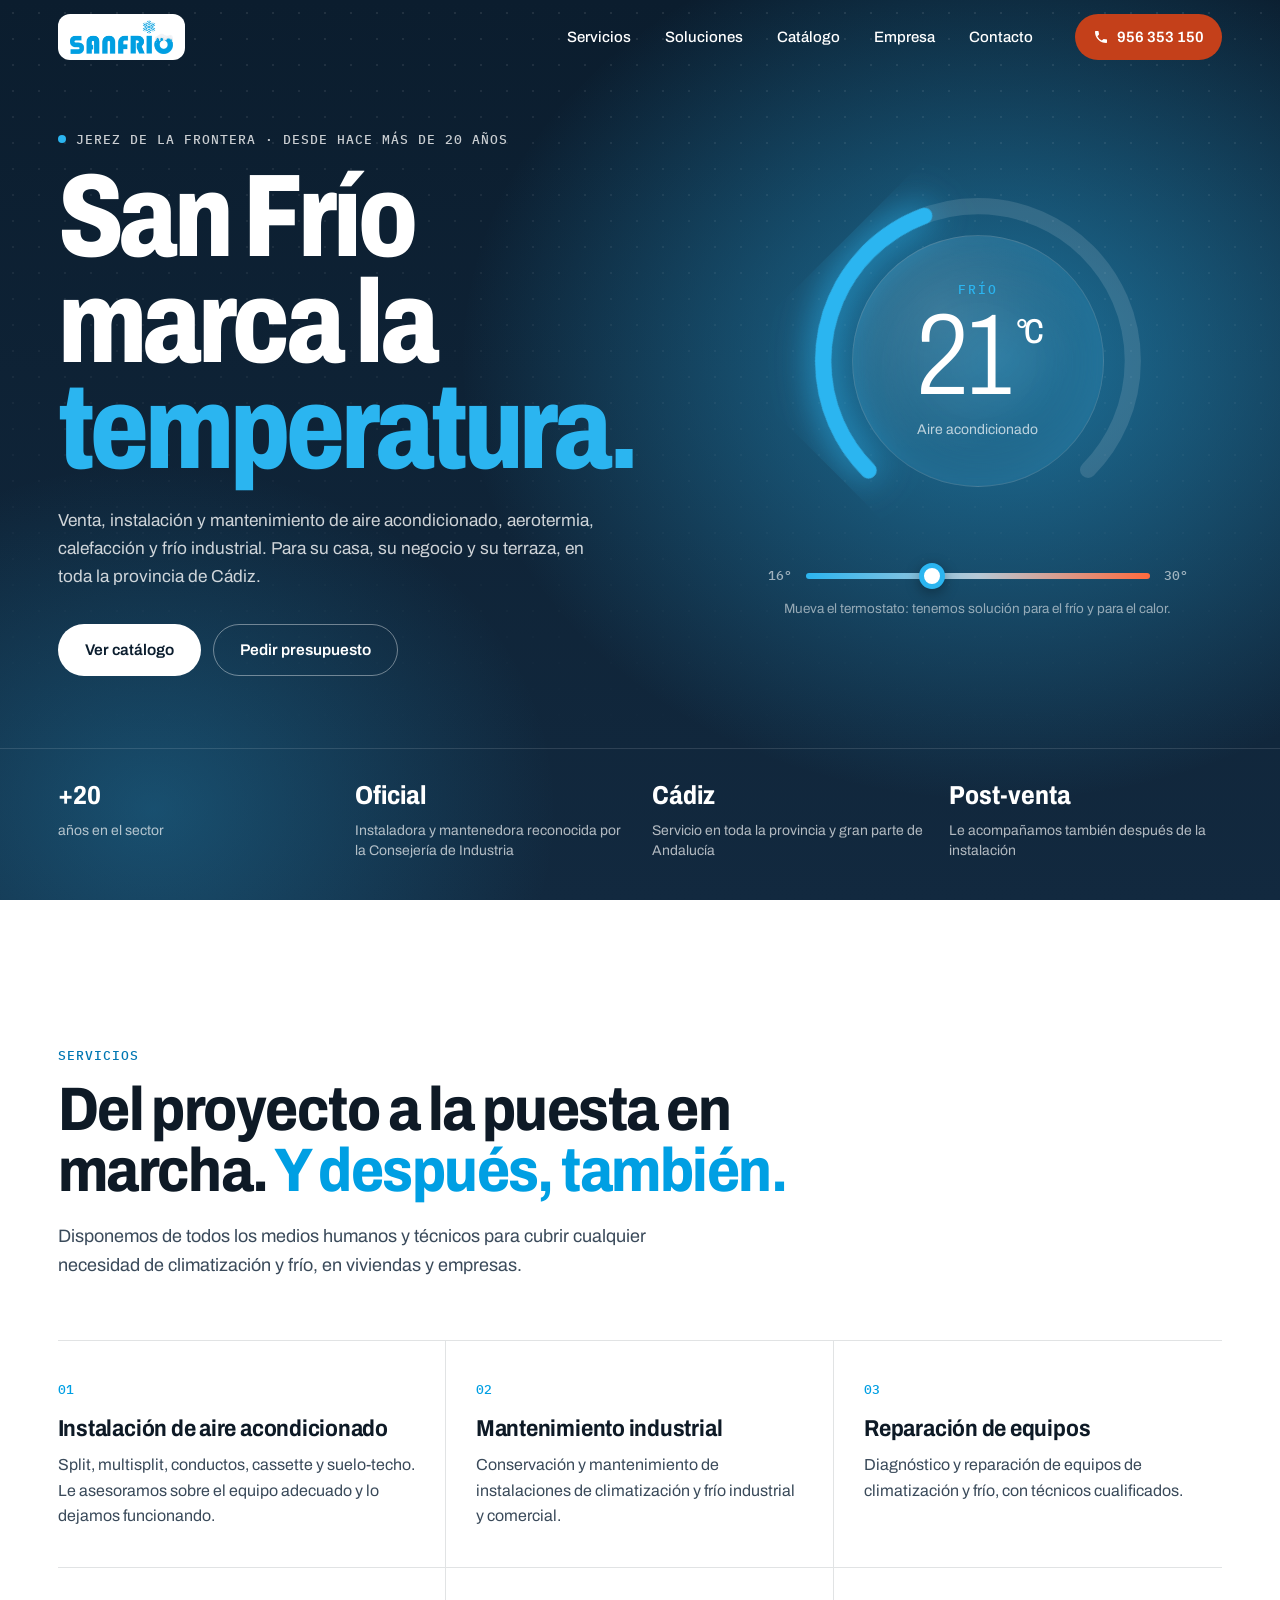
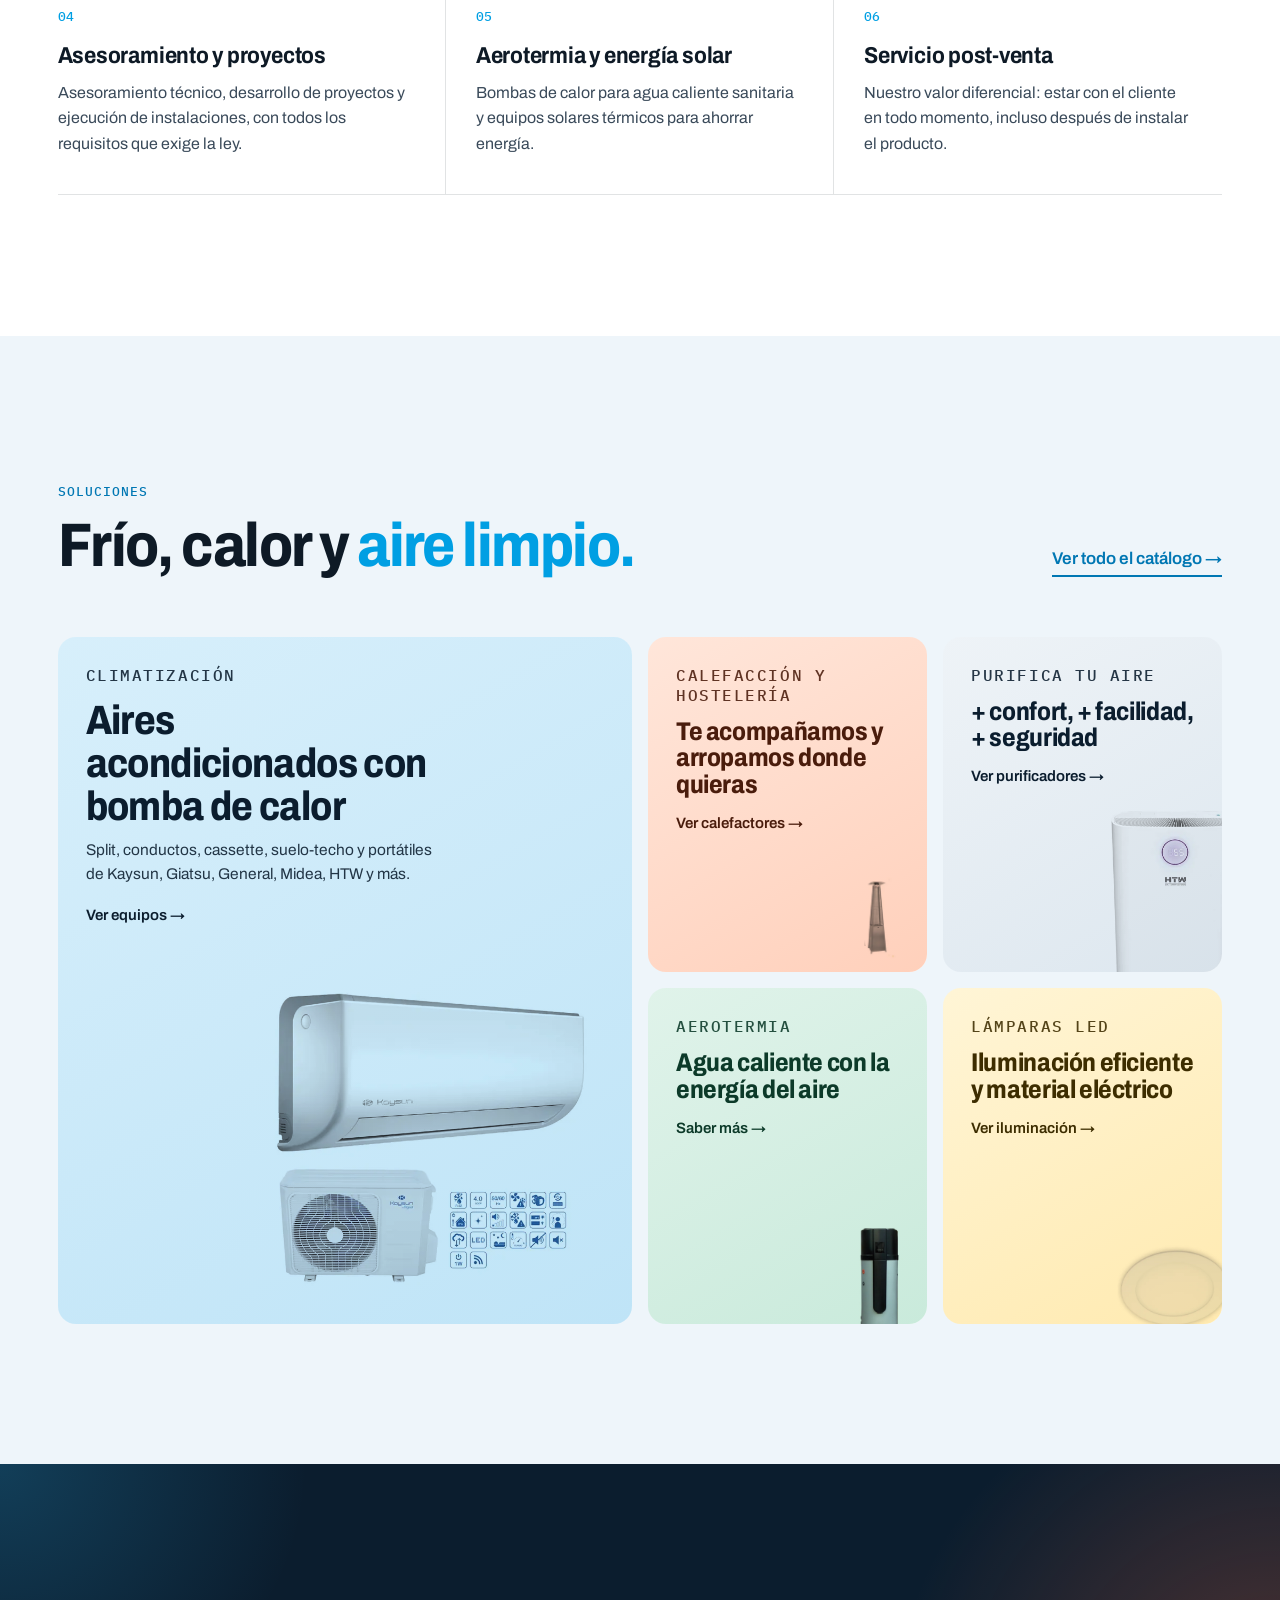
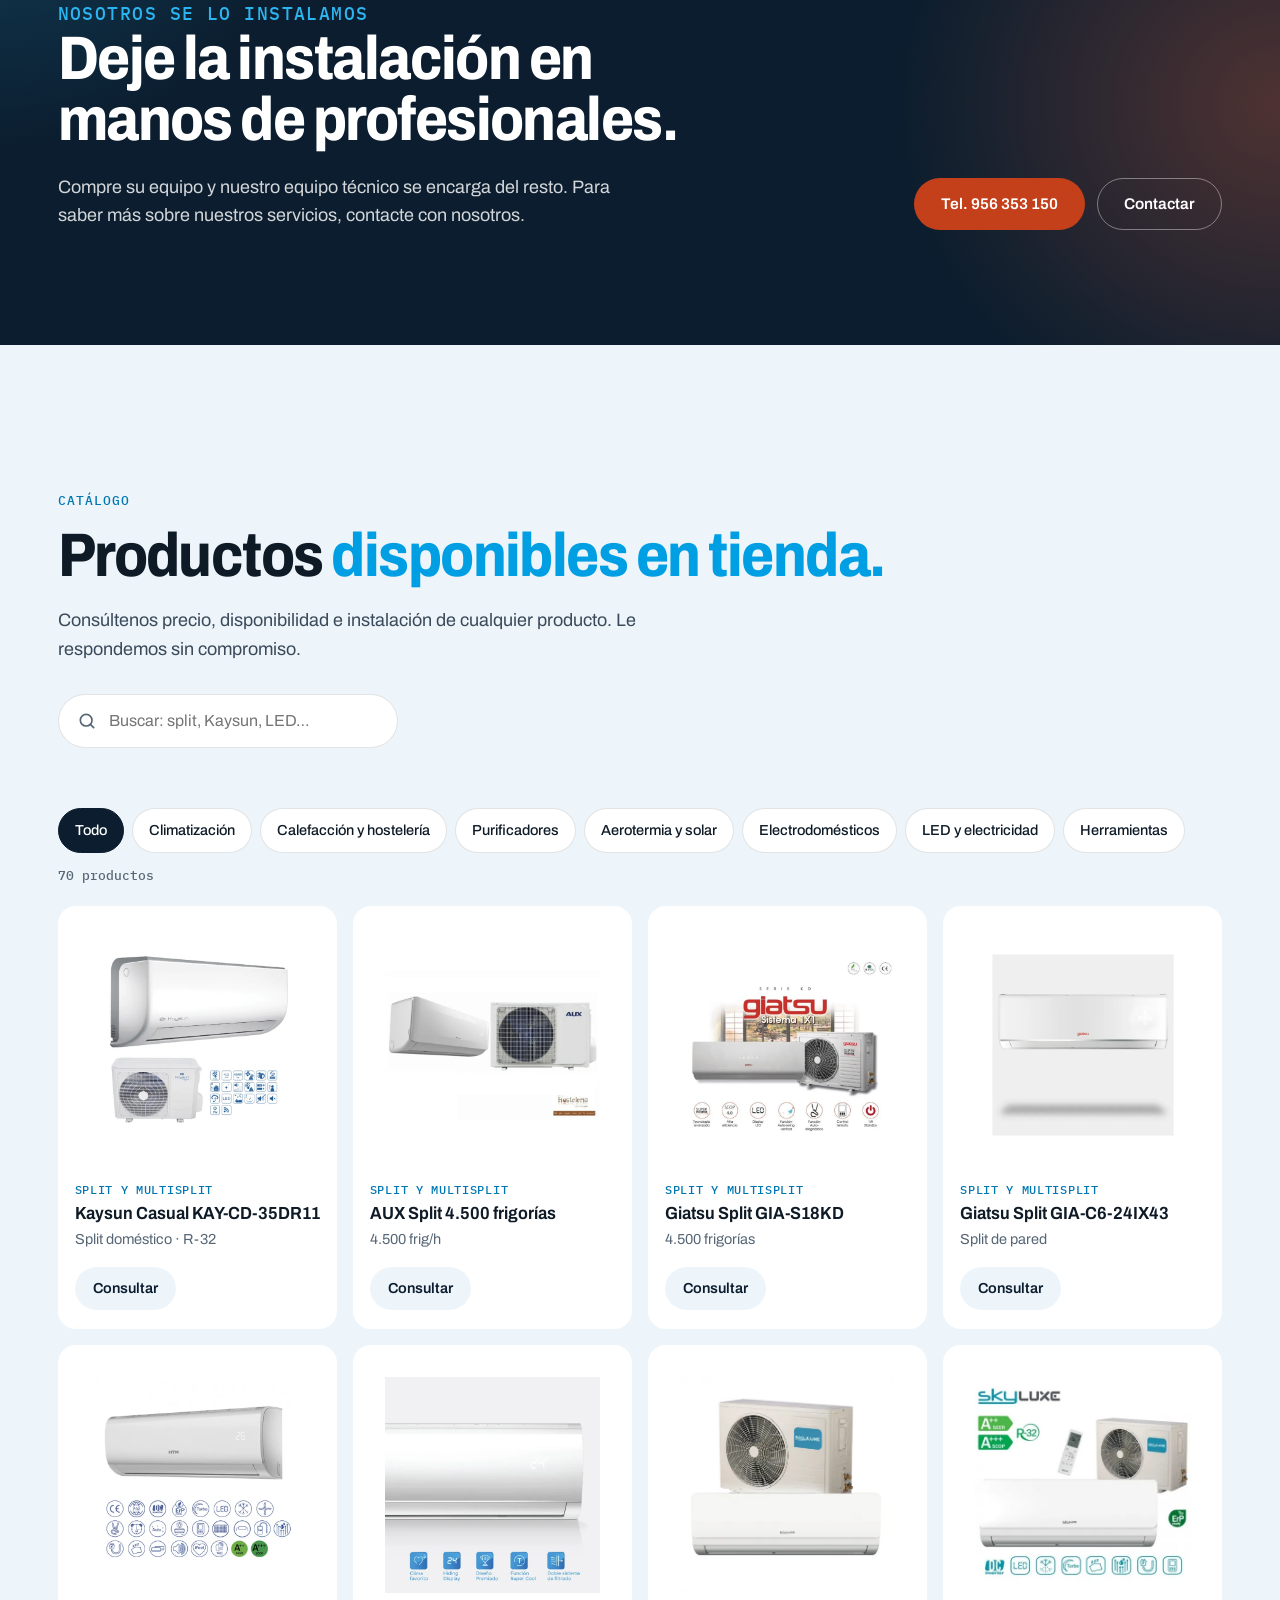
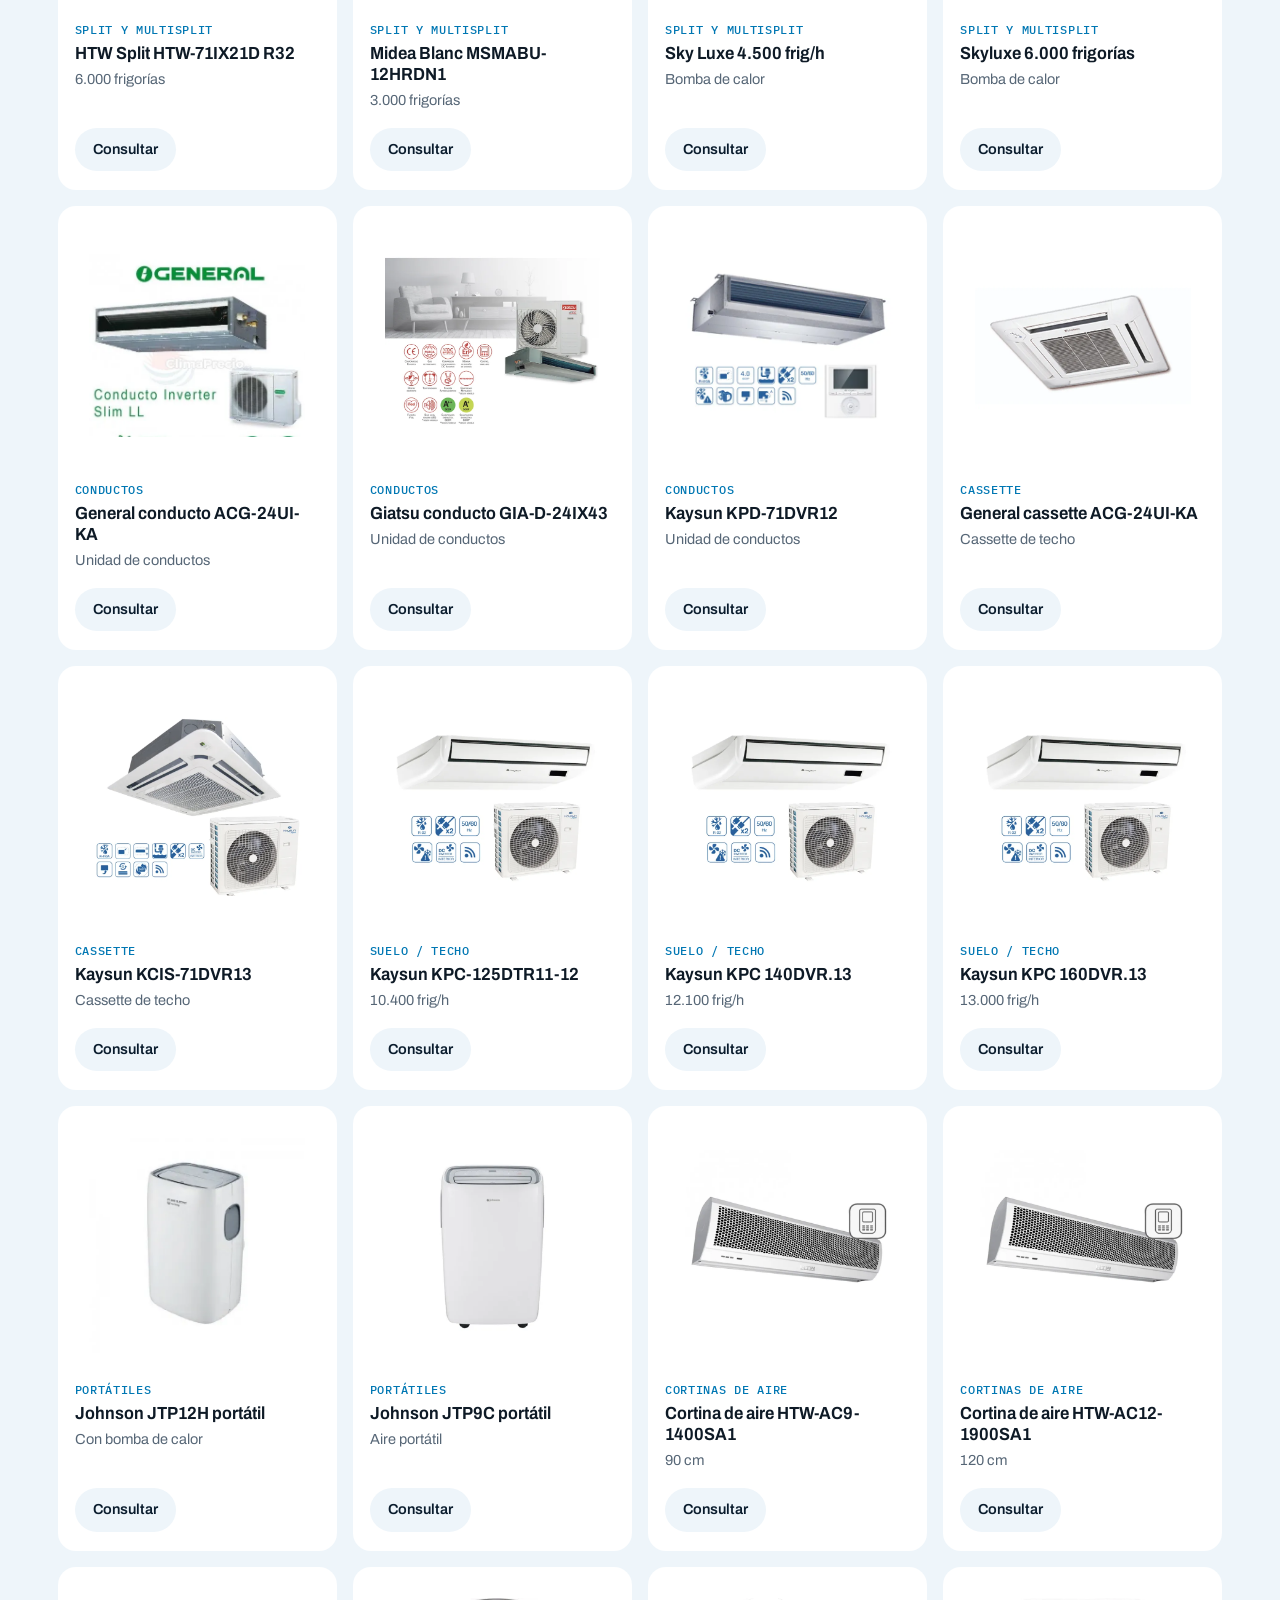
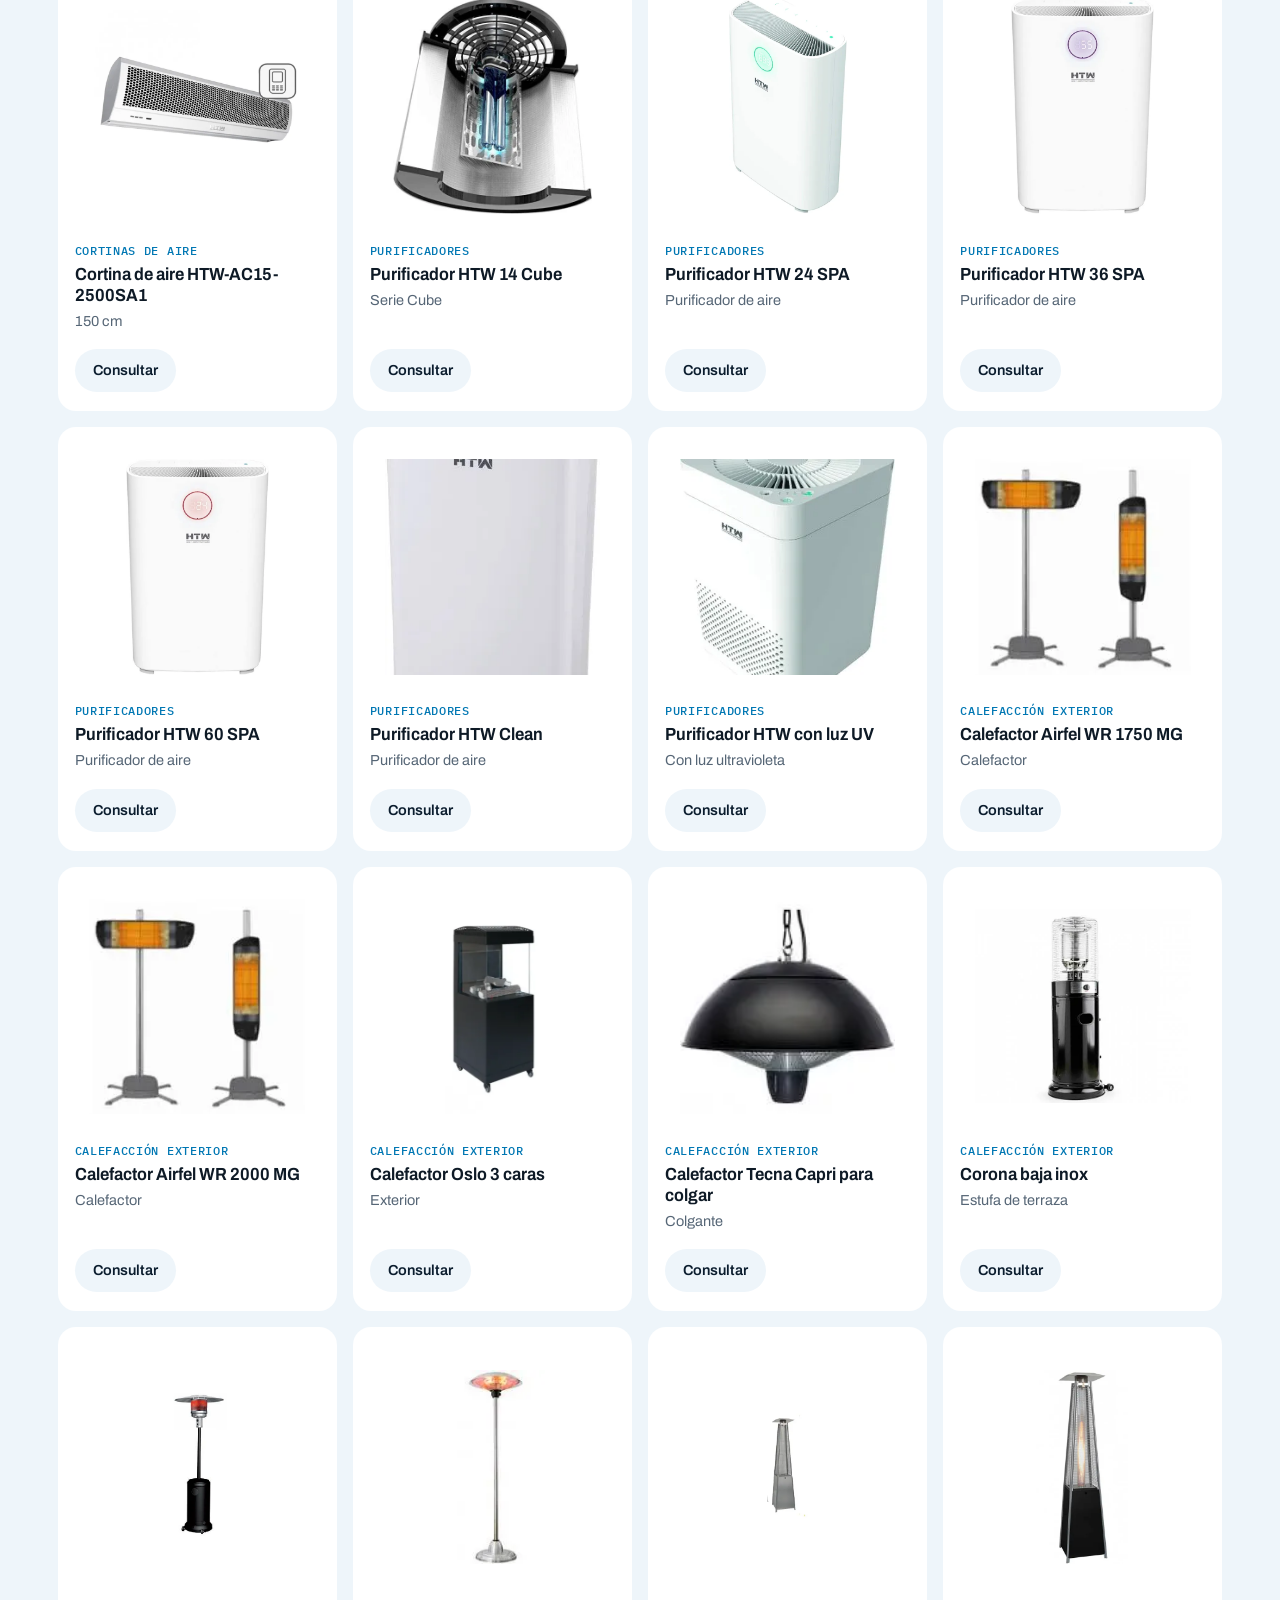
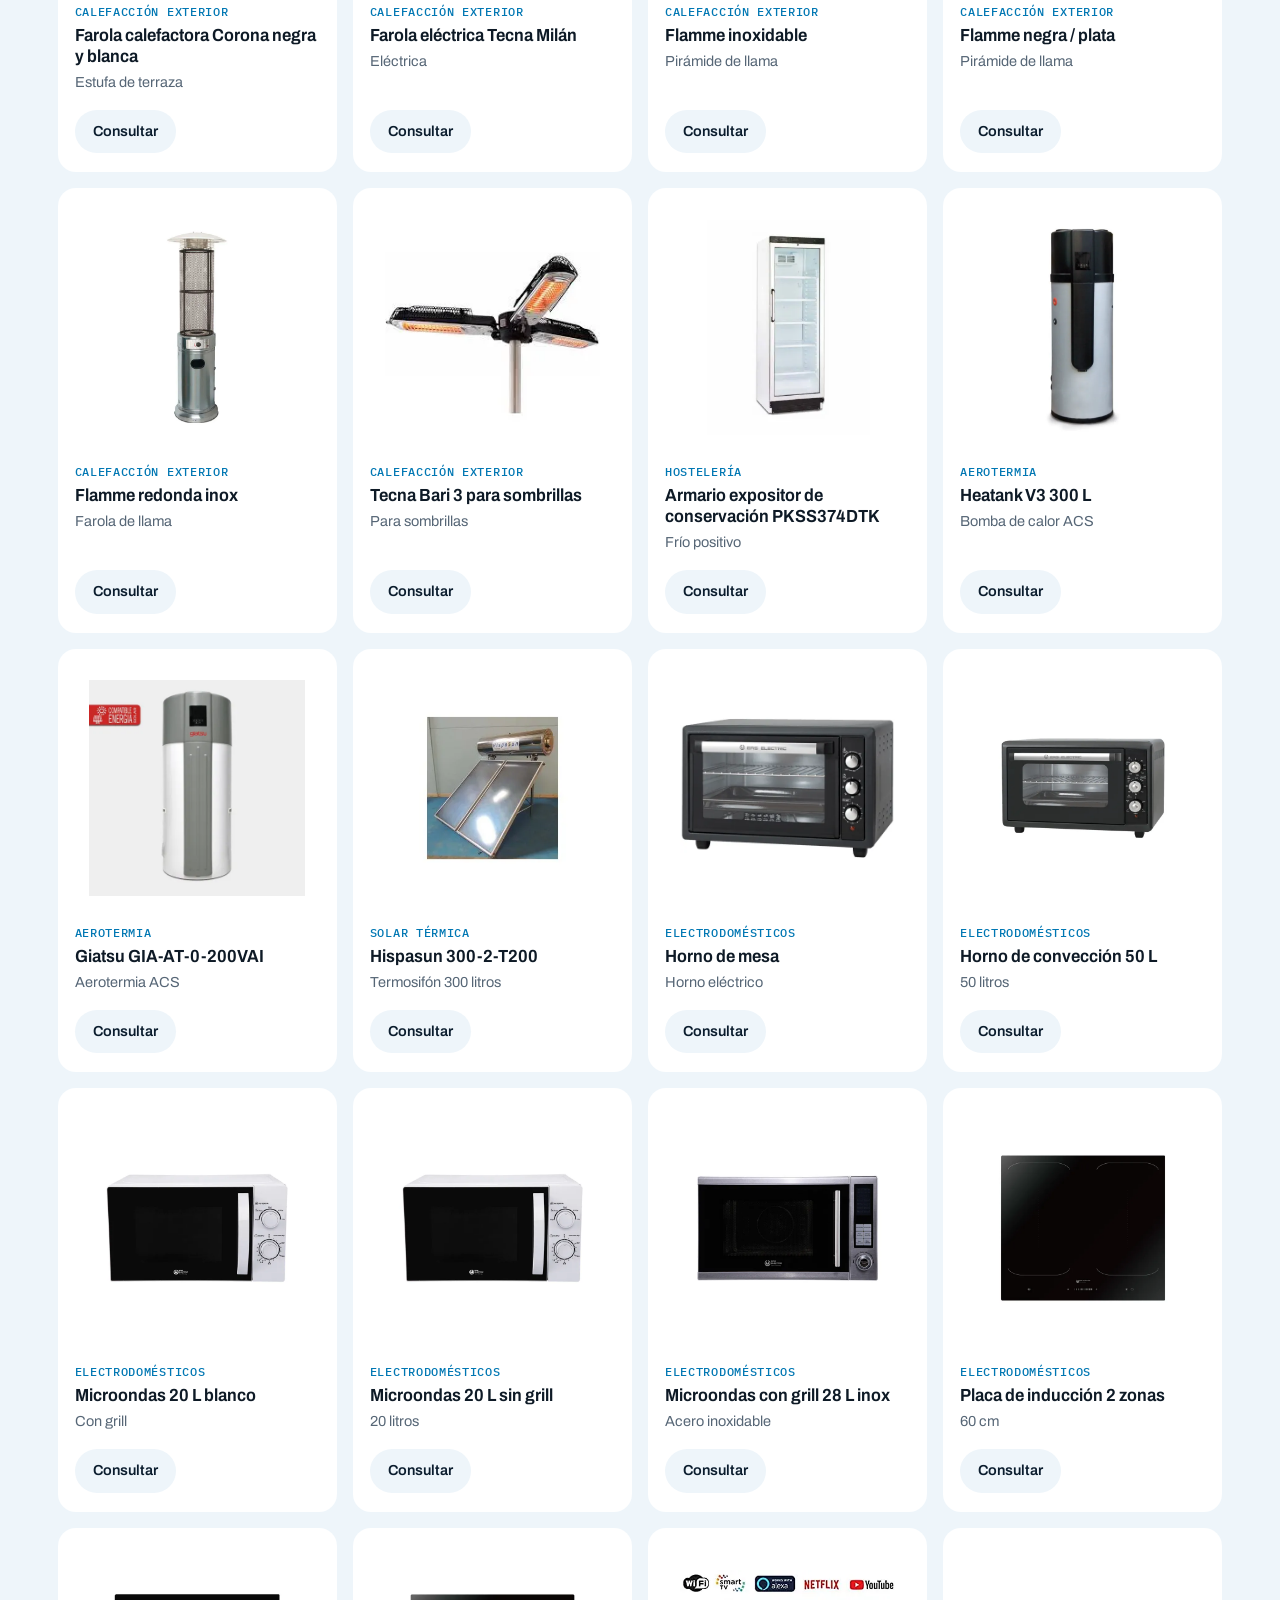
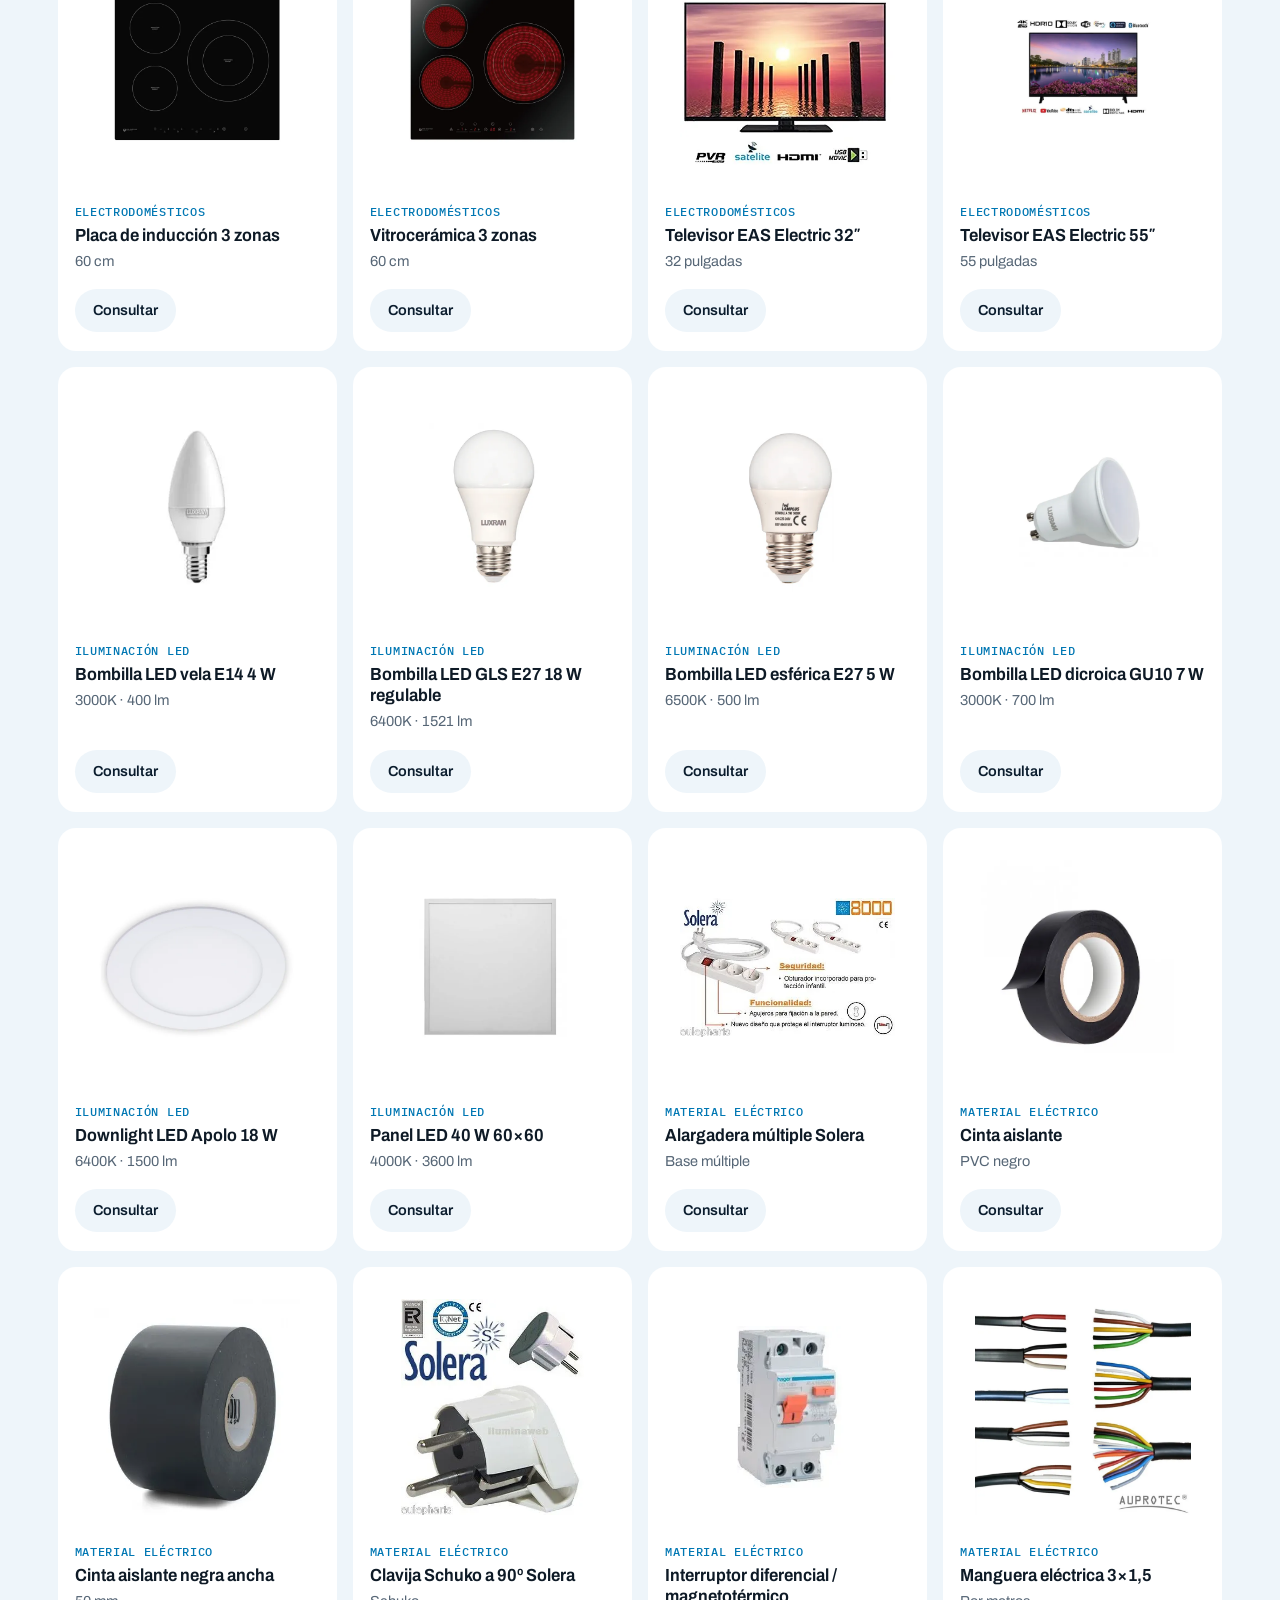
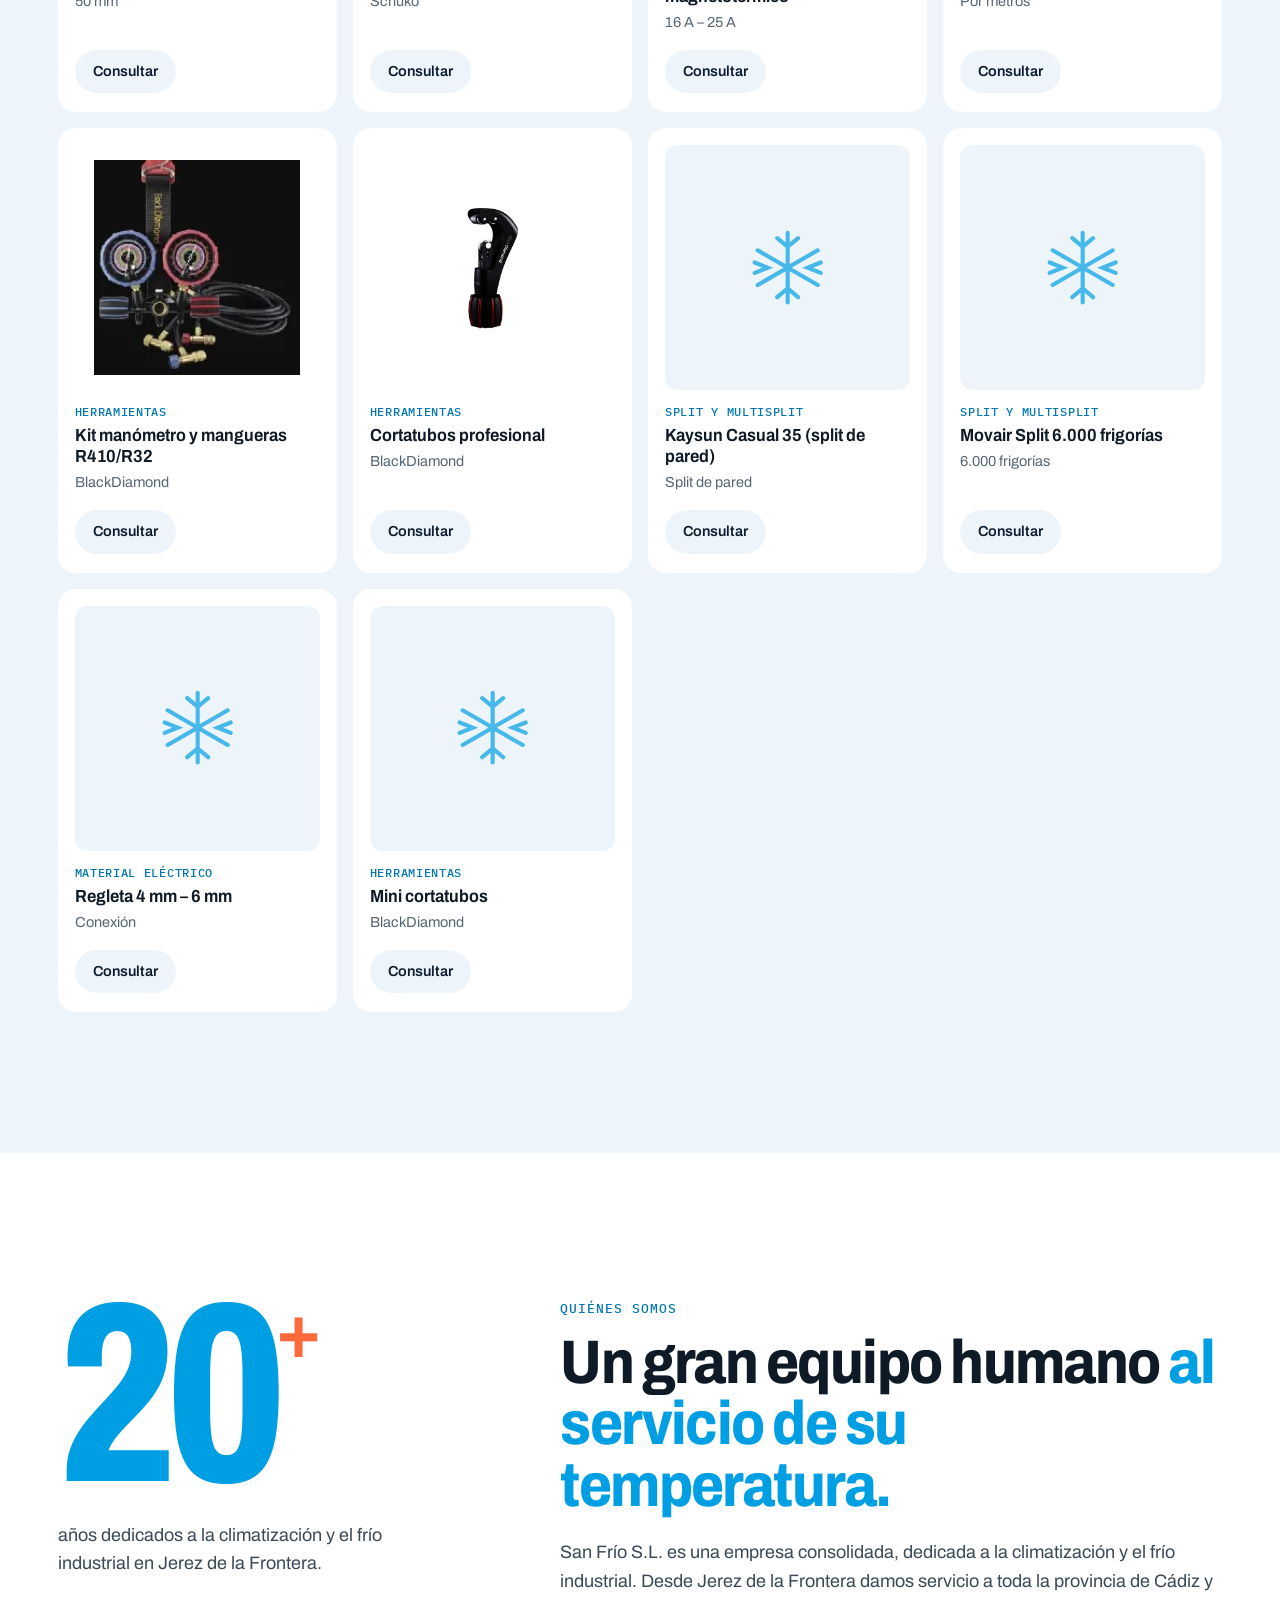
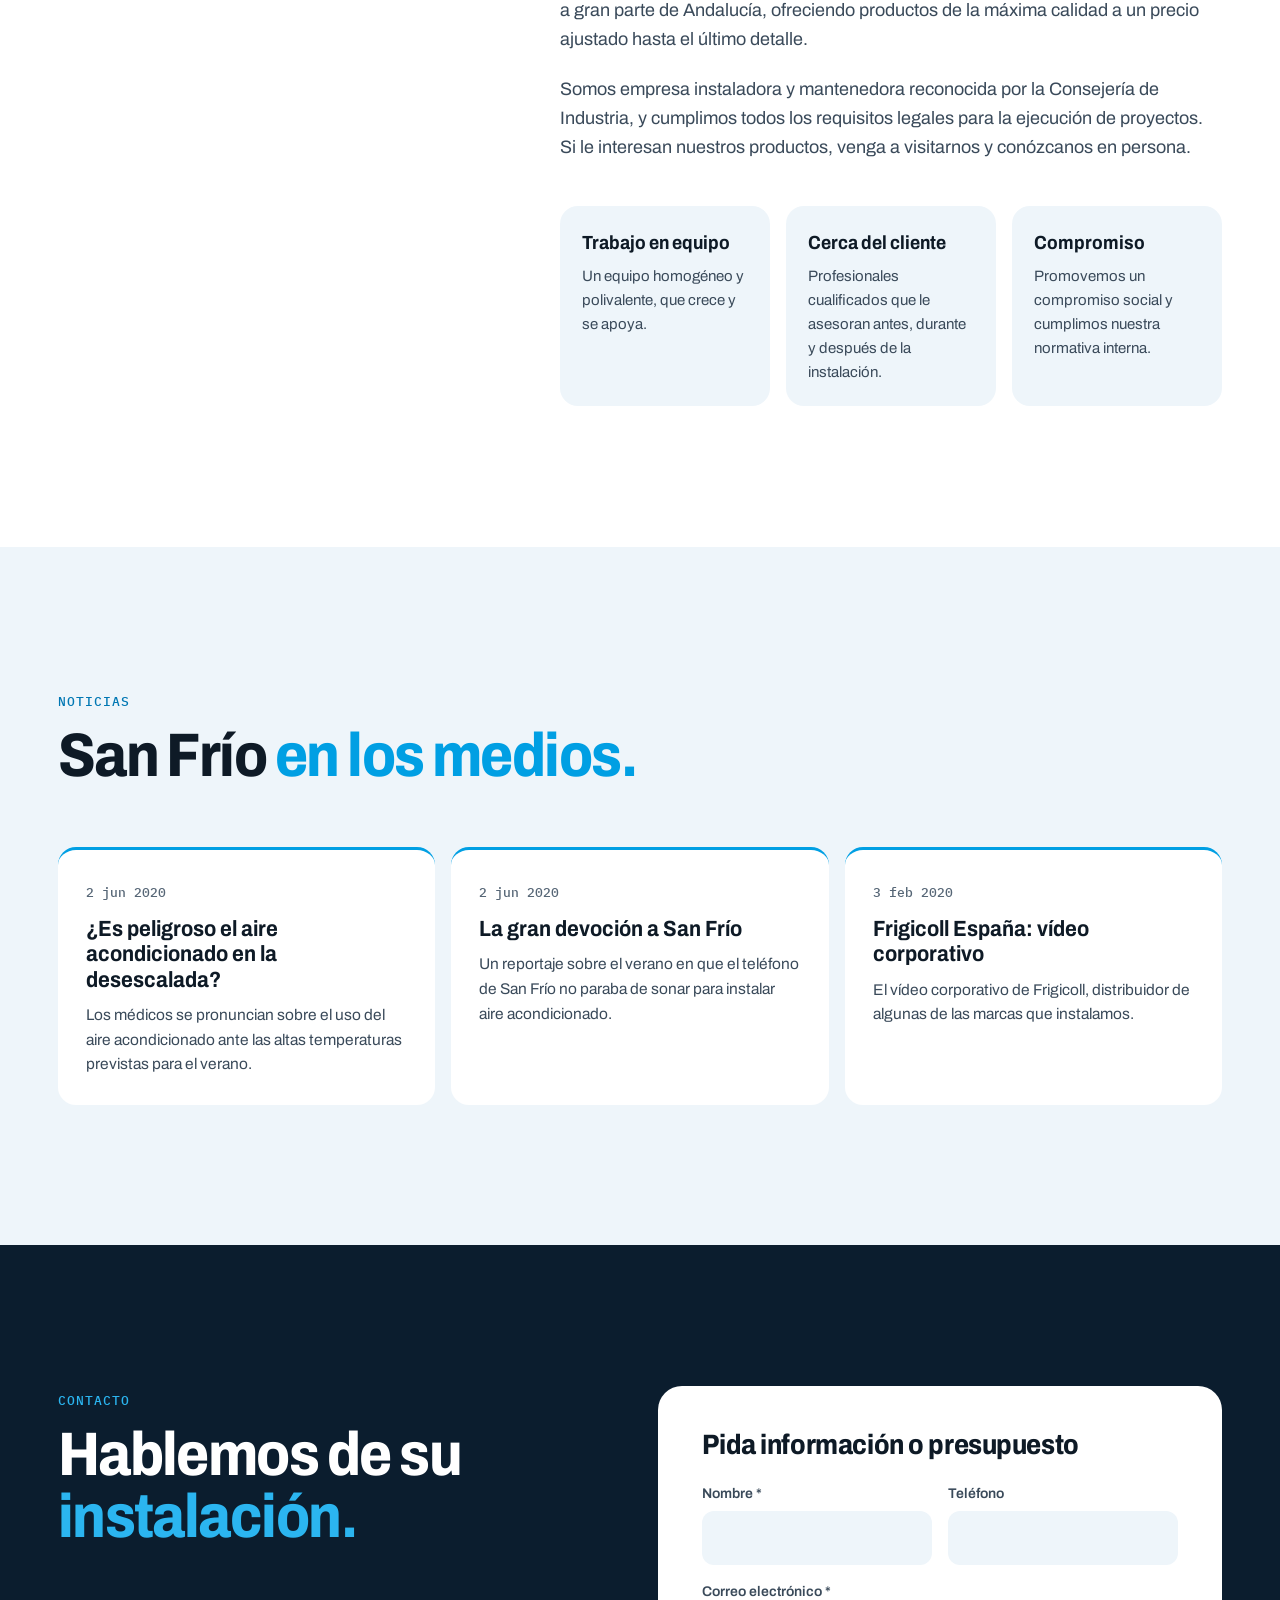
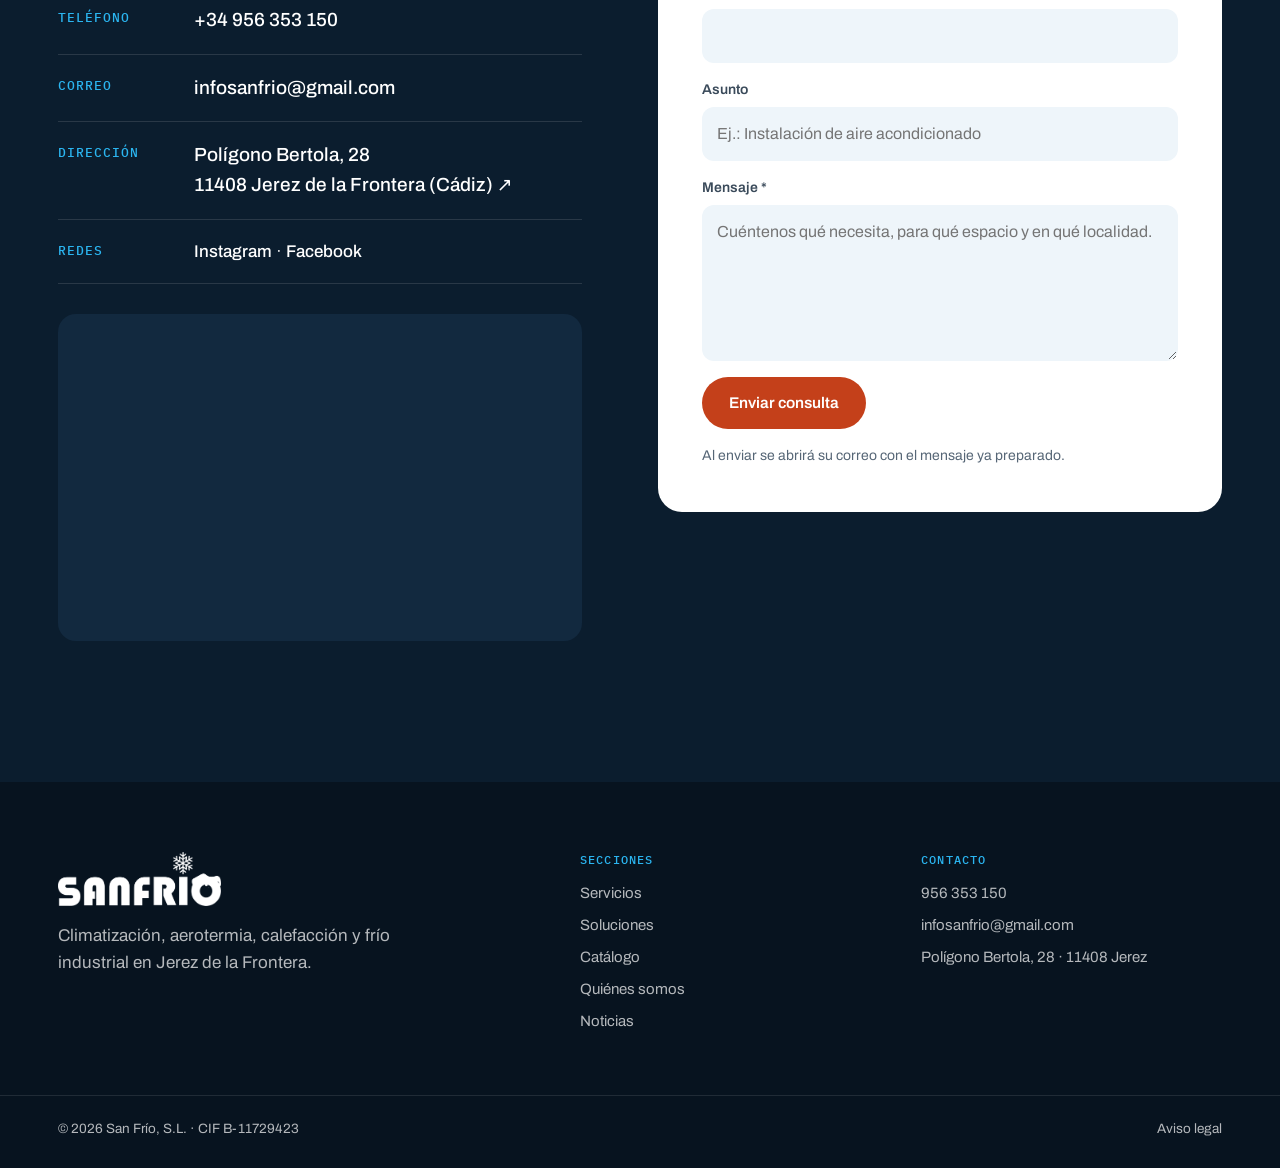
==== index.html @ 6c568861 "Nueva web de San Frío Co-Authored-By: Claude Opus 5.5 <noreply@anthropic.com>" ====
<!doctype html>
<html lang="es">
<head>
  <meta charset="utf-8">
  <meta name="viewport" content="width=device-width, initial-scale=1">
  <title>San Frío · Climatización, aerotermia y frío industrial en Jerez</title>
  <meta name="description" content="San Frío S.L.: más de 20 años instalando aire acondicionado, aerotermia, calefacción y frío industrial en Jerez de la Frontera y toda la provincia de Cádiz. Tel. 956 353 150.">
  <meta property="og:title" content="San Frío · Marcamos la temperatura">
  <meta property="og:description" content="Climatización, aerotermia, calefacción y frío industrial. Venta, instalación y mantenimiento en Jerez.">
  <meta property="og:image" content="assets/img/logo.webp">
  <meta name="theme-color" content="#0b1d2e">
  <link rel="icon" href="data:image/svg+xml,%3Csvg xmlns='http://www.w3.org/2000/svg' viewBox='0 0 48 48'%3E%3Crect width='48' height='48' rx='12' fill='%23009fe3'/%3E%3Cg fill='none' stroke='white' stroke-width='3' stroke-linecap='round'%3E%3Cpath d='M24 8v32M10 16l28 16M10 32l28-16'/%3E%3C/g%3E%3C/svg%3E">
  <link rel="preconnect" href="https://fonts.googleapis.com">
  <link rel="preconnect" href="https://fonts.gstatic.com" crossorigin>
  <link href="https://fonts.googleapis.com/css2?family=Archivo:wdth,wght@62..125,400..800&family=IBM+Plex+Mono:wght@400;500&display=swap" rel="stylesheet">
  <link rel="stylesheet" href="styles.css?v=20261125">
  <script type="application/ld+json">
  {"@context":"https://schema.org","@type":"HVACBusiness","name":"San Frío S.L.","telephone":"+34956353150","email":"infosanfrio@gmail.com","url":"https://www.sanfrio.com/","logo":"assets/img/logo.webp","address":{"@type":"PostalAddress","streetAddress":"Polígono Bertola, 28","addressLocality":"Jerez de la Frontera","postalCode":"11408","addressRegion":"Cádiz","addressCountry":"ES"},"areaServed":"Provincia de Cádiz","sameAs":["https://www.facebook.com/sanfrioclimatizacion","https://www.instagram.com/sanfrioclimatizacion/"]}
  </script>
</head>
<body>
<a class="skip" href="#catalogo">Saltar al catálogo</a>

<!-- ================= NAV ================= -->
<header class="nav" id="nav">
  <a class="nav-logo" href="#top" aria-label="San Frío, inicio"><img src="assets/img/logo.webp" alt="San Frío" width="819" height="270"></a>
  <nav class="nav-links" aria-label="Principal">
    <a href="#servicios">Servicios</a>
    <a href="#lineas">Soluciones</a>
    <a href="#catalogo">Catálogo</a>
    <a href="#empresa">Empresa</a>
    <a href="#contacto">Contacto</a>
  </nav>
  <a class="nav-cta" href="tel:+34956353150">
    <svg viewBox="0 0 24 24" aria-hidden="true"><path d="M6.6 10.8a15.1 15.1 0 0 0 6.6 6.6l2.2-2.2a1 1 0 0 1 1-.25 11.4 11.4 0 0 0 3.6.57 1 1 0 0 1 1 1V20a1 1 0 0 1-1 1A17 17 0 0 1 3 4a1 1 0 0 1 1-1h3.5a1 1 0 0 1 1 1c0 1.25.2 2.45.57 3.57a1 1 0 0 1-.25 1z" fill="currentColor"/></svg>
    956 353 150
  </a>
  <button class="burger" id="burger" aria-label="Abrir menú" aria-expanded="false" aria-controls="drawer"><span></span><span></span><span></span></button>
</header>

<div class="drawer" id="drawer" aria-hidden="true">
  <nav aria-label="Menú móvil">
    <a href="#servicios">Servicios</a>
    <a href="#lineas">Soluciones</a>
    <a href="#catalogo">Catálogo</a>
    <a href="#empresa">Empresa</a>
    <a href="#contacto">Contacto</a>
  </nav>
  <a class="btn btn-hot" href="tel:+34956353150">Llamar · 956 353 150</a>
  <a class="drawer-mail" href="mailto:infosanfrio@gmail.com">infosanfrio@gmail.com</a>
</div>

<main id="top">

<!-- ================= HERO / TERMOSTATO ================= -->
<section class="hero" id="hero" style="--t:.35">
  <div class="hero-field" aria-hidden="true"></div>
  <div class="hero-grid wrap">
    <div class="hero-copy">
      <p class="eyebrow hero-in" style="--d:.05s"><span class="pip"></span>Jerez de la Frontera · Desde hace más de 20 años</p>
      <h1 class="hero-title hero-in" style="--d:.15s">San Frío <span>marca la</span> <span class="hl">temperatura.</span></h1>
      <p class="hero-sub hero-in" style="--d:.3s">Venta, instalación y mantenimiento de aire acondicionado, aerotermia, calefacción y frío industrial. Para su casa, su negocio y su terraza, en toda la provincia de Cádiz.</p>
      <div class="hero-actions hero-in" style="--d:.45s">
        <a class="btn btn-ice" href="#catalogo">Ver catálogo</a>
        <a class="btn btn-line" href="#contacto">Pedir presupuesto</a>
      </div>
    </div>

    <div class="thermo hero-in" style="--d:.35s" aria-label="Termostato interactivo">
      <div class="thermo-ring">
        <svg class="thermo-arc" viewBox="0 0 200 200" aria-hidden="true">
          <circle class="arc-bg" cx="100" cy="100" r="86" pathLength="100"/>
          <circle class="arc-fg" cx="100" cy="100" r="86" pathLength="100"/>
        </svg>
        <div class="thermo-face">
          <span class="thermo-mode" id="thermo-mode">Frío</span>
          <span class="thermo-temp"><span id="thermo-val">21</span><sup>°C</sup></span>
          <span class="thermo-note" id="thermo-note">Aire acondicionado</span>
        </div>
      </div>
      <label class="thermo-range">
        <span class="sr">Temperatura deseada</span>
        <span class="tr-end">16°</span>
        <input type="range" id="thermo-input" min="16" max="30" step="1" value="21">
        <span class="tr-end">30°</span>
      </label>
      <p class="thermo-hint">Mueva el termostato: tenemos solución para el frío y para el calor.</p>
    </div>
  </div>

  <ul class="hero-facts wrap" aria-label="Datos de la empresa">
    <li><b>+20</b><span>años en el sector</span></li>
    <li><b>Oficial</b><span>Instaladora y mantenedora reconocida por la Consejería de Industria</span></li>
    <li><b>Cádiz</b><span>Servicio en toda la provincia y gran parte de Andalucía</span></li>
    <li><b>Post-venta</b><span>Le acompañamos también después de la instalación</span></li>
  </ul>
</section>

<!-- ================= SERVICIOS ================= -->
<section class="services" id="servicios">
  <div class="wrap">
    <header class="head">
      <p class="eyebrow reveal">Servicios</p>
      <h2 class="h2 reveal">Del proyecto a la puesta en marcha. <em>Y después, también.</em></h2>
      <p class="lead reveal">Disponemos de todos los medios humanos y técnicos para cubrir cualquier necesidad de climatización y frío, en viviendas y empresas.</p>
    </header>
    <ol class="svc-list">
      <li class="svc reveal"><span class="svc-n">01</span><h3>Instalación de aire acondicionado</h3><p>Split, multisplit, conductos, cassette y suelo-techo. Le asesoramos sobre el equipo adecuado y lo dejamos funcionando.</p></li>
      <li class="svc reveal"><span class="svc-n">02</span><h3>Mantenimiento industrial</h3><p>Conservación y mantenimiento de instalaciones de climatización y frío industrial y comercial.</p></li>
      <li class="svc reveal"><span class="svc-n">03</span><h3>Reparación de equipos</h3><p>Diagnóstico y reparación de equipos de climatización y frío, con técnicos cualificados.</p></li>
      <li class="svc reveal"><span class="svc-n">04</span><h3>Asesoramiento y proyectos</h3><p>Asesoramiento técnico, desarrollo de proyectos y ejecución de instalaciones, con todos los requisitos que exige la ley.</p></li>
      <li class="svc reveal"><span class="svc-n">05</span><h3>Aerotermia y energía solar</h3><p>Bombas de calor para agua caliente sanitaria y equipos solares térmicos para ahorrar energía.</p></li>
      <li class="svc reveal"><span class="svc-n">06</span><h3>Servicio post-venta</h3><p>Nuestro valor diferencial: estar con el cliente en todo momento, incluso después de instalar el producto.</p></li>
    </ol>
  </div>
</section>

<!-- ================= LÍNEAS ================= -->
<section class="lines" id="lineas">
  <div class="wrap">
    <header class="head head--row">
      <div>
        <p class="eyebrow reveal">Soluciones</p>
        <h2 class="h2 reveal">Frío, calor y <em>aire limpio.</em></h2>
      </div>
      <a class="link reveal" href="#catalogo">Ver todo el catálogo →</a>
    </header>
    <div class="bento">
      <a class="tile tile--cold tile--big reveal" href="#catalogo" data-filter="clima">
        <div class="tile-text"><p class="tile-k">Climatización</p><h3>Aires acondicionados con bomba de calor</h3><p>Split, conductos, cassette, suelo-techo y portátiles de Kaysun, Giatsu, General, Midea, HTW y más.</p><span class="tile-go">Ver equipos →</span></div>
        <img src="assets/img/kaysun-casual.webp" alt="Split Kaysun con unidad exterior" loading="lazy">
      </a>
      <a class="tile tile--hot reveal" href="#catalogo" data-filter="calor">
        <div class="tile-text"><p class="tile-k">Calefacción y hostelería</p><h3>Te acompañamos y arropamos donde quieras</h3><span class="tile-go">Ver calefactores →</span></div>
        <img src="assets/img/cal-flamme-inox.webp" alt="Estufa de exterior de pirámide Flamme" loading="lazy">
      </a>
      <a class="tile tile--air reveal" href="#catalogo" data-filter="aire">
        <div class="tile-text"><p class="tile-k">Purifica tu aire</p><h3>+ confort, + facilidad, + seguridad</h3><span class="tile-go">Ver purificadores →</span></div>
        <img src="assets/img/pur-36spa.webp" alt="Purificador de aire HTW" loading="lazy">
      </a>
      <a class="tile tile--green reveal" href="#catalogo" data-filter="energia">
        <div class="tile-text"><p class="tile-k">Aerotermia</p><h3>Agua caliente con la energía del aire</h3><span class="tile-go">Saber más →</span></div>
        <img src="assets/img/heatank-300.webp" alt="Acumulador de aerotermia Heatank" loading="lazy">
      </a>
      <a class="tile tile--light reveal" href="#catalogo" data-filter="electricidad">
        <div class="tile-text"><p class="tile-k">Lámparas LED</p><h3>Iluminación eficiente y material eléctrico</h3><span class="tile-go">Ver iluminación →</span></div>
        <img src="assets/img/led-downlight.webp" alt="Downlight LED" loading="lazy">
      </a>
    </div>
  </div>
</section>

<!-- ================= INSTALAMOS ================= -->
<section class="install">
  <div class="wrap install-inner reveal">
    <div>
      <p class="eyebrow eyebrow--light">Nosotros se lo instalamos</p>
      <h2 class="h2 h2--light">Deje la instalación en manos de profesionales.</h2>
      <p>Compre su equipo y nuestro equipo técnico se encarga del resto. Para saber más sobre nuestros servicios, contacte con nosotros.</p>
    </div>
    <div class="install-cta">
      <a class="btn btn-hot" href="tel:+34956353150">Tel. 956 353 150</a>
      <a class="btn btn-line btn-line--light" href="#contacto">Contactar</a>
    </div>
  </div>
</section>

<!-- ================= CATÁLOGO ================= -->
<section class="catalog" id="catalogo">
  <div class="wrap">
    <header class="head head--row">
      <div>
        <p class="eyebrow reveal">Catálogo</p>
        <h2 class="h2 reveal">Productos <em>disponibles en tienda.</em></h2>
        <p class="lead reveal">Consúltenos precio, disponibilidad e instalación de cualquier producto. Le respondemos sin compromiso.</p>
      </div>
      <label class="search reveal">
        <span class="sr">Buscar producto</span>
        <svg viewBox="0 0 24 24" aria-hidden="true"><circle cx="11" cy="11" r="7" fill="none" stroke="currentColor" stroke-width="2"/><path d="m20 20-4-4" stroke="currentColor" stroke-width="2" stroke-linecap="round"/></svg>
        <input type="search" id="search" placeholder="Buscar: split, Kaysun, LED…" autocomplete="off">
      </label>
    </header>

    <div class="chips" role="group" aria-label="Filtrar por categoría">
      <button class="chip is-on" data-g="all" aria-pressed="true">Todo</button>
      <button class="chip" data-g="clima" aria-pressed="false">Climatización</button>
      <button class="chip" data-g="calor" aria-pressed="false">Calefacción y hostelería</button>
      <button class="chip" data-g="aire" aria-pressed="false">Purificadores</button>
      <button class="chip" data-g="energia" aria-pressed="false">Aerotermia y solar</button>
      <button class="chip" data-g="hogar" aria-pressed="false">Electrodomésticos</button>
      <button class="chip" data-g="electricidad" aria-pressed="false">LED y electricidad</button>
      <button class="chip" data-g="herramientas" aria-pressed="false">Herramientas</button>
    </div>
    <p class="count" id="count" aria-live="polite"></p>

    <div class="grid" id="grid">
<!--CATALOG-->
<article class="p" data-g="clima" data-name="kaysun casual kay-cd-35dr11"><div class="p-media"><img src="assets/img/kaysun-casual.webp" alt="Kaysun Casual KAY-CD-35DR11" loading="lazy"></div><p class="p-cat">Split y multisplit</p><h3 class="p-name">Kaysun Casual KAY-CD-35DR11</h3><p class="p-fact">Split doméstico · R-32</p><button class="p-ask" type="button" data-product="Kaysun Casual KAY-CD-35DR11">Consultar</button></article>
<article class="p" data-g="clima" data-name="aux split 4.500 frigorías"><div class="p-media"><img src="assets/img/aux-4500.webp" alt="AUX Split 4.500 frigorías" loading="lazy"></div><p class="p-cat">Split y multisplit</p><h3 class="p-name">AUX Split 4.500 frigorías</h3><p class="p-fact">4.500 frig/h</p><button class="p-ask" type="button" data-product="AUX Split 4.500 frigorías">Consultar</button></article>
<article class="p" data-g="clima" data-name="giatsu split gia-s18kd"><div class="p-media"><img src="assets/img/giatsu-s18kd.webp" alt="Giatsu Split GIA-S18KD" loading="lazy"></div><p class="p-cat">Split y multisplit</p><h3 class="p-name">Giatsu Split GIA-S18KD</h3><p class="p-fact">4.500 frigorías</p><button class="p-ask" type="button" data-product="Giatsu Split GIA-S18KD">Consultar</button></article>
<article class="p" data-g="clima" data-name="giatsu split gia-c6-24ix43"><div class="p-media"><img src="assets/img/giatsu-c6.webp" alt="Giatsu Split GIA-C6-24IX43" loading="lazy"></div><p class="p-cat">Split y multisplit</p><h3 class="p-name">Giatsu Split GIA-C6-24IX43</h3><p class="p-fact">Split de pared</p><button class="p-ask" type="button" data-product="Giatsu Split GIA-C6-24IX43">Consultar</button></article>
<article class="p" data-g="clima" data-name="htw split htw-71ix21d r32"><div class="p-media"><img src="assets/img/htw-71.webp" alt="HTW Split HTW-71IX21D R32" loading="lazy"></div><p class="p-cat">Split y multisplit</p><h3 class="p-name">HTW Split HTW-71IX21D R32</h3><p class="p-fact">6.000 frigorías</p><button class="p-ask" type="button" data-product="HTW Split HTW-71IX21D R32">Consultar</button></article>
<article class="p" data-g="clima" data-name="midea blanc msmabu-12hrdn1"><div class="p-media"><img src="assets/img/midea-blanc.webp" alt="Midea Blanc MSMABU-12HRDN1" loading="lazy"></div><p class="p-cat">Split y multisplit</p><h3 class="p-name">Midea Blanc MSMABU-12HRDN1</h3><p class="p-fact">3.000 frigorías</p><button class="p-ask" type="button" data-product="Midea Blanc MSMABU-12HRDN1">Consultar</button></article>
<article class="p" data-g="clima" data-name="sky luxe 4.500 frig/h"><div class="p-media"><img src="assets/img/skyluxe-4500.webp" alt="Sky Luxe 4.500 frig/h" loading="lazy"></div><p class="p-cat">Split y multisplit</p><h3 class="p-name">Sky Luxe 4.500 frig/h</h3><p class="p-fact">Bomba de calor</p><button class="p-ask" type="button" data-product="Sky Luxe 4.500 frig/h">Consultar</button></article>
<article class="p" data-g="clima" data-name="skyluxe 6.000 frigorías"><div class="p-media"><img src="assets/img/skyluxe-6000.webp" alt="Skyluxe 6.000 frigorías" loading="lazy"></div><p class="p-cat">Split y multisplit</p><h3 class="p-name">Skyluxe 6.000 frigorías</h3><p class="p-fact">Bomba de calor</p><button class="p-ask" type="button" data-product="Skyluxe 6.000 frigorías">Consultar</button></article>
<article class="p" data-g="clima" data-name="general conducto acg-24ui-ka"><div class="p-media"><img src="assets/img/general-conducto.webp" alt="General conducto ACG-24UI-KA" loading="lazy"></div><p class="p-cat">Conductos</p><h3 class="p-name">General conducto ACG-24UI-KA</h3><p class="p-fact">Unidad de conductos</p><button class="p-ask" type="button" data-product="General conducto ACG-24UI-KA">Consultar</button></article>
<article class="p" data-g="clima" data-name="giatsu conducto gia-d-24ix43"><div class="p-media"><img src="assets/img/giatsu-conducto.webp" alt="Giatsu conducto GIA-D-24IX43" loading="lazy"></div><p class="p-cat">Conductos</p><h3 class="p-name">Giatsu conducto GIA-D-24IX43</h3><p class="p-fact">Unidad de conductos</p><button class="p-ask" type="button" data-product="Giatsu conducto GIA-D-24IX43">Consultar</button></article>
<article class="p" data-g="clima" data-name="kaysun kpd-71dvr12"><div class="p-media"><img src="assets/img/kaysun-kpd.webp" alt="Kaysun KPD-71DVR12" loading="lazy"></div><p class="p-cat">Conductos</p><h3 class="p-name">Kaysun KPD-71DVR12</h3><p class="p-fact">Unidad de conductos</p><button class="p-ask" type="button" data-product="Kaysun KPD-71DVR12">Consultar</button></article>
<article class="p" data-g="clima" data-name="general cassette acg-24ui-ka"><div class="p-media"><img src="assets/img/general-cassette.webp" alt="General cassette ACG-24UI-KA" loading="lazy"></div><p class="p-cat">Cassette</p><h3 class="p-name">General cassette ACG-24UI-KA</h3><p class="p-fact">Cassette de techo</p><button class="p-ask" type="button" data-product="General cassette ACG-24UI-KA">Consultar</button></article>
<article class="p" data-g="clima" data-name="kaysun kcis-71dvr13"><div class="p-media"><img src="assets/img/kaysun-kcis.webp" alt="Kaysun KCIS-71DVR13" loading="lazy"></div><p class="p-cat">Cassette</p><h3 class="p-name">Kaysun KCIS-71DVR13</h3><p class="p-fact">Cassette de techo</p><button class="p-ask" type="button" data-product="Kaysun KCIS-71DVR13">Consultar</button></article>
<article class="p" data-g="clima" data-name="kaysun kpc-125dtr11-12"><div class="p-media"><img src="assets/img/kaysun-suelotecho.webp" alt="Kaysun KPC-125DTR11-12" loading="lazy"></div><p class="p-cat">Suelo / techo</p><h3 class="p-name">Kaysun KPC-125DTR11-12</h3><p class="p-fact">10.400 frig/h</p><button class="p-ask" type="button" data-product="Kaysun KPC-125DTR11-12">Consultar</button></article>
<article class="p" data-g="clima" data-name="kaysun kpc 140dvr.13"><div class="p-media"><img src="assets/img/kaysun-suelotecho.webp" alt="Kaysun KPC 140DVR.13" loading="lazy"></div><p class="p-cat">Suelo / techo</p><h3 class="p-name">Kaysun KPC 140DVR.13</h3><p class="p-fact">12.100 frig/h</p><button class="p-ask" type="button" data-product="Kaysun KPC 140DVR.13">Consultar</button></article>
<article class="p" data-g="clima" data-name="kaysun kpc 160dvr.13"><div class="p-media"><img src="assets/img/kaysun-suelotecho.webp" alt="Kaysun KPC 160DVR.13" loading="lazy"></div><p class="p-cat">Suelo / techo</p><h3 class="p-name">Kaysun KPC 160DVR.13</h3><p class="p-fact">13.000 frig/h</p><button class="p-ask" type="button" data-product="Kaysun KPC 160DVR.13">Consultar</button></article>
<article class="p" data-g="clima" data-name="johnson jtp12h portátil"><div class="p-media"><img src="assets/img/johnson-jtp12h.webp" alt="Johnson JTP12H portátil" loading="lazy"></div><p class="p-cat">Portátiles</p><h3 class="p-name">Johnson JTP12H portátil</h3><p class="p-fact">Con bomba de calor</p><button class="p-ask" type="button" data-product="Johnson JTP12H portátil">Consultar</button></article>
<article class="p" data-g="clima" data-name="johnson jtp9c portátil"><div class="p-media"><img src="assets/img/johnson-jtp9c.webp" alt="Johnson JTP9C portátil" loading="lazy"></div><p class="p-cat">Portátiles</p><h3 class="p-name">Johnson JTP9C portátil</h3><p class="p-fact">Aire portátil</p><button class="p-ask" type="button" data-product="Johnson JTP9C portátil">Consultar</button></article>
<article class="p" data-g="clima" data-name="cortina de aire htw-ac9-1400sa1"><div class="p-media"><img src="assets/img/htw-cortina.webp" alt="Cortina de aire HTW-AC9-1400SA1" loading="lazy"></div><p class="p-cat">Cortinas de aire</p><h3 class="p-name">Cortina de aire HTW-AC9-1400SA1</h3><p class="p-fact">90 cm</p><button class="p-ask" type="button" data-product="Cortina de aire HTW-AC9-1400SA1">Consultar</button></article>
<article class="p" data-g="clima" data-name="cortina de aire htw-ac12-1900sa1"><div class="p-media"><img src="assets/img/htw-cortina.webp" alt="Cortina de aire HTW-AC12-1900SA1" loading="lazy"></div><p class="p-cat">Cortinas de aire</p><h3 class="p-name">Cortina de aire HTW-AC12-1900SA1</h3><p class="p-fact">120 cm</p><button class="p-ask" type="button" data-product="Cortina de aire HTW-AC12-1900SA1">Consultar</button></article>
<article class="p" data-g="clima" data-name="cortina de aire htw-ac15-2500sa1"><div class="p-media"><img src="assets/img/htw-cortina.webp" alt="Cortina de aire HTW-AC15-2500SA1" loading="lazy"></div><p class="p-cat">Cortinas de aire</p><h3 class="p-name">Cortina de aire HTW-AC15-2500SA1</h3><p class="p-fact">150 cm</p><button class="p-ask" type="button" data-product="Cortina de aire HTW-AC15-2500SA1">Consultar</button></article>
<article class="p" data-g="aire" data-name="purificador htw 14 cube"><div class="p-media"><img src="assets/img/pur-14cube.webp" alt="Purificador HTW 14 Cube" loading="lazy"></div><p class="p-cat">Purificadores</p><h3 class="p-name">Purificador HTW 14 Cube</h3><p class="p-fact">Serie Cube</p><button class="p-ask" type="button" data-product="Purificador HTW 14 Cube">Consultar</button></article>
<article class="p" data-g="aire" data-name="purificador htw 24 spa"><div class="p-media"><img src="assets/img/pur-24spa.webp" alt="Purificador HTW 24 SPA" loading="lazy"></div><p class="p-cat">Purificadores</p><h3 class="p-name">Purificador HTW 24 SPA</h3><p class="p-fact">Purificador de aire</p><button class="p-ask" type="button" data-product="Purificador HTW 24 SPA">Consultar</button></article>
<article class="p" data-g="aire" data-name="purificador htw 36 spa"><div class="p-media"><img src="assets/img/pur-36spa.webp" alt="Purificador HTW 36 SPA" loading="lazy"></div><p class="p-cat">Purificadores</p><h3 class="p-name">Purificador HTW 36 SPA</h3><p class="p-fact">Purificador de aire</p><button class="p-ask" type="button" data-product="Purificador HTW 36 SPA">Consultar</button></article>
<article class="p" data-g="aire" data-name="purificador htw 60 spa"><div class="p-media"><img src="assets/img/pur-60spa.webp" alt="Purificador HTW 60 SPA" loading="lazy"></div><p class="p-cat">Purificadores</p><h3 class="p-name">Purificador HTW 60 SPA</h3><p class="p-fact">Purificador de aire</p><button class="p-ask" type="button" data-product="Purificador HTW 60 SPA">Consultar</button></article>
<article class="p" data-g="aire" data-name="purificador htw clean"><div class="p-media"><img src="assets/img/pur-clean.webp" alt="Purificador HTW Clean" loading="lazy"></div><p class="p-cat">Purificadores</p><h3 class="p-name">Purificador HTW Clean</h3><p class="p-fact">Purificador de aire</p><button class="p-ask" type="button" data-product="Purificador HTW Clean">Consultar</button></article>
<article class="p" data-g="aire" data-name="purificador htw con luz uv"><div class="p-media"><img src="assets/img/pur-uv.webp" alt="Purificador HTW con luz UV" loading="lazy"></div><p class="p-cat">Purificadores</p><h3 class="p-name">Purificador HTW con luz UV</h3><p class="p-fact">Con luz ultravioleta</p><button class="p-ask" type="button" data-product="Purificador HTW con luz UV">Consultar</button></article>
<article class="p" data-g="calor" data-name="calefactor airfel wr 1750 mg"><div class="p-media"><img src="assets/img/cal-airfel.webp" alt="Calefactor Airfel WR 1750 MG" loading="lazy"></div><p class="p-cat">Calefacción exterior</p><h3 class="p-name">Calefactor Airfel WR 1750 MG</h3><p class="p-fact">Calefactor</p><button class="p-ask" type="button" data-product="Calefactor Airfel WR 1750 MG">Consultar</button></article>
<article class="p" data-g="calor" data-name="calefactor airfel wr 2000 mg"><div class="p-media"><img src="assets/img/cal-airfel.webp" alt="Calefactor Airfel WR 2000 MG" loading="lazy"></div><p class="p-cat">Calefacción exterior</p><h3 class="p-name">Calefactor Airfel WR 2000 MG</h3><p class="p-fact">Calefactor</p><button class="p-ask" type="button" data-product="Calefactor Airfel WR 2000 MG">Consultar</button></article>
<article class="p" data-g="calor" data-name="calefactor oslo 3 caras"><div class="p-media"><img src="assets/img/cal-oslo.webp" alt="Calefactor Oslo 3 caras" loading="lazy"></div><p class="p-cat">Calefacción exterior</p><h3 class="p-name">Calefactor Oslo 3 caras</h3><p class="p-fact">Exterior</p><button class="p-ask" type="button" data-product="Calefactor Oslo 3 caras">Consultar</button></article>
<article class="p" data-g="calor" data-name="calefactor tecna capri para colgar"><div class="p-media"><img src="assets/img/cal-capri.webp" alt="Calefactor Tecna Capri para colgar" loading="lazy"></div><p class="p-cat">Calefacción exterior</p><h3 class="p-name">Calefactor Tecna Capri para colgar</h3><p class="p-fact">Colgante</p><button class="p-ask" type="button" data-product="Calefactor Tecna Capri para colgar">Consultar</button></article>
<article class="p" data-g="calor" data-name="corona baja inox"><div class="p-media"><img src="assets/img/cal-corona-baja.webp" alt="Corona baja inox" loading="lazy"></div><p class="p-cat">Calefacción exterior</p><h3 class="p-name">Corona baja inox</h3><p class="p-fact">Estufa de terraza</p><button class="p-ask" type="button" data-product="Corona baja inox">Consultar</button></article>
<article class="p" data-g="calor" data-name="farola calefactora corona negra y blanca"><div class="p-media"><img src="assets/img/cal-corona-negra.webp" alt="Farola calefactora Corona negra y blanca" loading="lazy"></div><p class="p-cat">Calefacción exterior</p><h3 class="p-name">Farola calefactora Corona negra y blanca</h3><p class="p-fact">Estufa de terraza</p><button class="p-ask" type="button" data-product="Farola calefactora Corona negra y blanca">Consultar</button></article>
<article class="p" data-g="calor" data-name="farola eléctrica tecna milán"><div class="p-media"><img src="assets/img/cal-milan.webp" alt="Farola eléctrica Tecna Milán" loading="lazy"></div><p class="p-cat">Calefacción exterior</p><h3 class="p-name">Farola eléctrica Tecna Milán</h3><p class="p-fact">Eléctrica</p><button class="p-ask" type="button" data-product="Farola eléctrica Tecna Milán">Consultar</button></article>
<article class="p" data-g="calor" data-name="flamme inoxidable"><div class="p-media"><img src="assets/img/cal-flamme-inox.webp" alt="Flamme inoxidable" loading="lazy"></div><p class="p-cat">Calefacción exterior</p><h3 class="p-name">Flamme inoxidable</h3><p class="p-fact">Pirámide de llama</p><button class="p-ask" type="button" data-product="Flamme inoxidable">Consultar</button></article>
<article class="p" data-g="calor" data-name="flamme negra / plata"><div class="p-media"><img src="assets/img/cal-flamme-negra.webp" alt="Flamme negra / plata" loading="lazy"></div><p class="p-cat">Calefacción exterior</p><h3 class="p-name">Flamme negra / plata</h3><p class="p-fact">Pirámide de llama</p><button class="p-ask" type="button" data-product="Flamme negra / plata">Consultar</button></article>
<article class="p" data-g="calor" data-name="flamme redonda inox"><div class="p-media"><img src="assets/img/cal-flamme-redonda.webp" alt="Flamme redonda inox" loading="lazy"></div><p class="p-cat">Calefacción exterior</p><h3 class="p-name">Flamme redonda inox</h3><p class="p-fact">Farola de llama</p><button class="p-ask" type="button" data-product="Flamme redonda inox">Consultar</button></article>
<article class="p" data-g="calor" data-name="tecna bari 3 para sombrillas"><div class="p-media"><img src="assets/img/cal-bari.webp" alt="Tecna Bari 3 para sombrillas" loading="lazy"></div><p class="p-cat">Calefacción exterior</p><h3 class="p-name">Tecna Bari 3 para sombrillas</h3><p class="p-fact">Para sombrillas</p><button class="p-ask" type="button" data-product="Tecna Bari 3 para sombrillas">Consultar</button></article>
<article class="p" data-g="calor" data-name="armario expositor de conservación pkss374dtk"><div class="p-media"><img src="assets/img/armario-expositor.webp" alt="Armario expositor de conservación PKSS374DTK" loading="lazy"></div><p class="p-cat">Hostelería</p><h3 class="p-name">Armario expositor de conservación PKSS374DTK</h3><p class="p-fact">Frío positivo</p><button class="p-ask" type="button" data-product="Armario expositor de conservación PKSS374DTK">Consultar</button></article>
<article class="p" data-g="energia" data-name="heatank v3 300 l"><div class="p-media"><img src="assets/img/heatank-300.webp" alt="Heatank V3 300 L" loading="lazy"></div><p class="p-cat">Aerotermia</p><h3 class="p-name">Heatank V3 300 L</h3><p class="p-fact">Bomba de calor ACS</p><button class="p-ask" type="button" data-product="Heatank V3 300 L">Consultar</button></article>
<article class="p" data-g="energia" data-name="giatsu gia-at-0-200vai"><div class="p-media"><img src="assets/img/giatsu-aero.webp" alt="Giatsu GIA-AT-0-200VAI" loading="lazy"></div><p class="p-cat">Aerotermia</p><h3 class="p-name">Giatsu GIA-AT-0-200VAI</h3><p class="p-fact">Aerotermia ACS</p><button class="p-ask" type="button" data-product="Giatsu GIA-AT-0-200VAI">Consultar</button></article>
<article class="p" data-g="energia" data-name="hispasun 300-2-t200"><div class="p-media"><img src="assets/img/hispasun-300.webp" alt="Hispasun 300-2-T200" loading="lazy"></div><p class="p-cat">Solar térmica</p><h3 class="p-name">Hispasun 300-2-T200</h3><p class="p-fact">Termosifón 300 litros</p><button class="p-ask" type="button" data-product="Hispasun 300-2-T200">Consultar</button></article>
<article class="p" data-g="hogar" data-name="horno de mesa"><div class="p-media"><img src="assets/img/horno-mesa.webp" alt="Horno de mesa" loading="lazy"></div><p class="p-cat">Electrodomésticos</p><h3 class="p-name">Horno de mesa</h3><p class="p-fact">Horno eléctrico</p><button class="p-ask" type="button" data-product="Horno de mesa">Consultar</button></article>
<article class="p" data-g="hogar" data-name="horno de convección 50 l"><div class="p-media"><img src="assets/img/horno-50l.webp" alt="Horno de convección 50 L" loading="lazy"></div><p class="p-cat">Electrodomésticos</p><h3 class="p-name">Horno de convección 50 L</h3><p class="p-fact">50 litros</p><button class="p-ask" type="button" data-product="Horno de convección 50 L">Consultar</button></article>
<article class="p" data-g="hogar" data-name="microondas 20 l blanco"><div class="p-media"><img src="assets/img/micro-20-blanco.webp" alt="Microondas 20 L blanco" loading="lazy"></div><p class="p-cat">Electrodomésticos</p><h3 class="p-name">Microondas 20 L blanco</h3><p class="p-fact">Con grill</p><button class="p-ask" type="button" data-product="Microondas 20 L blanco">Consultar</button></article>
<article class="p" data-g="hogar" data-name="microondas 20 l sin grill"><div class="p-media"><img src="assets/img/micro-20-sin-grill.webp" alt="Microondas 20 L sin grill" loading="lazy"></div><p class="p-cat">Electrodomésticos</p><h3 class="p-name">Microondas 20 L sin grill</h3><p class="p-fact">20 litros</p><button class="p-ask" type="button" data-product="Microondas 20 L sin grill">Consultar</button></article>
<article class="p" data-g="hogar" data-name="microondas con grill 28 l inox"><div class="p-media"><img src="assets/img/micro-28-inox.webp" alt="Microondas con grill 28 L inox" loading="lazy"></div><p class="p-cat">Electrodomésticos</p><h3 class="p-name">Microondas con grill 28 L inox</h3><p class="p-fact">Acero inoxidable</p><button class="p-ask" type="button" data-product="Microondas con grill 28 L inox">Consultar</button></article>
<article class="p" data-g="hogar" data-name="placa de inducción 2 zonas"><div class="p-media"><img src="assets/img/induccion-2.webp" alt="Placa de inducción 2 zonas" loading="lazy"></div><p class="p-cat">Electrodomésticos</p><h3 class="p-name">Placa de inducción 2 zonas</h3><p class="p-fact">60 cm</p><button class="p-ask" type="button" data-product="Placa de inducción 2 zonas">Consultar</button></article>
<article class="p" data-g="hogar" data-name="placa de inducción 3 zonas"><div class="p-media"><img src="assets/img/induccion-3.webp" alt="Placa de inducción 3 zonas" loading="lazy"></div><p class="p-cat">Electrodomésticos</p><h3 class="p-name">Placa de inducción 3 zonas</h3><p class="p-fact">60 cm</p><button class="p-ask" type="button" data-product="Placa de inducción 3 zonas">Consultar</button></article>
<article class="p" data-g="hogar" data-name="vitrocerámica 3 zonas"><div class="p-media"><img src="assets/img/vitro-3.webp" alt="Vitrocerámica 3 zonas" loading="lazy"></div><p class="p-cat">Electrodomésticos</p><h3 class="p-name">Vitrocerámica 3 zonas</h3><p class="p-fact">60 cm</p><button class="p-ask" type="button" data-product="Vitrocerámica 3 zonas">Consultar</button></article>
<article class="p" data-g="hogar" data-name="televisor eas electric 32″"><div class="p-media"><img src="assets/img/tv-32.webp" alt="Televisor EAS Electric 32″" loading="lazy"></div><p class="p-cat">Electrodomésticos</p><h3 class="p-name">Televisor EAS Electric 32″</h3><p class="p-fact">32 pulgadas</p><button class="p-ask" type="button" data-product="Televisor EAS Electric 32″">Consultar</button></article>
<article class="p" data-g="hogar" data-name="televisor eas electric 55″"><div class="p-media"><img src="assets/img/tv-55.webp" alt="Televisor EAS Electric 55″" loading="lazy"></div><p class="p-cat">Electrodomésticos</p><h3 class="p-name">Televisor EAS Electric 55″</h3><p class="p-fact">55 pulgadas</p><button class="p-ask" type="button" data-product="Televisor EAS Electric 55″">Consultar</button></article>
<article class="p" data-g="electricidad" data-name="bombilla led vela e14 4 w"><div class="p-media"><img src="assets/img/led-vela.webp" alt="Bombilla LED vela E14 4 W" loading="lazy"></div><p class="p-cat">Iluminación LED</p><h3 class="p-name">Bombilla LED vela E14 4 W</h3><p class="p-fact">3000K · 400 lm</p><button class="p-ask" type="button" data-product="Bombilla LED vela E14 4 W">Consultar</button></article>
<article class="p" data-g="electricidad" data-name="bombilla led gls e27 18 w regulable"><div class="p-media"><img src="assets/img/led-gls.webp" alt="Bombilla LED GLS E27 18 W regulable" loading="lazy"></div><p class="p-cat">Iluminación LED</p><h3 class="p-name">Bombilla LED GLS E27 18 W regulable</h3><p class="p-fact">6400K · 1521 lm</p><button class="p-ask" type="button" data-product="Bombilla LED GLS E27 18 W regulable">Consultar</button></article>
<article class="p" data-g="electricidad" data-name="bombilla led esférica e27 5 w"><div class="p-media"><img src="assets/img/led-esferica.webp" alt="Bombilla LED esférica E27 5 W" loading="lazy"></div><p class="p-cat">Iluminación LED</p><h3 class="p-name">Bombilla LED esférica E27 5 W</h3><p class="p-fact">6500K · 500 lm</p><button class="p-ask" type="button" data-product="Bombilla LED esférica E27 5 W">Consultar</button></article>
<article class="p" data-g="electricidad" data-name="bombilla led dicroica gu10 7 w"><div class="p-media"><img src="assets/img/led-gu10.webp" alt="Bombilla LED dicroica GU10 7 W" loading="lazy"></div><p class="p-cat">Iluminación LED</p><h3 class="p-name">Bombilla LED dicroica GU10 7 W</h3><p class="p-fact">3000K · 700 lm</p><button class="p-ask" type="button" data-product="Bombilla LED dicroica GU10 7 W">Consultar</button></article>
<article class="p" data-g="electricidad" data-name="downlight led apolo 18 w"><div class="p-media"><img src="assets/img/led-downlight.webp" alt="Downlight LED Apolo 18 W" loading="lazy"></div><p class="p-cat">Iluminación LED</p><h3 class="p-name">Downlight LED Apolo 18 W</h3><p class="p-fact">6400K · 1500 lm</p><button class="p-ask" type="button" data-product="Downlight LED Apolo 18 W">Consultar</button></article>
<article class="p" data-g="electricidad" data-name="panel led 40 w 60×60"><div class="p-media"><img src="assets/img/led-panel.webp" alt="Panel LED 40 W 60×60" loading="lazy"></div><p class="p-cat">Iluminación LED</p><h3 class="p-name">Panel LED 40 W 60×60</h3><p class="p-fact">4000K · 3600 lm</p><button class="p-ask" type="button" data-product="Panel LED 40 W 60×60">Consultar</button></article>
<article class="p" data-g="electricidad" data-name="alargadera múltiple solera"><div class="p-media"><img src="assets/img/el-alargadera.webp" alt="Alargadera múltiple Solera" loading="lazy"></div><p class="p-cat">Material eléctrico</p><h3 class="p-name">Alargadera múltiple Solera</h3><p class="p-fact">Base múltiple</p><button class="p-ask" type="button" data-product="Alargadera múltiple Solera">Consultar</button></article>
<article class="p" data-g="electricidad" data-name="cinta aislante"><div class="p-media"><img src="assets/img/el-cinta.webp" alt="Cinta aislante" loading="lazy"></div><p class="p-cat">Material eléctrico</p><h3 class="p-name">Cinta aislante</h3><p class="p-fact">PVC negro</p><button class="p-ask" type="button" data-product="Cinta aislante">Consultar</button></article>
<article class="p" data-g="electricidad" data-name="cinta aislante negra ancha"><div class="p-media"><img src="assets/img/el-cinta-ancha.webp" alt="Cinta aislante negra ancha" loading="lazy"></div><p class="p-cat">Material eléctrico</p><h3 class="p-name">Cinta aislante negra ancha</h3><p class="p-fact">50 mm</p><button class="p-ask" type="button" data-product="Cinta aislante negra ancha">Consultar</button></article>
<article class="p" data-g="electricidad" data-name="clavija schuko a 90º solera"><div class="p-media"><img src="assets/img/el-clavija.webp" alt="Clavija Schuko a 90º Solera" loading="lazy"></div><p class="p-cat">Material eléctrico</p><h3 class="p-name">Clavija Schuko a 90º Solera</h3><p class="p-fact">Schuko</p><button class="p-ask" type="button" data-product="Clavija Schuko a 90º Solera">Consultar</button></article>
<article class="p" data-g="electricidad" data-name="interruptor diferencial / magnetotérmico"><div class="p-media"><img src="assets/img/el-diferencial.webp" alt="Interruptor diferencial / magnetotérmico" loading="lazy"></div><p class="p-cat">Material eléctrico</p><h3 class="p-name">Interruptor diferencial / magnetotérmico</h3><p class="p-fact">16 A – 25 A</p><button class="p-ask" type="button" data-product="Interruptor diferencial / magnetotérmico">Consultar</button></article>
<article class="p" data-g="electricidad" data-name="manguera eléctrica 3×1,5"><div class="p-media"><img src="assets/img/el-manguera.webp" alt="Manguera eléctrica 3×1,5" loading="lazy"></div><p class="p-cat">Material eléctrico</p><h3 class="p-name">Manguera eléctrica 3×1,5</h3><p class="p-fact">Por metros</p><button class="p-ask" type="button" data-product="Manguera eléctrica 3×1,5">Consultar</button></article>
<article class="p" data-g="herramientas" data-name="kit manómetro y mangueras r410/r32"><div class="p-media"><img src="assets/img/bd-manometro.webp" alt="Kit manómetro y mangueras R410/R32" loading="lazy"></div><p class="p-cat">Herramientas</p><h3 class="p-name">Kit manómetro y mangueras R410/R32</h3><p class="p-fact">BlackDiamond</p><button class="p-ask" type="button" data-product="Kit manómetro y mangueras R410/R32">Consultar</button></article>
<article class="p" data-g="herramientas" data-name="cortatubos profesional"><div class="p-media"><img src="assets/img/bd-cortatubos.webp" alt="Cortatubos profesional" loading="lazy"></div><p class="p-cat">Herramientas</p><h3 class="p-name">Cortatubos profesional</h3><p class="p-fact">BlackDiamond</p><button class="p-ask" type="button" data-product="Cortatubos profesional">Consultar</button></article>
<article class="p" data-g="clima" data-name="kaysun casual 35 (split de pared)"><div class="p-media"><span class="p-ph"><svg viewBox="0 0 48 48" aria-hidden="true"><g fill="none" stroke="currentColor" stroke-width="2.4" stroke-linecap="round"><path d="M24 4v40M6.7 14l34.6 20M6.7 34l34.6-20M18 7l6 5 6-5M18 41l6-5 6 5M5 21l7.5 3L5 27M43 21l-7.5 3 7.5 3"/></g></svg></span></div><p class="p-cat">Split y multisplit</p><h3 class="p-name">Kaysun Casual 35 (split de pared)</h3><p class="p-fact">Split de pared</p><button class="p-ask" type="button" data-product="Kaysun Casual 35 (split de pared)">Consultar</button></article>
<article class="p" data-g="clima" data-name="movair split 6.000 frigorías"><div class="p-media"><span class="p-ph"><svg viewBox="0 0 48 48" aria-hidden="true"><g fill="none" stroke="currentColor" stroke-width="2.4" stroke-linecap="round"><path d="M24 4v40M6.7 14l34.6 20M6.7 34l34.6-20M18 7l6 5 6-5M18 41l6-5 6 5M5 21l7.5 3L5 27M43 21l-7.5 3 7.5 3"/></g></svg></span></div><p class="p-cat">Split y multisplit</p><h3 class="p-name">Movair Split 6.000 frigorías</h3><p class="p-fact">6.000 frigorías</p><button class="p-ask" type="button" data-product="Movair Split 6.000 frigorías">Consultar</button></article>
<article class="p" data-g="electricidad" data-name="regleta 4 mm – 6 mm"><div class="p-media"><span class="p-ph"><svg viewBox="0 0 48 48" aria-hidden="true"><g fill="none" stroke="currentColor" stroke-width="2.4" stroke-linecap="round"><path d="M24 4v40M6.7 14l34.6 20M6.7 34l34.6-20M18 7l6 5 6-5M18 41l6-5 6 5M5 21l7.5 3L5 27M43 21l-7.5 3 7.5 3"/></g></svg></span></div><p class="p-cat">Material eléctrico</p><h3 class="p-name">Regleta 4 mm – 6 mm</h3><p class="p-fact">Conexión</p><button class="p-ask" type="button" data-product="Regleta 4 mm – 6 mm">Consultar</button></article>
<article class="p" data-g="herramientas" data-name="mini cortatubos"><div class="p-media"><span class="p-ph"><svg viewBox="0 0 48 48" aria-hidden="true"><g fill="none" stroke="currentColor" stroke-width="2.4" stroke-linecap="round"><path d="M24 4v40M6.7 14l34.6 20M6.7 34l34.6-20M18 7l6 5 6-5M18 41l6-5 6 5M5 21l7.5 3L5 27M43 21l-7.5 3 7.5 3"/></g></svg></span></div><p class="p-cat">Herramientas</p><h3 class="p-name">Mini cortatubos</h3><p class="p-fact">BlackDiamond</p><button class="p-ask" type="button" data-product="Mini cortatubos">Consultar</button></article>
<!--/CATALOG-->
    </div>
    <p class="empty" id="empty" hidden>No hemos encontrado ese producto en el catálogo online. <a href="#contacto">Pregúntenos</a>: es probable que podamos conseguirlo.</p>
  </div>
</section>

<!-- ================= EMPRESA ================= -->
<section class="about" id="empresa">
  <div class="wrap about-grid">
    <div class="about-big reveal">
      <span class="about-num" data-count="20">20</span>
      <span class="about-plus">+</span>
      <p>años dedicados a la climatización y el frío industrial en Jerez de la Frontera.</p>
    </div>
    <div class="about-text">
      <p class="eyebrow reveal">Quiénes somos</p>
      <h2 class="h2 reveal">Un gran equipo humano <em>al servicio de su temperatura.</em></h2>
      <p class="reveal">San Frío S.L. es una empresa consolidada, dedicada a la climatización y el frío industrial. Desde Jerez de la Frontera damos servicio a toda la provincia de Cádiz y a gran parte de Andalucía, ofreciendo productos de la máxima calidad a un precio ajustado hasta el último detalle.</p>
      <p class="reveal">Somos empresa instaladora y mantenedora reconocida por la Consejería de Industria, y cumplimos todos los requisitos legales para la ejecución de proyectos. Si le interesan nuestros productos, venga a visitarnos y conózcanos en persona.</p>
      <ul class="values">
        <li class="reveal"><h3>Trabajo en equipo</h3><p>Un equipo homogéneo y polivalente, que crece y se apoya.</p></li>
        <li class="reveal"><h3>Cerca del cliente</h3><p>Profesionales cualificados que le asesoran antes, durante y después de la instalación.</p></li>
        <li class="reveal"><h3>Compromiso</h3><p>Promovemos un compromiso social y cumplimos nuestra normativa interna.</p></li>
      </ul>
    </div>
  </div>
</section>

<!-- ================= NOTICIAS ================= -->
<section class="news" id="noticias">
  <div class="wrap">
    <header class="head">
      <p class="eyebrow reveal">Noticias</p>
      <h2 class="h2 reveal">San Frío <em>en los medios.</em></h2>
    </header>
    <div class="news-grid">
      <article class="post reveal">
        <time datetime="2020-06-02">2 jun 2020</time>
        <h3>¿Es peligroso el aire acondicionado en la desescalada?</h3>
        <p>Los médicos se pronuncian sobre el uso del aire acondicionado ante las altas temperaturas previstas para el verano.</p>
      </article>
      <article class="post reveal">
        <time datetime="2020-06-02">2 jun 2020</time>
        <h3>La gran devoción a San Frío</h3>
        <p>Un reportaje sobre el verano en que el teléfono de San Frío no paraba de sonar para instalar aire acondicionado.</p>
      </article>
      <article class="post reveal">
        <time datetime="2020-02-03">3 feb 2020</time>
        <h3>Frigicoll España: vídeo corporativo</h3>
        <p>El vídeo corporativo de Frigicoll, distribuidor de algunas de las marcas que instalamos.</p>
      </article>
    </div>
  </div>
</section>

<!-- ================= CONTACTO ================= -->
<section class="contact" id="contacto">
  <div class="wrap contact-grid">
    <div class="contact-info">
      <p class="eyebrow eyebrow--light reveal">Contacto</p>
      <h2 class="h2 h2--light reveal">Hablemos de su <em>instalación.</em></h2>
      <ul class="c-list">
        <li class="reveal"><span>Teléfono</span><a href="tel:+34956353150">+34 956 353 150</a></li>
        <li class="reveal"><span>Correo</span><a href="mailto:infosanfrio@gmail.com">infosanfrio@gmail.com</a></li>
        <li class="reveal"><span>Dirección</span><a href="https://www.google.com/maps/search/?api=1&query=San+Fr%C3%ADo+Pol%C3%ADgono+Bertola+28+Jerez+de+la+Frontera" target="_blank" rel="noopener">Polígono Bertola, 28<br>11408 Jerez de la Frontera (Cádiz) ↗</a></li>
        <li class="reveal"><span>Redes</span><span class="c-social"><a href="https://www.instagram.com/sanfrioclimatizacion/" target="_blank" rel="noopener">Instagram</a> · <a href="https://www.facebook.com/sanfrioclimatizacion" target="_blank" rel="noopener">Facebook</a></span></li>
      </ul>
      <div class="map reveal">
        <iframe title="Mapa: San Frío, Polígono Bertola 28, Jerez" src="https://www.google.com/maps?q=Pol%C3%ADgono+Bertola+28,+11408+Jerez+de+la+Frontera&output=embed" loading="lazy" referrerpolicy="no-referrer-when-downgrade"></iframe>
      </div>
    </div>

    <form class="form reveal" id="form" novalidate>
      <h3>Pida información o presupuesto</h3>
      <div class="f-row">
        <label>Nombre *<input name="nombre" autocomplete="name" required></label>
        <label>Teléfono<input name="telefono" type="tel" autocomplete="tel"></label>
      </div>
      <label>Correo electrónico *<input name="email" type="email" autocomplete="email" required></label>
      <label>Asunto<input name="asunto" id="asunto" placeholder="Ej.: Instalación de aire acondicionado"></label>
      <label>Mensaje *<textarea name="mensaje" id="mensaje" rows="5" required placeholder="Cuéntenos qué necesita, para qué espacio y en qué localidad."></textarea></label>
      <button class="btn btn-hot" type="submit">Enviar consulta</button>
      <p class="form-note" id="form-note" role="status">Al enviar se abrirá su correo con el mensaje ya preparado.</p>
    </form>
  </div>
</section>

</main>

<footer class="footer">
  <div class="wrap footer-grid">
    <div>
      <img class="footer-logo" src="assets/img/logo-white.webp" alt="San Frío" width="819" height="270" loading="lazy">
      <p>Climatización, aerotermia, calefacción y frío industrial en Jerez de la Frontera.</p>
    </div>
    <div>
      <h4>Secciones</h4>
      <a href="#servicios">Servicios</a><a href="#lineas">Soluciones</a><a href="#catalogo">Catálogo</a><a href="#empresa">Quiénes somos</a><a href="#noticias">Noticias</a>
    </div>
    <div>
      <h4>Contacto</h4>
      <a href="tel:+34956353150">956 353 150</a>
      <a href="mailto:infosanfrio@gmail.com">infosanfrio@gmail.com</a>
      <span>Polígono Bertola, 28 · 11408 Jerez</span>
    </div>
  </div>
  <div class="wrap footer-legal">
    <p>© <span id="year">2026</span> San Frío, S.L. · CIF B-11729423</p>
    <a href="aviso-legal.html">Aviso legal</a>
  </div>
</footer>

<a class="float-call" href="tel:+34956353150" aria-label="Llamar a San Frío">
  <svg viewBox="0 0 24 24" aria-hidden="true"><path d="M6.6 10.8a15.1 15.1 0 0 0 6.6 6.6l2.2-2.2a1 1 0 0 1 1-.25 11.4 11.4 0 0 0 3.6.57 1 1 0 0 1 1 1V20a1 1 0 0 1-1 1A17 17 0 0 1 3 4a1 1 0 0 1 1-1h3.5a1 1 0 0 1 1 1c0 1.25.2 2.45.57 3.57a1 1 0 0 1-.25 1z" fill="currentColor"/></svg>
</a>

<script defer src="lib/gsap.min.js?v=20261125"></script>
<script defer src="lib/ScrollTrigger.min.js?v=20261125"></script>
<script defer src="main.js?v=20261125"></script>
</body>
</html>
---- styles.css ----
/* =========================================================
   San Frío — styles.css
   Azul hielo del logotipo + acento cálido (frío ↔ calor)
   ========================================================= */
:root {
  --navy:   #0b1d2e;
  --navy-2: #12293f;
  --ink:    #0e1a26;
  --ink-2:  #3a4a5a;
  --mute:   #566676;
  --ice:    #eef5fa;
  --ice-2:  #dfecf5;
  --white:  #ffffff;
  --blue:   #009fe3;   /* logotipo */
  --blue-d: #0077b3;
  --cold:   #2bb5f0;
  --hot:    #ff6a3d;
  --hot-d:  #a83614;
  --hot-btn: #c4401a;
  --green:  #2fa77a;
  --line:   rgba(14,26,38,.12);
  --font:   "Archivo", system-ui, sans-serif;
  --mono:   "IBM Plex Mono", ui-monospace, monospace;
  --pad:    clamp(16px, 4.5vw, 64px);
  --ease:   cubic-bezier(.2,.75,.15,1);
  --r:      18px;
}

*, *::before, *::after { box-sizing: border-box; }
html { scroll-behavior: smooth; scroll-padding-top: 84px; -webkit-text-size-adjust: 100%; }
body { margin: 0; background: var(--ice); color: var(--ink); font: 400 17px/1.6 var(--font); overflow-x: hidden; -webkit-font-smoothing: antialiased; }
img { display: block; max-width: 100%; height: auto; }
a { color: inherit; text-decoration: none; }
button { font: inherit; }
.wrap { width: 100%; max-width: 1320px; margin: 0 auto; padding: 0 var(--pad); }
.sr { position: absolute; width: 1px; height: 1px; overflow: hidden; clip: rect(0 0 0 0); white-space: nowrap; }
.skip { position: absolute; left: -999px; top: 8px; z-index: 200; background: var(--ink); color: #fff; padding: 8px 14px; border-radius: 8px; }
.skip:focus { left: 8px; }
:focus-visible { outline: 2px solid var(--hot); outline-offset: 3px; }

/* ---------- Type ---------- */
.eyebrow { display: inline-flex; align-items: center; gap: 10px; font: 500 12.5px/1.3 var(--mono); letter-spacing: .08em; text-transform: uppercase; color: var(--blue-d); margin: 0 0 16px; }
.eyebrow--light { color: var(--cold); }
.h2 { font-weight: 750; font-stretch: 88%; font-size: clamp(34px, 4.8vw, 64px); line-height: 1; letter-spacing: -.025em; margin: 0; }
.h2 em { font-style: normal; color: var(--blue); }
.h2--light { color: #fff; }
.h2--light em { color: var(--cold); }
.lead { color: var(--ink-2); font-size: 18px; max-width: 600px; margin: 20px 0 0; }
.head { margin-bottom: clamp(36px, 5vw, 60px); max-width: 820px; }
.head--row { max-width: none; display: flex; justify-content: space-between; align-items: flex-end; gap: 30px; flex-wrap: wrap; }
.link { font-weight: 600; color: var(--blue-d); border-bottom: 2px solid currentColor; padding-bottom: 2px; transition: color .3s; }
.link:hover { color: var(--hot-d); }

/* ---------- Buttons ---------- */
.btn { display: inline-flex; align-items: center; justify-content: center; gap: 8px; min-height: 52px; padding: 0 26px; border-radius: 999px; font-weight: 600; font-size: 15.5px; border: 1.5px solid transparent; cursor: pointer; transition: transform .35s var(--ease), background .3s, color .3s, border-color .3s, box-shadow .35s; }
.btn:hover { transform: translateY(-2px); }
.btn-ice { background: #fff; color: var(--navy); }
.btn-ice:hover { background: var(--ice-2); }
.btn-hot { background: var(--hot-btn); color: #fff; }
.btn-hot:hover { background: var(--hot-d); }
.btn-line { border-color: rgba(255,255,255,.4); color: #fff; }
.btn-line:hover { border-color: #fff; background: rgba(255,255,255,.08); }

/* ---------- Nav ---------- */
.nav { position: fixed; inset: 0 0 auto; z-index: 60; display: flex; align-items: center; gap: 28px; padding: 14px var(--pad); transition: background .35s, box-shadow .35s, padding .35s; }
.nav.solid { background: rgba(255,255,255,.94); backdrop-filter: blur(14px); -webkit-backdrop-filter: blur(14px); box-shadow: 0 1px 0 var(--line); padding-top: 10px; padding-bottom: 10px; }
.nav-logo { background: #fff; border-radius: 12px; padding: 6px 12px; transition: padding .35s; }
.nav-logo img { height: 34px; width: auto; }
.nav.solid .nav-logo { padding: 2px 0; }
.nav-links { display: flex; gap: 6px; margin-left: auto; }
.nav-links a { color: #fff; font-weight: 500; font-size: 15px; padding: 8px 14px; border-radius: 999px; transition: background .3s, color .3s; }
.nav-links a:hover { background: rgba(255,255,255,.12); }
.nav.solid .nav-links a { color: var(--ink); }
.nav.solid .nav-links a:hover, .nav.solid .nav-links a.active { background: var(--ice-2); }
.nav-cta { display: inline-flex; align-items: center; gap: 8px; background: var(--hot-btn); color: #fff; font-weight: 600; padding: 11px 18px; border-radius: 999px; font-size: 15px; transition: background .3s; white-space: nowrap; }
.nav-cta svg { width: 16px; height: 16px; }
.nav-cta:hover { background: var(--hot-d); }
.burger { display: none; margin-left: auto; width: 46px; height: 46px; border: 0; border-radius: 12px; background: #fff; cursor: pointer; position: relative; z-index: 70; }
.burger span { position: absolute; left: 12px; right: 12px; height: 2px; background: var(--navy); border-radius: 2px; transition: transform .35s var(--ease), opacity .2s; }
.burger span:nth-child(1) { top: 15px; } .burger span:nth-child(2) { top: 22px; } .burger span:nth-child(3) { top: 29px; }
body.menu-open .burger span:nth-child(1) { transform: translateY(7px) rotate(45deg); }
body.menu-open .burger span:nth-child(2) { opacity: 0; }
body.menu-open .burger span:nth-child(3) { transform: translateY(-7px) rotate(-45deg); }
.drawer { position: fixed; inset: 0; z-index: 55; background: var(--navy); color: #fff; display: flex; flex-direction: column; justify-content: center; gap: 28px; padding: 100px var(--pad) 40px; opacity: 0; visibility: hidden; transform: translateY(-12px); transition: opacity .4s, transform .4s var(--ease), visibility .4s; }
body.menu-open .drawer { opacity: 1; visibility: visible; transform: none; }
.drawer nav { display: flex; flex-direction: column; }
.drawer nav a { font-weight: 700; font-stretch: 85%; font-size: clamp(32px, 9vw, 46px); line-height: 1.2; padding: 6px 0; border-bottom: 1px solid rgba(255,255,255,.1); }
.drawer-mail { color: var(--cold); text-align: center; }

/* ---------- Hero / termostato ---------- */
.hero {
  --temp: color-mix(in oklab, var(--hot) calc(var(--heat, 0) * 100%), var(--cold));
  position: relative; min-height: 100svh; background: var(--navy); color: #fff; overflow: hidden;
  display: flex; flex-direction: column; justify-content: center; padding: 120px 0 0;
}
.hero-field { position: absolute; inset: 0; pointer-events: none;
  background:
    radial-gradient(60% 70% at 78% 40%, color-mix(in oklab, var(--temp) 55%, transparent), transparent 70%),
    radial-gradient(45% 55% at 12% 90%, color-mix(in oklab, var(--temp) 28%, transparent), transparent 70%),
    linear-gradient(180deg, var(--navy) 0%, var(--navy-2) 100%);
  transition: background .6s;
}
.hero-field::after { content: ""; position: absolute; inset: 0; background-image: radial-gradient(rgba(255,255,255,.09) 1px, transparent 1px); background-size: 26px 26px; mask-image: linear-gradient(180deg, #000, transparent 85%); -webkit-mask-image: linear-gradient(180deg, #000, transparent 85%); }
.hero-grid { position: relative; display: grid; grid-template-columns: 1.25fr 1fr; gap: clamp(30px, 5vw, 80px); align-items: center; }
.pip { width: 8px; height: 8px; border-radius: 50%; background: var(--temp); }
.hero .eyebrow { color: rgba(255,255,255,.78); }
.hero-title { font-weight: 800; font-stretch: 78%; font-size: clamp(54px, 9.2vw, 138px); line-height: .9; letter-spacing: -.035em; margin: 0 0 26px; }
.hero-title span { display: block; }
.hero-title .hl { color: var(--temp); transition: color .5s; }
.hero-sub { font-size: clamp(17px, 1.35vw, 20px); color: rgba(255,255,255,.8); max-width: 560px; margin: 0 0 34px; }
.hero-actions { display: flex; flex-wrap: wrap; gap: 12px; }
.hero-in { animation: up 1s var(--ease) both; animation-delay: var(--d, 0s); }
.hero-done .hero-in { animation: none; opacity: 1; transform: none; }
@keyframes up { from { opacity: 0; transform: translateY(34px); } to { opacity: 1; transform: none; } }

.thermo { justify-self: center; width: min(100%, 420px); text-align: center; }
.thermo-ring { position: relative; aspect-ratio: 1; width: 100%; max-width: 360px; margin: 0 auto 26px; }
.thermo-arc { position: absolute; inset: 0; transform: rotate(135deg); }
.thermo-arc circle { fill: none; stroke-width: 9; stroke-linecap: round; stroke-dasharray: 75 100; }
.arc-bg { stroke: rgba(255,255,255,.12); }
.arc-fg { stroke: var(--temp); stroke-dasharray: calc(8 + var(--t) * 67) 100; transition: stroke-dasharray .35s var(--ease), stroke .5s; filter: drop-shadow(0 0 10px var(--temp)); }
.thermo-face { position: absolute; inset: 15%; border-radius: 50%; display: flex; flex-direction: column; align-items: center; justify-content: center; background: radial-gradient(circle at 35% 30%, rgba(255,255,255,.14), rgba(255,255,255,.03) 60%); border: 1px solid rgba(255,255,255,.14); backdrop-filter: blur(6px); box-shadow: inset 0 0 60px color-mix(in oklab, var(--temp) 25%, transparent); }
.thermo-mode { font: 500 13px var(--mono); letter-spacing: .14em; text-transform: uppercase; color: var(--temp); }
.thermo-temp { font-weight: 300; font-stretch: 75%; font-size: clamp(76px, 9vw, 116px); line-height: 1; letter-spacing: -.04em; font-variant-numeric: tabular-nums; }
.thermo-temp sup { font-size: .3em; font-weight: 500; vertical-align: top; position: relative; top: .5em; margin-left: 2px; }
.thermo-note { font-size: 14px; color: rgba(255,255,255,.7); margin-top: 6px; }
.thermo-range { display: flex; align-items: center; gap: 12px; font: 500 13px var(--mono); color: rgba(255,255,255,.6); }
.thermo-range input { flex: 1; -webkit-appearance: none; appearance: none; height: 6px; border-radius: 6px; background: linear-gradient(90deg, var(--cold), #b6c9d6 50%, var(--hot)); cursor: pointer; }
.thermo-range input::-webkit-slider-thumb { -webkit-appearance: none; width: 26px; height: 26px; border-radius: 50%; background: #fff; border: 5px solid var(--temp); box-shadow: 0 4px 14px rgba(0,0,0,.35); }
.thermo-range input::-moz-range-thumb { width: 18px; height: 18px; border-radius: 50%; background: #fff; border: 5px solid var(--temp); }
.thermo-hint { font-size: 13.5px; color: rgba(255,255,255,.55); margin: 14px 0 0; }

.hero-facts { position: relative; list-style: none; margin-top: clamp(50px, 8vh, 90px); padding-top: 26px; padding-bottom: 34px; display: grid; grid-template-columns: repeat(4, 1fr); gap: 24px; border-top: 1px solid rgba(255,255,255,.12); }
.hero-facts li { display: flex; flex-direction: column; gap: 4px; }
.hero-facts b { font-weight: 750; font-stretch: 85%; font-size: 26px; color: #fff; }
.hero-facts span { font-size: 14px; color: rgba(255,255,255,.68); line-height: 1.45; }

/* ---------- Reveal ---------- */
.reveal { opacity: 0; transform: translateY(24px); transition: opacity .9s var(--ease), transform .9s var(--ease); }
.reveal.in { opacity: 1; transform: none; }
.reveal[data-split] { opacity: 1; transform: none; }

/* ---------- Servicios ---------- */
.services { padding: clamp(90px, 11vw, 150px) 0; background: #fff; }
.svc-list { list-style: none; margin: 0; padding: 0; display: grid; grid-template-columns: repeat(3, 1fr); border-top: 1px solid var(--line); }
.svc { position: relative; padding: 34px 30px 38px 0; border-bottom: 1px solid var(--line); }
.svc:not(:nth-child(3n)) { border-right: 1px solid var(--line); }
.svc:not(:nth-child(3n+1)) { padding-left: 30px; }
.svc-n { font: 500 13px var(--mono); color: var(--blue); }
.svc h3 { font-weight: 700; font-stretch: 90%; font-size: 23px; line-height: 1.15; margin: 14px 0 10px; letter-spacing: -.01em; }
.svc p { color: var(--ink-2); margin: 0; font-size: 16px; }
.svc::before { content: ""; position: absolute; left: 0; right: 0; top: -1px; height: 2px; background: var(--blue); transform: scaleX(0); transform-origin: left; transition: transform .6s var(--ease); }
.svc:hover::before { transform: scaleX(1); }

/* ---------- Bento líneas ---------- */
.lines { padding: clamp(90px, 11vw, 150px) 0; }
.bento { display: grid; grid-template-columns: repeat(4, 1fr); grid-auto-rows: minmax(250px, auto); gap: 16px; }
.tile { position: relative; overflow: hidden; border-radius: var(--r); padding: 28px; display: flex; flex-direction: column; justify-content: space-between; min-height: 280px; isolation: isolate; transition: transform .5s var(--ease), box-shadow .5s; }
.tile:hover { transform: translateY(-6px); box-shadow: 0 30px 60px -30px rgba(11,29,46,.45); }
.tile--big { grid-column: span 2; grid-row: span 2; }
.tile-text { position: relative; z-index: 2; max-width: 360px; }
.tile-k { font: 500 12px var(--mono); letter-spacing: .1em; text-transform: uppercase; margin: 0 0 10px; opacity: .85; }
.tile h3 { font-weight: 750; font-stretch: 86%; font-size: clamp(22px, 2vw, 28px); line-height: 1.05; letter-spacing: -.015em; margin: 0 0 10px; }
.tile--big h3 { font-size: clamp(30px, 3.2vw, 44px); }
.tile p { margin: 0 0 14px; font-size: 15.5px; opacity: .88; }
.tile-go { font-weight: 600; font-size: 15px; }
.tile img { position: absolute; z-index: 1; right: -6%; bottom: -6%; width: 58%; mix-blend-mode: multiply; transition: transform .8s var(--ease); }
.tile--big img { position: relative; right: auto; bottom: auto; width: 72%; max-width: 480px; align-self: flex-end; margin: 10px -10px -16px 0; }
.tile:hover img { transform: scale(1.06) rotate(-1.5deg); }
.tile--cold { background: linear-gradient(150deg, #d7effb, #bfe4f7); color: var(--navy); }
.tile--hot { background: linear-gradient(150deg, #ffe6da, #ffd0bb); color: #4a1c0c; }
.tile--air { background: linear-gradient(150deg, #eef3f7, #dde7ef); color: var(--navy); }
.tile--green { background: linear-gradient(150deg, #e0f3ea, #c9eadb); color: #0c3a29; }
.tile--light { background: linear-gradient(150deg, #fff5d6, #ffeab0); color: #3d2d00; }
.tile--hot img, .tile--air img, .tile--green img, .tile--light img { width: 46%; }

/* ---------- Instalamos ---------- */
.install { background: var(--navy); color: rgba(255,255,255,.82); padding: clamp(70px, 9vw, 120px) 0; position: relative; overflow: hidden; }
.install::before { content: ""; position: absolute; inset: 0; background: radial-gradient(50% 120% at 100% 50%, rgba(255,106,61,.28), transparent 60%), radial-gradient(40% 100% at 0% 0%, rgba(43,181,240,.22), transparent 60%); }
.install-inner { position: relative; display: grid; grid-template-columns: 1.6fr 1fr; gap: 40px; align-items: end; }
.install p { font-size: 18px; max-width: 560px; margin: 22px 0 0; }
.install-cta { display: flex; flex-wrap: wrap; gap: 12px; justify-content: flex-end; }

/* ---------- Catálogo ---------- */
.catalog { padding: clamp(90px, 11vw, 150px) 0; }
.search { display: flex; align-items: center; gap: 10px; background: #fff; border: 1.5px solid var(--line); border-radius: 999px; padding: 0 18px; min-width: min(100%, 340px); min-height: 54px; transition: border-color .3s, box-shadow .3s; }
.search:focus-within { border-color: var(--blue); box-shadow: 0 0 0 4px rgba(0,159,227,.15); }
.search svg { width: 20px; height: 20px; color: var(--mute); flex: none; }
.search input { border: 0; outline: 0; background: transparent; font: inherit; font-size: 16px; width: 100%; color: var(--ink); }
.chips { display: flex; gap: 8px; flex-wrap: wrap; margin-bottom: 14px; }
.chip { border: 1.5px solid var(--line); background: #fff; color: var(--ink); padding: 10px 16px; border-radius: 999px; font-size: 14.5px; font-weight: 500; cursor: pointer; transition: background .25s, color .25s, border-color .25s; }
.chip:hover { border-color: var(--blue); }
.chip.is-on { background: var(--navy); color: #fff; border-color: var(--navy); }
.count { font: 500 13px var(--mono); color: var(--mute); margin: 0 0 22px; }
.grid { display: grid; grid-template-columns: repeat(auto-fill, minmax(230px, 1fr)); gap: 16px; }
.p { background: #fff; border-radius: var(--r); padding: 16px 16px 18px; display: flex; flex-direction: column; border: 1px solid transparent; transition: border-color .3s, box-shadow .4s, transform .4s var(--ease); }
.p:hover { border-color: var(--ice-2); box-shadow: 0 22px 40px -26px rgba(11,29,46,.35); transform: translateY(-3px); }
.p[hidden] { display: none; }
.p-media { aspect-ratio: 1; border-radius: 12px; background: #fff; display: flex; align-items: center; justify-content: center; overflow: hidden; margin-bottom: 14px; }
.p-media img { width: 88%; height: 88%; object-fit: contain; transition: transform .6s var(--ease); }
.p:hover .p-media img { transform: scale(1.05); }
.p-ph { width: 100%; height: 100%; display: flex; align-items: center; justify-content: center; background: var(--ice); color: var(--blue); border-radius: 12px; }
.p-ph svg { width: 34%; opacity: .7; }
.p-cat { font: 500 11.5px var(--mono); letter-spacing: .06em; text-transform: uppercase; color: var(--blue-d); margin: 0 0 6px; }
.p-name { font-weight: 650; font-stretch: 92%; font-size: 17.5px; line-height: 1.2; margin: 0 0 4px; }
.p-fact { color: var(--mute); font-size: 14.5px; margin: 0 0 16px; }
.p-ask { margin-top: auto; align-self: flex-start; background: var(--ice); color: var(--navy); border: 0; border-radius: 999px; padding: 10px 18px; font-weight: 600; font-size: 14.5px; cursor: pointer; transition: background .25s, color .25s; }
.p-ask:hover { background: var(--hot-btn); color: #fff; }
.empty { padding: 40px 0; color: var(--ink-2); font-size: 18px; }
.empty a { color: var(--blue-d); font-weight: 600; text-decoration: underline; }

/* ---------- Empresa ---------- */
.about { background: #fff; padding: clamp(90px, 11vw, 150px) 0; }
.about-grid { display: grid; grid-template-columns: .9fr 1.4fr; gap: clamp(40px, 6vw, 100px); align-items: start; }
.about-big { position: sticky; top: 110px; display: grid; grid-template-columns: auto 1fr; align-items: start; }
.about-num { font-weight: 800; font-stretch: 70%; font-size: clamp(150px, 20vw, 290px); line-height: .8; letter-spacing: -.05em; color: var(--blue); font-variant-numeric: tabular-nums; }
.about-plus { font-weight: 700; font-size: clamp(50px, 6vw, 90px); line-height: 1; color: var(--hot); }
.about-big p { grid-column: 1 / -1; font-size: 18px; color: var(--ink-2); max-width: 340px; margin: 22px 0 0; }
.about-text > p:not(.eyebrow) { color: var(--ink-2); font-size: 18px; margin: 22px 0 0; }
.values { list-style: none; margin: 44px 0 0; padding: 0; display: grid; grid-template-columns: repeat(3, 1fr); gap: 16px; }
.values li { background: var(--ice); border-radius: var(--r); padding: 22px; }
.values h3 { font-weight: 700; font-stretch: 90%; font-size: 19px; margin: 0 0 6px; }
.values p { margin: 0; color: var(--ink-2); font-size: 15px; }

/* ---------- Noticias ---------- */
.news { padding: clamp(90px, 11vw, 140px) 0; }
.news-grid { display: grid; grid-template-columns: repeat(3, 1fr); gap: 16px; }
.post { background: #fff; border-radius: var(--r); padding: 28px; border-top: 3px solid var(--blue); }
.post time { font: 500 13px var(--mono); color: var(--mute); }
.post h3 { font-weight: 700; font-stretch: 90%; font-size: 22px; line-height: 1.15; margin: 12px 0 10px; }
.post p { margin: 0; color: var(--ink-2); font-size: 15.5px; }

/* ---------- Contacto ---------- */
.contact { background: var(--navy); color: rgba(255,255,255,.85); padding: clamp(90px, 11vw, 150px) 0; }
.contact-grid { display: grid; grid-template-columns: 1fr 1fr; gap: clamp(36px, 6vw, 90px); align-items: start; }
.c-list { list-style: none; margin: 40px 0 30px; padding: 0; }
.c-list li { display: grid; grid-template-columns: 120px 1fr; gap: 16px; padding: 18px 0; border-bottom: 1px solid rgba(255,255,255,.12); }
.c-list li > span:first-child { font: 500 12.5px var(--mono); letter-spacing: .08em; text-transform: uppercase; color: var(--cold); padding-top: 4px; }
.c-list a { color: #fff; font-size: 19px; font-weight: 500; overflow-wrap: anywhere; }
.c-list a:hover { color: var(--cold); }
.c-social a { font-size: 17px; }
.map { aspect-ratio: 16/10; border-radius: var(--r); overflow: hidden; background: var(--navy-2); }
.map iframe { width: 100%; height: 100%; border: 0; filter: saturate(.8); }
.form { background: #fff; color: var(--ink); border-radius: 24px; padding: clamp(24px, 3.5vw, 44px); display: flex; flex-direction: column; gap: 16px; }
.form h3 { font-weight: 750; font-stretch: 88%; font-size: 28px; line-height: 1.1; margin: 0 0 6px; letter-spacing: -.015em; }
.f-row { display: grid; grid-template-columns: 1fr 1fr; gap: 16px; }
.form label { display: flex; flex-direction: column; gap: 6px; font-size: 14px; font-weight: 600; color: var(--ink-2); }
.form input, .form textarea { font: inherit; font-size: 16px; font-weight: 400; color: var(--ink); background: var(--ice); border: 1.5px solid transparent; border-radius: 12px; padding: 13px 14px; transition: border-color .25s, background .25s; }
.form textarea { resize: vertical; min-height: 120px; }
.form input:focus, .form textarea:focus { outline: none; border-color: var(--blue); background: #fff; }
.form .invalid { border-color: var(--hot); background: #fff4ef; }
.form .btn { align-self: flex-start; }
.form-note { margin: 0; font-size: 14px; color: var(--mute); }
.form-note.ok { color: var(--green); font-weight: 600; }

/* ---------- Footer ---------- */
.footer { background: #07131f; color: rgba(255,255,255,.7); padding: 70px 0 28px; }
.footer-grid { display: grid; grid-template-columns: 1.6fr 1fr 1fr; gap: 40px; }
.footer-logo { height: 54px; width: auto; margin-bottom: 16px; }
.footer p { margin: 0; max-width: 340px; }
.footer h4 { font: 500 12px var(--mono); letter-spacing: .1em; text-transform: uppercase; color: var(--cold); margin: 0 0 14px; }
.footer-grid a, .footer-grid span { display: block; margin-bottom: 8px; font-size: 15px; }
.footer-grid a:hover { color: #fff; }
.footer-legal { display: flex; justify-content: space-between; flex-wrap: wrap; gap: 14px; margin-top: 54px; padding-top: 22px; border-top: 1px solid rgba(255,255,255,.1); font-size: 13.5px; }
.footer-legal a:hover { color: #fff; }

.float-call { position: fixed; right: 18px; bottom: 18px; z-index: 50; width: 58px; height: 58px; border-radius: 50%; background: var(--hot-btn); color: #fff; display: none; align-items: center; justify-content: center; box-shadow: 0 10px 24px -10px rgba(0,0,0,.45); }
.float-call svg { width: 24px; height: 24px; }

/* ---------- Legal ---------- */
.legal { padding: 140px 0 100px; background: #fff; min-height: 80vh; }
.legal h1 { font-weight: 800; font-stretch: 80%; font-size: clamp(42px, 6vw, 76px); line-height: 1; letter-spacing: -.03em; margin: 0 0 30px; }
.legal h2 { font-weight: 700; font-size: 22px; margin: 36px 0 10px; }
.legal p { color: var(--ink-2); max-width: 760px; }
.legal dl div { display: grid; grid-template-columns: 200px 1fr; gap: 20px; padding: 12px 0; border-bottom: 1px solid var(--line); }
.legal dt { color: var(--mute); } .legal dd { margin: 0; overflow-wrap: anywhere; }

/* ---------- Responsive ---------- */
@media (max-width: 1080px) {
  .nav-links { display: none; }
  .nav-cta { margin-left: auto; }
  .hero-grid { grid-template-columns: 1fr; }
  .thermo { justify-self: start; display: grid; grid-template-columns: 200px 1fr; gap: 24px; align-items: center; text-align: left; width: 100%; max-width: 640px; }
  .thermo-ring { margin: 0; }
  .thermo-temp { font-size: 64px; }
  .hero-facts { grid-template-columns: repeat(2, 1fr); }
  .svc-list { grid-template-columns: repeat(2, 1fr); }
  .svc:nth-child(n) { border-right: 0; padding-left: 0; padding-right: 24px; }
  .svc:nth-child(odd) { border-right: 1px solid var(--line); }
  .svc:nth-child(even) { padding-left: 24px; }
  .bento { grid-template-columns: repeat(2, 1fr); }
  .tile--big img { width: 56%; }
  .tile--big .tile-text { max-width: 520px; }
  .install-inner { grid-template-columns: 1fr; }
  .install-cta { justify-content: flex-start; }
  .about-grid { grid-template-columns: 1fr; }
  .about-big { position: static; }
  .news-grid { grid-template-columns: 1fr 1fr; }
  .contact-grid { grid-template-columns: 1fr; }
}
@media (max-width: 680px) {
  body { font-size: 16px; }
  .nav { gap: 10px; }
  .nav-logo img { height: 28px; }
  .nav-cta { display: none; }
  .burger { display: block; }
  .hero { padding-top: 100px; }
  .hero-title { font-size: clamp(50px, 15vw, 70px); }
  .hero-actions .btn { flex: 1 1 100%; }
  .thermo { grid-template-columns: 1fr; text-align: center; }
  .thermo-ring { max-width: 230px; margin: 0 auto; }
  .hero-facts { grid-template-columns: 1fr 1fr; gap: 18px 14px; }
  .hero-facts b { font-size: 21px; }
  .hero-facts span { font-size: 13px; }
  .svc-list { grid-template-columns: 1fr; }
  .svc:nth-child(n) { border-right: 0; padding: 26px 0 28px; }
  .bento { grid-template-columns: 1fr; }
  .tile, .tile--big { grid-column: auto; grid-row: auto; min-height: 0; justify-content: flex-start; }
  .tile img, .tile--big img, .tile--hot img, .tile--air img, .tile--green img, .tile--light img { position: relative; right: auto; bottom: auto; width: 52%; max-height: 200px; object-fit: contain; margin: 18px -8px -14px auto; }
  .tile--big img { width: 78%; max-height: none; }
  .tile--big .tile-text { max-width: none; }
  .grid { grid-template-columns: 1fr 1fr; gap: 10px; }
  .p { padding: 10px 10px 14px; }
  .p-name { font-size: 15px; }
  .p-fact { font-size: 13px; }
  .p-ask { padding: 9px 14px; font-size: 13.5px; }
  .chips { flex-wrap: nowrap; overflow-x: auto; margin-left: calc(var(--pad) * -1); margin-right: calc(var(--pad) * -1); padding: 0 var(--pad) 6px; scrollbar-width: none; }
  .chip { flex: none; }
  .search { width: 100%; }
  .values { grid-template-columns: 1fr; }
  .news-grid { grid-template-columns: 1fr; }
  .c-list li { grid-template-columns: 1fr; gap: 4px; }
  .f-row { grid-template-columns: 1fr; }
  .footer-grid { grid-template-columns: 1fr; gap: 30px; }
  .float-call { display: flex; }
  .legal dl div { grid-template-columns: 1fr; gap: 2px; }
}
@media (min-width: 681px) { .drawer { display: none; } }
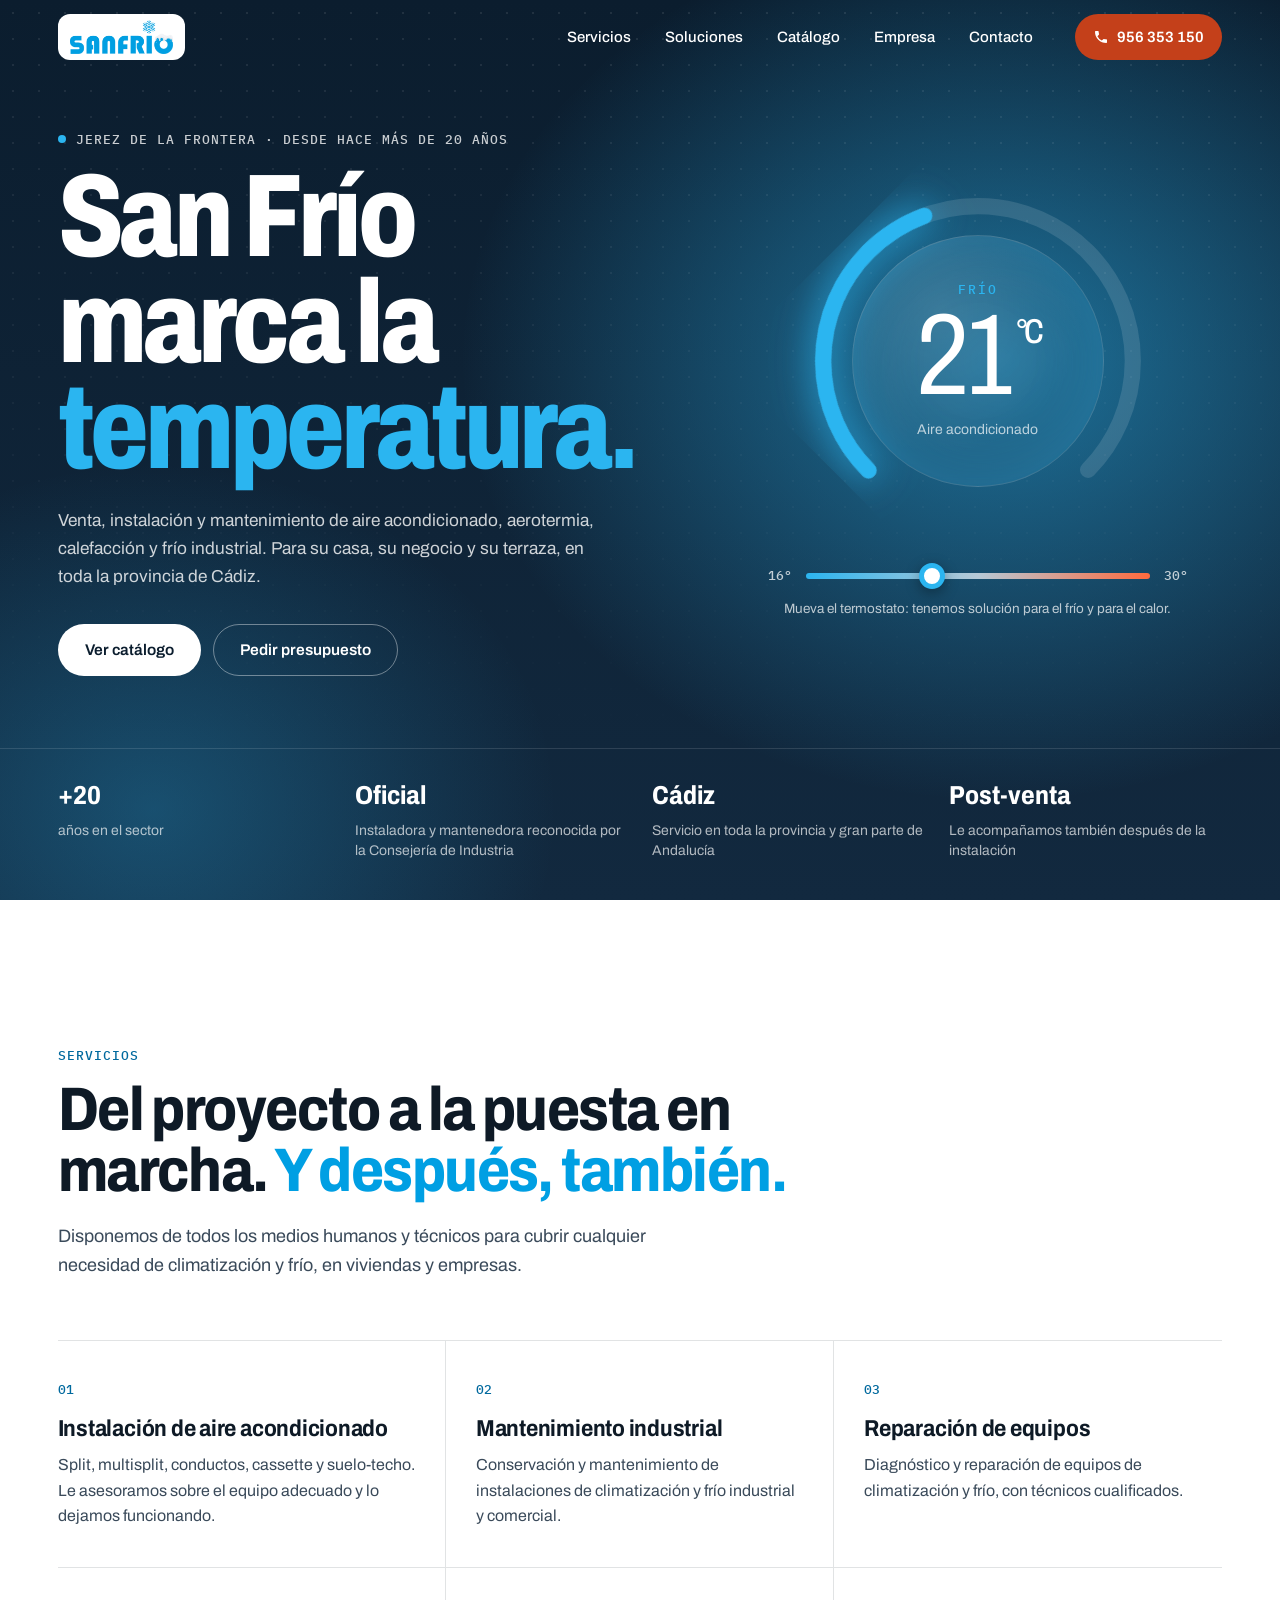
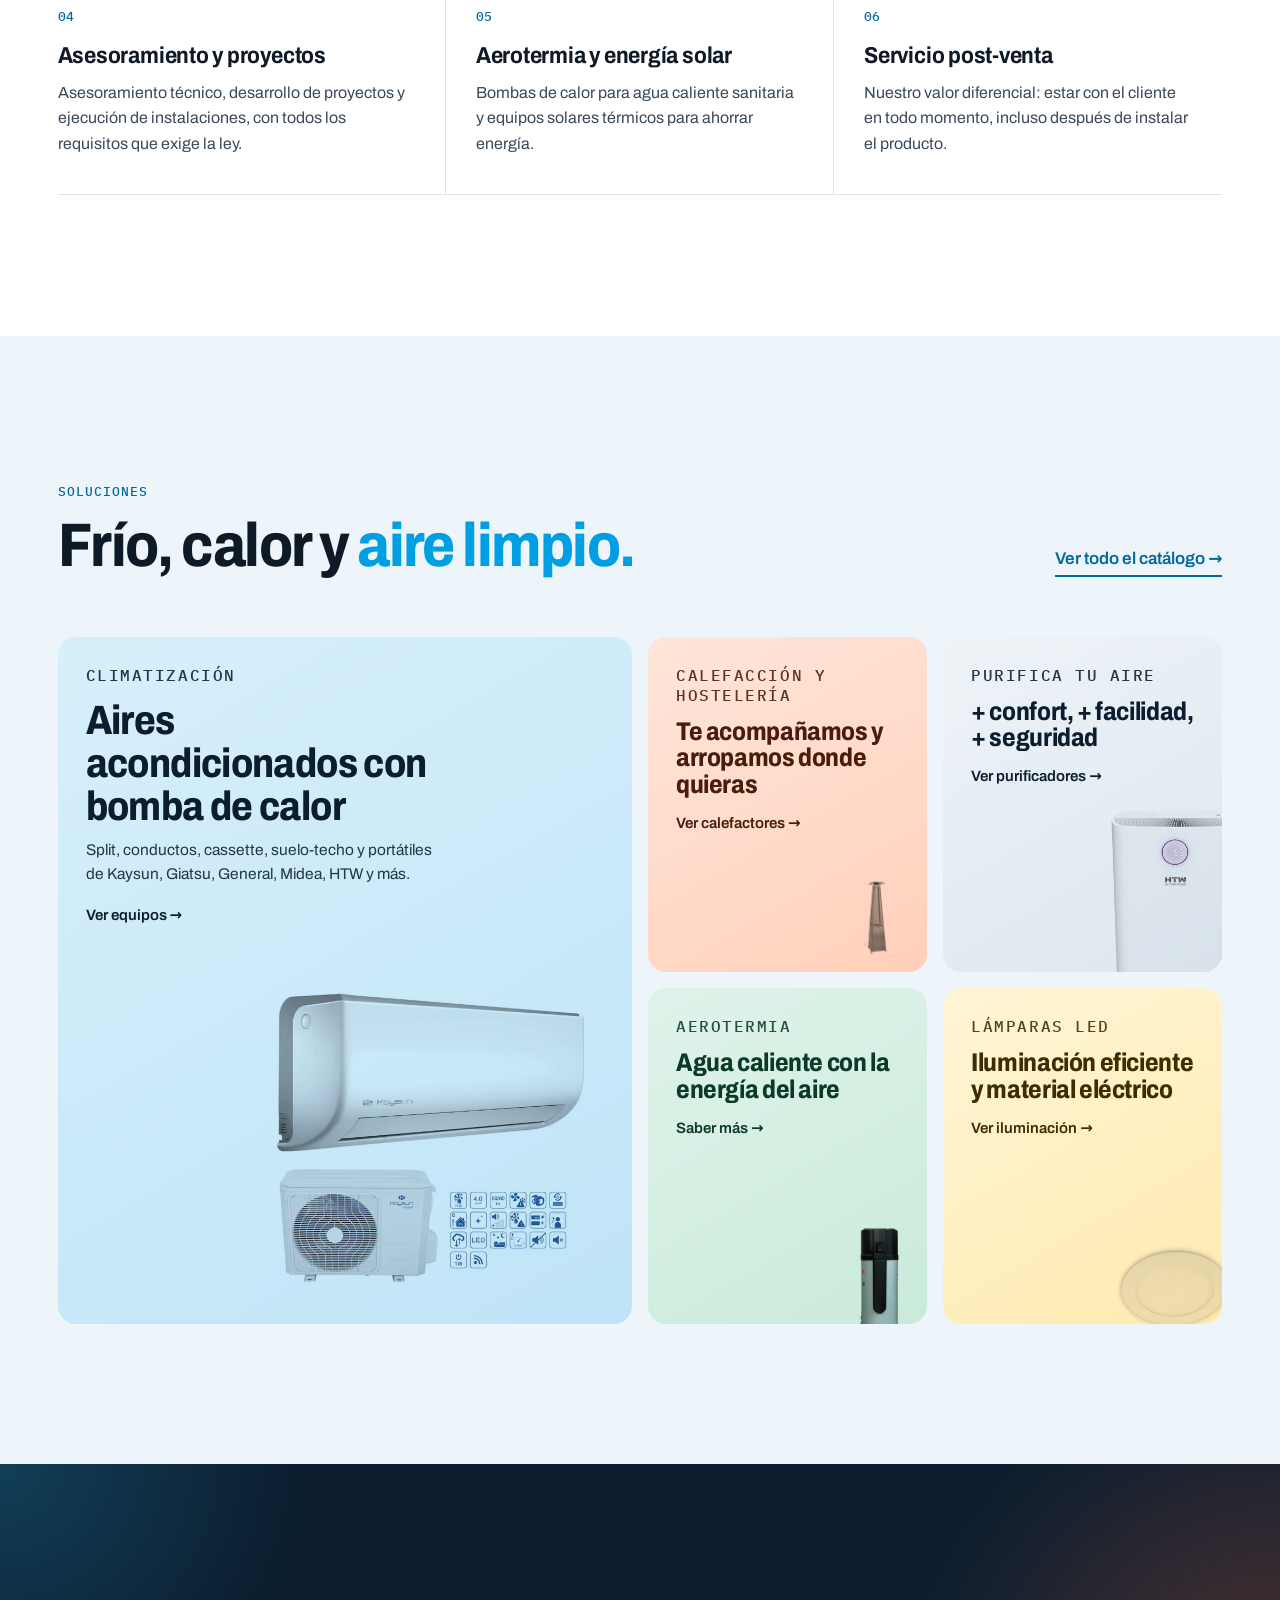
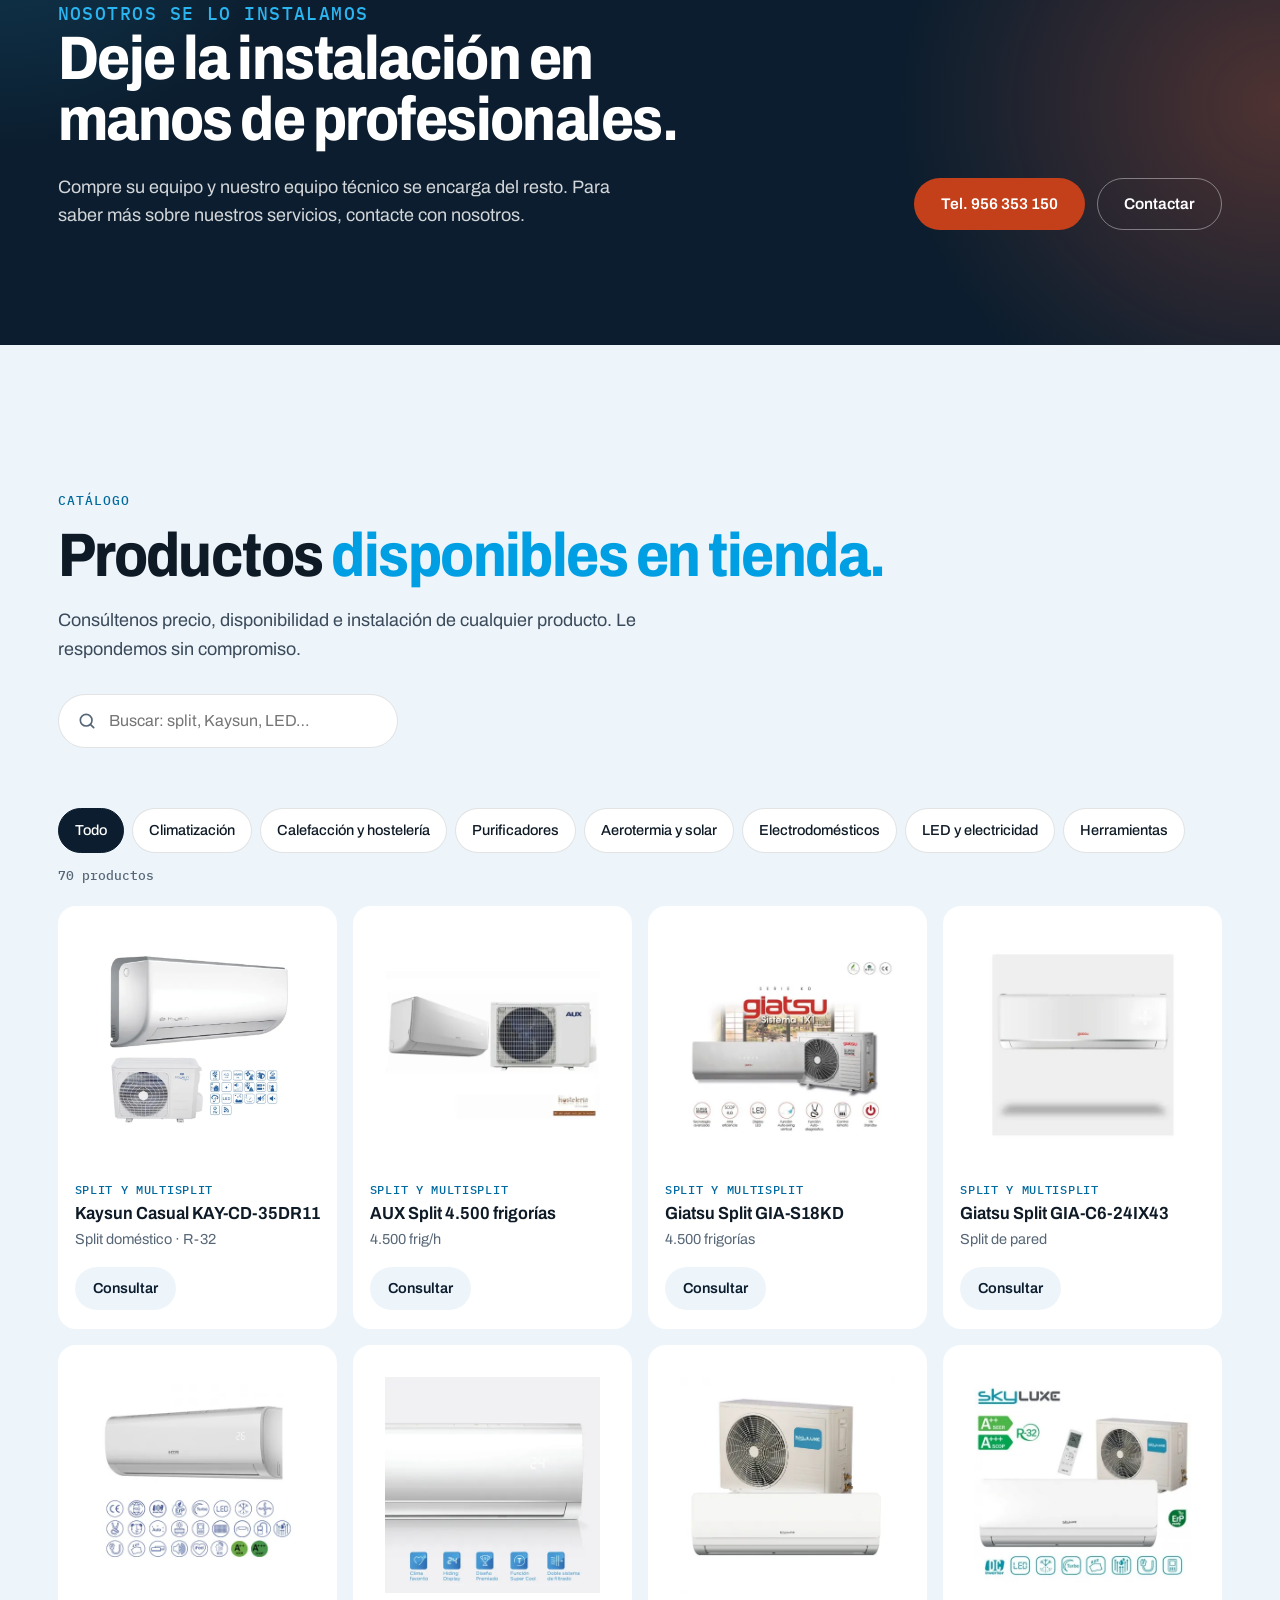
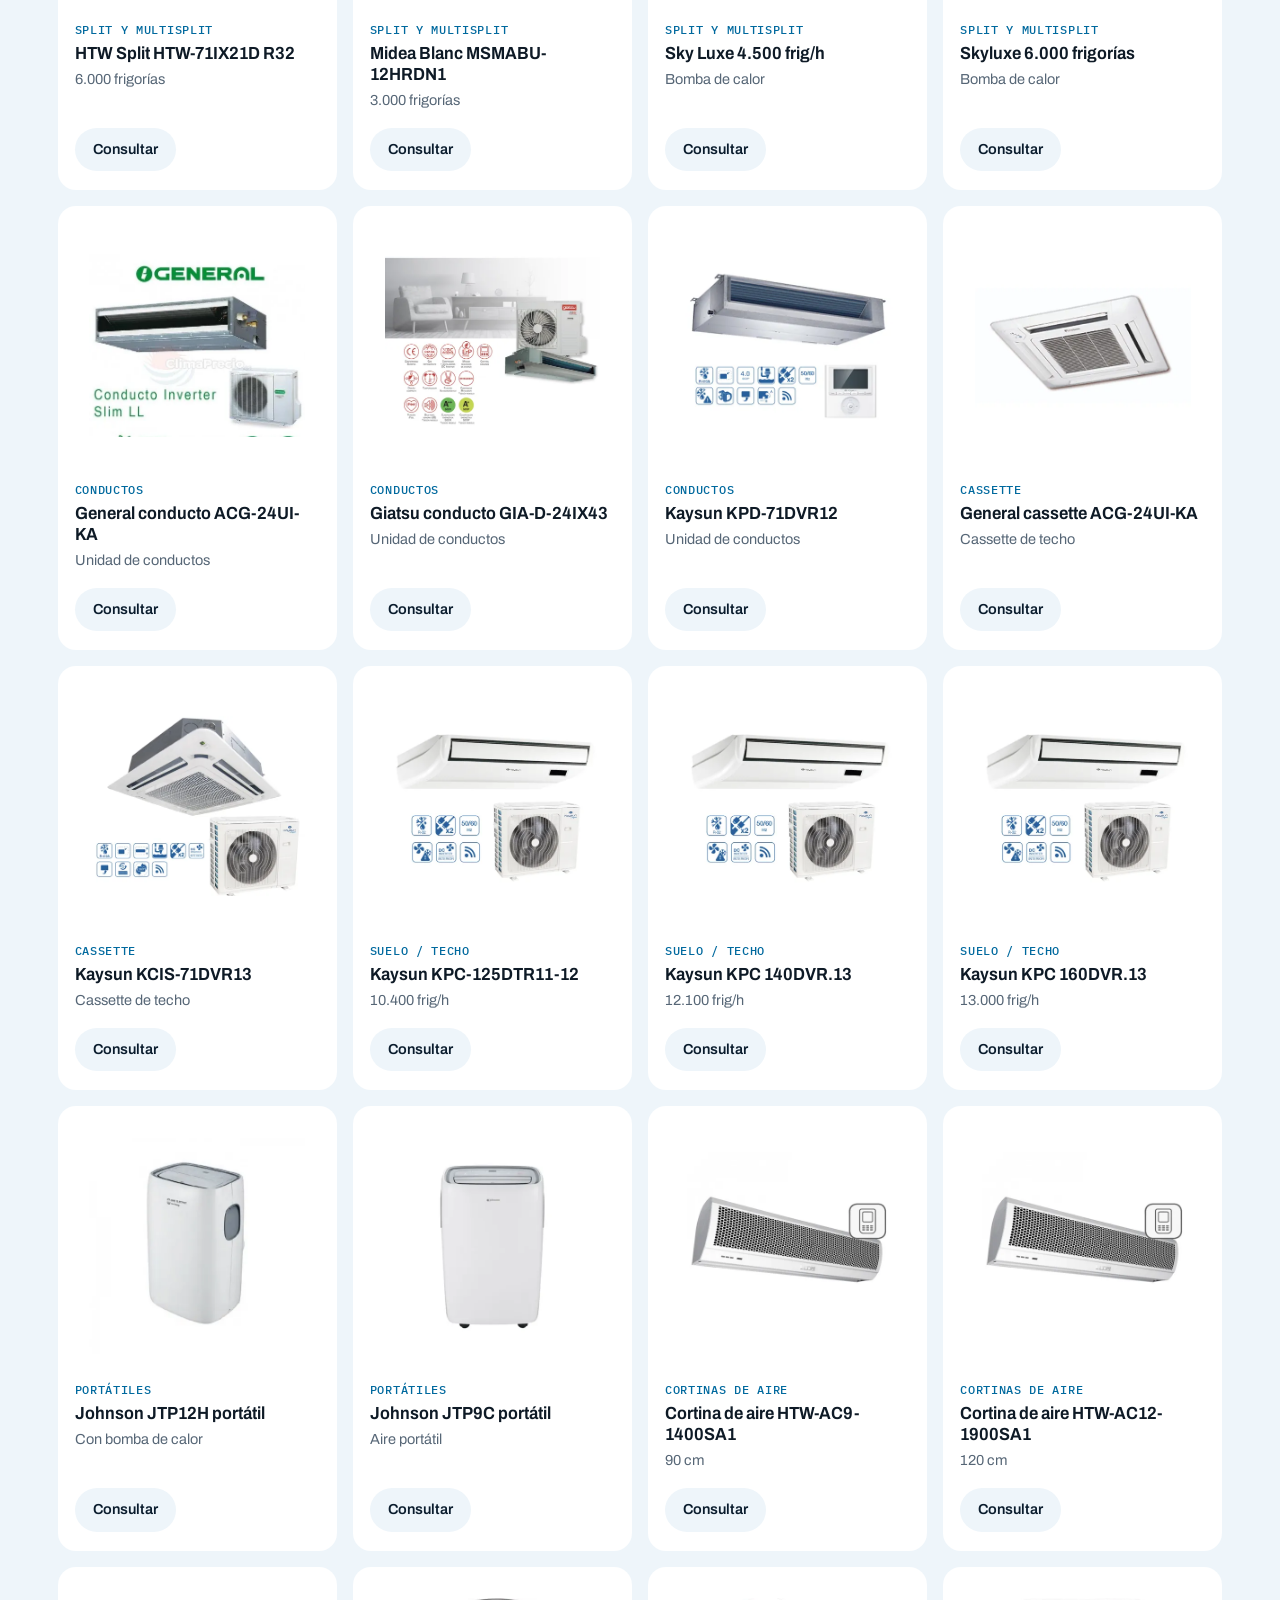
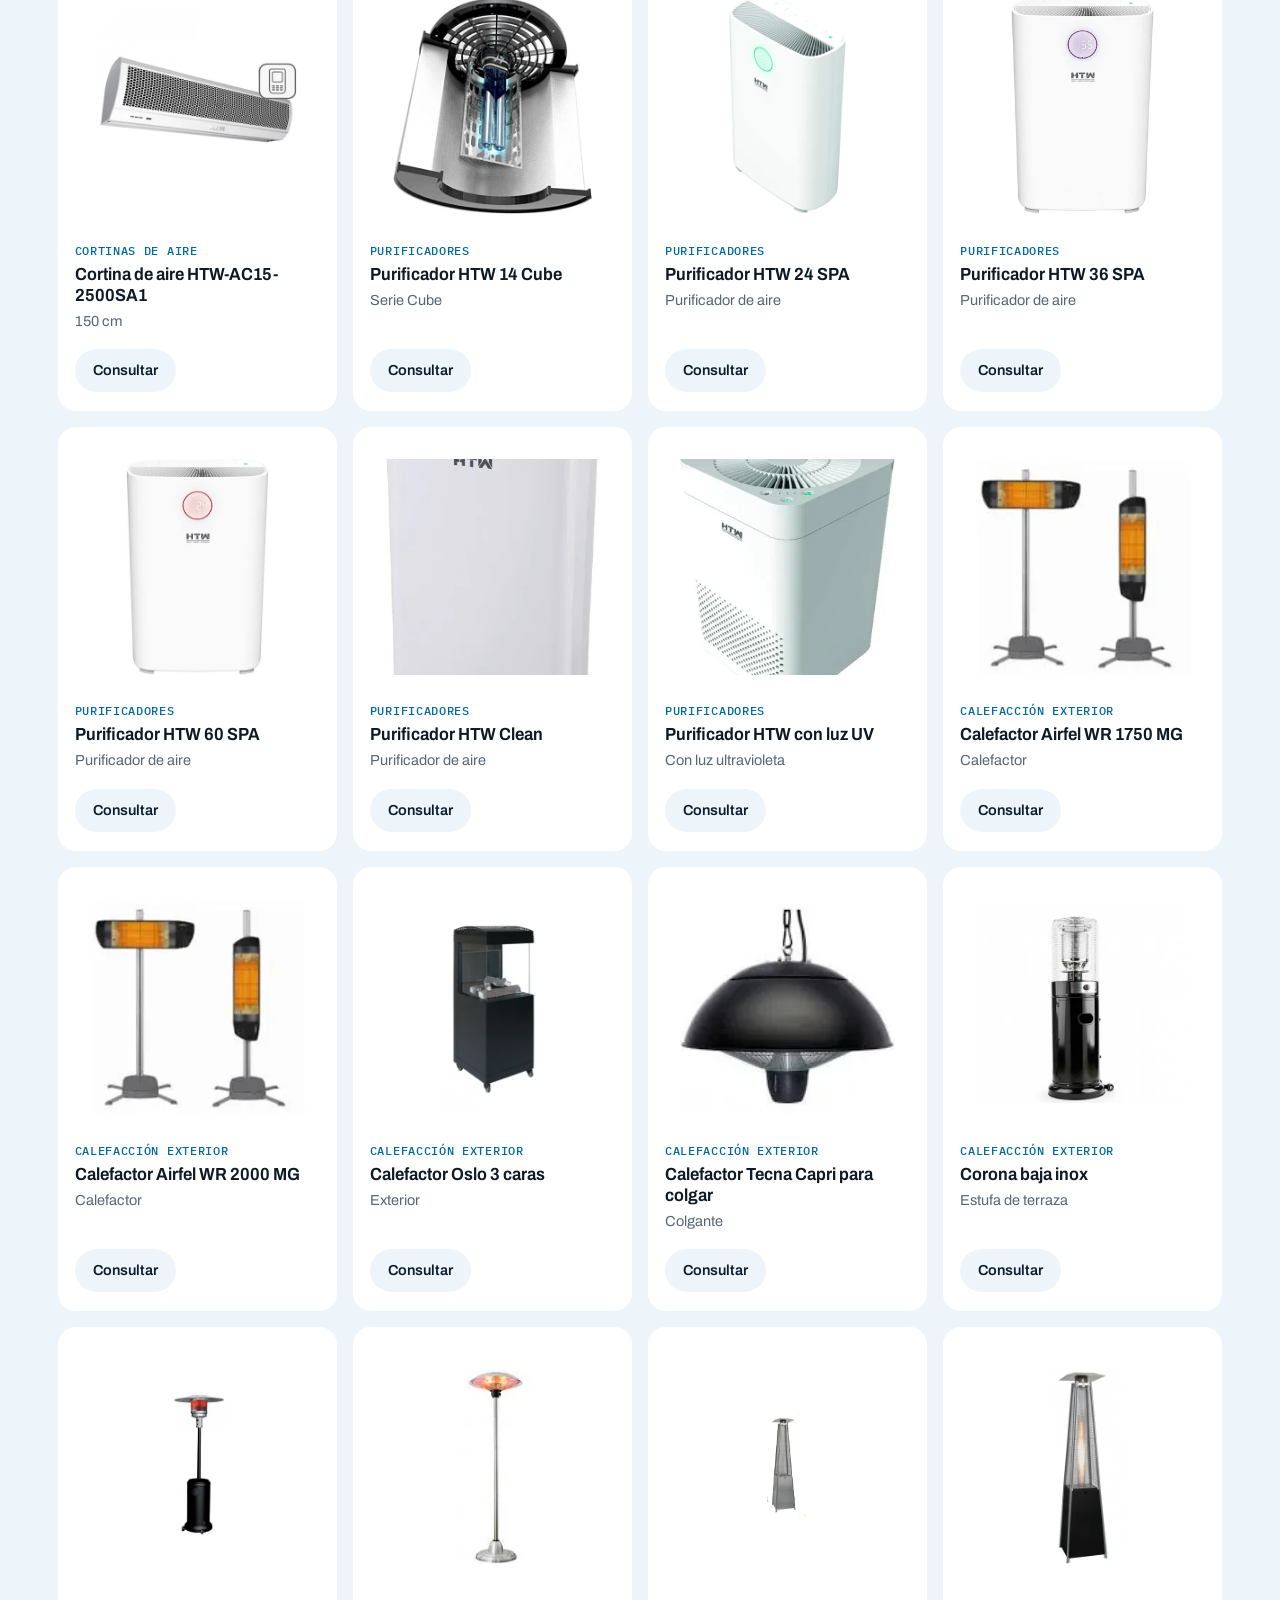
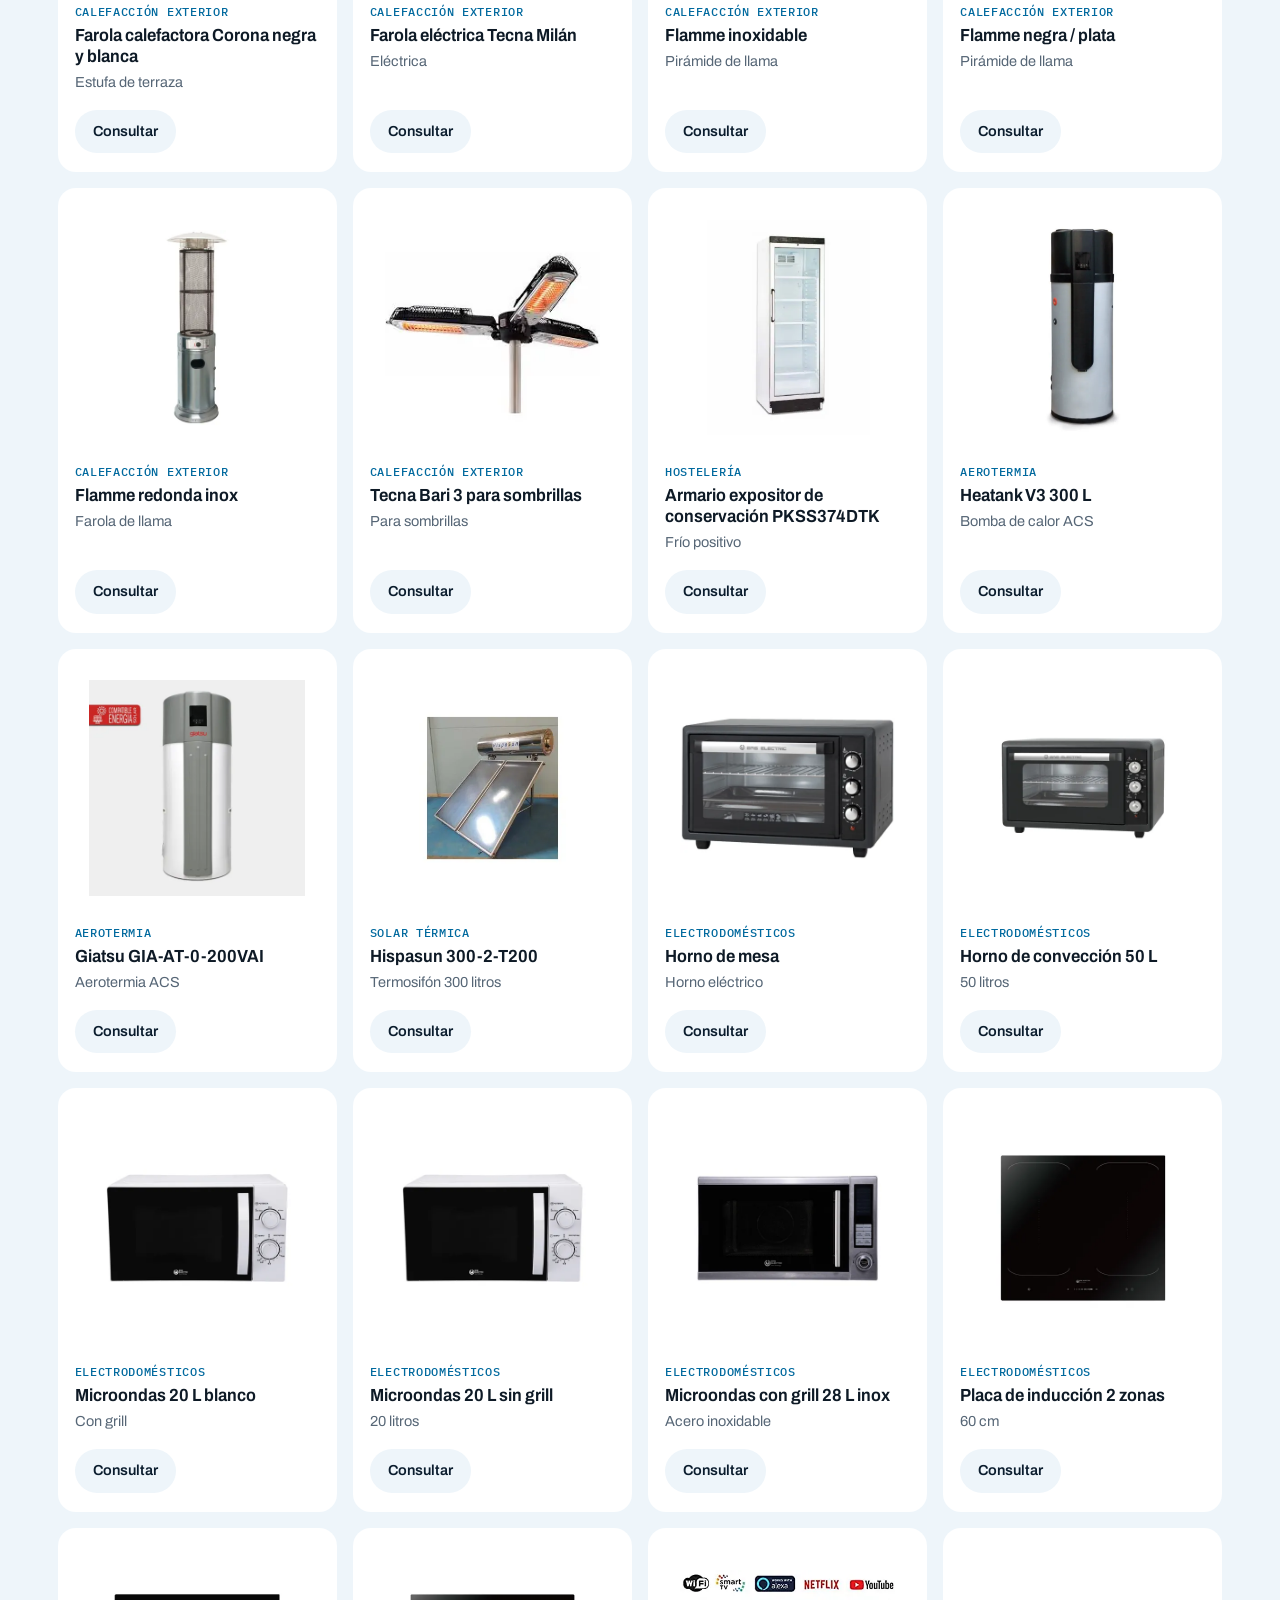
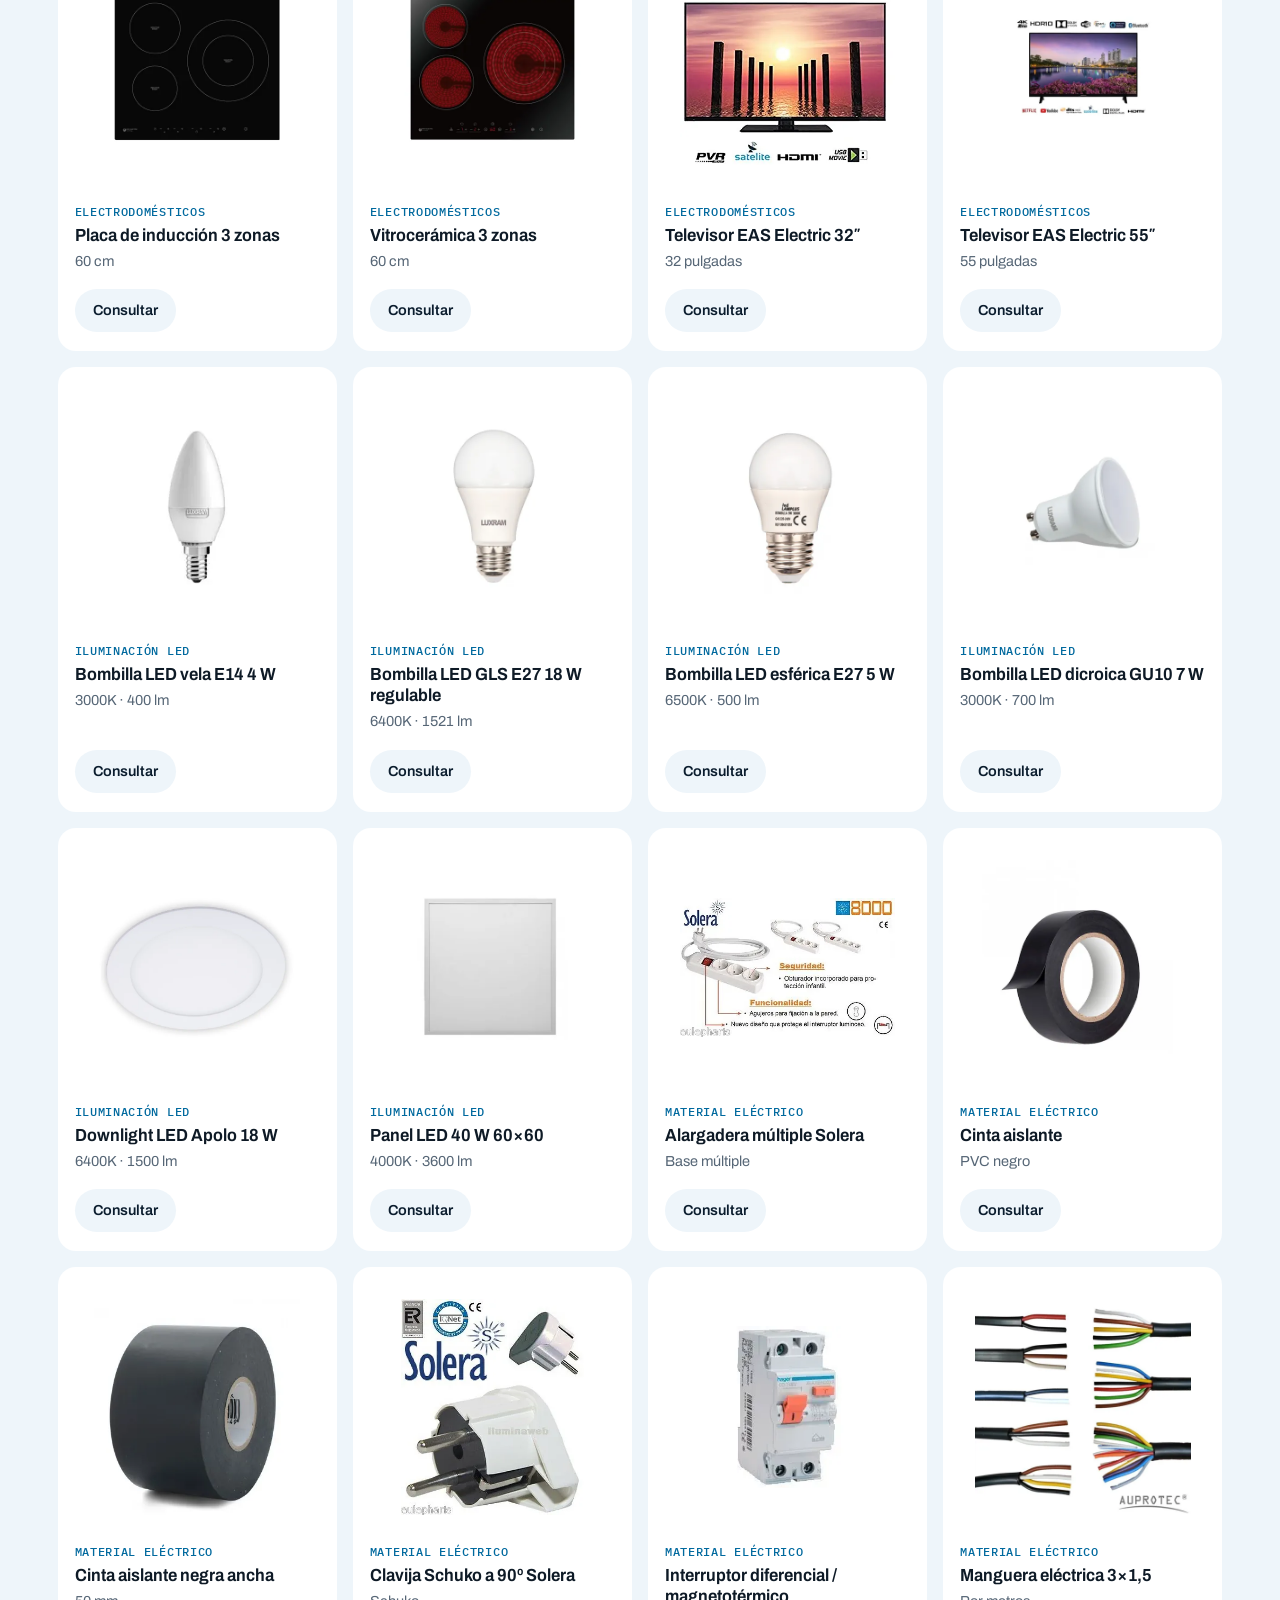
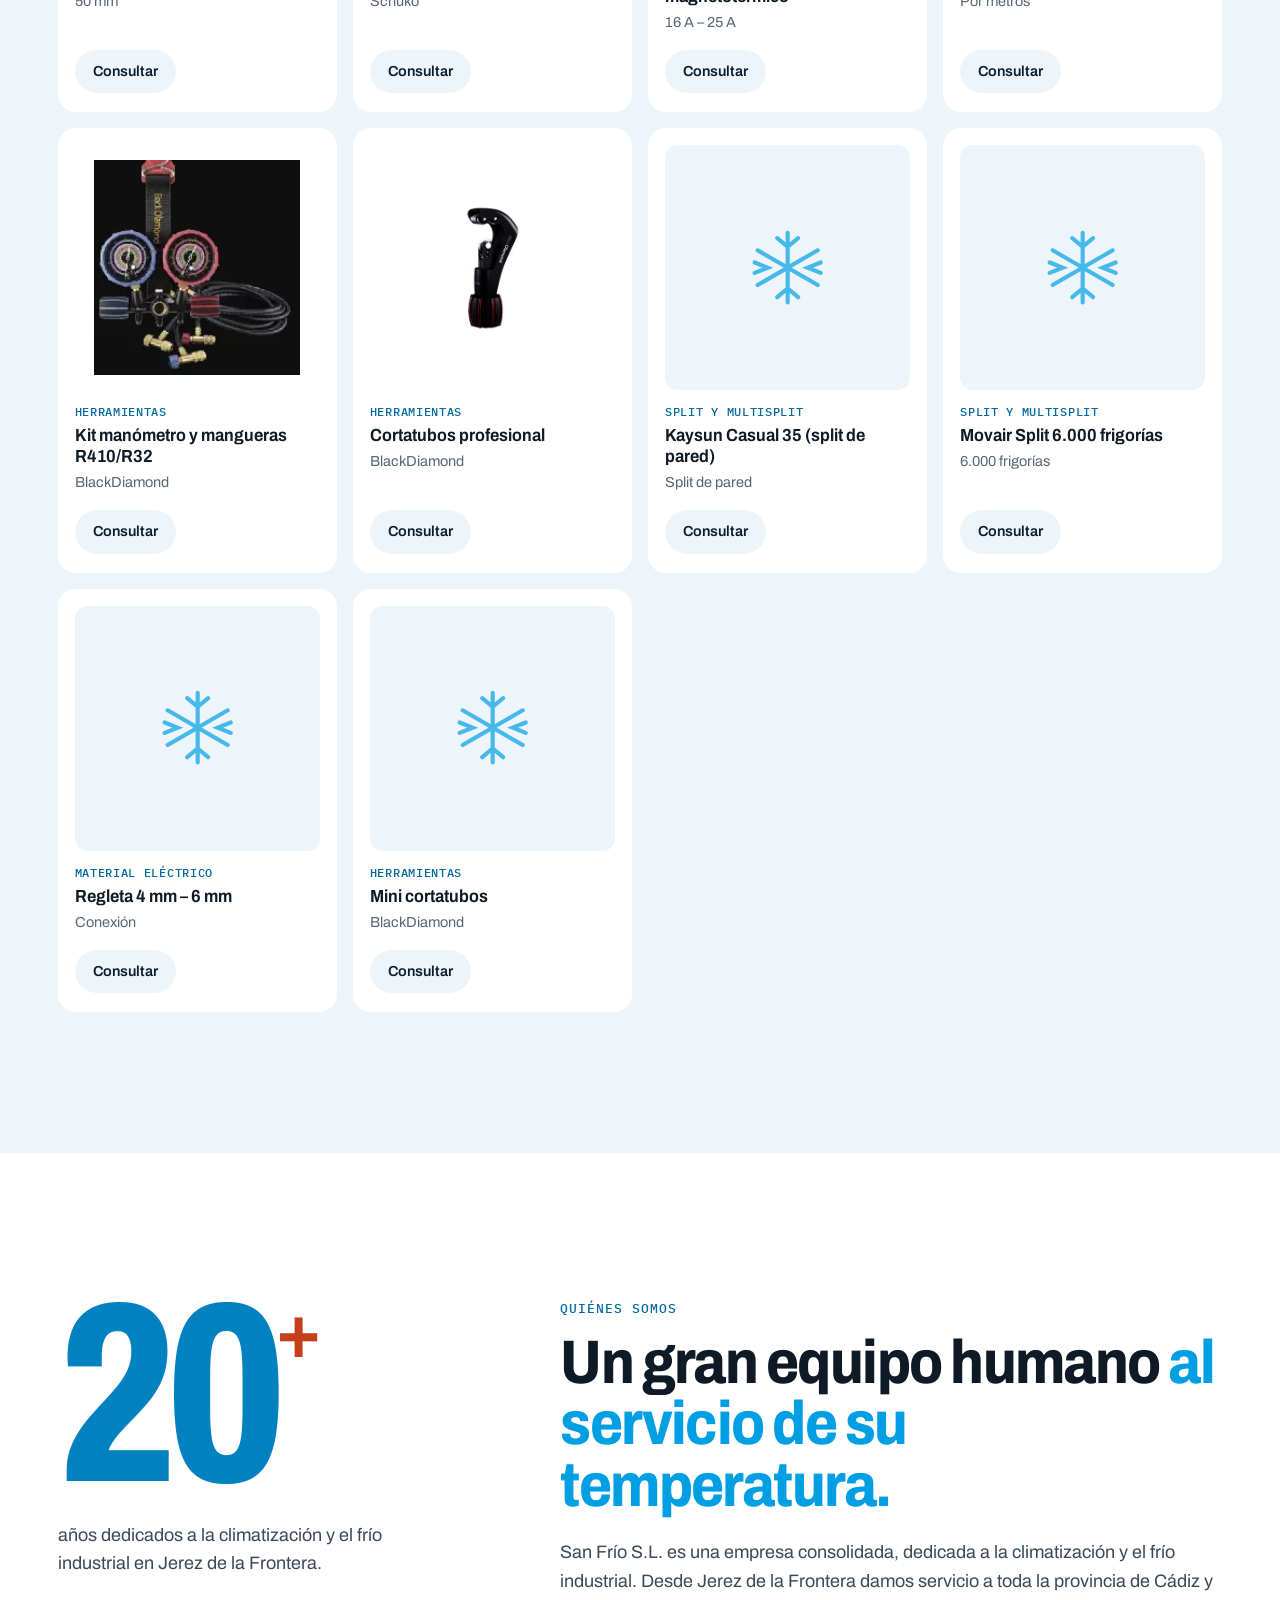
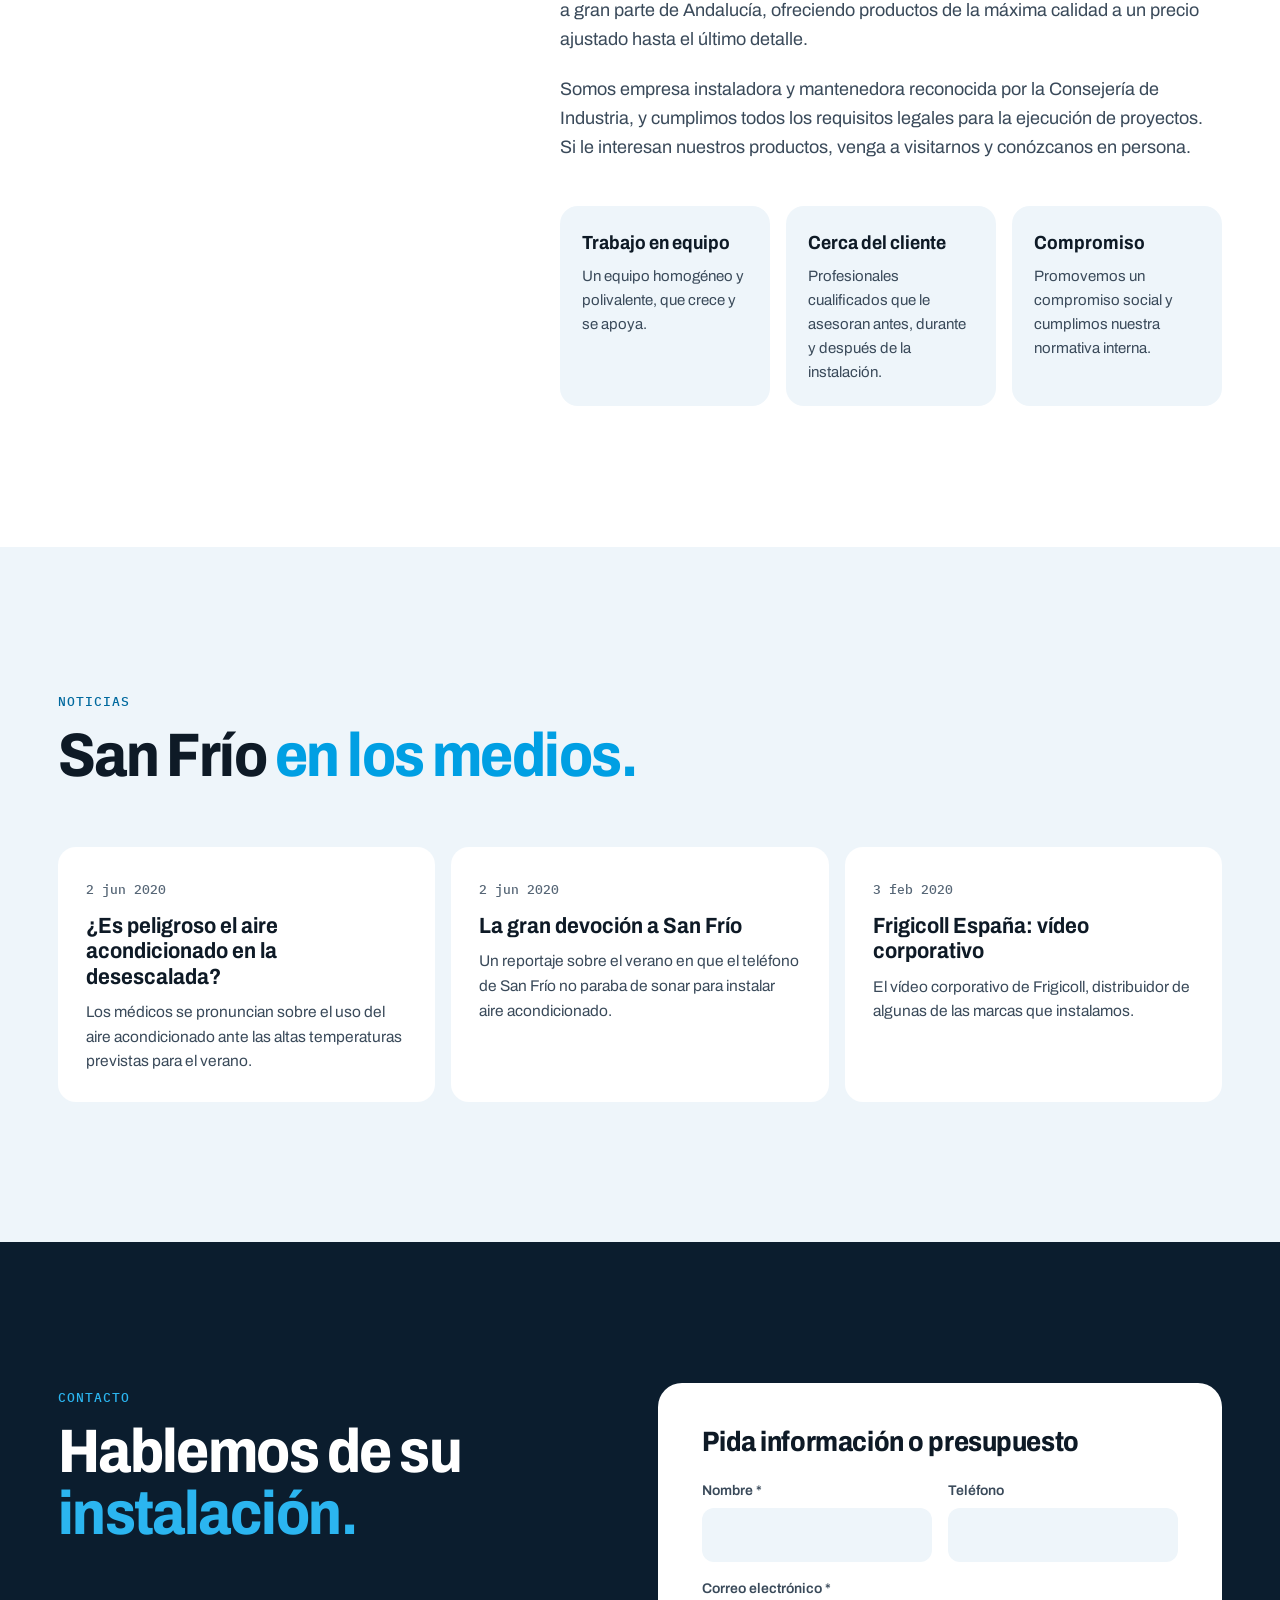
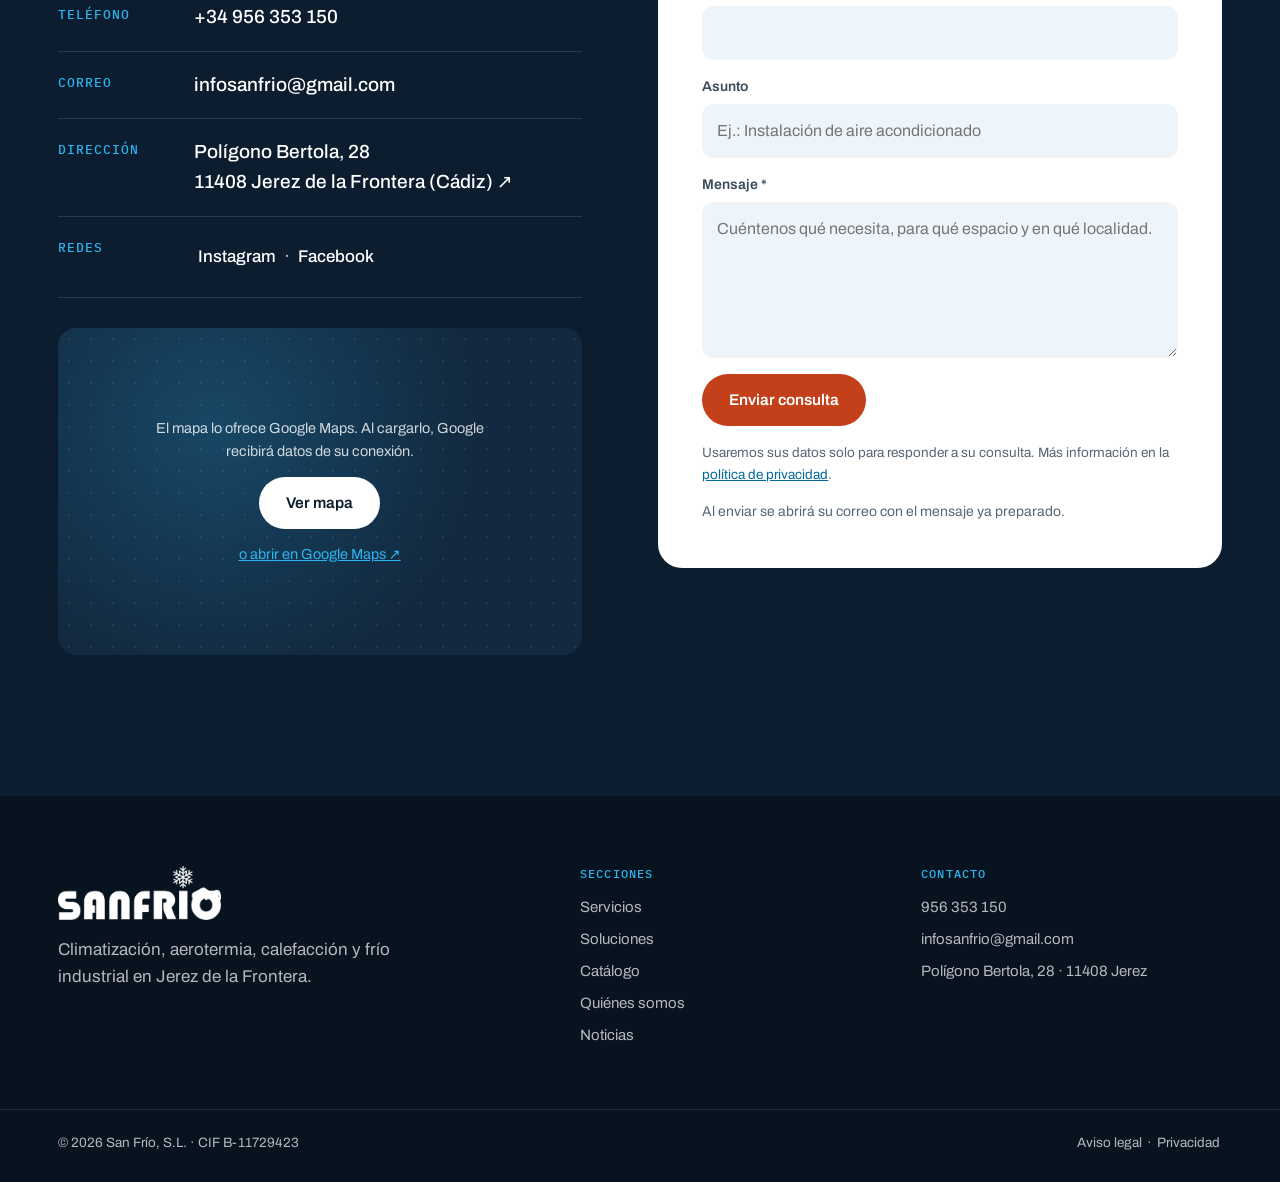
==== commit 698f3fba: "Listo para producción: privacidad, tipografías locales, mapa bajo demanda, redirecciones de la web a" ====
--- a/index.html
+++ b/index.html
@@ -7,15 +7,17 @@
   <meta name="description" content="San Frío S.L.: más de 20 años instalando aire acondicionado, aerotermia, calefacción y frío industrial en Jerez de la Frontera y toda la provincia de Cádiz. Tel. 956 353 150.">
   <meta property="og:title" content="San Frío · Marcamos la temperatura">
   <meta property="og:description" content="Climatización, aerotermia, calefacción y frío industrial. Venta, instalación y mantenimiento en Jerez.">
-  <meta property="og:image" content="assets/img/logo.webp">
+  <meta property="og:image" content="https://www.sanfrio.com/assets/img/kaysun-casual.webp">
+  <meta property="og:url" content="https://www.sanfrio.com/">
+  <meta property="og:type" content="website">
+  <meta property="og:locale" content="es_ES">
+  <link rel="canonical" href="https://www.sanfrio.com/">
   <meta name="theme-color" content="#0b1d2e">
   <link rel="icon" href="data:image/svg+xml,%3Csvg xmlns='http://www.w3.org/2000/svg' viewBox='0 0 48 48'%3E%3Crect width='48' height='48' rx='12' fill='%23009fe3'/%3E%3Cg fill='none' stroke='white' stroke-width='3' stroke-linecap='round'%3E%3Cpath d='M24 8v32M10 16l28 16M10 32l28-16'/%3E%3C/g%3E%3C/svg%3E">
-  <link rel="preconnect" href="https://fonts.googleapis.com">
-  <link rel="preconnect" href="https://fonts.gstatic.com" crossorigin>
-  <link href="https://fonts.googleapis.com/css2?family=Archivo:wdth,wght@62..125,400..800&family=IBM+Plex+Mono:wght@400;500&display=swap" rel="stylesheet">
-  <link rel="stylesheet" href="styles.css?v=20261125">
+  <link rel="preload" href="assets/fonts/archivo.woff2" as="font" type="font/woff2" crossorigin>
+  <link rel="stylesheet" href="styles.css?v=20261126">
   <script type="application/ld+json">
-  {"@context":"https://schema.org","@type":"HVACBusiness","name":"San Frío S.L.","telephone":"+34956353150","email":"infosanfrio@gmail.com","url":"https://www.sanfrio.com/","logo":"assets/img/logo.webp","address":{"@type":"PostalAddress","streetAddress":"Polígono Bertola, 28","addressLocality":"Jerez de la Frontera","postalCode":"11408","addressRegion":"Cádiz","addressCountry":"ES"},"areaServed":"Provincia de Cádiz","sameAs":["https://www.facebook.com/sanfrioclimatizacion","https://www.instagram.com/sanfrioclimatizacion/"]}
+  {"@context":"https://schema.org","@type":"HVACBusiness","name":"San Frío S.L.","telephone":"+34956353150","email":"infosanfrio@gmail.com","url":"https://www.sanfrio.com/","logo":"https://www.sanfrio.com/assets/img/logo.webp","address":{"@type":"PostalAddress","streetAddress":"Polígono Bertola, 28","addressLocality":"Jerez de la Frontera","postalCode":"11408","addressRegion":"Cádiz","addressCountry":"ES"},"areaServed":"Provincia de Cádiz","sameAs":["https://www.facebook.com/sanfrioclimatizacion","https://www.instagram.com/sanfrioclimatizacion/"]}
   </script>
 </head>
 <body>
@@ -195,76 +197,76 @@
 
     <div class="grid" id="grid">
 <!--CATALOG-->
-<article class="p" data-g="clima" data-name="kaysun casual kay-cd-35dr11"><div class="p-media"><img src="assets/img/kaysun-casual.webp" alt="Kaysun Casual KAY-CD-35DR11" loading="lazy"></div><p class="p-cat">Split y multisplit</p><h3 class="p-name">Kaysun Casual KAY-CD-35DR11</h3><p class="p-fact">Split doméstico · R-32</p><button class="p-ask" type="button" data-product="Kaysun Casual KAY-CD-35DR11">Consultar</button></article>
-<article class="p" data-g="clima" data-name="aux split 4.500 frigorías"><div class="p-media"><img src="assets/img/aux-4500.webp" alt="AUX Split 4.500 frigorías" loading="lazy"></div><p class="p-cat">Split y multisplit</p><h3 class="p-name">AUX Split 4.500 frigorías</h3><p class="p-fact">4.500 frig/h</p><button class="p-ask" type="button" data-product="AUX Split 4.500 frigorías">Consultar</button></article>
-<article class="p" data-g="clima" data-name="giatsu split gia-s18kd"><div class="p-media"><img src="assets/img/giatsu-s18kd.webp" alt="Giatsu Split GIA-S18KD" loading="lazy"></div><p class="p-cat">Split y multisplit</p><h3 class="p-name">Giatsu Split GIA-S18KD</h3><p class="p-fact">4.500 frigorías</p><button class="p-ask" type="button" data-product="Giatsu Split GIA-S18KD">Consultar</button></article>
-<article class="p" data-g="clima" data-name="giatsu split gia-c6-24ix43"><div class="p-media"><img src="assets/img/giatsu-c6.webp" alt="Giatsu Split GIA-C6-24IX43" loading="lazy"></div><p class="p-cat">Split y multisplit</p><h3 class="p-name">Giatsu Split GIA-C6-24IX43</h3><p class="p-fact">Split de pared</p><button class="p-ask" type="button" data-product="Giatsu Split GIA-C6-24IX43">Consultar</button></article>
-<article class="p" data-g="clima" data-name="htw split htw-71ix21d r32"><div class="p-media"><img src="assets/img/htw-71.webp" alt="HTW Split HTW-71IX21D R32" loading="lazy"></div><p class="p-cat">Split y multisplit</p><h3 class="p-name">HTW Split HTW-71IX21D R32</h3><p class="p-fact">6.000 frigorías</p><button class="p-ask" type="button" data-product="HTW Split HTW-71IX21D R32">Consultar</button></article>
-<article class="p" data-g="clima" data-name="midea blanc msmabu-12hrdn1"><div class="p-media"><img src="assets/img/midea-blanc.webp" alt="Midea Blanc MSMABU-12HRDN1" loading="lazy"></div><p class="p-cat">Split y multisplit</p><h3 class="p-name">Midea Blanc MSMABU-12HRDN1</h3><p class="p-fact">3.000 frigorías</p><button class="p-ask" type="button" data-product="Midea Blanc MSMABU-12HRDN1">Consultar</button></article>
-<article class="p" data-g="clima" data-name="sky luxe 4.500 frig/h"><div class="p-media"><img src="assets/img/skyluxe-4500.webp" alt="Sky Luxe 4.500 frig/h" loading="lazy"></div><p class="p-cat">Split y multisplit</p><h3 class="p-name">Sky Luxe 4.500 frig/h</h3><p class="p-fact">Bomba de calor</p><button class="p-ask" type="button" data-product="Sky Luxe 4.500 frig/h">Consultar</button></article>
-<article class="p" data-g="clima" data-name="skyluxe 6.000 frigorías"><div class="p-media"><img src="assets/img/skyluxe-6000.webp" alt="Skyluxe 6.000 frigorías" loading="lazy"></div><p class="p-cat">Split y multisplit</p><h3 class="p-name">Skyluxe 6.000 frigorías</h3><p class="p-fact">Bomba de calor</p><button class="p-ask" type="button" data-product="Skyluxe 6.000 frigorías">Consultar</button></article>
-<article class="p" data-g="clima" data-name="general conducto acg-24ui-ka"><div class="p-media"><img src="assets/img/general-conducto.webp" alt="General conducto ACG-24UI-KA" loading="lazy"></div><p class="p-cat">Conductos</p><h3 class="p-name">General conducto ACG-24UI-KA</h3><p class="p-fact">Unidad de conductos</p><button class="p-ask" type="button" data-product="General conducto ACG-24UI-KA">Consultar</button></article>
-<article class="p" data-g="clima" data-name="giatsu conducto gia-d-24ix43"><div class="p-media"><img src="assets/img/giatsu-conducto.webp" alt="Giatsu conducto GIA-D-24IX43" loading="lazy"></div><p class="p-cat">Conductos</p><h3 class="p-name">Giatsu conducto GIA-D-24IX43</h3><p class="p-fact">Unidad de conductos</p><button class="p-ask" type="button" data-product="Giatsu conducto GIA-D-24IX43">Consultar</button></article>
-<article class="p" data-g="clima" data-name="kaysun kpd-71dvr12"><div class="p-media"><img src="assets/img/kaysun-kpd.webp" alt="Kaysun KPD-71DVR12" loading="lazy"></div><p class="p-cat">Conductos</p><h3 class="p-name">Kaysun KPD-71DVR12</h3><p class="p-fact">Unidad de conductos</p><button class="p-ask" type="button" data-product="Kaysun KPD-71DVR12">Consultar</button></article>
-<article class="p" data-g="clima" data-name="general cassette acg-24ui-ka"><div class="p-media"><img src="assets/img/general-cassette.webp" alt="General cassette ACG-24UI-KA" loading="lazy"></div><p class="p-cat">Cassette</p><h3 class="p-name">General cassette ACG-24UI-KA</h3><p class="p-fact">Cassette de techo</p><button class="p-ask" type="button" data-product="General cassette ACG-24UI-KA">Consultar</button></article>
-<article class="p" data-g="clima" data-name="kaysun kcis-71dvr13"><div class="p-media"><img src="assets/img/kaysun-kcis.webp" alt="Kaysun KCIS-71DVR13" loading="lazy"></div><p class="p-cat">Cassette</p><h3 class="p-name">Kaysun KCIS-71DVR13</h3><p class="p-fact">Cassette de techo</p><button class="p-ask" type="button" data-product="Kaysun KCIS-71DVR13">Consultar</button></article>
-<article class="p" data-g="clima" data-name="kaysun kpc-125dtr11-12"><div class="p-media"><img src="assets/img/kaysun-suelotecho.webp" alt="Kaysun KPC-125DTR11-12" loading="lazy"></div><p class="p-cat">Suelo / techo</p><h3 class="p-name">Kaysun KPC-125DTR11-12</h3><p class="p-fact">10.400 frig/h</p><button class="p-ask" type="button" data-product="Kaysun KPC-125DTR11-12">Consultar</button></article>
-<article class="p" data-g="clima" data-name="kaysun kpc 140dvr.13"><div class="p-media"><img src="assets/img/kaysun-suelotecho.webp" alt="Kaysun KPC 140DVR.13" loading="lazy"></div><p class="p-cat">Suelo / techo</p><h3 class="p-name">Kaysun KPC 140DVR.13</h3><p class="p-fact">12.100 frig/h</p><button class="p-ask" type="button" data-product="Kaysun KPC 140DVR.13">Consultar</button></article>
-<article class="p" data-g="clima" data-name="kaysun kpc 160dvr.13"><div class="p-media"><img src="assets/img/kaysun-suelotecho.webp" alt="Kaysun KPC 160DVR.13" loading="lazy"></div><p class="p-cat">Suelo / techo</p><h3 class="p-name">Kaysun KPC 160DVR.13</h3><p class="p-fact">13.000 frig/h</p><button class="p-ask" type="button" data-product="Kaysun KPC 160DVR.13">Consultar</button></article>
-<article class="p" data-g="clima" data-name="johnson jtp12h portátil"><div class="p-media"><img src="assets/img/johnson-jtp12h.webp" alt="Johnson JTP12H portátil" loading="lazy"></div><p class="p-cat">Portátiles</p><h3 class="p-name">Johnson JTP12H portátil</h3><p class="p-fact">Con bomba de calor</p><button class="p-ask" type="button" data-product="Johnson JTP12H portátil">Consultar</button></article>
-<article class="p" data-g="clima" data-name="johnson jtp9c portátil"><div class="p-media"><img src="assets/img/johnson-jtp9c.webp" alt="Johnson JTP9C portátil" loading="lazy"></div><p class="p-cat">Portátiles</p><h3 class="p-name">Johnson JTP9C portátil</h3><p class="p-fact">Aire portátil</p><button class="p-ask" type="button" data-product="Johnson JTP9C portátil">Consultar</button></article>
-<article class="p" data-g="clima" data-name="cortina de aire htw-ac9-1400sa1"><div class="p-media"><img src="assets/img/htw-cortina.webp" alt="Cortina de aire HTW-AC9-1400SA1" loading="lazy"></div><p class="p-cat">Cortinas de aire</p><h3 class="p-name">Cortina de aire HTW-AC9-1400SA1</h3><p class="p-fact">90 cm</p><button class="p-ask" type="button" data-product="Cortina de aire HTW-AC9-1400SA1">Consultar</button></article>
-<article class="p" data-g="clima" data-name="cortina de aire htw-ac12-1900sa1"><div class="p-media"><img src="assets/img/htw-cortina.webp" alt="Cortina de aire HTW-AC12-1900SA1" loading="lazy"></div><p class="p-cat">Cortinas de aire</p><h3 class="p-name">Cortina de aire HTW-AC12-1900SA1</h3><p class="p-fact">120 cm</p><button class="p-ask" type="button" data-product="Cortina de aire HTW-AC12-1900SA1">Consultar</button></article>
-<article class="p" data-g="clima" data-name="cortina de aire htw-ac15-2500sa1"><div class="p-media"><img src="assets/img/htw-cortina.webp" alt="Cortina de aire HTW-AC15-2500SA1" loading="lazy"></div><p class="p-cat">Cortinas de aire</p><h3 class="p-name">Cortina de aire HTW-AC15-2500SA1</h3><p class="p-fact">150 cm</p><button class="p-ask" type="button" data-product="Cortina de aire HTW-AC15-2500SA1">Consultar</button></article>
-<article class="p" data-g="aire" data-name="purificador htw 14 cube"><div class="p-media"><img src="assets/img/pur-14cube.webp" alt="Purificador HTW 14 Cube" loading="lazy"></div><p class="p-cat">Purificadores</p><h3 class="p-name">Purificador HTW 14 Cube</h3><p class="p-fact">Serie Cube</p><button class="p-ask" type="button" data-product="Purificador HTW 14 Cube">Consultar</button></article>
-<article class="p" data-g="aire" data-name="purificador htw 24 spa"><div class="p-media"><img src="assets/img/pur-24spa.webp" alt="Purificador HTW 24 SPA" loading="lazy"></div><p class="p-cat">Purificadores</p><h3 class="p-name">Purificador HTW 24 SPA</h3><p class="p-fact">Purificador de aire</p><button class="p-ask" type="button" data-product="Purificador HTW 24 SPA">Consultar</button></article>
-<article class="p" data-g="aire" data-name="purificador htw 36 spa"><div class="p-media"><img src="assets/img/pur-36spa.webp" alt="Purificador HTW 36 SPA" loading="lazy"></div><p class="p-cat">Purificadores</p><h3 class="p-name">Purificador HTW 36 SPA</h3><p class="p-fact">Purificador de aire</p><button class="p-ask" type="button" data-product="Purificador HTW 36 SPA">Consultar</button></article>
-<article class="p" data-g="aire" data-name="purificador htw 60 spa"><div class="p-media"><img src="assets/img/pur-60spa.webp" alt="Purificador HTW 60 SPA" loading="lazy"></div><p class="p-cat">Purificadores</p><h3 class="p-name">Purificador HTW 60 SPA</h3><p class="p-fact">Purificador de aire</p><button class="p-ask" type="button" data-product="Purificador HTW 60 SPA">Consultar</button></article>
-<article class="p" data-g="aire" data-name="purificador htw clean"><div class="p-media"><img src="assets/img/pur-clean.webp" alt="Purificador HTW Clean" loading="lazy"></div><p class="p-cat">Purificadores</p><h3 class="p-name">Purificador HTW Clean</h3><p class="p-fact">Purificador de aire</p><button class="p-ask" type="button" data-product="Purificador HTW Clean">Consultar</button></article>
-<article class="p" data-g="aire" data-name="purificador htw con luz uv"><div class="p-media"><img src="assets/img/pur-uv.webp" alt="Purificador HTW con luz UV" loading="lazy"></div><p class="p-cat">Purificadores</p><h3 class="p-name">Purificador HTW con luz UV</h3><p class="p-fact">Con luz ultravioleta</p><button class="p-ask" type="button" data-product="Purificador HTW con luz UV">Consultar</button></article>
-<article class="p" data-g="calor" data-name="calefactor airfel wr 1750 mg"><div class="p-media"><img src="assets/img/cal-airfel.webp" alt="Calefactor Airfel WR 1750 MG" loading="lazy"></div><p class="p-cat">Calefacción exterior</p><h3 class="p-name">Calefactor Airfel WR 1750 MG</h3><p class="p-fact">Calefactor</p><button class="p-ask" type="button" data-product="Calefactor Airfel WR 1750 MG">Consultar</button></article>
-<article class="p" data-g="calor" data-name="calefactor airfel wr 2000 mg"><div class="p-media"><img src="assets/img/cal-airfel.webp" alt="Calefactor Airfel WR 2000 MG" loading="lazy"></div><p class="p-cat">Calefacción exterior</p><h3 class="p-name">Calefactor Airfel WR 2000 MG</h3><p class="p-fact">Calefactor</p><button class="p-ask" type="button" data-product="Calefactor Airfel WR 2000 MG">Consultar</button></article>
-<article class="p" data-g="calor" data-name="calefactor oslo 3 caras"><div class="p-media"><img src="assets/img/cal-oslo.webp" alt="Calefactor Oslo 3 caras" loading="lazy"></div><p class="p-cat">Calefacción exterior</p><h3 class="p-name">Calefactor Oslo 3 caras</h3><p class="p-fact">Exterior</p><button class="p-ask" type="button" data-product="Calefactor Oslo 3 caras">Consultar</button></article>
-<article class="p" data-g="calor" data-name="calefactor tecna capri para colgar"><div class="p-media"><img src="assets/img/cal-capri.webp" alt="Calefactor Tecna Capri para colgar" loading="lazy"></div><p class="p-cat">Calefacción exterior</p><h3 class="p-name">Calefactor Tecna Capri para colgar</h3><p class="p-fact">Colgante</p><button class="p-ask" type="button" data-product="Calefactor Tecna Capri para colgar">Consultar</button></article>
-<article class="p" data-g="calor" data-name="corona baja inox"><div class="p-media"><img src="assets/img/cal-corona-baja.webp" alt="Corona baja inox" loading="lazy"></div><p class="p-cat">Calefacción exterior</p><h3 class="p-name">Corona baja inox</h3><p class="p-fact">Estufa de terraza</p><button class="p-ask" type="button" data-product="Corona baja inox">Consultar</button></article>
-<article class="p" data-g="calor" data-name="farola calefactora corona negra y blanca"><div class="p-media"><img src="assets/img/cal-corona-negra.webp" alt="Farola calefactora Corona negra y blanca" loading="lazy"></div><p class="p-cat">Calefacción exterior</p><h3 class="p-name">Farola calefactora Corona negra y blanca</h3><p class="p-fact">Estufa de terraza</p><button class="p-ask" type="button" data-product="Farola calefactora Corona negra y blanca">Consultar</button></article>
-<article class="p" data-g="calor" data-name="farola eléctrica tecna milán"><div class="p-media"><img src="assets/img/cal-milan.webp" alt="Farola eléctrica Tecna Milán" loading="lazy"></div><p class="p-cat">Calefacción exterior</p><h3 class="p-name">Farola eléctrica Tecna Milán</h3><p class="p-fact">Eléctrica</p><button class="p-ask" type="button" data-product="Farola eléctrica Tecna Milán">Consultar</button></article>
-<article class="p" data-g="calor" data-name="flamme inoxidable"><div class="p-media"><img src="assets/img/cal-flamme-inox.webp" alt="Flamme inoxidable" loading="lazy"></div><p class="p-cat">Calefacción exterior</p><h3 class="p-name">Flamme inoxidable</h3><p class="p-fact">Pirámide de llama</p><button class="p-ask" type="button" data-product="Flamme inoxidable">Consultar</button></article>
-<article class="p" data-g="calor" data-name="flamme negra / plata"><div class="p-media"><img src="assets/img/cal-flamme-negra.webp" alt="Flamme negra / plata" loading="lazy"></div><p class="p-cat">Calefacción exterior</p><h3 class="p-name">Flamme negra / plata</h3><p class="p-fact">Pirámide de llama</p><button class="p-ask" type="button" data-product="Flamme negra / plata">Consultar</button></article>
-<article class="p" data-g="calor" data-name="flamme redonda inox"><div class="p-media"><img src="assets/img/cal-flamme-redonda.webp" alt="Flamme redonda inox" loading="lazy"></div><p class="p-cat">Calefacción exterior</p><h3 class="p-name">Flamme redonda inox</h3><p class="p-fact">Farola de llama</p><button class="p-ask" type="button" data-product="Flamme redonda inox">Consultar</button></article>
-<article class="p" data-g="calor" data-name="tecna bari 3 para sombrillas"><div class="p-media"><img src="assets/img/cal-bari.webp" alt="Tecna Bari 3 para sombrillas" loading="lazy"></div><p class="p-cat">Calefacción exterior</p><h3 class="p-name">Tecna Bari 3 para sombrillas</h3><p class="p-fact">Para sombrillas</p><button class="p-ask" type="button" data-product="Tecna Bari 3 para sombrillas">Consultar</button></article>
-<article class="p" data-g="calor" data-name="armario expositor de conservación pkss374dtk"><div class="p-media"><img src="assets/img/armario-expositor.webp" alt="Armario expositor de conservación PKSS374DTK" loading="lazy"></div><p class="p-cat">Hostelería</p><h3 class="p-name">Armario expositor de conservación PKSS374DTK</h3><p class="p-fact">Frío positivo</p><button class="p-ask" type="button" data-product="Armario expositor de conservación PKSS374DTK">Consultar</button></article>
-<article class="p" data-g="energia" data-name="heatank v3 300 l"><div class="p-media"><img src="assets/img/heatank-300.webp" alt="Heatank V3 300 L" loading="lazy"></div><p class="p-cat">Aerotermia</p><h3 class="p-name">Heatank V3 300 L</h3><p class="p-fact">Bomba de calor ACS</p><button class="p-ask" type="button" data-product="Heatank V3 300 L">Consultar</button></article>
-<article class="p" data-g="energia" data-name="giatsu gia-at-0-200vai"><div class="p-media"><img src="assets/img/giatsu-aero.webp" alt="Giatsu GIA-AT-0-200VAI" loading="lazy"></div><p class="p-cat">Aerotermia</p><h3 class="p-name">Giatsu GIA-AT-0-200VAI</h3><p class="p-fact">Aerotermia ACS</p><button class="p-ask" type="button" data-product="Giatsu GIA-AT-0-200VAI">Consultar</button></article>
-<article class="p" data-g="energia" data-name="hispasun 300-2-t200"><div class="p-media"><img src="assets/img/hispasun-300.webp" alt="Hispasun 300-2-T200" loading="lazy"></div><p class="p-cat">Solar térmica</p><h3 class="p-name">Hispasun 300-2-T200</h3><p class="p-fact">Termosifón 300 litros</p><button class="p-ask" type="button" data-product="Hispasun 300-2-T200">Consultar</button></article>
-<article class="p" data-g="hogar" data-name="horno de mesa"><div class="p-media"><img src="assets/img/horno-mesa.webp" alt="Horno de mesa" loading="lazy"></div><p class="p-cat">Electrodomésticos</p><h3 class="p-name">Horno de mesa</h3><p class="p-fact">Horno eléctrico</p><button class="p-ask" type="button" data-product="Horno de mesa">Consultar</button></article>
-<article class="p" data-g="hogar" data-name="horno de convección 50 l"><div class="p-media"><img src="assets/img/horno-50l.webp" alt="Horno de convección 50 L" loading="lazy"></div><p class="p-cat">Electrodomésticos</p><h3 class="p-name">Horno de convección 50 L</h3><p class="p-fact">50 litros</p><button class="p-ask" type="button" data-product="Horno de convección 50 L">Consultar</button></article>
-<article class="p" data-g="hogar" data-name="microondas 20 l blanco"><div class="p-media"><img src="assets/img/micro-20-blanco.webp" alt="Microondas 20 L blanco" loading="lazy"></div><p class="p-cat">Electrodomésticos</p><h3 class="p-name">Microondas 20 L blanco</h3><p class="p-fact">Con grill</p><button class="p-ask" type="button" data-product="Microondas 20 L blanco">Consultar</button></article>
-<article class="p" data-g="hogar" data-name="microondas 20 l sin grill"><div class="p-media"><img src="assets/img/micro-20-sin-grill.webp" alt="Microondas 20 L sin grill" loading="lazy"></div><p class="p-cat">Electrodomésticos</p><h3 class="p-name">Microondas 20 L sin grill</h3><p class="p-fact">20 litros</p><button class="p-ask" type="button" data-product="Microondas 20 L sin grill">Consultar</button></article>
-<article class="p" data-g="hogar" data-name="microondas con grill 28 l inox"><div class="p-media"><img src="assets/img/micro-28-inox.webp" alt="Microondas con grill 28 L inox" loading="lazy"></div><p class="p-cat">Electrodomésticos</p><h3 class="p-name">Microondas con grill 28 L inox</h3><p class="p-fact">Acero inoxidable</p><button class="p-ask" type="button" data-product="Microondas con grill 28 L inox">Consultar</button></article>
-<article class="p" data-g="hogar" data-name="placa de inducción 2 zonas"><div class="p-media"><img src="assets/img/induccion-2.webp" alt="Placa de inducción 2 zonas" loading="lazy"></div><p class="p-cat">Electrodomésticos</p><h3 class="p-name">Placa de inducción 2 zonas</h3><p class="p-fact">60 cm</p><button class="p-ask" type="button" data-product="Placa de inducción 2 zonas">Consultar</button></article>
-<article class="p" data-g="hogar" data-name="placa de inducción 3 zonas"><div class="p-media"><img src="assets/img/induccion-3.webp" alt="Placa de inducción 3 zonas" loading="lazy"></div><p class="p-cat">Electrodomésticos</p><h3 class="p-name">Placa de inducción 3 zonas</h3><p class="p-fact">60 cm</p><button class="p-ask" type="button" data-product="Placa de inducción 3 zonas">Consultar</button></article>
-<article class="p" data-g="hogar" data-name="vitrocerámica 3 zonas"><div class="p-media"><img src="assets/img/vitro-3.webp" alt="Vitrocerámica 3 zonas" loading="lazy"></div><p class="p-cat">Electrodomésticos</p><h3 class="p-name">Vitrocerámica 3 zonas</h3><p class="p-fact">60 cm</p><button class="p-ask" type="button" data-product="Vitrocerámica 3 zonas">Consultar</button></article>
-<article class="p" data-g="hogar" data-name="televisor eas electric 32″"><div class="p-media"><img src="assets/img/tv-32.webp" alt="Televisor EAS Electric 32″" loading="lazy"></div><p class="p-cat">Electrodomésticos</p><h3 class="p-name">Televisor EAS Electric 32″</h3><p class="p-fact">32 pulgadas</p><button class="p-ask" type="button" data-product="Televisor EAS Electric 32″">Consultar</button></article>
-<article class="p" data-g="hogar" data-name="televisor eas electric 55″"><div class="p-media"><img src="assets/img/tv-55.webp" alt="Televisor EAS Electric 55″" loading="lazy"></div><p class="p-cat">Electrodomésticos</p><h3 class="p-name">Televisor EAS Electric 55″</h3><p class="p-fact">55 pulgadas</p><button class="p-ask" type="button" data-product="Televisor EAS Electric 55″">Consultar</button></article>
-<article class="p" data-g="electricidad" data-name="bombilla led vela e14 4 w"><div class="p-media"><img src="assets/img/led-vela.webp" alt="Bombilla LED vela E14 4 W" loading="lazy"></div><p class="p-cat">Iluminación LED</p><h3 class="p-name">Bombilla LED vela E14 4 W</h3><p class="p-fact">3000K · 400 lm</p><button class="p-ask" type="button" data-product="Bombilla LED vela E14 4 W">Consultar</button></article>
-<article class="p" data-g="electricidad" data-name="bombilla led gls e27 18 w regulable"><div class="p-media"><img src="assets/img/led-gls.webp" alt="Bombilla LED GLS E27 18 W regulable" loading="lazy"></div><p class="p-cat">Iluminación LED</p><h3 class="p-name">Bombilla LED GLS E27 18 W regulable</h3><p class="p-fact">6400K · 1521 lm</p><button class="p-ask" type="button" data-product="Bombilla LED GLS E27 18 W regulable">Consultar</button></article>
-<article class="p" data-g="electricidad" data-name="bombilla led esférica e27 5 w"><div class="p-media"><img src="assets/img/led-esferica.webp" alt="Bombilla LED esférica E27 5 W" loading="lazy"></div><p class="p-cat">Iluminación LED</p><h3 class="p-name">Bombilla LED esférica E27 5 W</h3><p class="p-fact">6500K · 500 lm</p><button class="p-ask" type="button" data-product="Bombilla LED esférica E27 5 W">Consultar</button></article>
-<article class="p" data-g="electricidad" data-name="bombilla led dicroica gu10 7 w"><div class="p-media"><img src="assets/img/led-gu10.webp" alt="Bombilla LED dicroica GU10 7 W" loading="lazy"></div><p class="p-cat">Iluminación LED</p><h3 class="p-name">Bombilla LED dicroica GU10 7 W</h3><p class="p-fact">3000K · 700 lm</p><button class="p-ask" type="button" data-product="Bombilla LED dicroica GU10 7 W">Consultar</button></article>
-<article class="p" data-g="electricidad" data-name="downlight led apolo 18 w"><div class="p-media"><img src="assets/img/led-downlight.webp" alt="Downlight LED Apolo 18 W" loading="lazy"></div><p class="p-cat">Iluminación LED</p><h3 class="p-name">Downlight LED Apolo 18 W</h3><p class="p-fact">6400K · 1500 lm</p><button class="p-ask" type="button" data-product="Downlight LED Apolo 18 W">Consultar</button></article>
-<article class="p" data-g="electricidad" data-name="panel led 40 w 60×60"><div class="p-media"><img src="assets/img/led-panel.webp" alt="Panel LED 40 W 60×60" loading="lazy"></div><p class="p-cat">Iluminación LED</p><h3 class="p-name">Panel LED 40 W 60×60</h3><p class="p-fact">4000K · 3600 lm</p><button class="p-ask" type="button" data-product="Panel LED 40 W 60×60">Consultar</button></article>
-<article class="p" data-g="electricidad" data-name="alargadera múltiple solera"><div class="p-media"><img src="assets/img/el-alargadera.webp" alt="Alargadera múltiple Solera" loading="lazy"></div><p class="p-cat">Material eléctrico</p><h3 class="p-name">Alargadera múltiple Solera</h3><p class="p-fact">Base múltiple</p><button class="p-ask" type="button" data-product="Alargadera múltiple Solera">Consultar</button></article>
-<article class="p" data-g="electricidad" data-name="cinta aislante"><div class="p-media"><img src="assets/img/el-cinta.webp" alt="Cinta aislante" loading="lazy"></div><p class="p-cat">Material eléctrico</p><h3 class="p-name">Cinta aislante</h3><p class="p-fact">PVC negro</p><button class="p-ask" type="button" data-product="Cinta aislante">Consultar</button></article>
-<article class="p" data-g="electricidad" data-name="cinta aislante negra ancha"><div class="p-media"><img src="assets/img/el-cinta-ancha.webp" alt="Cinta aislante negra ancha" loading="lazy"></div><p class="p-cat">Material eléctrico</p><h3 class="p-name">Cinta aislante negra ancha</h3><p class="p-fact">50 mm</p><button class="p-ask" type="button" data-product="Cinta aislante negra ancha">Consultar</button></article>
-<article class="p" data-g="electricidad" data-name="clavija schuko a 90º solera"><div class="p-media"><img src="assets/img/el-clavija.webp" alt="Clavija Schuko a 90º Solera" loading="lazy"></div><p class="p-cat">Material eléctrico</p><h3 class="p-name">Clavija Schuko a 90º Solera</h3><p class="p-fact">Schuko</p><button class="p-ask" type="button" data-product="Clavija Schuko a 90º Solera">Consultar</button></article>
-<article class="p" data-g="electricidad" data-name="interruptor diferencial / magnetotérmico"><div class="p-media"><img src="assets/img/el-diferencial.webp" alt="Interruptor diferencial / magnetotérmico" loading="lazy"></div><p class="p-cat">Material eléctrico</p><h3 class="p-name">Interruptor diferencial / magnetotérmico</h3><p class="p-fact">16 A – 25 A</p><button class="p-ask" type="button" data-product="Interruptor diferencial / magnetotérmico">Consultar</button></article>
-<article class="p" data-g="electricidad" data-name="manguera eléctrica 3×1,5"><div class="p-media"><img src="assets/img/el-manguera.webp" alt="Manguera eléctrica 3×1,5" loading="lazy"></div><p class="p-cat">Material eléctrico</p><h3 class="p-name">Manguera eléctrica 3×1,5</h3><p class="p-fact">Por metros</p><button class="p-ask" type="button" data-product="Manguera eléctrica 3×1,5">Consultar</button></article>
-<article class="p" data-g="herramientas" data-name="kit manómetro y mangueras r410/r32"><div class="p-media"><img src="assets/img/bd-manometro.webp" alt="Kit manómetro y mangueras R410/R32" loading="lazy"></div><p class="p-cat">Herramientas</p><h3 class="p-name">Kit manómetro y mangueras R410/R32</h3><p class="p-fact">BlackDiamond</p><button class="p-ask" type="button" data-product="Kit manómetro y mangueras R410/R32">Consultar</button></article>
-<article class="p" data-g="herramientas" data-name="cortatubos profesional"><div class="p-media"><img src="assets/img/bd-cortatubos.webp" alt="Cortatubos profesional" loading="lazy"></div><p class="p-cat">Herramientas</p><h3 class="p-name">Cortatubos profesional</h3><p class="p-fact">BlackDiamond</p><button class="p-ask" type="button" data-product="Cortatubos profesional">Consultar</button></article>
-<article class="p" data-g="clima" data-name="kaysun casual 35 (split de pared)"><div class="p-media"><span class="p-ph"><svg viewBox="0 0 48 48" aria-hidden="true"><g fill="none" stroke="currentColor" stroke-width="2.4" stroke-linecap="round"><path d="M24 4v40M6.7 14l34.6 20M6.7 34l34.6-20M18 7l6 5 6-5M18 41l6-5 6 5M5 21l7.5 3L5 27M43 21l-7.5 3 7.5 3"/></g></svg></span></div><p class="p-cat">Split y multisplit</p><h3 class="p-name">Kaysun Casual 35 (split de pared)</h3><p class="p-fact">Split de pared</p><button class="p-ask" type="button" data-product="Kaysun Casual 35 (split de pared)">Consultar</button></article>
-<article class="p" data-g="clima" data-name="movair split 6.000 frigorías"><div class="p-media"><span class="p-ph"><svg viewBox="0 0 48 48" aria-hidden="true"><g fill="none" stroke="currentColor" stroke-width="2.4" stroke-linecap="round"><path d="M24 4v40M6.7 14l34.6 20M6.7 34l34.6-20M18 7l6 5 6-5M18 41l6-5 6 5M5 21l7.5 3L5 27M43 21l-7.5 3 7.5 3"/></g></svg></span></div><p class="p-cat">Split y multisplit</p><h3 class="p-name">Movair Split 6.000 frigorías</h3><p class="p-fact">6.000 frigorías</p><button class="p-ask" type="button" data-product="Movair Split 6.000 frigorías">Consultar</button></article>
-<article class="p" data-g="electricidad" data-name="regleta 4 mm – 6 mm"><div class="p-media"><span class="p-ph"><svg viewBox="0 0 48 48" aria-hidden="true"><g fill="none" stroke="currentColor" stroke-width="2.4" stroke-linecap="round"><path d="M24 4v40M6.7 14l34.6 20M6.7 34l34.6-20M18 7l6 5 6-5M18 41l6-5 6 5M5 21l7.5 3L5 27M43 21l-7.5 3 7.5 3"/></g></svg></span></div><p class="p-cat">Material eléctrico</p><h3 class="p-name">Regleta 4 mm – 6 mm</h3><p class="p-fact">Conexión</p><button class="p-ask" type="button" data-product="Regleta 4 mm – 6 mm">Consultar</button></article>
-<article class="p" data-g="herramientas" data-name="mini cortatubos"><div class="p-media"><span class="p-ph"><svg viewBox="0 0 48 48" aria-hidden="true"><g fill="none" stroke="currentColor" stroke-width="2.4" stroke-linecap="round"><path d="M24 4v40M6.7 14l34.6 20M6.7 34l34.6-20M18 7l6 5 6-5M18 41l6-5 6 5M5 21l7.5 3L5 27M43 21l-7.5 3 7.5 3"/></g></svg></span></div><p class="p-cat">Herramientas</p><h3 class="p-name">Mini cortatubos</h3><p class="p-fact">BlackDiamond</p><button class="p-ask" type="button" data-product="Mini cortatubos">Consultar</button></article>
+<article class="p" id="p-aysun-kay-cd-35dr-8" data-g="clima" data-name="kaysun casual kay-cd-35dr11"><div class="p-media"><img src="assets/img/kaysun-casual.webp" alt="Kaysun Casual KAY-CD-35DR11" loading="lazy"></div><p class="p-cat">Split y multisplit</p><h3 class="p-name">Kaysun Casual KAY-CD-35DR11</h3><p class="p-fact">Split doméstico · R-32</p><button class="p-ask" type="button" data-product="Kaysun Casual KAY-CD-35DR11">Consultar</button></article>
+<article class="p" id="p-aux-split-de-4500-frigorias" data-g="clima" data-name="aux split 4.500 frigorías"><div class="p-media"><img src="assets/img/aux-4500.webp" alt="AUX Split 4.500 frigorías" loading="lazy"></div><p class="p-cat">Split y multisplit</p><h3 class="p-name">AUX Split 4.500 frigorías</h3><p class="p-fact">4.500 frig/h</p><button class="p-ask" type="button" data-product="AUX Split 4.500 frigorías">Consultar</button></article>
+<article class="p" id="p-giatsu-gia-s18kd" data-g="clima" data-name="giatsu split gia-s18kd"><div class="p-media"><img src="assets/img/giatsu-s18kd.webp" alt="Giatsu Split GIA-S18KD" loading="lazy"></div><p class="p-cat">Split y multisplit</p><h3 class="p-name">Giatsu Split GIA-S18KD</h3><p class="p-fact">4.500 frigorías</p><button class="p-ask" type="button" data-product="Giatsu Split GIA-S18KD">Consultar</button></article>
+<article class="p" id="p-giatsu-gia-c6-24ix43" data-g="clima" data-name="giatsu split gia-c6-24ix43"><div class="p-media"><img src="assets/img/giatsu-c6.webp" alt="Giatsu Split GIA-C6-24IX43" loading="lazy"></div><p class="p-cat">Split y multisplit</p><h3 class="p-name">Giatsu Split GIA-C6-24IX43</h3><p class="p-fact">Split de pared</p><button class="p-ask" type="button" data-product="Giatsu Split GIA-C6-24IX43">Consultar</button></article>
+<article class="p" id="p-htw-split-htw-71ix21d-r32" data-g="clima" data-name="htw split htw-71ix21d r32"><div class="p-media"><img src="assets/img/htw-71.webp" alt="HTW Split HTW-71IX21D R32" loading="lazy"></div><p class="p-cat">Split y multisplit</p><h3 class="p-name">HTW Split HTW-71IX21D R32</h3><p class="p-fact">6.000 frigorías</p><button class="p-ask" type="button" data-product="HTW Split HTW-71IX21D R32">Consultar</button></article>
+<article class="p" id="p-midea-blanc-msmabu-12hrdn1" data-g="clima" data-name="midea blanc msmabu-12hrdn1"><div class="p-media"><img src="assets/img/midea-blanc.webp" alt="Midea Blanc MSMABU-12HRDN1" loading="lazy"></div><p class="p-cat">Split y multisplit</p><h3 class="p-name">Midea Blanc MSMABU-12HRDN1</h3><p class="p-fact">3.000 frigorías</p><button class="p-ask" type="button" data-product="Midea Blanc MSMABU-12HRDN1">Consultar</button></article>
+<article class="p" id="p-aire-acondicionado-sky-luxe-4500-frig-h" data-g="clima" data-name="sky luxe 4.500 frig/h"><div class="p-media"><img src="assets/img/skyluxe-4500.webp" alt="Sky Luxe 4.500 frig/h" loading="lazy"></div><p class="p-cat">Split y multisplit</p><h3 class="p-name">Sky Luxe 4.500 frig/h</h3><p class="p-fact">Bomba de calor</p><button class="p-ask" type="button" data-product="Sky Luxe 4.500 frig/h">Consultar</button></article>
+<article class="p" id="p-skyluxe-aire-acondicionado-6-000-frigorias" data-g="clima" data-name="skyluxe 6.000 frigorías"><div class="p-media"><img src="assets/img/skyluxe-6000.webp" alt="Skyluxe 6.000 frigorías" loading="lazy"></div><p class="p-cat">Split y multisplit</p><h3 class="p-name">Skyluxe 6.000 frigorías</h3><p class="p-fact">Bomba de calor</p><button class="p-ask" type="button" data-product="Skyluxe 6.000 frigorías">Consultar</button></article>
+<article class="p" id="p-general-acg-24ui-kk" data-g="clima" data-name="general conducto acg-24ui-ka"><div class="p-media"><img src="assets/img/general-conducto.webp" alt="General conducto ACG-24UI-KA" loading="lazy"></div><p class="p-cat">Conductos</p><h3 class="p-name">General conducto ACG-24UI-KA</h3><p class="p-fact">Unidad de conductos</p><button class="p-ask" type="button" data-product="General conducto ACG-24UI-KA">Consultar</button></article>
+<article class="p" id="p-giatsu-gia-d-24ix43" data-g="clima" data-name="giatsu conducto gia-d-24ix43"><div class="p-media"><img src="assets/img/giatsu-conducto.webp" alt="Giatsu conducto GIA-D-24IX43" loading="lazy"></div><p class="p-cat">Conductos</p><h3 class="p-name">Giatsu conducto GIA-D-24IX43</h3><p class="p-fact">Unidad de conductos</p><button class="p-ask" type="button" data-product="Giatsu conducto GIA-D-24IX43">Consultar</button></article>
+<article class="p" id="p-kaysun-kpd-71dvr12" data-g="clima" data-name="kaysun kpd-71dvr12"><div class="p-media"><img src="assets/img/kaysun-kpd.webp" alt="Kaysun KPD-71DVR12" loading="lazy"></div><p class="p-cat">Conductos</p><h3 class="p-name">Kaysun KPD-71DVR12</h3><p class="p-fact">Unidad de conductos</p><button class="p-ask" type="button" data-product="Kaysun KPD-71DVR12">Consultar</button></article>
+<article class="p" id="p-general-aug-24ui-kk" data-g="clima" data-name="general cassette acg-24ui-ka"><div class="p-media"><img src="assets/img/general-cassette.webp" alt="General cassette ACG-24UI-KA" loading="lazy"></div><p class="p-cat">Cassette</p><h3 class="p-name">General cassette ACG-24UI-KA</h3><p class="p-fact">Cassette de techo</p><button class="p-ask" type="button" data-product="General cassette ACG-24UI-KA">Consultar</button></article>
+<article class="p" id="p-kaisun-kcis-71dvr12" data-g="clima" data-name="kaysun kcis-71dvr13"><div class="p-media"><img src="assets/img/kaysun-kcis.webp" alt="Kaysun KCIS-71DVR13" loading="lazy"></div><p class="p-cat">Cassette</p><h3 class="p-name">Kaysun KCIS-71DVR13</h3><p class="p-fact">Cassette de techo</p><button class="p-ask" type="button" data-product="Kaysun KCIS-71DVR13">Consultar</button></article>
+<article class="p" id="p-kaysun-kpc-125dtr11-12-10-400fg-h" data-g="clima" data-name="kaysun kpc-125dtr11-12"><div class="p-media"><img src="assets/img/kaysun-suelotecho.webp" alt="Kaysun KPC-125DTR11-12" loading="lazy"></div><p class="p-cat">Suelo / techo</p><h3 class="p-name">Kaysun KPC-125DTR11-12</h3><p class="p-fact">10.400 frig/h</p><button class="p-ask" type="button" data-product="Kaysun KPC-125DTR11-12">Consultar</button></article>
+<article class="p" id="p-kaysun-kpc-140dtr-11-12-100fg-h" data-g="clima" data-name="kaysun kpc 140dvr.13"><div class="p-media"><img src="assets/img/kaysun-suelotecho.webp" alt="Kaysun KPC 140DVR.13" loading="lazy"></div><p class="p-cat">Suelo / techo</p><h3 class="p-name">Kaysun KPC 140DVR.13</h3><p class="p-fact">12.100 frig/h</p><button class="p-ask" type="button" data-product="Kaysun KPC 140DVR.13">Consultar</button></article>
+<article class="p" id="p-kaysun-kpc-160dtr-11-13-000fg-h" data-g="clima" data-name="kaysun kpc 160dvr.13"><div class="p-media"><img src="assets/img/kaysun-suelotecho.webp" alt="Kaysun KPC 160DVR.13" loading="lazy"></div><p class="p-cat">Suelo / techo</p><h3 class="p-name">Kaysun KPC 160DVR.13</h3><p class="p-fact">13.000 frig/h</p><button class="p-ask" type="button" data-product="Kaysun KPC 160DVR.13">Consultar</button></article>
+<article class="p" id="p-aire-acondicionado-portatil-johnson-jtp12h" data-g="clima" data-name="johnson jtp12h portátil"><div class="p-media"><img src="assets/img/johnson-jtp12h.webp" alt="Johnson JTP12H portátil" loading="lazy"></div><p class="p-cat">Portátiles</p><h3 class="p-name">Johnson JTP12H portátil</h3><p class="p-fact">Con bomba de calor</p><button class="p-ask" type="button" data-product="Johnson JTP12H portátil">Consultar</button></article>
+<article class="p" id="p-portatil-johnson-jtp9c" data-g="clima" data-name="johnson jtp9c portátil"><div class="p-media"><img src="assets/img/johnson-jtp9c.webp" alt="Johnson JTP9C portátil" loading="lazy"></div><p class="p-cat">Portátiles</p><h3 class="p-name">Johnson JTP9C portátil</h3><p class="p-fact">Aire portátil</p><button class="p-ask" type="button" data-product="Johnson JTP9C portátil">Consultar</button></article>
+<article class="p" id="p-htw-ac9-1400sa1" data-g="clima" data-name="cortina de aire htw-ac9-1400sa1"><div class="p-media"><img src="assets/img/htw-cortina.webp" alt="Cortina de aire HTW-AC9-1400SA1" loading="lazy"></div><p class="p-cat">Cortinas de aire</p><h3 class="p-name">Cortina de aire HTW-AC9-1400SA1</h3><p class="p-fact">90 cm</p><button class="p-ask" type="button" data-product="Cortina de aire HTW-AC9-1400SA1">Consultar</button></article>
+<article class="p" id="p-htw-ac12-1900sa1" data-g="clima" data-name="cortina de aire htw-ac12-1900sa1"><div class="p-media"><img src="assets/img/htw-cortina.webp" alt="Cortina de aire HTW-AC12-1900SA1" loading="lazy"></div><p class="p-cat">Cortinas de aire</p><h3 class="p-name">Cortina de aire HTW-AC12-1900SA1</h3><p class="p-fact">120 cm</p><button class="p-ask" type="button" data-product="Cortina de aire HTW-AC12-1900SA1">Consultar</button></article>
+<article class="p" id="p-htw-ac15-2500sa1" data-g="clima" data-name="cortina de aire htw-ac15-2500sa1"><div class="p-media"><img src="assets/img/htw-cortina.webp" alt="Cortina de aire HTW-AC15-2500SA1" loading="lazy"></div><p class="p-cat">Cortinas de aire</p><h3 class="p-name">Cortina de aire HTW-AC15-2500SA1</h3><p class="p-fact">150 cm</p><button class="p-ask" type="button" data-product="Cortina de aire HTW-AC15-2500SA1">Consultar</button></article>
+<article class="p" id="p-purificador-htw-14cube" data-g="aire" data-name="purificador htw 14 cube"><div class="p-media"><img src="assets/img/pur-14cube.webp" alt="Purificador HTW 14 Cube" loading="lazy"></div><p class="p-cat">Purificadores</p><h3 class="p-name">Purificador HTW 14 Cube</h3><p class="p-fact">Serie Cube</p><button class="p-ask" type="button" data-product="Purificador HTW 14 Cube">Consultar</button></article>
+<article class="p" id="p-purificador-htw-24-spa" data-g="aire" data-name="purificador htw 24 spa"><div class="p-media"><img src="assets/img/pur-24spa.webp" alt="Purificador HTW 24 SPA" loading="lazy"></div><p class="p-cat">Purificadores</p><h3 class="p-name">Purificador HTW 24 SPA</h3><p class="p-fact">Purificador de aire</p><button class="p-ask" type="button" data-product="Purificador HTW 24 SPA">Consultar</button></article>
+<article class="p" id="p-purificador-htw-36-spa" data-g="aire" data-name="purificador htw 36 spa"><div class="p-media"><img src="assets/img/pur-36spa.webp" alt="Purificador HTW 36 SPA" loading="lazy"></div><p class="p-cat">Purificadores</p><h3 class="p-name">Purificador HTW 36 SPA</h3><p class="p-fact">Purificador de aire</p><button class="p-ask" type="button" data-product="Purificador HTW 36 SPA">Consultar</button></article>
+<article class="p" id="p-purificador-htw-60-spa" data-g="aire" data-name="purificador htw 60 spa"><div class="p-media"><img src="assets/img/pur-60spa.webp" alt="Purificador HTW 60 SPA" loading="lazy"></div><p class="p-cat">Purificadores</p><h3 class="p-name">Purificador HTW 60 SPA</h3><p class="p-fact">Purificador de aire</p><button class="p-ask" type="button" data-product="Purificador HTW 60 SPA">Consultar</button></article>
+<article class="p" id="p-purificador-htw-clean" data-g="aire" data-name="purificador htw clean"><div class="p-media"><img src="assets/img/pur-clean.webp" alt="Purificador HTW Clean" loading="lazy"></div><p class="p-cat">Purificadores</p><h3 class="p-name">Purificador HTW Clean</h3><p class="p-fact">Purificador de aire</p><button class="p-ask" type="button" data-product="Purificador HTW Clean">Consultar</button></article>
+<article class="p" id="p-purificador-htw-con-luz-uv" data-g="aire" data-name="purificador htw con luz uv"><div class="p-media"><img src="assets/img/pur-uv.webp" alt="Purificador HTW con luz UV" loading="lazy"></div><p class="p-cat">Purificadores</p><h3 class="p-name">Purificador HTW con luz UV</h3><p class="p-fact">Con luz ultravioleta</p><button class="p-ask" type="button" data-product="Purificador HTW con luz UV">Consultar</button></article>
+<article class="p" id="p-calefactor-airfel-wr-1750-mg" data-g="calor" data-name="calefactor airfel wr 1750 mg"><div class="p-media"><img src="assets/img/cal-airfel.webp" alt="Calefactor Airfel WR 1750 MG" loading="lazy"></div><p class="p-cat">Calefacción exterior</p><h3 class="p-name">Calefactor Airfel WR 1750 MG</h3><p class="p-fact">Calefactor</p><button class="p-ask" type="button" data-product="Calefactor Airfel WR 1750 MG">Consultar</button></article>
+<article class="p" id="p-calefactor-airfel-wr-2000-mg" data-g="calor" data-name="calefactor airfel wr 2000 mg"><div class="p-media"><img src="assets/img/cal-airfel.webp" alt="Calefactor Airfel WR 2000 MG" loading="lazy"></div><p class="p-cat">Calefacción exterior</p><h3 class="p-name">Calefactor Airfel WR 2000 MG</h3><p class="p-fact">Calefactor</p><button class="p-ask" type="button" data-product="Calefactor Airfel WR 2000 MG">Consultar</button></article>
+<article class="p" id="p-calefactor-oslo-3-caras" data-g="calor" data-name="calefactor oslo 3 caras"><div class="p-media"><img src="assets/img/cal-oslo.webp" alt="Calefactor Oslo 3 caras" loading="lazy"></div><p class="p-cat">Calefacción exterior</p><h3 class="p-name">Calefactor Oslo 3 caras</h3><p class="p-fact">Exterior</p><button class="p-ask" type="button" data-product="Calefactor Oslo 3 caras">Consultar</button></article>
+<article class="p" id="p-calefactor-tecna-capri-para-colgar" data-g="calor" data-name="calefactor tecna capri para colgar"><div class="p-media"><img src="assets/img/cal-capri.webp" alt="Calefactor Tecna Capri para colgar" loading="lazy"></div><p class="p-cat">Calefacción exterior</p><h3 class="p-name">Calefactor Tecna Capri para colgar</h3><p class="p-fact">Colgante</p><button class="p-ask" type="button" data-product="Calefactor Tecna Capri para colgar">Consultar</button></article>
+<article class="p" id="p-corona-baja-inox" data-g="calor" data-name="corona baja inox"><div class="p-media"><img src="assets/img/cal-corona-baja.webp" alt="Corona baja inox" loading="lazy"></div><p class="p-cat">Calefacción exterior</p><h3 class="p-name">Corona baja inox</h3><p class="p-fact">Estufa de terraza</p><button class="p-ask" type="button" data-product="Corona baja inox">Consultar</button></article>
+<article class="p" id="p-farola-calefactora-corona-negra-y-blanca" data-g="calor" data-name="farola calefactora corona negra y blanca"><div class="p-media"><img src="assets/img/cal-corona-negra.webp" alt="Farola calefactora Corona negra y blanca" loading="lazy"></div><p class="p-cat">Calefacción exterior</p><h3 class="p-name">Farola calefactora Corona negra y blanca</h3><p class="p-fact">Estufa de terraza</p><button class="p-ask" type="button" data-product="Farola calefactora Corona negra y blanca">Consultar</button></article>
+<article class="p" id="p-farola-electrica-tecna-milan" data-g="calor" data-name="farola eléctrica tecna milán"><div class="p-media"><img src="assets/img/cal-milan.webp" alt="Farola eléctrica Tecna Milán" loading="lazy"></div><p class="p-cat">Calefacción exterior</p><h3 class="p-name">Farola eléctrica Tecna Milán</h3><p class="p-fact">Eléctrica</p><button class="p-ask" type="button" data-product="Farola eléctrica Tecna Milán">Consultar</button></article>
+<article class="p" id="p-flamme-inoxidable" data-g="calor" data-name="flamme inoxidable"><div class="p-media"><img src="assets/img/cal-flamme-inox.webp" alt="Flamme inoxidable" loading="lazy"></div><p class="p-cat">Calefacción exterior</p><h3 class="p-name">Flamme inoxidable</h3><p class="p-fact">Pirámide de llama</p><button class="p-ask" type="button" data-product="Flamme inoxidable">Consultar</button></article>
+<article class="p" id="p-flamme-negra-plata" data-g="calor" data-name="flamme negra / plata"><div class="p-media"><img src="assets/img/cal-flamme-negra.webp" alt="Flamme negra / plata" loading="lazy"></div><p class="p-cat">Calefacción exterior</p><h3 class="p-name">Flamme negra / plata</h3><p class="p-fact">Pirámide de llama</p><button class="p-ask" type="button" data-product="Flamme negra / plata">Consultar</button></article>
+<article class="p" id="p-flamme-redonda-inox" data-g="calor" data-name="flamme redonda inox"><div class="p-media"><img src="assets/img/cal-flamme-redonda.webp" alt="Flamme redonda inox" loading="lazy"></div><p class="p-cat">Calefacción exterior</p><h3 class="p-name">Flamme redonda inox</h3><p class="p-fact">Farola de llama</p><button class="p-ask" type="button" data-product="Flamme redonda inox">Consultar</button></article>
+<article class="p" id="p-tecna-bari-3-para-sombrillas" data-g="calor" data-name="tecna bari 3 para sombrillas"><div class="p-media"><img src="assets/img/cal-bari.webp" alt="Tecna Bari 3 para sombrillas" loading="lazy"></div><p class="p-cat">Calefacción exterior</p><h3 class="p-name">Tecna Bari 3 para sombrillas</h3><p class="p-fact">Para sombrillas</p><button class="p-ask" type="button" data-product="Tecna Bari 3 para sombrillas">Consultar</button></article>
+<article class="p" id="p-armario-expositor-positivo-conservacion-pkss374dtk" data-g="calor" data-name="armario expositor de conservación pkss374dtk"><div class="p-media"><img src="assets/img/armario-expositor.webp" alt="Armario expositor de conservación PKSS374DTK" loading="lazy"></div><p class="p-cat">Hostelería</p><h3 class="p-name">Armario expositor de conservación PKSS374DTK</h3><p class="p-fact">Frío positivo</p><button class="p-ask" type="button" data-product="Armario expositor de conservación PKSS374DTK">Consultar</button></article>
+<article class="p" id="p-heatank-v3-300l" data-g="energia" data-name="heatank v3 300 l"><div class="p-media"><img src="assets/img/heatank-300.webp" alt="Heatank V3 300 L" loading="lazy"></div><p class="p-cat">Aerotermia</p><h3 class="p-name">Heatank V3 300 L</h3><p class="p-fact">Bomba de calor ACS</p><button class="p-ask" type="button" data-product="Heatank V3 300 L">Consultar</button></article>
+<article class="p" id="p-giatsu-gia-at-0-200vai" data-g="energia" data-name="giatsu gia-at-0-200vai"><div class="p-media"><img src="assets/img/giatsu-aero.webp" alt="Giatsu GIA-AT-0-200VAI" loading="lazy"></div><p class="p-cat">Aerotermia</p><h3 class="p-name">Giatsu GIA-AT-0-200VAI</h3><p class="p-fact">Aerotermia ACS</p><button class="p-ask" type="button" data-product="Giatsu GIA-AT-0-200VAI">Consultar</button></article>
+<article class="p" id="p-hispasun-300-2-t200-300-litros" data-g="energia" data-name="hispasun 300-2-t200"><div class="p-media"><img src="assets/img/hispasun-300.webp" alt="Hispasun 300-2-T200" loading="lazy"></div><p class="p-cat">Solar térmica</p><h3 class="p-name">Hispasun 300-2-T200</h3><p class="p-fact">Termosifón 300 litros</p><button class="p-ask" type="button" data-product="Hispasun 300-2-T200">Consultar</button></article>
+<article class="p" id="p-horno-de-mesa" data-g="hogar" data-name="horno de mesa"><div class="p-media"><img src="assets/img/horno-mesa.webp" alt="Horno de mesa" loading="lazy"></div><p class="p-cat">Electrodomésticos</p><h3 class="p-name">Horno de mesa</h3><p class="p-fact">Horno eléctrico</p><button class="p-ask" type="button" data-product="Horno de mesa">Consultar</button></article>
+<article class="p" id="p-horno-electrico-de-conveccion-50-litros" data-g="hogar" data-name="horno de convección 50 l"><div class="p-media"><img src="assets/img/horno-50l.webp" alt="Horno de convección 50 L" loading="lazy"></div><p class="p-cat">Electrodomésticos</p><h3 class="p-name">Horno de convección 50 L</h3><p class="p-fact">50 litros</p><button class="p-ask" type="button" data-product="Horno de convección 50 L">Consultar</button></article>
+<article class="p" id="p-microondas-20-litros-blanco" data-g="hogar" data-name="microondas 20 l blanco"><div class="p-media"><img src="assets/img/micro-20-blanco.webp" alt="Microondas 20 L blanco" loading="lazy"></div><p class="p-cat">Electrodomésticos</p><h3 class="p-name">Microondas 20 L blanco</h3><p class="p-fact">Con grill</p><button class="p-ask" type="button" data-product="Microondas 20 L blanco">Consultar</button></article>
+<article class="p" id="p-microondas-20-litros-sin-grill" data-g="hogar" data-name="microondas 20 l sin grill"><div class="p-media"><img src="assets/img/micro-20-sin-grill.webp" alt="Microondas 20 L sin grill" loading="lazy"></div><p class="p-cat">Electrodomésticos</p><h3 class="p-name">Microondas 20 L sin grill</h3><p class="p-fact">20 litros</p><button class="p-ask" type="button" data-product="Microondas 20 L sin grill">Consultar</button></article>
+<article class="p" id="p-microondas-con-grill-28-l-inox" data-g="hogar" data-name="microondas con grill 28 l inox"><div class="p-media"><img src="assets/img/micro-28-inox.webp" alt="Microondas con grill 28 L inox" loading="lazy"></div><p class="p-cat">Electrodomésticos</p><h3 class="p-name">Microondas con grill 28 L inox</h3><p class="p-fact">Acero inoxidable</p><button class="p-ask" type="button" data-product="Microondas con grill 28 L inox">Consultar</button></article>
+<article class="p" id="p-placa-de-induccion-2-zonas-de-cocinado" data-g="hogar" data-name="placa de inducción 2 zonas"><div class="p-media"><img src="assets/img/induccion-2.webp" alt="Placa de inducción 2 zonas" loading="lazy"></div><p class="p-cat">Electrodomésticos</p><h3 class="p-name">Placa de inducción 2 zonas</h3><p class="p-fact">60 cm</p><button class="p-ask" type="button" data-product="Placa de inducción 2 zonas">Consultar</button></article>
+<article class="p" id="p-placa-de-induccion-3-zonas-de-cocinado" data-g="hogar" data-name="placa de inducción 3 zonas"><div class="p-media"><img src="assets/img/induccion-3.webp" alt="Placa de inducción 3 zonas" loading="lazy"></div><p class="p-cat">Electrodomésticos</p><h3 class="p-name">Placa de inducción 3 zonas</h3><p class="p-fact">60 cm</p><button class="p-ask" type="button" data-product="Placa de inducción 3 zonas">Consultar</button></article>
+<article class="p" id="p-vitroceramica-3-zonas-de-cocinado" data-g="hogar" data-name="vitrocerámica 3 zonas"><div class="p-media"><img src="assets/img/vitro-3.webp" alt="Vitrocerámica 3 zonas" loading="lazy"></div><p class="p-cat">Electrodomésticos</p><h3 class="p-name">Vitrocerámica 3 zonas</h3><p class="p-fact">60 cm</p><button class="p-ask" type="button" data-product="Vitrocerámica 3 zonas">Consultar</button></article>
+<article class="p" id="p-televisor-eas-electric-32" data-g="hogar" data-name="televisor eas electric 32″"><div class="p-media"><img src="assets/img/tv-32.webp" alt="Televisor EAS Electric 32″" loading="lazy"></div><p class="p-cat">Electrodomésticos</p><h3 class="p-name">Televisor EAS Electric 32″</h3><p class="p-fact">32 pulgadas</p><button class="p-ask" type="button" data-product="Televisor EAS Electric 32″">Consultar</button></article>
+<article class="p" id="p-televisor-eas-electric-55" data-g="hogar" data-name="televisor eas electric 55″"><div class="p-media"><img src="assets/img/tv-55.webp" alt="Televisor EAS Electric 55″" loading="lazy"></div><p class="p-cat">Electrodomésticos</p><h3 class="p-name">Televisor EAS Electric 55″</h3><p class="p-fact">55 pulgadas</p><button class="p-ask" type="button" data-product="Televisor EAS Electric 55″">Consultar</button></article>
+<article class="p" id="p-bombilla-65w-6400k-hivision-vela-e14-806lm-10x3d" data-g="electricidad" data-name="bombilla led vela e14 4 w"><div class="p-media"><img src="assets/img/led-vela.webp" alt="Bombilla LED vela E14 4 W" loading="lazy"></div><p class="p-cat">Iluminación LED</p><h3 class="p-name">Bombilla LED vela E14 4 W</h3><p class="p-fact">3000K · 400 lm</p><button class="p-ask" type="button" data-product="Bombilla LED vela E14 4 W">Consultar</button></article>
+<article class="p" id="p-bombilla-18w-6400k-gls-e27-1521lm-regulable-10-50-100-12x65d" data-g="electricidad" data-name="bombilla led gls e27 18 w regulable"><div class="p-media"><img src="assets/img/led-gls.webp" alt="Bombilla LED GLS E27 18 W regulable" loading="lazy"></div><p class="p-cat">Iluminación LED</p><h3 class="p-name">Bombilla LED GLS E27 18 W regulable</h3><p class="p-fact">6400K · 1521 lm</p><button class="p-ask" type="button" data-product="Bombilla LED GLS E27 18 W regulable">Consultar</button></article>
+<article class="p" id="p-bombilla-5w-6500k-blister-e27-esferica-500lm" data-g="electricidad" data-name="bombilla led esférica e27 5 w"><div class="p-media"><img src="assets/img/led-esferica.webp" alt="Bombilla LED esférica E27 5 W" loading="lazy"></div><p class="p-cat">Iluminación LED</p><h3 class="p-name">Bombilla LED esférica E27 5 W</h3><p class="p-fact">6500K · 500 lm</p><button class="p-ask" type="button" data-product="Bombilla LED esférica E27 5 W">Consultar</button></article>
+<article class="p" id="p-bombilla-8w-6400k-hivision-gu10-800lm-55x5d-100o" data-g="electricidad" data-name="bombilla led dicroica gu10 7 w"><div class="p-media"><img src="assets/img/led-gu10.webp" alt="Bombilla LED dicroica GU10 7 W" loading="lazy"></div><p class="p-cat">Iluminación LED</p><h3 class="p-name">Bombilla LED dicroica GU10 7 W</h3><p class="p-fact">3000K · 700 lm</p><button class="p-ask" type="button" data-product="Bombilla LED dicroica GU10 7 W">Consultar</button></article>
+<article class="p" id="p-downlight-18w-6400k-intego-ultslim-red-1500lm-blanco" data-g="electricidad" data-name="downlight led apolo 18 w"><div class="p-media"><img src="assets/img/led-downlight.webp" alt="Downlight LED Apolo 18 W" loading="lazy"></div><p class="p-cat">Iluminación LED</p><h3 class="p-name">Downlight LED Apolo 18 W</h3><p class="p-fact">6400K · 1500 lm</p><button class="p-ask" type="button" data-product="Downlight LED Apolo 18 W">Consultar</button></article>
+<article class="p" id="p-panel-40w-4000k-x2-blanco-3600lm-595x595x1-techtouch" data-g="electricidad" data-name="panel led 40 w 60×60"><div class="p-media"><img src="assets/img/led-panel.webp" alt="Panel LED 40 W 60×60" loading="lazy"></div><p class="p-cat">Iluminación LED</p><h3 class="p-name">Panel LED 40 W 60×60</h3><p class="p-fact">4000K · 3600 lm</p><button class="p-ask" type="button" data-product="Panel LED 40 W 60×60">Consultar</button></article>
+<article class="p" id="p-alargadera-multiple-solera" data-g="electricidad" data-name="alargadera múltiple solera"><div class="p-media"><img src="assets/img/el-alargadera.webp" alt="Alargadera múltiple Solera" loading="lazy"></div><p class="p-cat">Material eléctrico</p><h3 class="p-name">Alargadera múltiple Solera</h3><p class="p-fact">Base múltiple</p><button class="p-ask" type="button" data-product="Alargadera múltiple Solera">Consultar</button></article>
+<article class="p" id="p-cinta-aislante" data-g="electricidad" data-name="cinta aislante"><div class="p-media"><img src="assets/img/el-cinta.webp" alt="Cinta aislante" loading="lazy"></div><p class="p-cat">Material eléctrico</p><h3 class="p-name">Cinta aislante</h3><p class="p-fact">PVC negro</p><button class="p-ask" type="button" data-product="Cinta aislante">Consultar</button></article>
+<article class="p" id="p-cinta-aislante-negra" data-g="electricidad" data-name="cinta aislante negra ancha"><div class="p-media"><img src="assets/img/el-cinta-ancha.webp" alt="Cinta aislante negra ancha" loading="lazy"></div><p class="p-cat">Material eléctrico</p><h3 class="p-name">Cinta aislante negra ancha</h3><p class="p-fact">50 mm</p><button class="p-ask" type="button" data-product="Cinta aislante negra ancha">Consultar</button></article>
+<article class="p" id="p-clavija-shuko-a-90o-solera" data-g="electricidad" data-name="clavija schuko a 90º solera"><div class="p-media"><img src="assets/img/el-clavija.webp" alt="Clavija Schuko a 90º Solera" loading="lazy"></div><p class="p-cat">Material eléctrico</p><h3 class="p-name">Clavija Schuko a 90º Solera</h3><p class="p-fact">Schuko</p><button class="p-ask" type="button" data-product="Clavija Schuko a 90º Solera">Consultar</button></article>
+<article class="p" id="p-interruptor-automatico" data-g="electricidad" data-name="interruptor diferencial / magnetotérmico"><div class="p-media"><img src="assets/img/el-diferencial.webp" alt="Interruptor diferencial / magnetotérmico" loading="lazy"></div><p class="p-cat">Material eléctrico</p><h3 class="p-name">Interruptor diferencial / magnetotérmico</h3><p class="p-fact">16 A – 25 A</p><button class="p-ask" type="button" data-product="Interruptor diferencial / magnetotérmico">Consultar</button></article>
+<article class="p" id="p-manguera-3x15-blanco-neg" data-g="electricidad" data-name="manguera eléctrica 3×1,5"><div class="p-media"><img src="assets/img/el-manguera.webp" alt="Manguera eléctrica 3×1,5" loading="lazy"></div><p class="p-cat">Material eléctrico</p><h3 class="p-name">Manguera eléctrica 3×1,5</h3><p class="p-fact">Por metros</p><button class="p-ask" type="button" data-product="Manguera eléctrica 3×1,5">Consultar</button></article>
+<article class="p" id="p-r410-y-r32" data-g="herramientas" data-name="kit manómetro y mangueras r410/r32"><div class="p-media"><img src="assets/img/bd-manometro.webp" alt="Kit manómetro y mangueras R410/R32" loading="lazy"></div><p class="p-cat">Herramientas</p><h3 class="p-name">Kit manómetro y mangueras R410/R32</h3><p class="p-fact">BlackDiamond</p><button class="p-ask" type="button" data-product="Kit manómetro y mangueras R410/R32">Consultar</button></article>
+<article class="p" id="p-cortatubos-profesional-blackdiamond" data-g="herramientas" data-name="cortatubos profesional"><div class="p-media"><img src="assets/img/bd-cortatubos.webp" alt="Cortatubos profesional" loading="lazy"></div><p class="p-cat">Herramientas</p><h3 class="p-name">Cortatubos profesional</h3><p class="p-fact">BlackDiamond</p><button class="p-ask" type="button" data-product="Cortatubos profesional">Consultar</button></article>
+<article class="p" id="p-aire-acondicionado-split-pared-kaysun-casual-35" data-g="clima" data-name="kaysun casual 35 (split de pared)"><div class="p-media"><span class="p-ph"><svg viewBox="0 0 48 48" aria-hidden="true"><g fill="none" stroke="currentColor" stroke-width="2.4" stroke-linecap="round"><path d="M24 4v40M6.7 14l34.6 20M6.7 34l34.6-20M18 7l6 5 6-5M18 41l6-5 6 5M5 21l7.5 3L5 27M43 21l-7.5 3 7.5 3"/></g></svg></span></div><p class="p-cat">Split y multisplit</p><h3 class="p-name">Kaysun Casual 35 (split de pared)</h3><p class="p-fact">Split de pared</p><button class="p-ask" type="button" data-product="Kaysun Casual 35 (split de pared)">Consultar</button></article>
+<article class="p" id="p-aire-acondicionado-split-movair-6000-frigorias" data-g="clima" data-name="movair split 6.000 frigorías"><div class="p-media"><span class="p-ph"><svg viewBox="0 0 48 48" aria-hidden="true"><g fill="none" stroke="currentColor" stroke-width="2.4" stroke-linecap="round"><path d="M24 4v40M6.7 14l34.6 20M6.7 34l34.6-20M18 7l6 5 6-5M18 41l6-5 6 5M5 21l7.5 3L5 27M43 21l-7.5 3 7.5 3"/></g></svg></span></div><p class="p-cat">Split y multisplit</p><h3 class="p-name">Movair Split 6.000 frigorías</h3><p class="p-fact">6.000 frigorías</p><button class="p-ask" type="button" data-product="Movair Split 6.000 frigorías">Consultar</button></article>
+<article class="p" id="p-regleta" data-g="electricidad" data-name="regleta 4 mm – 6 mm"><div class="p-media"><span class="p-ph"><svg viewBox="0 0 48 48" aria-hidden="true"><g fill="none" stroke="currentColor" stroke-width="2.4" stroke-linecap="round"><path d="M24 4v40M6.7 14l34.6 20M6.7 34l34.6-20M18 7l6 5 6-5M18 41l6-5 6 5M5 21l7.5 3L5 27M43 21l-7.5 3 7.5 3"/></g></svg></span></div><p class="p-cat">Material eléctrico</p><h3 class="p-name">Regleta 4 mm – 6 mm</h3><p class="p-fact">Conexión</p><button class="p-ask" type="button" data-product="Regleta 4 mm – 6 mm">Consultar</button></article>
+<article class="p" id="p-mini-cortatubos-blackdiamond" data-g="herramientas" data-name="mini cortatubos"><div class="p-media"><span class="p-ph"><svg viewBox="0 0 48 48" aria-hidden="true"><g fill="none" stroke="currentColor" stroke-width="2.4" stroke-linecap="round"><path d="M24 4v40M6.7 14l34.6 20M6.7 34l34.6-20M18 7l6 5 6-5M18 41l6-5 6 5M5 21l7.5 3L5 27M43 21l-7.5 3 7.5 3"/></g></svg></span></div><p class="p-cat">Herramientas</p><h3 class="p-name">Mini cortatubos</h3><p class="p-fact">BlackDiamond</p><button class="p-ask" type="button" data-product="Mini cortatubos">Consultar</button></article>
 <!--/CATALOG-->
     </div>
     <p class="empty" id="empty" hidden>No hemos encontrado ese producto en el catálogo online. <a href="#contacto">Pregúntenos</a>: es probable que podamos conseguirlo.</p>
@@ -332,8 +334,12 @@
         <li class="reveal"><span>Dirección</span><a href="https://www.google.com/maps/search/?api=1&query=San+Fr%C3%ADo+Pol%C3%ADgono+Bertola+28+Jerez+de+la+Frontera" target="_blank" rel="noopener">Polígono Bertola, 28<br>11408 Jerez de la Frontera (Cádiz) ↗</a></li>
         <li class="reveal"><span>Redes</span><span class="c-social"><a href="https://www.instagram.com/sanfrioclimatizacion/" target="_blank" rel="noopener">Instagram</a> · <a href="https://www.facebook.com/sanfrioclimatizacion" target="_blank" rel="noopener">Facebook</a></span></li>
       </ul>
-      <div class="map reveal">
-        <iframe title="Mapa: San Frío, Polígono Bertola 28, Jerez" src="https://www.google.com/maps?q=Pol%C3%ADgono+Bertola+28,+11408+Jerez+de+la+Frontera&output=embed" loading="lazy" referrerpolicy="no-referrer-when-downgrade"></iframe>
+      <div class="map reveal" id="map">
+        <div class="map-ph">
+          <p>El mapa lo ofrece Google Maps. Al cargarlo, Google recibirá datos de su conexión.</p>
+          <button class="btn btn-ice" type="button" id="map-load">Ver mapa</button>
+          <a class="map-link" href="https://www.google.com/maps/search/?api=1&amp;query=San+Fr%C3%ADo+Pol%C3%ADgono+Bertola+28+Jerez+de+la+Frontera" target="_blank" rel="noopener">o abrir en Google Maps ↗</a>
+        </div>
       </div>
     </div>
 
@@ -347,6 +353,7 @@
       <label>Asunto<input name="asunto" id="asunto" placeholder="Ej.: Instalación de aire acondicionado"></label>
       <label>Mensaje *<textarea name="mensaje" id="mensaje" rows="5" required placeholder="Cuéntenos qué necesita, para qué espacio y en qué localidad."></textarea></label>
       <button class="btn btn-hot" type="submit">Enviar consulta</button>
+      <p class="form-legal">Usaremos sus datos solo para responder a su consulta. Más información en la <a href="privacidad.html">política de privacidad</a>.</p>
       <p class="form-note" id="form-note" role="status">Al enviar se abrirá su correo con el mensaje ya preparado.</p>
     </form>
   </div>
@@ -373,7 +380,7 @@
   </div>
   <div class="wrap footer-legal">
     <p>© <span id="year">2026</span> San Frío, S.L. · CIF B-11729423</p>
-    <a href="aviso-legal.html">Aviso legal</a>
+    <span class="legal-links"><a href="aviso-legal.html">Aviso legal</a> · <a href="privacidad.html">Privacidad</a></span>
   </div>
 </footer>
 
@@ -381,8 +388,8 @@
   <svg viewBox="0 0 24 24" aria-hidden="true"><path d="M6.6 10.8a15.1 15.1 0 0 0 6.6 6.6l2.2-2.2a1 1 0 0 1 1-.25 11.4 11.4 0 0 0 3.6.57 1 1 0 0 1 1 1V20a1 1 0 0 1-1 1A17 17 0 0 1 3 4a1 1 0 0 1 1-1h3.5a1 1 0 0 1 1 1c0 1.25.2 2.45.57 3.57a1 1 0 0 1-.25 1z" fill="currentColor"/></svg>
 </a>
 
-<script defer src="lib/gsap.min.js?v=20261125"></script>
-<script defer src="lib/ScrollTrigger.min.js?v=20261125"></script>
-<script defer src="main.js?v=20261125"></script>
+<script defer src="lib/gsap.min.js?v=20261126"></script>
+<script defer src="lib/ScrollTrigger.min.js?v=20261126"></script>
+<script defer src="main.js?v=20261126"></script>
 </body>
 </html>
--- a/styles.css
+++ b/styles.css
@@ -1,3 +1,30 @@
+/* Tipografías alojadas en la propia web (subset latin) */
+@font-face {
+  font-family: 'Archivo';
+  font-style: normal;
+  font-weight: 400 800;
+  font-stretch: 62% 125%;
+  font-display: swap;
+  src: url('assets/fonts/archivo.woff2') format('woff2');
+  unicode-range: U+0000-00FF, U+0131, U+0152-0153, U+02BB-02BC, U+02C6, U+02DA, U+02DC, U+0304, U+0308, U+0329, U+2000-206F, U+20AC, U+2122, U+2191, U+2193, U+2212, U+2215, U+FEFF, U+FFFD;
+}
+@font-face {
+  font-family: 'IBM Plex Mono';
+  font-style: normal;
+  font-weight: 400;
+  font-display: swap;
+  src: url('assets/fonts/ibm-plex-mono-400.woff2') format('woff2');
+  unicode-range: U+0000-00FF, U+0131, U+0152-0153, U+02BB-02BC, U+02C6, U+02DA, U+02DC, U+0304, U+0308, U+0329, U+2000-206F, U+20AC, U+2122, U+2191, U+2193, U+2212, U+2215, U+FEFF, U+FFFD;
+}
+@font-face {
+  font-family: 'IBM Plex Mono';
+  font-style: normal;
+  font-weight: 500;
+  font-display: swap;
+  src: url('assets/fonts/ibm-plex-mono-500.woff2') format('woff2');
+  unicode-range: U+0000-00FF, U+0131, U+0152-0153, U+02BB-02BC, U+02C6, U+02DA, U+02DC, U+0304, U+0308, U+0329, U+2000-206F, U+20AC, U+2122, U+2191, U+2193, U+2212, U+2215, U+FEFF, U+FFFD;
+}
+
 /* =========================================================
    San Frío — styles.css
    Azul hielo del logotipo + acento cálido (frío ↔ calor)
@@ -12,7 +39,7 @@
   --ice-2:  #dfecf5;
   --white:  #ffffff;
   --blue:   #009fe3;   /* logotipo */
-  --blue-d: #0077b3;
+  --blue-d: #00699e;
   --cold:   #2bb5f0;
   --hot:    #ff6a3d;
   --hot-d:  #a83614;
@@ -124,11 +151,11 @@
 .thermo-temp { font-weight: 300; font-stretch: 75%; font-size: clamp(76px, 9vw, 116px); line-height: 1; letter-spacing: -.04em; font-variant-numeric: tabular-nums; }
 .thermo-temp sup { font-size: .3em; font-weight: 500; vertical-align: top; position: relative; top: .5em; margin-left: 2px; }
 .thermo-note { font-size: 14px; color: rgba(255,255,255,.7); margin-top: 6px; }
-.thermo-range { display: flex; align-items: center; gap: 12px; font: 500 13px var(--mono); color: rgba(255,255,255,.6); }
+.thermo-range { display: flex; align-items: center; gap: 12px; font: 500 13px var(--mono); color: rgba(255,255,255,.75); }
 .thermo-range input { flex: 1; -webkit-appearance: none; appearance: none; height: 6px; border-radius: 6px; background: linear-gradient(90deg, var(--cold), #b6c9d6 50%, var(--hot)); cursor: pointer; }
 .thermo-range input::-webkit-slider-thumb { -webkit-appearance: none; width: 26px; height: 26px; border-radius: 50%; background: #fff; border: 5px solid var(--temp); box-shadow: 0 4px 14px rgba(0,0,0,.35); }
 .thermo-range input::-moz-range-thumb { width: 18px; height: 18px; border-radius: 50%; background: #fff; border: 5px solid var(--temp); }
-.thermo-hint { font-size: 13.5px; color: rgba(255,255,255,.55); margin: 14px 0 0; }
+.thermo-hint { font-size: 13.5px; color: rgba(255,255,255,.72); margin: 14px 0 0; }
 
 .hero-facts { position: relative; list-style: none; margin-top: clamp(50px, 8vh, 90px); padding-top: 26px; padding-bottom: 34px; display: grid; grid-template-columns: repeat(4, 1fr); gap: 24px; border-top: 1px solid rgba(255,255,255,.12); }
 .hero-facts li { display: flex; flex-direction: column; gap: 4px; }
@@ -146,7 +173,7 @@
 .svc { position: relative; padding: 34px 30px 38px 0; border-bottom: 1px solid var(--line); }
 .svc:not(:nth-child(3n)) { border-right: 1px solid var(--line); }
 .svc:not(:nth-child(3n+1)) { padding-left: 30px; }
-.svc-n { font: 500 13px var(--mono); color: var(--blue); }
+.svc-n { font: 500 13px var(--mono); color: var(--blue-d); }
 .svc h3 { font-weight: 700; font-stretch: 90%; font-size: 23px; line-height: 1.15; margin: 14px 0 10px; letter-spacing: -.01em; }
 .svc p { color: var(--ink-2); margin: 0; font-size: 16px; }
 .svc::before { content: ""; position: absolute; left: 0; right: 0; top: -1px; height: 2px; background: var(--blue); transform: scaleX(0); transform-origin: left; transition: transform .6s var(--ease); }
@@ -192,8 +219,8 @@
 .chip:hover { border-color: var(--blue); }
 .chip.is-on { background: var(--navy); color: #fff; border-color: var(--navy); }
 .count { font: 500 13px var(--mono); color: var(--mute); margin: 0 0 22px; }
-.grid { display: grid; grid-template-columns: repeat(auto-fill, minmax(230px, 1fr)); gap: 16px; }
-.p { background: #fff; border-radius: var(--r); padding: 16px 16px 18px; display: flex; flex-direction: column; border: 1px solid transparent; transition: border-color .3s, box-shadow .4s, transform .4s var(--ease); }
+.grid { display: grid; grid-template-columns: repeat(auto-fill, minmax(min(230px, 100%), 1fr)); gap: 16px; }
+.p { min-width: 0; background: #fff; border-radius: var(--r); padding: 16px 16px 18px; display: flex; flex-direction: column; border: 1px solid transparent; transition: border-color .3s, box-shadow .4s, transform .4s var(--ease); }
 .p:hover { border-color: var(--ice-2); box-shadow: 0 22px 40px -26px rgba(11,29,46,.35); transform: translateY(-3px); }
 .p[hidden] { display: none; }
 .p-media { aspect-ratio: 1; border-radius: 12px; background: #fff; display: flex; align-items: center; justify-content: center; overflow: hidden; margin-bottom: 14px; }
@@ -202,7 +229,7 @@
 .p-ph { width: 100%; height: 100%; display: flex; align-items: center; justify-content: center; background: var(--ice); color: var(--blue); border-radius: 12px; }
 .p-ph svg { width: 34%; opacity: .7; }
 .p-cat { font: 500 11.5px var(--mono); letter-spacing: .06em; text-transform: uppercase; color: var(--blue-d); margin: 0 0 6px; }
-.p-name { font-weight: 650; font-stretch: 92%; font-size: 17.5px; line-height: 1.2; margin: 0 0 4px; }
+.p-name { overflow-wrap: anywhere; hyphens: auto; font-weight: 650; font-stretch: 92%; font-size: 17.5px; line-height: 1.2; margin: 0 0 4px; }
 .p-fact { color: var(--mute); font-size: 14.5px; margin: 0 0 16px; }
 .p-ask { margin-top: auto; align-self: flex-start; background: var(--ice); color: var(--navy); border: 0; border-radius: 999px; padding: 10px 18px; font-weight: 600; font-size: 14.5px; cursor: pointer; transition: background .25s, color .25s; }
 .p-ask:hover { background: var(--hot-btn); color: #fff; }
@@ -213,8 +240,8 @@
 .about { background: #fff; padding: clamp(90px, 11vw, 150px) 0; }
 .about-grid { display: grid; grid-template-columns: .9fr 1.4fr; gap: clamp(40px, 6vw, 100px); align-items: start; }
 .about-big { position: sticky; top: 110px; display: grid; grid-template-columns: auto 1fr; align-items: start; }
-.about-num { font-weight: 800; font-stretch: 70%; font-size: clamp(150px, 20vw, 290px); line-height: .8; letter-spacing: -.05em; color: var(--blue); font-variant-numeric: tabular-nums; }
-.about-plus { font-weight: 700; font-size: clamp(50px, 6vw, 90px); line-height: 1; color: var(--hot); }
+.about-num { font-weight: 800; font-stretch: 70%; font-size: clamp(150px, 20vw, 290px); line-height: .8; letter-spacing: -.05em; color: #0082c0; font-variant-numeric: tabular-nums; }
+.about-plus { font-weight: 700; font-size: clamp(50px, 6vw, 90px); line-height: 1; color: var(--hot-btn); }
 .about-big p { grid-column: 1 / -1; font-size: 18px; color: var(--ink-2); max-width: 340px; margin: 22px 0 0; }
 .about-text > p:not(.eyebrow) { color: var(--ink-2); font-size: 18px; margin: 22px 0 0; }
 .values { list-style: none; margin: 44px 0 0; padding: 0; display: grid; grid-template-columns: repeat(3, 1fr); gap: 16px; }
@@ -225,7 +252,7 @@
 /* ---------- Noticias ---------- */
 .news { padding: clamp(90px, 11vw, 140px) 0; }
 .news-grid { display: grid; grid-template-columns: repeat(3, 1fr); gap: 16px; }
-.post { background: #fff; border-radius: var(--r); padding: 28px; border-top: 3px solid var(--blue); }
+.post { background: #fff; border-radius: var(--r); padding: 28px; }
 .post time { font: 500 13px var(--mono); color: var(--mute); }
 .post h3 { font-weight: 700; font-stretch: 90%; font-size: 22px; line-height: 1.15; margin: 12px 0 10px; }
 .post p { margin: 0; color: var(--ink-2); font-size: 15.5px; }
@@ -238,7 +265,7 @@
 .c-list li > span:first-child { font: 500 12.5px var(--mono); letter-spacing: .08em; text-transform: uppercase; color: var(--cold); padding-top: 4px; }
 .c-list a { color: #fff; font-size: 19px; font-weight: 500; overflow-wrap: anywhere; }
 .c-list a:hover { color: var(--cold); }
-.c-social a { font-size: 17px; }
+.c-social a { font-size: 17px; display: inline-flex; align-items: center; min-height: 44px; padding: 0 4px; }
 .map { aspect-ratio: 16/10; border-radius: var(--r); overflow: hidden; background: var(--navy-2); }
 .map iframe { width: 100%; height: 100%; border: 0; filter: saturate(.8); }
 .form { background: #fff; color: var(--ink); border-radius: 24px; padding: clamp(24px, 3.5vw, 44px); display: flex; flex-direction: column; gap: 16px; }
@@ -319,7 +346,7 @@
   .tile img, .tile--big img, .tile--hot img, .tile--air img, .tile--green img, .tile--light img { position: relative; right: auto; bottom: auto; width: 52%; max-height: 200px; object-fit: contain; margin: 18px -8px -14px auto; }
   .tile--big img { width: 78%; max-height: none; }
   .tile--big .tile-text { max-width: none; }
-  .grid { grid-template-columns: 1fr 1fr; gap: 10px; }
+  .grid { grid-template-columns: repeat(2, minmax(0, 1fr)); gap: 10px; }
   .p { padding: 10px 10px 14px; }
   .p-name { font-size: 15px; }
   .p-fact { font-size: 13px; }
@@ -336,3 +363,15 @@
   .legal dl div { grid-template-columns: 1fr; gap: 2px; }
 }
 @media (min-width: 681px) { .drawer { display: none; } }
+
+/* ---------- Mapa bajo demanda, textos legales, producto enlazado ---------- */
+.map-ph { height: 100%; display: flex; flex-direction: column; align-items: center; justify-content: center; gap: 14px; padding: 24px; text-align: center;
+  background: radial-gradient(circle at 30% 30%, rgba(43,181,240,.22), transparent 60%), radial-gradient(rgba(255,255,255,.08) 1px, transparent 1px) 0 0/22px 22px, var(--navy-2); }
+.map-ph p { margin: 0; max-width: 360px; font-size: 14.5px; color: rgba(255,255,255,.8); }
+.map-link { font-size: 14.5px; color: var(--cold); text-decoration: underline; }
+.form-legal { margin: 0; font-size: 13.5px; color: var(--mute); }
+.form-legal a { color: var(--blue-d); text-decoration: underline; }
+.legal-links a { margin: 0 2px; }
+.legal ul { color: var(--ink-2); max-width: 760px; padding-left: 20px; }
+.legal a { color: var(--blue-d); text-decoration: underline; }
+.p.is-target { border-color: var(--hot-btn); box-shadow: 0 0 0 3px rgba(196,64,26,.18); }
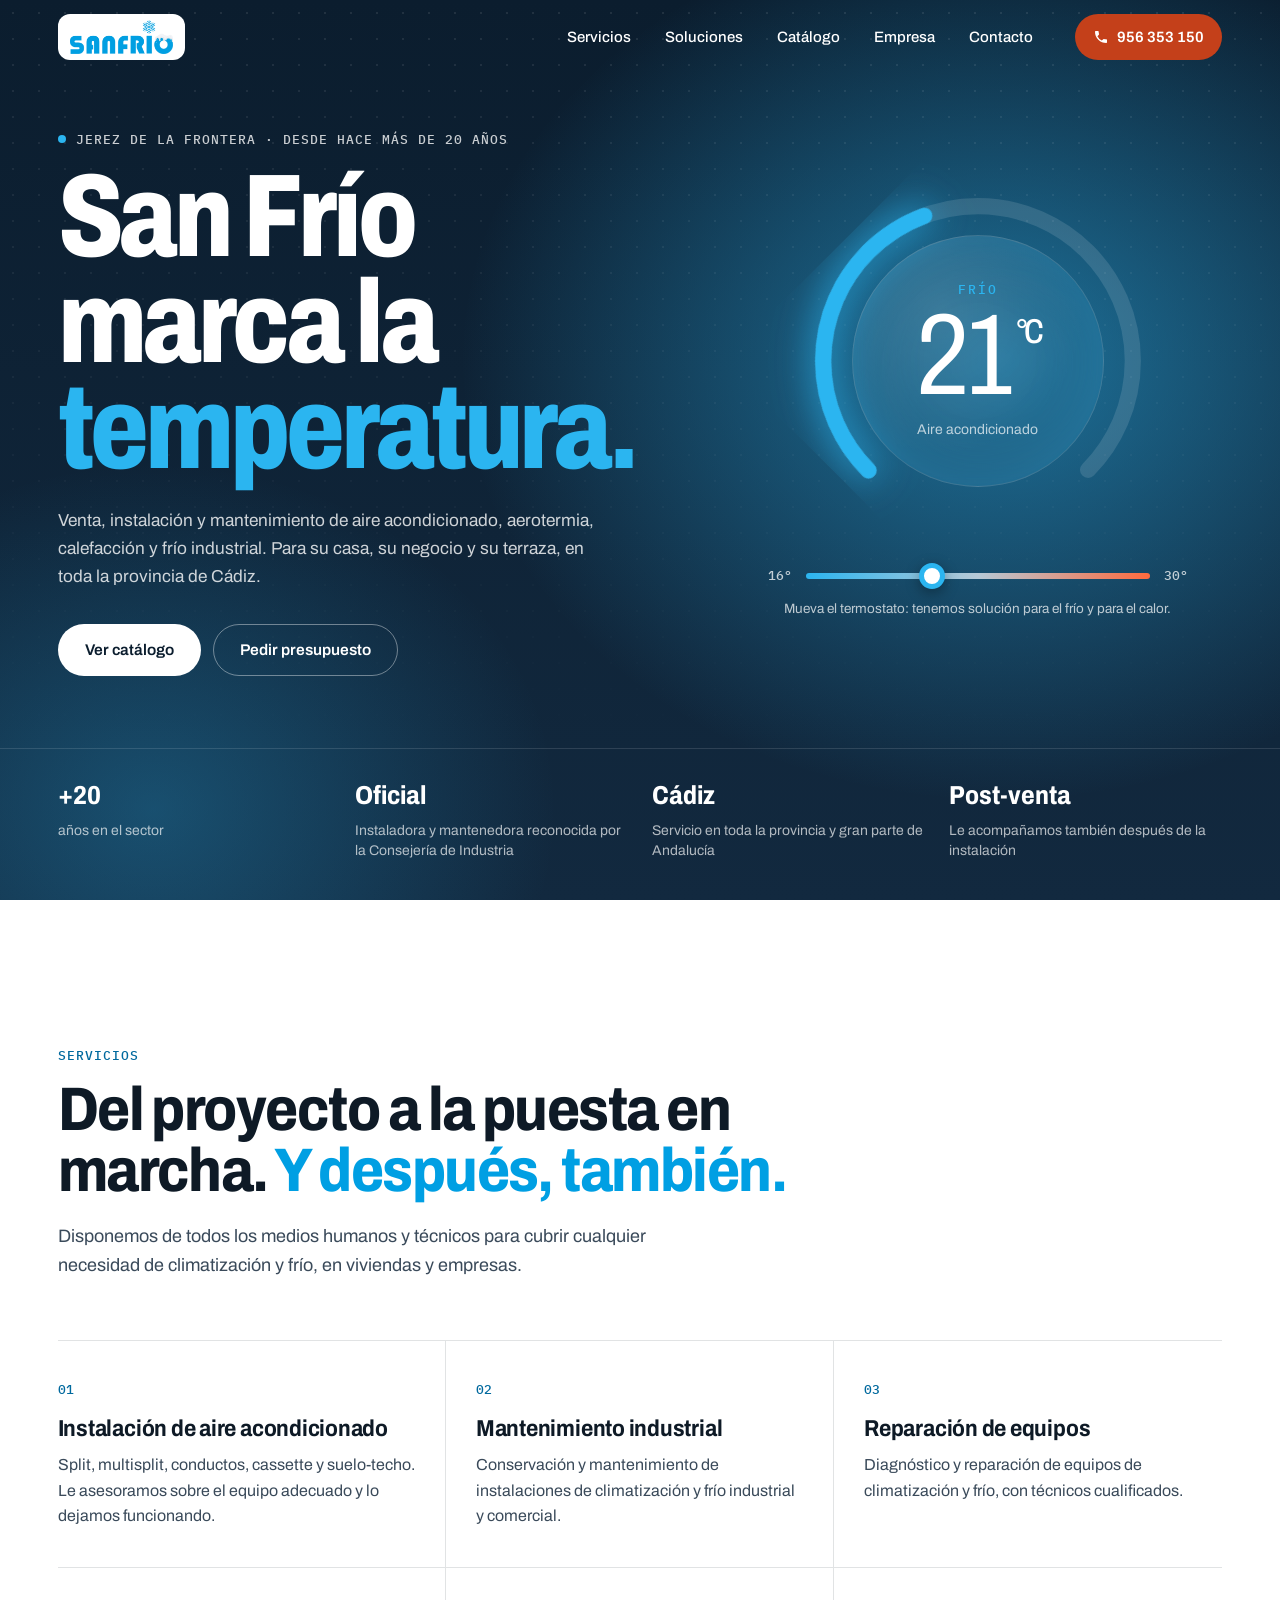
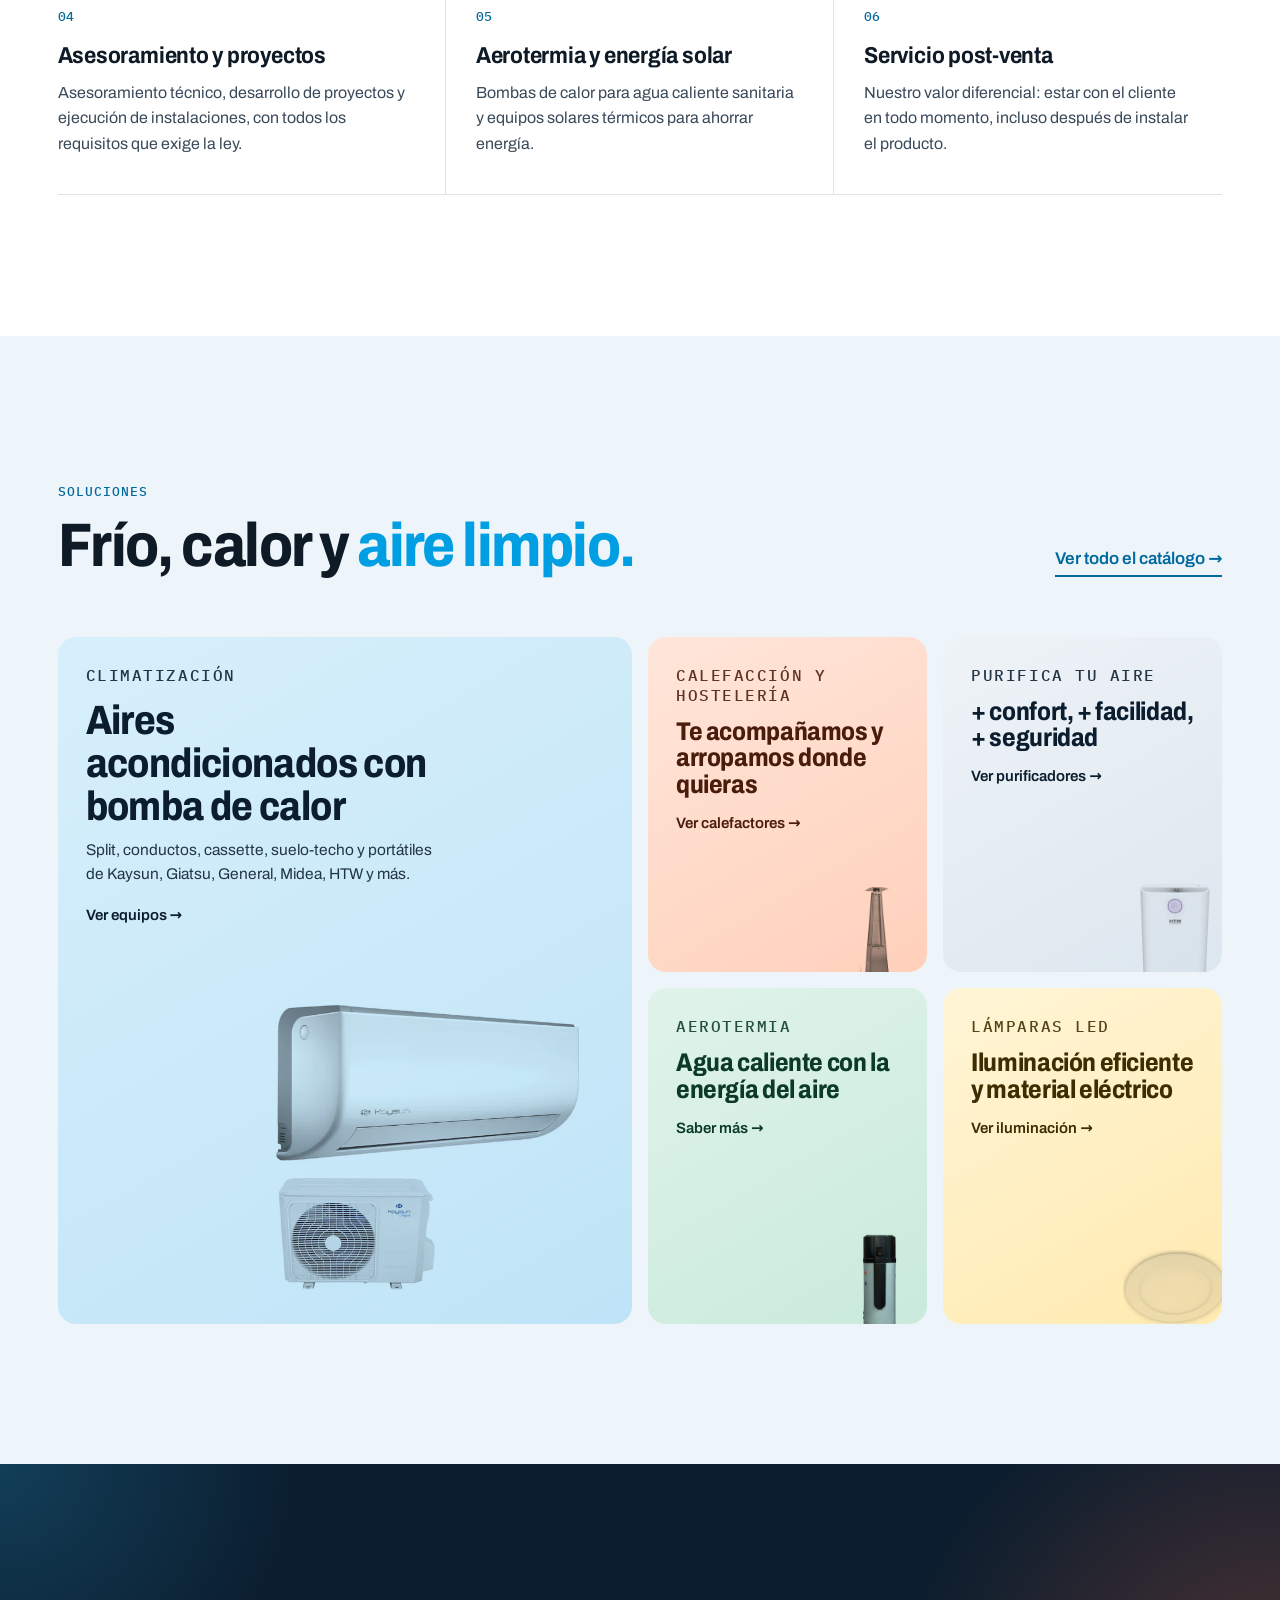
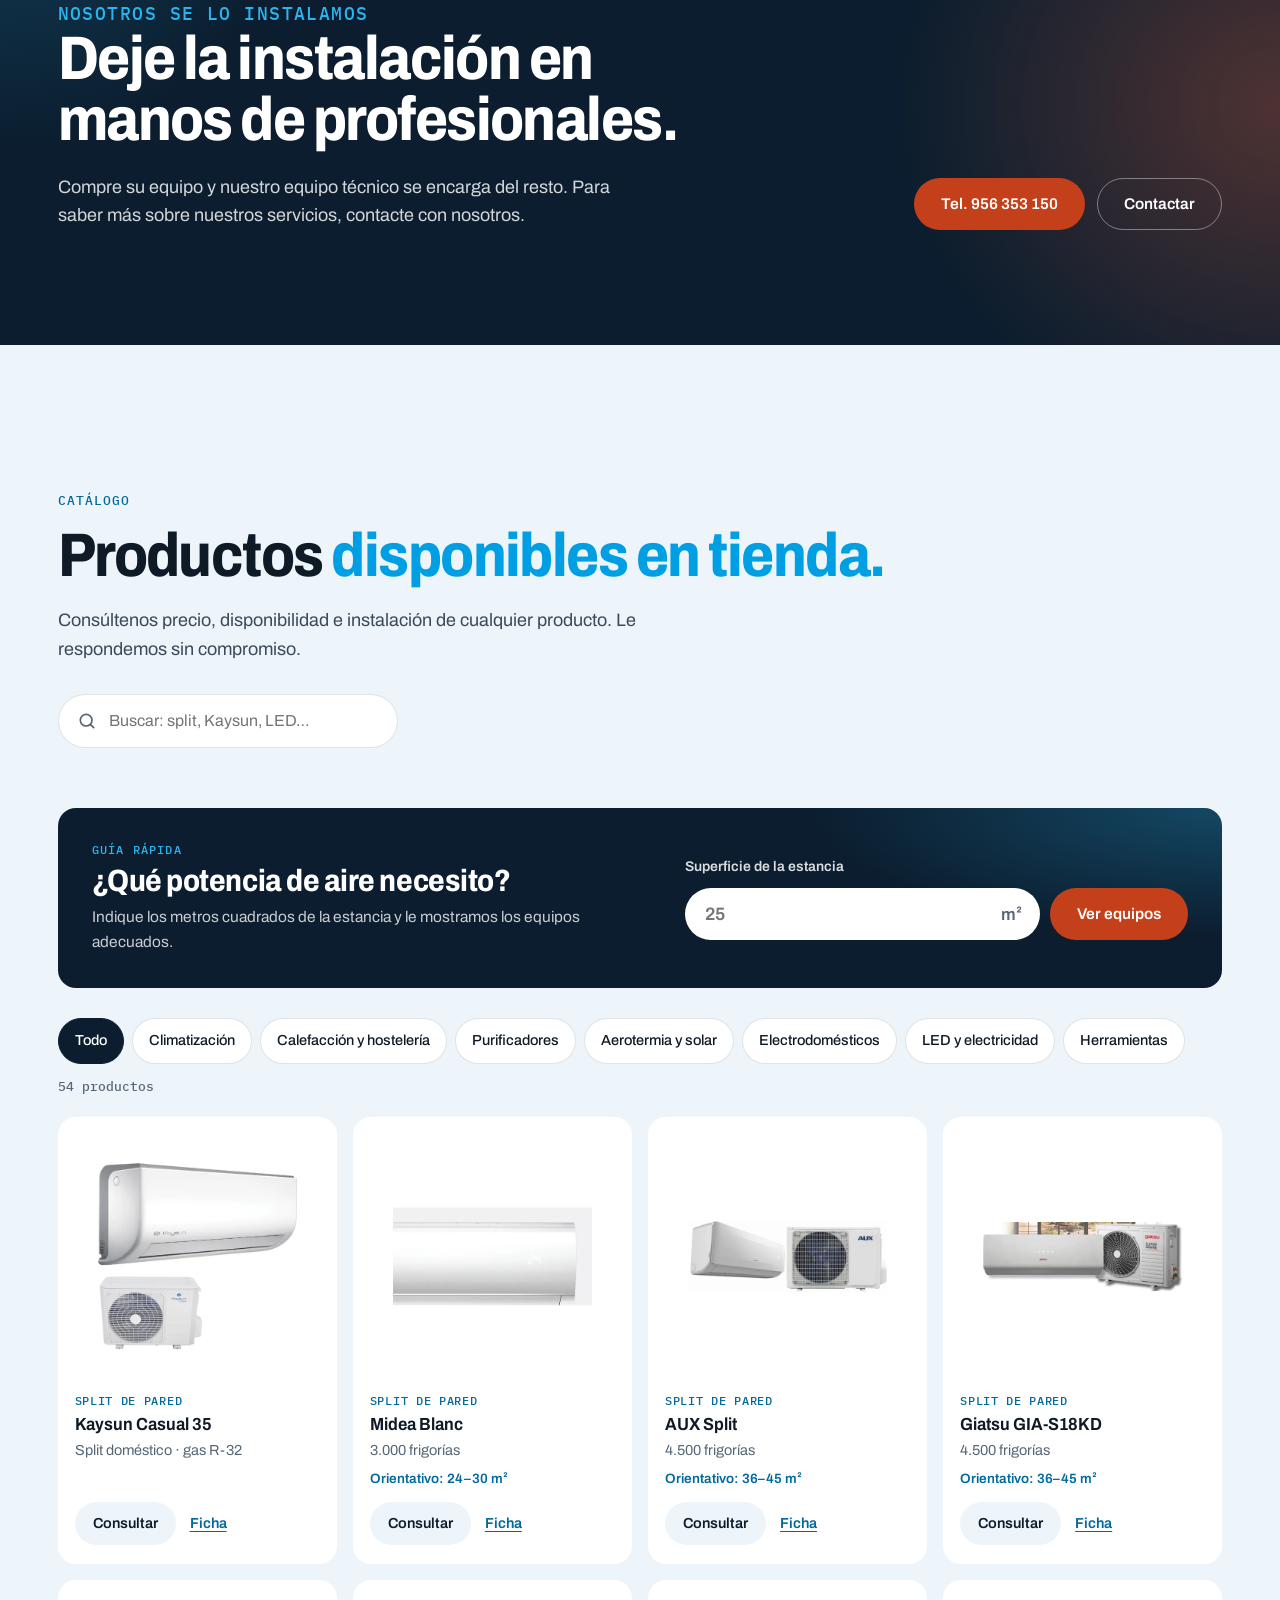
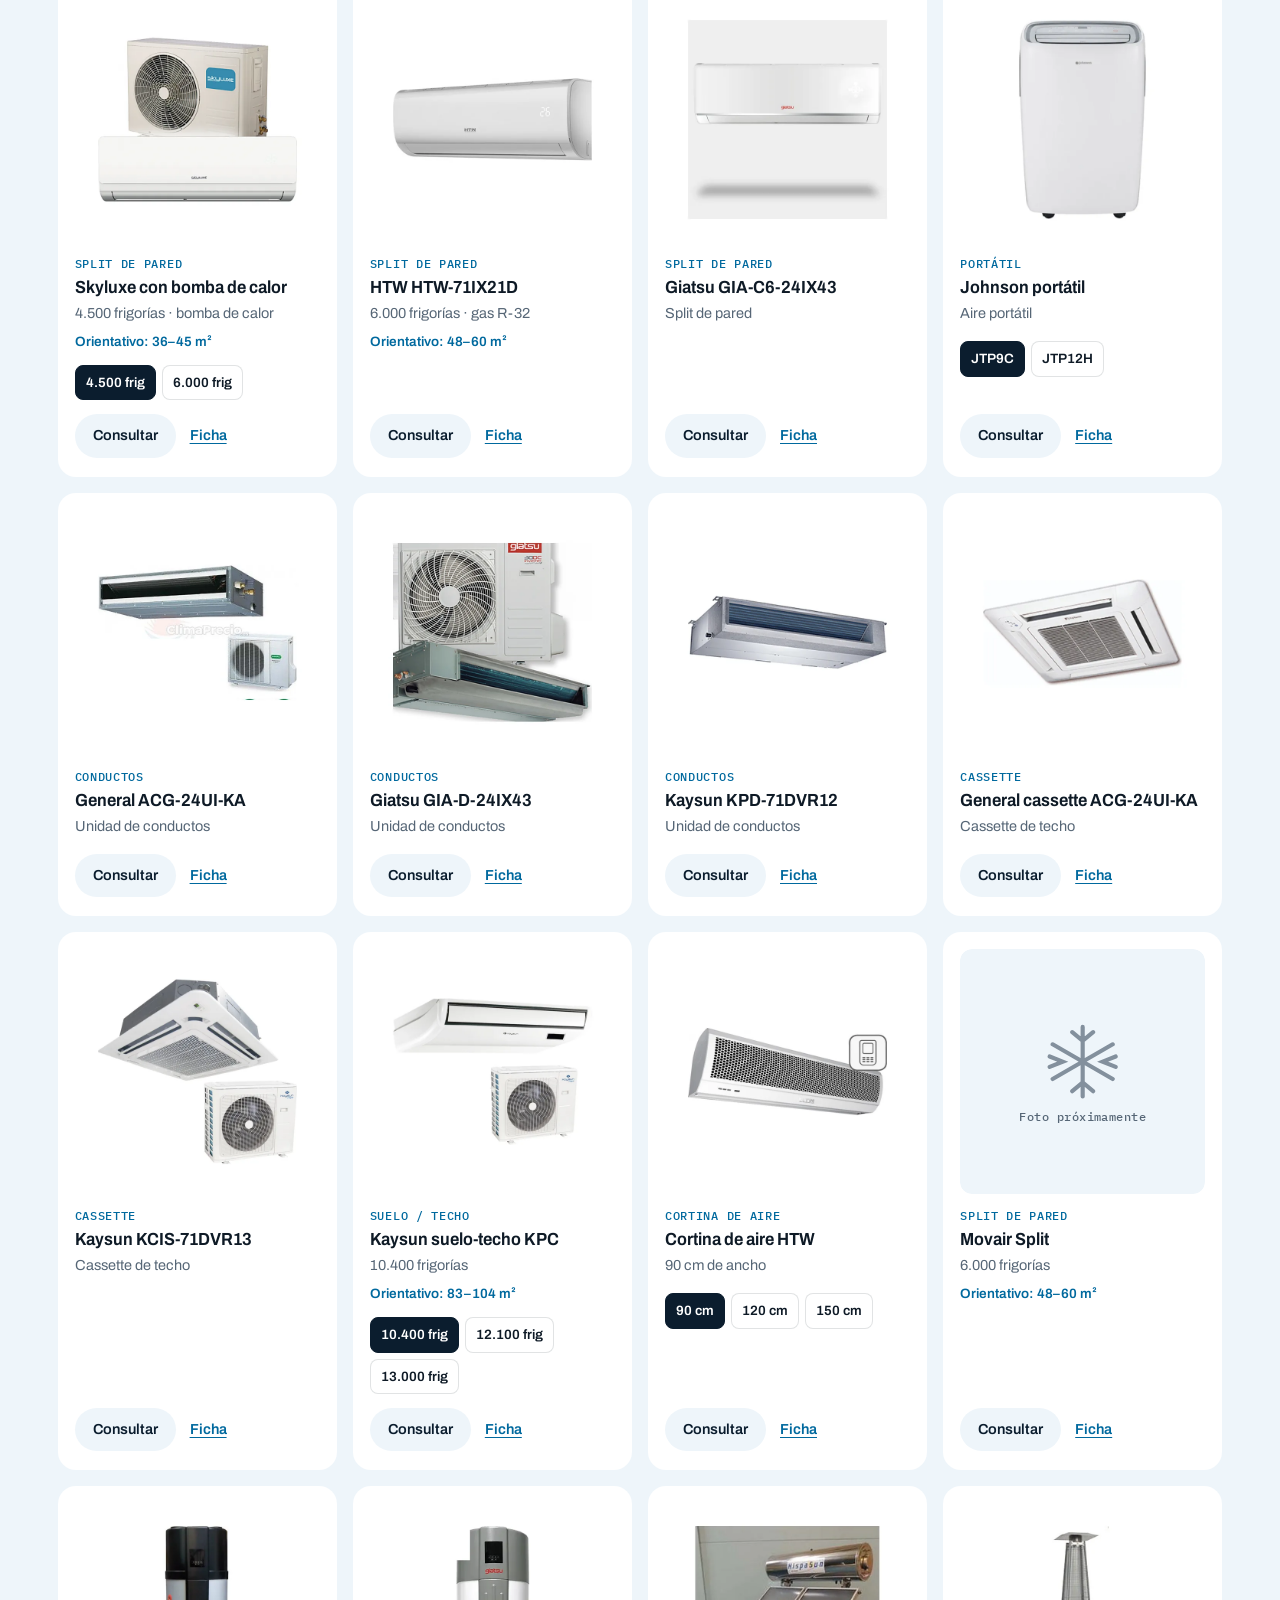
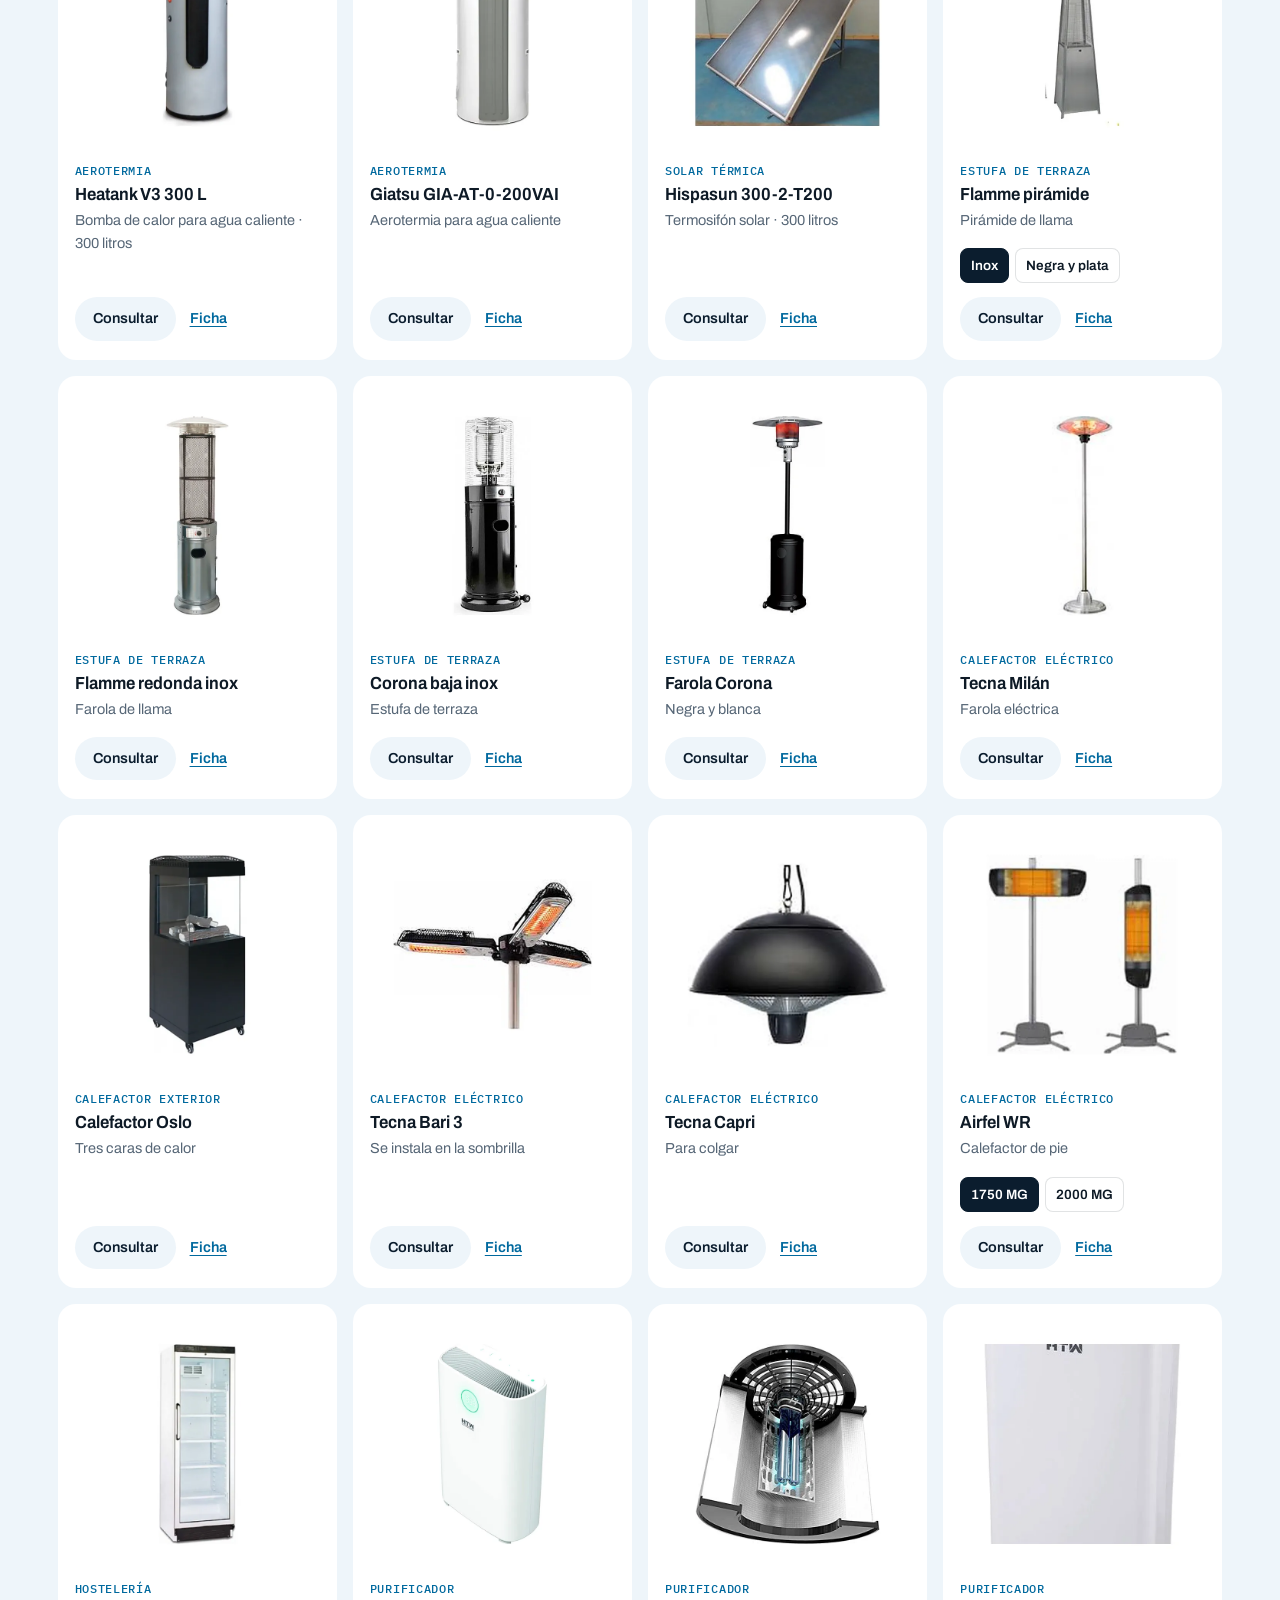
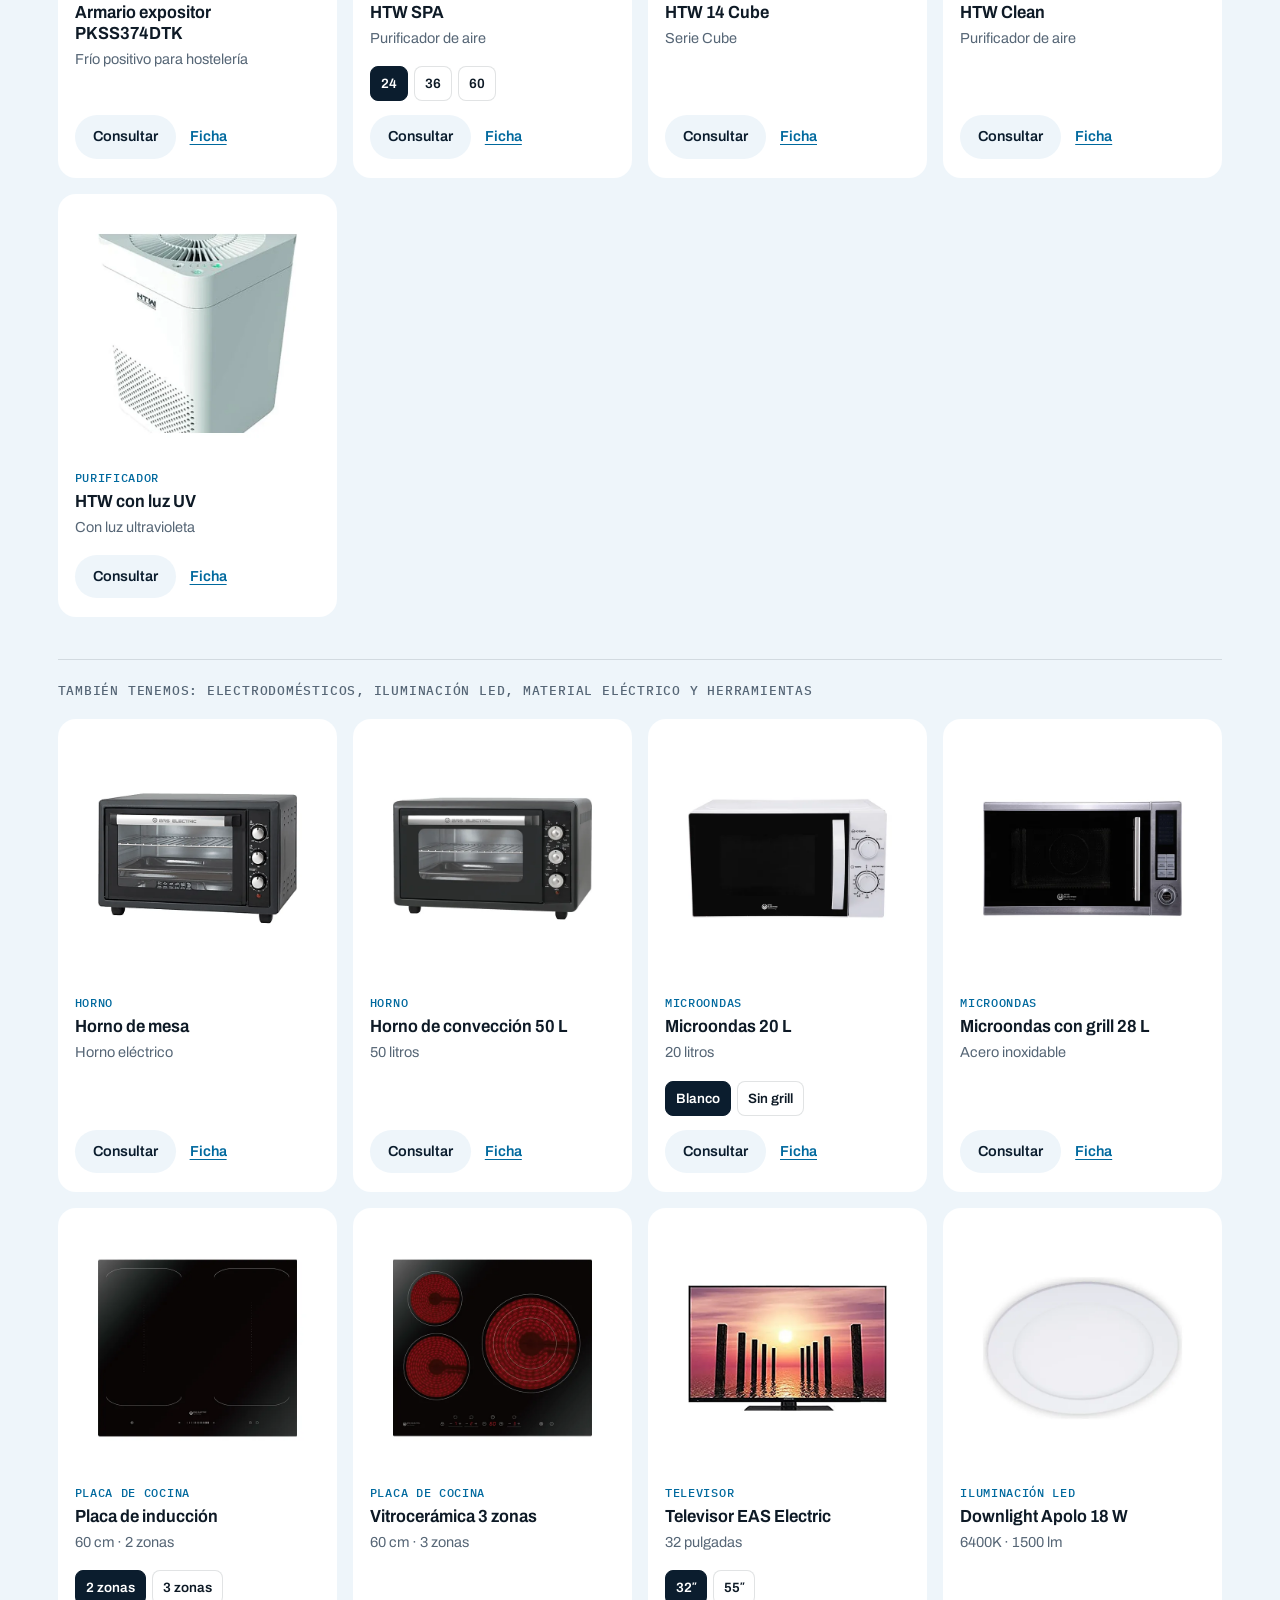
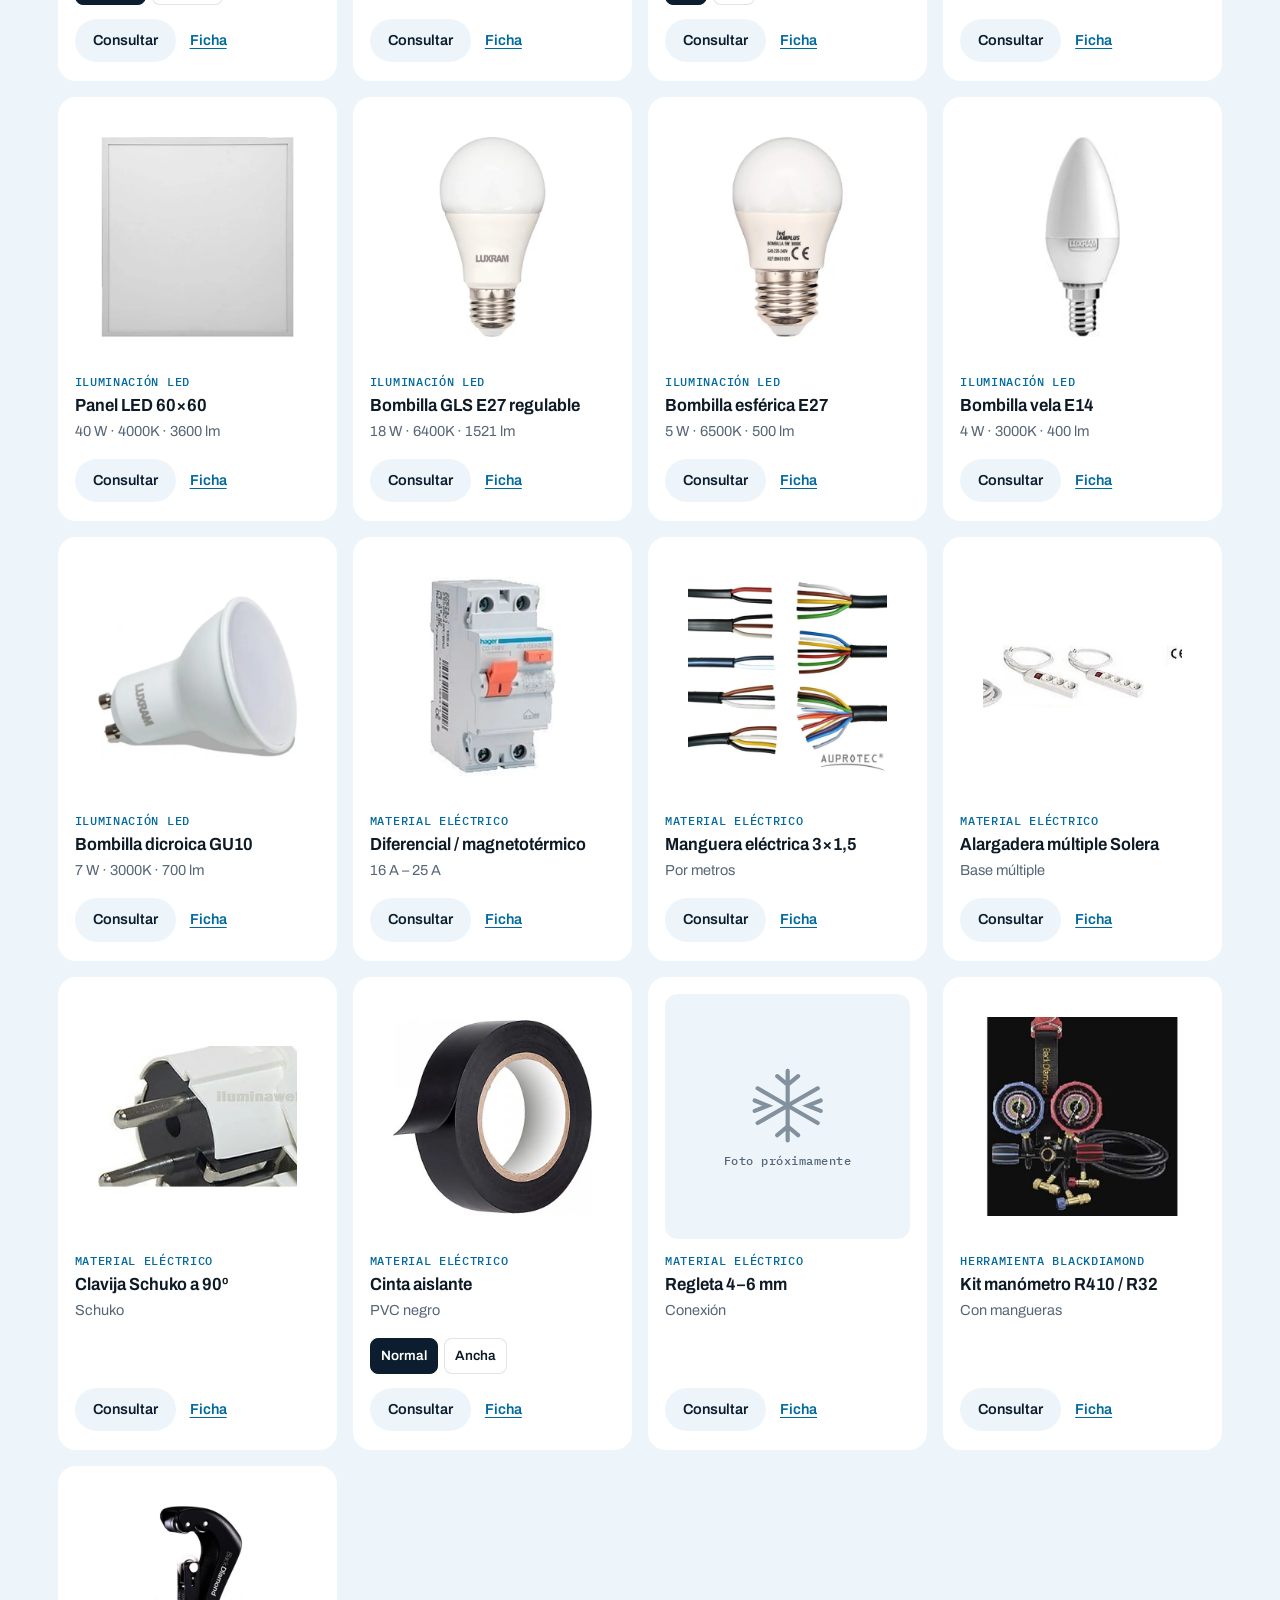
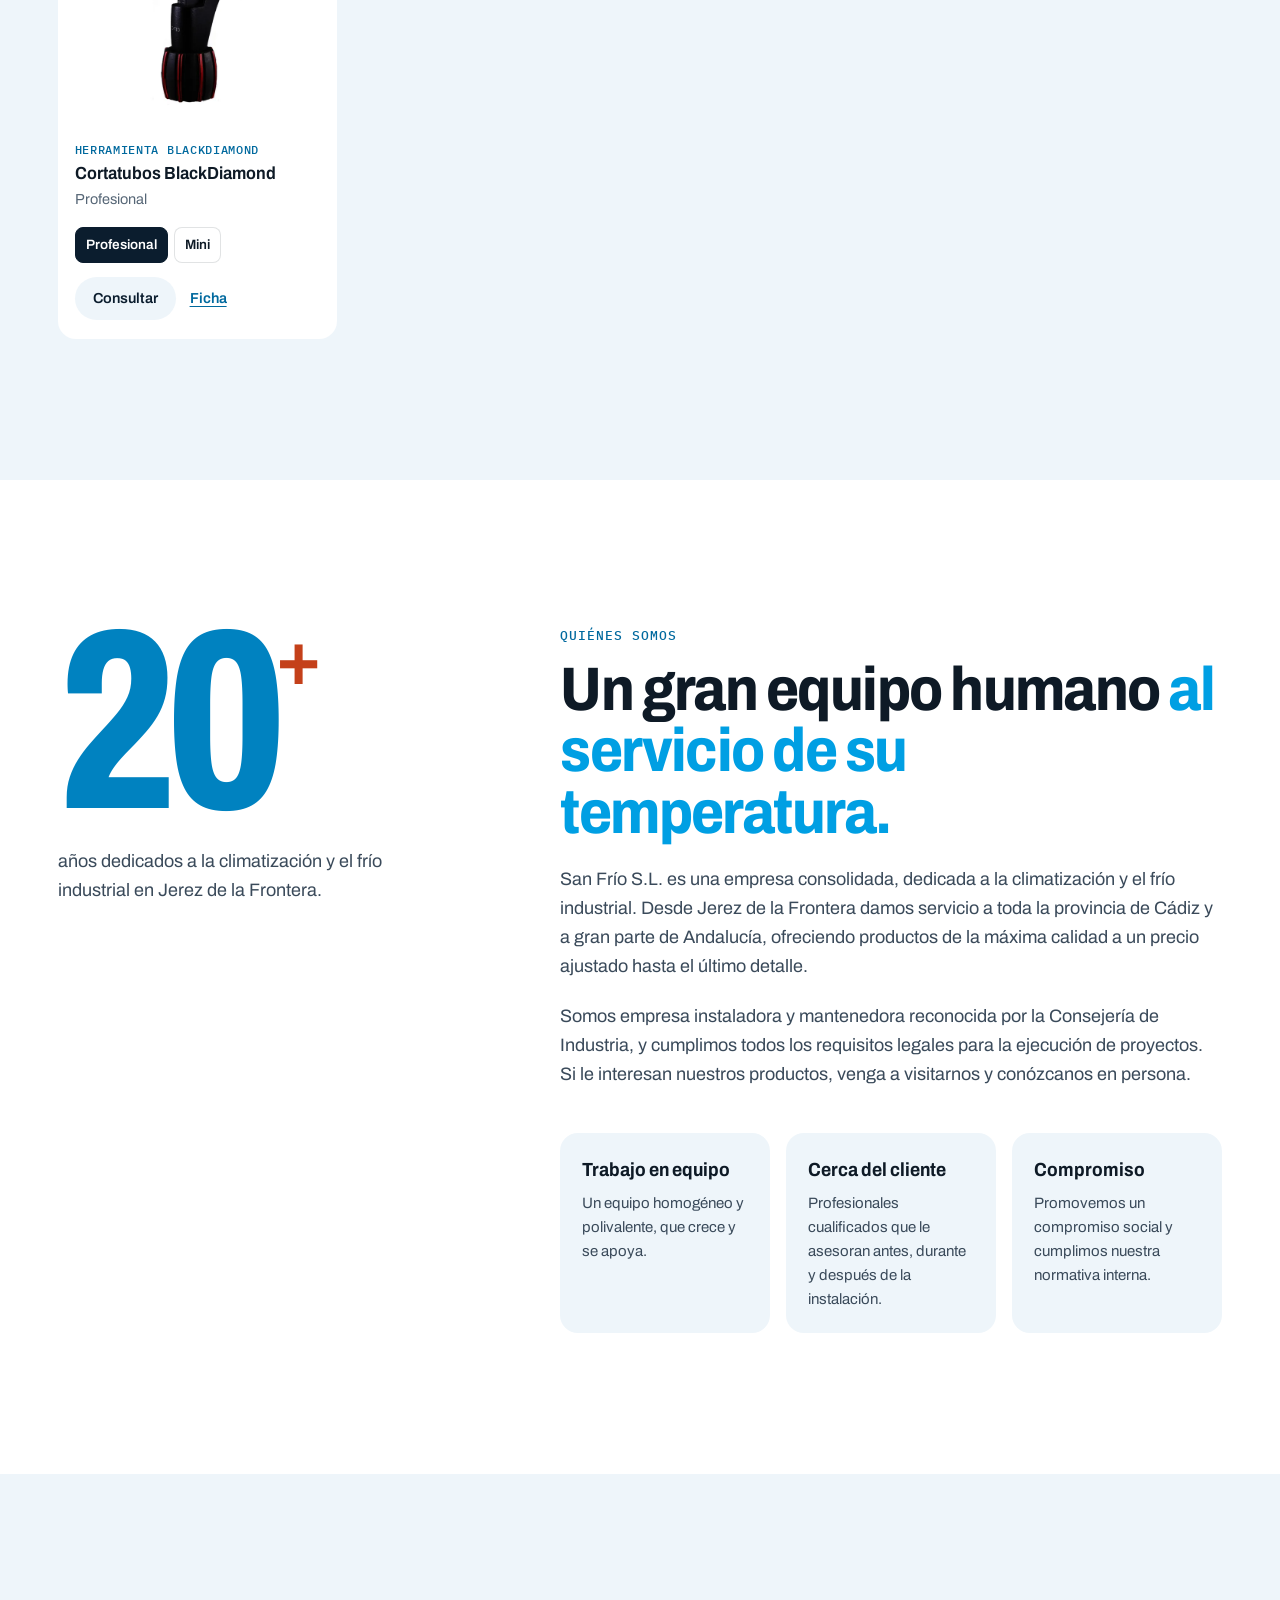
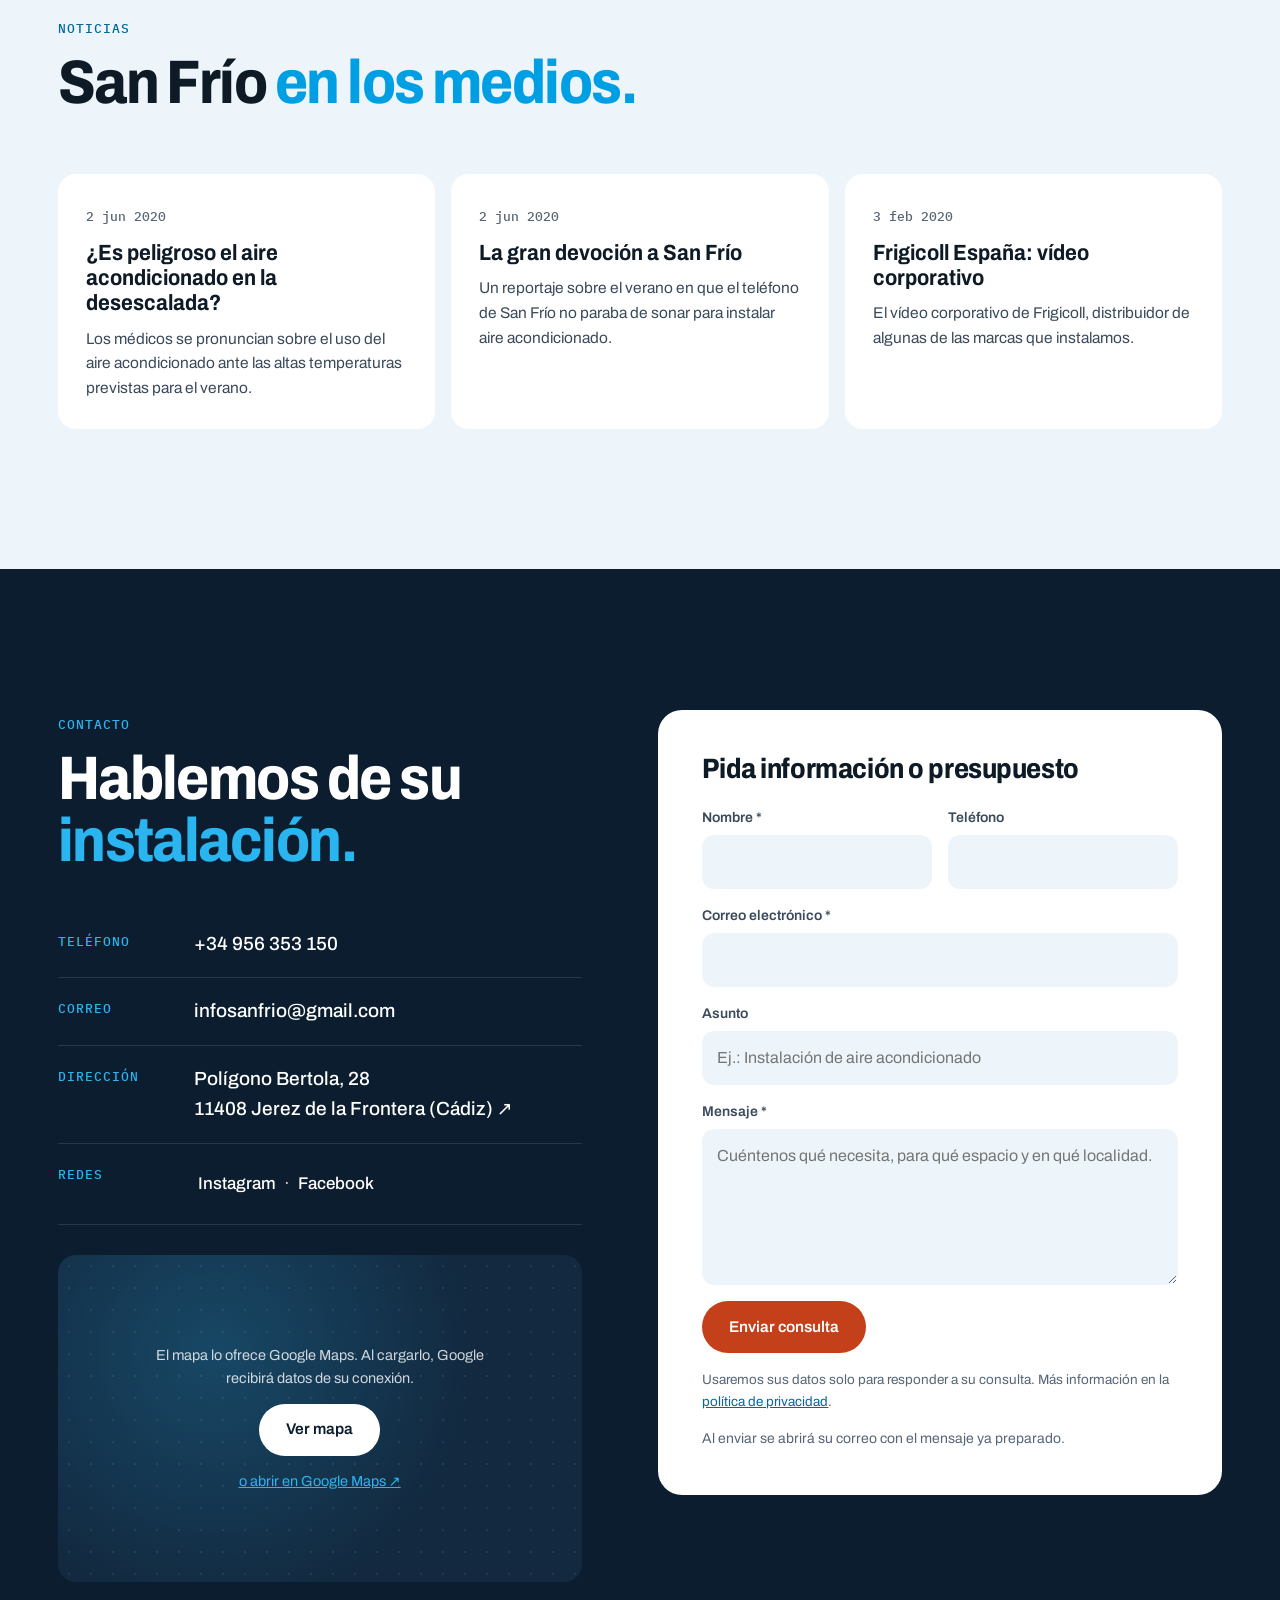
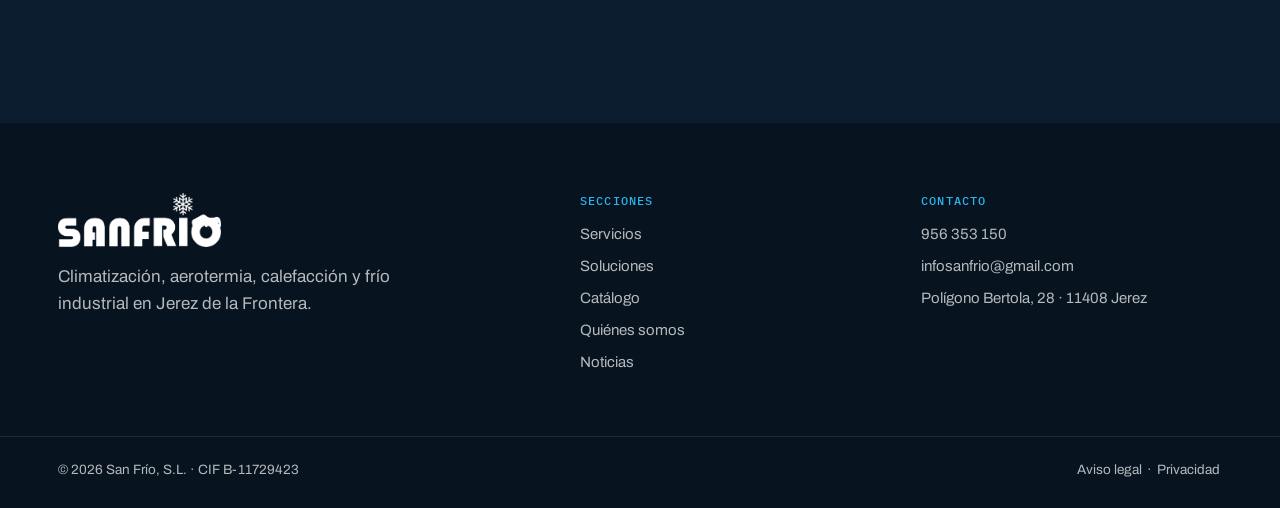
==== commit 592fabc8: "Catálogo renovado: fotos unificadas, variantes agrupadas, guía de potencia por m² y ficha ampliada C" ====
--- a/index.html
+++ b/index.html
@@ -15,7 +15,7 @@
   <meta name="theme-color" content="#0b1d2e">
   <link rel="icon" href="data:image/svg+xml,%3Csvg xmlns='http://www.w3.org/2000/svg' viewBox='0 0 48 48'%3E%3Crect width='48' height='48' rx='12' fill='%23009fe3'/%3E%3Cg fill='none' stroke='white' stroke-width='3' stroke-linecap='round'%3E%3Cpath d='M24 8v32M10 16l28 16M10 32l28-16'/%3E%3C/g%3E%3C/svg%3E">
   <link rel="preload" href="assets/fonts/archivo.woff2" as="font" type="font/woff2" crossorigin>
-  <link rel="stylesheet" href="styles.css?v=20261126">
+  <link rel="stylesheet" href="styles.css?v=20261128">
   <script type="application/ld+json">
   {"@context":"https://schema.org","@type":"HVACBusiness","name":"San Frío S.L.","telephone":"+34956353150","email":"infosanfrio@gmail.com","url":"https://www.sanfrio.com/","logo":"https://www.sanfrio.com/assets/img/logo.webp","address":{"@type":"PostalAddress","streetAddress":"Polígono Bertola, 28","addressLocality":"Jerez de la Frontera","postalCode":"11408","addressRegion":"Cádiz","addressCountry":"ES"},"areaServed":"Provincia de Cádiz","sameAs":["https://www.facebook.com/sanfrioclimatizacion","https://www.instagram.com/sanfrioclimatizacion/"]}
   </script>
@@ -130,23 +130,23 @@
     <div class="bento">
       <a class="tile tile--cold tile--big reveal" href="#catalogo" data-filter="clima">
         <div class="tile-text"><p class="tile-k">Climatización</p><h3>Aires acondicionados con bomba de calor</h3><p>Split, conductos, cassette, suelo-techo y portátiles de Kaysun, Giatsu, General, Midea, HTW y más.</p><span class="tile-go">Ver equipos →</span></div>
-        <img src="assets/img/kaysun-casual.webp" alt="Split Kaysun con unidad exterior" loading="lazy">
+        <img src="assets/img/kaysun-casual.webp?v=2" alt="Split Kaysun con unidad exterior" loading="lazy">
       </a>
       <a class="tile tile--hot reveal" href="#catalogo" data-filter="calor">
         <div class="tile-text"><p class="tile-k">Calefacción y hostelería</p><h3>Te acompañamos y arropamos donde quieras</h3><span class="tile-go">Ver calefactores →</span></div>
-        <img src="assets/img/cal-flamme-inox.webp" alt="Estufa de exterior de pirámide Flamme" loading="lazy">
+        <img src="assets/img/cal-flamme-inox.webp?v=2" alt="Estufa de exterior de pirámide Flamme" loading="lazy">
       </a>
       <a class="tile tile--air reveal" href="#catalogo" data-filter="aire">
         <div class="tile-text"><p class="tile-k">Purifica tu aire</p><h3>+ confort, + facilidad, + seguridad</h3><span class="tile-go">Ver purificadores →</span></div>
-        <img src="assets/img/pur-36spa.webp" alt="Purificador de aire HTW" loading="lazy">
+        <img src="assets/img/pur-36spa.webp?v=2" alt="Purificador de aire HTW" loading="lazy">
       </a>
       <a class="tile tile--green reveal" href="#catalogo" data-filter="energia">
         <div class="tile-text"><p class="tile-k">Aerotermia</p><h3>Agua caliente con la energía del aire</h3><span class="tile-go">Saber más →</span></div>
-        <img src="assets/img/heatank-300.webp" alt="Acumulador de aerotermia Heatank" loading="lazy">
+        <img src="assets/img/heatank-300.webp?v=2" alt="Acumulador de aerotermia Heatank" loading="lazy">
       </a>
       <a class="tile tile--light reveal" href="#catalogo" data-filter="electricidad">
         <div class="tile-text"><p class="tile-k">Lámparas LED</p><h3>Iluminación eficiente y material eléctrico</h3><span class="tile-go">Ver iluminación →</span></div>
-        <img src="assets/img/led-downlight.webp" alt="Downlight LED" loading="lazy">
+        <img src="assets/img/led-downlight.webp?v=2" alt="Downlight LED" loading="lazy">
       </a>
     </div>
   </div>
@@ -182,6 +182,20 @@
         <input type="search" id="search" placeholder="Buscar: split, Kaysun, LED…" autocomplete="off">
       </label>
     </header>
+
+    <div class="sizer reveal" id="sizer">
+      <div class="sizer-q">
+        <p class="sizer-k">Guía rápida</p>
+        <h3>¿Qué potencia de aire necesito?</h3>
+        <p>Indique los metros cuadrados de la estancia y le mostramos los equipos adecuados.</p>
+      </div>
+      <form class="sizer-form" id="sizer-form">
+        <label for="sizer-m2">Superficie de la estancia</label>
+        <div class="sizer-in"><input id="sizer-m2" type="number" inputmode="numeric" min="5" max="200" step="1" placeholder="25"><span>m²</span></div>
+        <button class="btn btn-hot" type="submit">Ver equipos</button>
+      </form>
+      <p class="sizer-out" id="sizer-out" aria-live="polite" hidden></p>
+    </div>
 
     <div class="chips" role="group" aria-label="Filtrar por categoría">
       <button class="chip is-on" data-g="all" aria-pressed="true">Todo</button>
@@ -197,81 +211,87 @@
 
     <div class="grid" id="grid">
 <!--CATALOG-->
-<article class="p" id="p-aysun-kay-cd-35dr-8" data-g="clima" data-name="kaysun casual kay-cd-35dr11"><div class="p-media"><img src="assets/img/kaysun-casual.webp" alt="Kaysun Casual KAY-CD-35DR11" loading="lazy"></div><p class="p-cat">Split y multisplit</p><h3 class="p-name">Kaysun Casual KAY-CD-35DR11</h3><p class="p-fact">Split doméstico · R-32</p><button class="p-ask" type="button" data-product="Kaysun Casual KAY-CD-35DR11">Consultar</button></article>
-<article class="p" id="p-aux-split-de-4500-frigorias" data-g="clima" data-name="aux split 4.500 frigorías"><div class="p-media"><img src="assets/img/aux-4500.webp" alt="AUX Split 4.500 frigorías" loading="lazy"></div><p class="p-cat">Split y multisplit</p><h3 class="p-name">AUX Split 4.500 frigorías</h3><p class="p-fact">4.500 frig/h</p><button class="p-ask" type="button" data-product="AUX Split 4.500 frigorías">Consultar</button></article>
-<article class="p" id="p-giatsu-gia-s18kd" data-g="clima" data-name="giatsu split gia-s18kd"><div class="p-media"><img src="assets/img/giatsu-s18kd.webp" alt="Giatsu Split GIA-S18KD" loading="lazy"></div><p class="p-cat">Split y multisplit</p><h3 class="p-name">Giatsu Split GIA-S18KD</h3><p class="p-fact">4.500 frigorías</p><button class="p-ask" type="button" data-product="Giatsu Split GIA-S18KD">Consultar</button></article>
-<article class="p" id="p-giatsu-gia-c6-24ix43" data-g="clima" data-name="giatsu split gia-c6-24ix43"><div class="p-media"><img src="assets/img/giatsu-c6.webp" alt="Giatsu Split GIA-C6-24IX43" loading="lazy"></div><p class="p-cat">Split y multisplit</p><h3 class="p-name">Giatsu Split GIA-C6-24IX43</h3><p class="p-fact">Split de pared</p><button class="p-ask" type="button" data-product="Giatsu Split GIA-C6-24IX43">Consultar</button></article>
-<article class="p" id="p-htw-split-htw-71ix21d-r32" data-g="clima" data-name="htw split htw-71ix21d r32"><div class="p-media"><img src="assets/img/htw-71.webp" alt="HTW Split HTW-71IX21D R32" loading="lazy"></div><p class="p-cat">Split y multisplit</p><h3 class="p-name">HTW Split HTW-71IX21D R32</h3><p class="p-fact">6.000 frigorías</p><button class="p-ask" type="button" data-product="HTW Split HTW-71IX21D R32">Consultar</button></article>
-<article class="p" id="p-midea-blanc-msmabu-12hrdn1" data-g="clima" data-name="midea blanc msmabu-12hrdn1"><div class="p-media"><img src="assets/img/midea-blanc.webp" alt="Midea Blanc MSMABU-12HRDN1" loading="lazy"></div><p class="p-cat">Split y multisplit</p><h3 class="p-name">Midea Blanc MSMABU-12HRDN1</h3><p class="p-fact">3.000 frigorías</p><button class="p-ask" type="button" data-product="Midea Blanc MSMABU-12HRDN1">Consultar</button></article>
-<article class="p" id="p-aire-acondicionado-sky-luxe-4500-frig-h" data-g="clima" data-name="sky luxe 4.500 frig/h"><div class="p-media"><img src="assets/img/skyluxe-4500.webp" alt="Sky Luxe 4.500 frig/h" loading="lazy"></div><p class="p-cat">Split y multisplit</p><h3 class="p-name">Sky Luxe 4.500 frig/h</h3><p class="p-fact">Bomba de calor</p><button class="p-ask" type="button" data-product="Sky Luxe 4.500 frig/h">Consultar</button></article>
-<article class="p" id="p-skyluxe-aire-acondicionado-6-000-frigorias" data-g="clima" data-name="skyluxe 6.000 frigorías"><div class="p-media"><img src="assets/img/skyluxe-6000.webp" alt="Skyluxe 6.000 frigorías" loading="lazy"></div><p class="p-cat">Split y multisplit</p><h3 class="p-name">Skyluxe 6.000 frigorías</h3><p class="p-fact">Bomba de calor</p><button class="p-ask" type="button" data-product="Skyluxe 6.000 frigorías">Consultar</button></article>
-<article class="p" id="p-general-acg-24ui-kk" data-g="clima" data-name="general conducto acg-24ui-ka"><div class="p-media"><img src="assets/img/general-conducto.webp" alt="General conducto ACG-24UI-KA" loading="lazy"></div><p class="p-cat">Conductos</p><h3 class="p-name">General conducto ACG-24UI-KA</h3><p class="p-fact">Unidad de conductos</p><button class="p-ask" type="button" data-product="General conducto ACG-24UI-KA">Consultar</button></article>
-<article class="p" id="p-giatsu-gia-d-24ix43" data-g="clima" data-name="giatsu conducto gia-d-24ix43"><div class="p-media"><img src="assets/img/giatsu-conducto.webp" alt="Giatsu conducto GIA-D-24IX43" loading="lazy"></div><p class="p-cat">Conductos</p><h3 class="p-name">Giatsu conducto GIA-D-24IX43</h3><p class="p-fact">Unidad de conductos</p><button class="p-ask" type="button" data-product="Giatsu conducto GIA-D-24IX43">Consultar</button></article>
-<article class="p" id="p-kaysun-kpd-71dvr12" data-g="clima" data-name="kaysun kpd-71dvr12"><div class="p-media"><img src="assets/img/kaysun-kpd.webp" alt="Kaysun KPD-71DVR12" loading="lazy"></div><p class="p-cat">Conductos</p><h3 class="p-name">Kaysun KPD-71DVR12</h3><p class="p-fact">Unidad de conductos</p><button class="p-ask" type="button" data-product="Kaysun KPD-71DVR12">Consultar</button></article>
-<article class="p" id="p-general-aug-24ui-kk" data-g="clima" data-name="general cassette acg-24ui-ka"><div class="p-media"><img src="assets/img/general-cassette.webp" alt="General cassette ACG-24UI-KA" loading="lazy"></div><p class="p-cat">Cassette</p><h3 class="p-name">General cassette ACG-24UI-KA</h3><p class="p-fact">Cassette de techo</p><button class="p-ask" type="button" data-product="General cassette ACG-24UI-KA">Consultar</button></article>
-<article class="p" id="p-kaisun-kcis-71dvr12" data-g="clima" data-name="kaysun kcis-71dvr13"><div class="p-media"><img src="assets/img/kaysun-kcis.webp" alt="Kaysun KCIS-71DVR13" loading="lazy"></div><p class="p-cat">Cassette</p><h3 class="p-name">Kaysun KCIS-71DVR13</h3><p class="p-fact">Cassette de techo</p><button class="p-ask" type="button" data-product="Kaysun KCIS-71DVR13">Consultar</button></article>
-<article class="p" id="p-kaysun-kpc-125dtr11-12-10-400fg-h" data-g="clima" data-name="kaysun kpc-125dtr11-12"><div class="p-media"><img src="assets/img/kaysun-suelotecho.webp" alt="Kaysun KPC-125DTR11-12" loading="lazy"></div><p class="p-cat">Suelo / techo</p><h3 class="p-name">Kaysun KPC-125DTR11-12</h3><p class="p-fact">10.400 frig/h</p><button class="p-ask" type="button" data-product="Kaysun KPC-125DTR11-12">Consultar</button></article>
-<article class="p" id="p-kaysun-kpc-140dtr-11-12-100fg-h" data-g="clima" data-name="kaysun kpc 140dvr.13"><div class="p-media"><img src="assets/img/kaysun-suelotecho.webp" alt="Kaysun KPC 140DVR.13" loading="lazy"></div><p class="p-cat">Suelo / techo</p><h3 class="p-name">Kaysun KPC 140DVR.13</h3><p class="p-fact">12.100 frig/h</p><button class="p-ask" type="button" data-product="Kaysun KPC 140DVR.13">Consultar</button></article>
-<article class="p" id="p-kaysun-kpc-160dtr-11-13-000fg-h" data-g="clima" data-name="kaysun kpc 160dvr.13"><div class="p-media"><img src="assets/img/kaysun-suelotecho.webp" alt="Kaysun KPC 160DVR.13" loading="lazy"></div><p class="p-cat">Suelo / techo</p><h3 class="p-name">Kaysun KPC 160DVR.13</h3><p class="p-fact">13.000 frig/h</p><button class="p-ask" type="button" data-product="Kaysun KPC 160DVR.13">Consultar</button></article>
-<article class="p" id="p-aire-acondicionado-portatil-johnson-jtp12h" data-g="clima" data-name="johnson jtp12h portátil"><div class="p-media"><img src="assets/img/johnson-jtp12h.webp" alt="Johnson JTP12H portátil" loading="lazy"></div><p class="p-cat">Portátiles</p><h3 class="p-name">Johnson JTP12H portátil</h3><p class="p-fact">Con bomba de calor</p><button class="p-ask" type="button" data-product="Johnson JTP12H portátil">Consultar</button></article>
-<article class="p" id="p-portatil-johnson-jtp9c" data-g="clima" data-name="johnson jtp9c portátil"><div class="p-media"><img src="assets/img/johnson-jtp9c.webp" alt="Johnson JTP9C portátil" loading="lazy"></div><p class="p-cat">Portátiles</p><h3 class="p-name">Johnson JTP9C portátil</h3><p class="p-fact">Aire portátil</p><button class="p-ask" type="button" data-product="Johnson JTP9C portátil">Consultar</button></article>
-<article class="p" id="p-htw-ac9-1400sa1" data-g="clima" data-name="cortina de aire htw-ac9-1400sa1"><div class="p-media"><img src="assets/img/htw-cortina.webp" alt="Cortina de aire HTW-AC9-1400SA1" loading="lazy"></div><p class="p-cat">Cortinas de aire</p><h3 class="p-name">Cortina de aire HTW-AC9-1400SA1</h3><p class="p-fact">90 cm</p><button class="p-ask" type="button" data-product="Cortina de aire HTW-AC9-1400SA1">Consultar</button></article>
-<article class="p" id="p-htw-ac12-1900sa1" data-g="clima" data-name="cortina de aire htw-ac12-1900sa1"><div class="p-media"><img src="assets/img/htw-cortina.webp" alt="Cortina de aire HTW-AC12-1900SA1" loading="lazy"></div><p class="p-cat">Cortinas de aire</p><h3 class="p-name">Cortina de aire HTW-AC12-1900SA1</h3><p class="p-fact">120 cm</p><button class="p-ask" type="button" data-product="Cortina de aire HTW-AC12-1900SA1">Consultar</button></article>
-<article class="p" id="p-htw-ac15-2500sa1" data-g="clima" data-name="cortina de aire htw-ac15-2500sa1"><div class="p-media"><img src="assets/img/htw-cortina.webp" alt="Cortina de aire HTW-AC15-2500SA1" loading="lazy"></div><p class="p-cat">Cortinas de aire</p><h3 class="p-name">Cortina de aire HTW-AC15-2500SA1</h3><p class="p-fact">150 cm</p><button class="p-ask" type="button" data-product="Cortina de aire HTW-AC15-2500SA1">Consultar</button></article>
-<article class="p" id="p-purificador-htw-14cube" data-g="aire" data-name="purificador htw 14 cube"><div class="p-media"><img src="assets/img/pur-14cube.webp" alt="Purificador HTW 14 Cube" loading="lazy"></div><p class="p-cat">Purificadores</p><h3 class="p-name">Purificador HTW 14 Cube</h3><p class="p-fact">Serie Cube</p><button class="p-ask" type="button" data-product="Purificador HTW 14 Cube">Consultar</button></article>
-<article class="p" id="p-purificador-htw-24-spa" data-g="aire" data-name="purificador htw 24 spa"><div class="p-media"><img src="assets/img/pur-24spa.webp" alt="Purificador HTW 24 SPA" loading="lazy"></div><p class="p-cat">Purificadores</p><h3 class="p-name">Purificador HTW 24 SPA</h3><p class="p-fact">Purificador de aire</p><button class="p-ask" type="button" data-product="Purificador HTW 24 SPA">Consultar</button></article>
-<article class="p" id="p-purificador-htw-36-spa" data-g="aire" data-name="purificador htw 36 spa"><div class="p-media"><img src="assets/img/pur-36spa.webp" alt="Purificador HTW 36 SPA" loading="lazy"></div><p class="p-cat">Purificadores</p><h3 class="p-name">Purificador HTW 36 SPA</h3><p class="p-fact">Purificador de aire</p><button class="p-ask" type="button" data-product="Purificador HTW 36 SPA">Consultar</button></article>
-<article class="p" id="p-purificador-htw-60-spa" data-g="aire" data-name="purificador htw 60 spa"><div class="p-media"><img src="assets/img/pur-60spa.webp" alt="Purificador HTW 60 SPA" loading="lazy"></div><p class="p-cat">Purificadores</p><h3 class="p-name">Purificador HTW 60 SPA</h3><p class="p-fact">Purificador de aire</p><button class="p-ask" type="button" data-product="Purificador HTW 60 SPA">Consultar</button></article>
-<article class="p" id="p-purificador-htw-clean" data-g="aire" data-name="purificador htw clean"><div class="p-media"><img src="assets/img/pur-clean.webp" alt="Purificador HTW Clean" loading="lazy"></div><p class="p-cat">Purificadores</p><h3 class="p-name">Purificador HTW Clean</h3><p class="p-fact">Purificador de aire</p><button class="p-ask" type="button" data-product="Purificador HTW Clean">Consultar</button></article>
-<article class="p" id="p-purificador-htw-con-luz-uv" data-g="aire" data-name="purificador htw con luz uv"><div class="p-media"><img src="assets/img/pur-uv.webp" alt="Purificador HTW con luz UV" loading="lazy"></div><p class="p-cat">Purificadores</p><h3 class="p-name">Purificador HTW con luz UV</h3><p class="p-fact">Con luz ultravioleta</p><button class="p-ask" type="button" data-product="Purificador HTW con luz UV">Consultar</button></article>
-<article class="p" id="p-calefactor-airfel-wr-1750-mg" data-g="calor" data-name="calefactor airfel wr 1750 mg"><div class="p-media"><img src="assets/img/cal-airfel.webp" alt="Calefactor Airfel WR 1750 MG" loading="lazy"></div><p class="p-cat">Calefacción exterior</p><h3 class="p-name">Calefactor Airfel WR 1750 MG</h3><p class="p-fact">Calefactor</p><button class="p-ask" type="button" data-product="Calefactor Airfel WR 1750 MG">Consultar</button></article>
-<article class="p" id="p-calefactor-airfel-wr-2000-mg" data-g="calor" data-name="calefactor airfel wr 2000 mg"><div class="p-media"><img src="assets/img/cal-airfel.webp" alt="Calefactor Airfel WR 2000 MG" loading="lazy"></div><p class="p-cat">Calefacción exterior</p><h3 class="p-name">Calefactor Airfel WR 2000 MG</h3><p class="p-fact">Calefactor</p><button class="p-ask" type="button" data-product="Calefactor Airfel WR 2000 MG">Consultar</button></article>
-<article class="p" id="p-calefactor-oslo-3-caras" data-g="calor" data-name="calefactor oslo 3 caras"><div class="p-media"><img src="assets/img/cal-oslo.webp" alt="Calefactor Oslo 3 caras" loading="lazy"></div><p class="p-cat">Calefacción exterior</p><h3 class="p-name">Calefactor Oslo 3 caras</h3><p class="p-fact">Exterior</p><button class="p-ask" type="button" data-product="Calefactor Oslo 3 caras">Consultar</button></article>
-<article class="p" id="p-calefactor-tecna-capri-para-colgar" data-g="calor" data-name="calefactor tecna capri para colgar"><div class="p-media"><img src="assets/img/cal-capri.webp" alt="Calefactor Tecna Capri para colgar" loading="lazy"></div><p class="p-cat">Calefacción exterior</p><h3 class="p-name">Calefactor Tecna Capri para colgar</h3><p class="p-fact">Colgante</p><button class="p-ask" type="button" data-product="Calefactor Tecna Capri para colgar">Consultar</button></article>
-<article class="p" id="p-corona-baja-inox" data-g="calor" data-name="corona baja inox"><div class="p-media"><img src="assets/img/cal-corona-baja.webp" alt="Corona baja inox" loading="lazy"></div><p class="p-cat">Calefacción exterior</p><h3 class="p-name">Corona baja inox</h3><p class="p-fact">Estufa de terraza</p><button class="p-ask" type="button" data-product="Corona baja inox">Consultar</button></article>
-<article class="p" id="p-farola-calefactora-corona-negra-y-blanca" data-g="calor" data-name="farola calefactora corona negra y blanca"><div class="p-media"><img src="assets/img/cal-corona-negra.webp" alt="Farola calefactora Corona negra y blanca" loading="lazy"></div><p class="p-cat">Calefacción exterior</p><h3 class="p-name">Farola calefactora Corona negra y blanca</h3><p class="p-fact">Estufa de terraza</p><button class="p-ask" type="button" data-product="Farola calefactora Corona negra y blanca">Consultar</button></article>
-<article class="p" id="p-farola-electrica-tecna-milan" data-g="calor" data-name="farola eléctrica tecna milán"><div class="p-media"><img src="assets/img/cal-milan.webp" alt="Farola eléctrica Tecna Milán" loading="lazy"></div><p class="p-cat">Calefacción exterior</p><h3 class="p-name">Farola eléctrica Tecna Milán</h3><p class="p-fact">Eléctrica</p><button class="p-ask" type="button" data-product="Farola eléctrica Tecna Milán">Consultar</button></article>
-<article class="p" id="p-flamme-inoxidable" data-g="calor" data-name="flamme inoxidable"><div class="p-media"><img src="assets/img/cal-flamme-inox.webp" alt="Flamme inoxidable" loading="lazy"></div><p class="p-cat">Calefacción exterior</p><h3 class="p-name">Flamme inoxidable</h3><p class="p-fact">Pirámide de llama</p><button class="p-ask" type="button" data-product="Flamme inoxidable">Consultar</button></article>
-<article class="p" id="p-flamme-negra-plata" data-g="calor" data-name="flamme negra / plata"><div class="p-media"><img src="assets/img/cal-flamme-negra.webp" alt="Flamme negra / plata" loading="lazy"></div><p class="p-cat">Calefacción exterior</p><h3 class="p-name">Flamme negra / plata</h3><p class="p-fact">Pirámide de llama</p><button class="p-ask" type="button" data-product="Flamme negra / plata">Consultar</button></article>
-<article class="p" id="p-flamme-redonda-inox" data-g="calor" data-name="flamme redonda inox"><div class="p-media"><img src="assets/img/cal-flamme-redonda.webp" alt="Flamme redonda inox" loading="lazy"></div><p class="p-cat">Calefacción exterior</p><h3 class="p-name">Flamme redonda inox</h3><p class="p-fact">Farola de llama</p><button class="p-ask" type="button" data-product="Flamme redonda inox">Consultar</button></article>
-<article class="p" id="p-tecna-bari-3-para-sombrillas" data-g="calor" data-name="tecna bari 3 para sombrillas"><div class="p-media"><img src="assets/img/cal-bari.webp" alt="Tecna Bari 3 para sombrillas" loading="lazy"></div><p class="p-cat">Calefacción exterior</p><h3 class="p-name">Tecna Bari 3 para sombrillas</h3><p class="p-fact">Para sombrillas</p><button class="p-ask" type="button" data-product="Tecna Bari 3 para sombrillas">Consultar</button></article>
-<article class="p" id="p-armario-expositor-positivo-conservacion-pkss374dtk" data-g="calor" data-name="armario expositor de conservación pkss374dtk"><div class="p-media"><img src="assets/img/armario-expositor.webp" alt="Armario expositor de conservación PKSS374DTK" loading="lazy"></div><p class="p-cat">Hostelería</p><h3 class="p-name">Armario expositor de conservación PKSS374DTK</h3><p class="p-fact">Frío positivo</p><button class="p-ask" type="button" data-product="Armario expositor de conservación PKSS374DTK">Consultar</button></article>
-<article class="p" id="p-heatank-v3-300l" data-g="energia" data-name="heatank v3 300 l"><div class="p-media"><img src="assets/img/heatank-300.webp" alt="Heatank V3 300 L" loading="lazy"></div><p class="p-cat">Aerotermia</p><h3 class="p-name">Heatank V3 300 L</h3><p class="p-fact">Bomba de calor ACS</p><button class="p-ask" type="button" data-product="Heatank V3 300 L">Consultar</button></article>
-<article class="p" id="p-giatsu-gia-at-0-200vai" data-g="energia" data-name="giatsu gia-at-0-200vai"><div class="p-media"><img src="assets/img/giatsu-aero.webp" alt="Giatsu GIA-AT-0-200VAI" loading="lazy"></div><p class="p-cat">Aerotermia</p><h3 class="p-name">Giatsu GIA-AT-0-200VAI</h3><p class="p-fact">Aerotermia ACS</p><button class="p-ask" type="button" data-product="Giatsu GIA-AT-0-200VAI">Consultar</button></article>
-<article class="p" id="p-hispasun-300-2-t200-300-litros" data-g="energia" data-name="hispasun 300-2-t200"><div class="p-media"><img src="assets/img/hispasun-300.webp" alt="Hispasun 300-2-T200" loading="lazy"></div><p class="p-cat">Solar térmica</p><h3 class="p-name">Hispasun 300-2-T200</h3><p class="p-fact">Termosifón 300 litros</p><button class="p-ask" type="button" data-product="Hispasun 300-2-T200">Consultar</button></article>
-<article class="p" id="p-horno-de-mesa" data-g="hogar" data-name="horno de mesa"><div class="p-media"><img src="assets/img/horno-mesa.webp" alt="Horno de mesa" loading="lazy"></div><p class="p-cat">Electrodomésticos</p><h3 class="p-name">Horno de mesa</h3><p class="p-fact">Horno eléctrico</p><button class="p-ask" type="button" data-product="Horno de mesa">Consultar</button></article>
-<article class="p" id="p-horno-electrico-de-conveccion-50-litros" data-g="hogar" data-name="horno de convección 50 l"><div class="p-media"><img src="assets/img/horno-50l.webp" alt="Horno de convección 50 L" loading="lazy"></div><p class="p-cat">Electrodomésticos</p><h3 class="p-name">Horno de convección 50 L</h3><p class="p-fact">50 litros</p><button class="p-ask" type="button" data-product="Horno de convección 50 L">Consultar</button></article>
-<article class="p" id="p-microondas-20-litros-blanco" data-g="hogar" data-name="microondas 20 l blanco"><div class="p-media"><img src="assets/img/micro-20-blanco.webp" alt="Microondas 20 L blanco" loading="lazy"></div><p class="p-cat">Electrodomésticos</p><h3 class="p-name">Microondas 20 L blanco</h3><p class="p-fact">Con grill</p><button class="p-ask" type="button" data-product="Microondas 20 L blanco">Consultar</button></article>
-<article class="p" id="p-microondas-20-litros-sin-grill" data-g="hogar" data-name="microondas 20 l sin grill"><div class="p-media"><img src="assets/img/micro-20-sin-grill.webp" alt="Microondas 20 L sin grill" loading="lazy"></div><p class="p-cat">Electrodomésticos</p><h3 class="p-name">Microondas 20 L sin grill</h3><p class="p-fact">20 litros</p><button class="p-ask" type="button" data-product="Microondas 20 L sin grill">Consultar</button></article>
-<article class="p" id="p-microondas-con-grill-28-l-inox" data-g="hogar" data-name="microondas con grill 28 l inox"><div class="p-media"><img src="assets/img/micro-28-inox.webp" alt="Microondas con grill 28 L inox" loading="lazy"></div><p class="p-cat">Electrodomésticos</p><h3 class="p-name">Microondas con grill 28 L inox</h3><p class="p-fact">Acero inoxidable</p><button class="p-ask" type="button" data-product="Microondas con grill 28 L inox">Consultar</button></article>
-<article class="p" id="p-placa-de-induccion-2-zonas-de-cocinado" data-g="hogar" data-name="placa de inducción 2 zonas"><div class="p-media"><img src="assets/img/induccion-2.webp" alt="Placa de inducción 2 zonas" loading="lazy"></div><p class="p-cat">Electrodomésticos</p><h3 class="p-name">Placa de inducción 2 zonas</h3><p class="p-fact">60 cm</p><button class="p-ask" type="button" data-product="Placa de inducción 2 zonas">Consultar</button></article>
-<article class="p" id="p-placa-de-induccion-3-zonas-de-cocinado" data-g="hogar" data-name="placa de inducción 3 zonas"><div class="p-media"><img src="assets/img/induccion-3.webp" alt="Placa de inducción 3 zonas" loading="lazy"></div><p class="p-cat">Electrodomésticos</p><h3 class="p-name">Placa de inducción 3 zonas</h3><p class="p-fact">60 cm</p><button class="p-ask" type="button" data-product="Placa de inducción 3 zonas">Consultar</button></article>
-<article class="p" id="p-vitroceramica-3-zonas-de-cocinado" data-g="hogar" data-name="vitrocerámica 3 zonas"><div class="p-media"><img src="assets/img/vitro-3.webp" alt="Vitrocerámica 3 zonas" loading="lazy"></div><p class="p-cat">Electrodomésticos</p><h3 class="p-name">Vitrocerámica 3 zonas</h3><p class="p-fact">60 cm</p><button class="p-ask" type="button" data-product="Vitrocerámica 3 zonas">Consultar</button></article>
-<article class="p" id="p-televisor-eas-electric-32" data-g="hogar" data-name="televisor eas electric 32″"><div class="p-media"><img src="assets/img/tv-32.webp" alt="Televisor EAS Electric 32″" loading="lazy"></div><p class="p-cat">Electrodomésticos</p><h3 class="p-name">Televisor EAS Electric 32″</h3><p class="p-fact">32 pulgadas</p><button class="p-ask" type="button" data-product="Televisor EAS Electric 32″">Consultar</button></article>
-<article class="p" id="p-televisor-eas-electric-55" data-g="hogar" data-name="televisor eas electric 55″"><div class="p-media"><img src="assets/img/tv-55.webp" alt="Televisor EAS Electric 55″" loading="lazy"></div><p class="p-cat">Electrodomésticos</p><h3 class="p-name">Televisor EAS Electric 55″</h3><p class="p-fact">55 pulgadas</p><button class="p-ask" type="button" data-product="Televisor EAS Electric 55″">Consultar</button></article>
-<article class="p" id="p-bombilla-65w-6400k-hivision-vela-e14-806lm-10x3d" data-g="electricidad" data-name="bombilla led vela e14 4 w"><div class="p-media"><img src="assets/img/led-vela.webp" alt="Bombilla LED vela E14 4 W" loading="lazy"></div><p class="p-cat">Iluminación LED</p><h3 class="p-name">Bombilla LED vela E14 4 W</h3><p class="p-fact">3000K · 400 lm</p><button class="p-ask" type="button" data-product="Bombilla LED vela E14 4 W">Consultar</button></article>
-<article class="p" id="p-bombilla-18w-6400k-gls-e27-1521lm-regulable-10-50-100-12x65d" data-g="electricidad" data-name="bombilla led gls e27 18 w regulable"><div class="p-media"><img src="assets/img/led-gls.webp" alt="Bombilla LED GLS E27 18 W regulable" loading="lazy"></div><p class="p-cat">Iluminación LED</p><h3 class="p-name">Bombilla LED GLS E27 18 W regulable</h3><p class="p-fact">6400K · 1521 lm</p><button class="p-ask" type="button" data-product="Bombilla LED GLS E27 18 W regulable">Consultar</button></article>
-<article class="p" id="p-bombilla-5w-6500k-blister-e27-esferica-500lm" data-g="electricidad" data-name="bombilla led esférica e27 5 w"><div class="p-media"><img src="assets/img/led-esferica.webp" alt="Bombilla LED esférica E27 5 W" loading="lazy"></div><p class="p-cat">Iluminación LED</p><h3 class="p-name">Bombilla LED esférica E27 5 W</h3><p class="p-fact">6500K · 500 lm</p><button class="p-ask" type="button" data-product="Bombilla LED esférica E27 5 W">Consultar</button></article>
-<article class="p" id="p-bombilla-8w-6400k-hivision-gu10-800lm-55x5d-100o" data-g="electricidad" data-name="bombilla led dicroica gu10 7 w"><div class="p-media"><img src="assets/img/led-gu10.webp" alt="Bombilla LED dicroica GU10 7 W" loading="lazy"></div><p class="p-cat">Iluminación LED</p><h3 class="p-name">Bombilla LED dicroica GU10 7 W</h3><p class="p-fact">3000K · 700 lm</p><button class="p-ask" type="button" data-product="Bombilla LED dicroica GU10 7 W">Consultar</button></article>
-<article class="p" id="p-downlight-18w-6400k-intego-ultslim-red-1500lm-blanco" data-g="electricidad" data-name="downlight led apolo 18 w"><div class="p-media"><img src="assets/img/led-downlight.webp" alt="Downlight LED Apolo 18 W" loading="lazy"></div><p class="p-cat">Iluminación LED</p><h3 class="p-name">Downlight LED Apolo 18 W</h3><p class="p-fact">6400K · 1500 lm</p><button class="p-ask" type="button" data-product="Downlight LED Apolo 18 W">Consultar</button></article>
-<article class="p" id="p-panel-40w-4000k-x2-blanco-3600lm-595x595x1-techtouch" data-g="electricidad" data-name="panel led 40 w 60×60"><div class="p-media"><img src="assets/img/led-panel.webp" alt="Panel LED 40 W 60×60" loading="lazy"></div><p class="p-cat">Iluminación LED</p><h3 class="p-name">Panel LED 40 W 60×60</h3><p class="p-fact">4000K · 3600 lm</p><button class="p-ask" type="button" data-product="Panel LED 40 W 60×60">Consultar</button></article>
-<article class="p" id="p-alargadera-multiple-solera" data-g="electricidad" data-name="alargadera múltiple solera"><div class="p-media"><img src="assets/img/el-alargadera.webp" alt="Alargadera múltiple Solera" loading="lazy"></div><p class="p-cat">Material eléctrico</p><h3 class="p-name">Alargadera múltiple Solera</h3><p class="p-fact">Base múltiple</p><button class="p-ask" type="button" data-product="Alargadera múltiple Solera">Consultar</button></article>
-<article class="p" id="p-cinta-aislante" data-g="electricidad" data-name="cinta aislante"><div class="p-media"><img src="assets/img/el-cinta.webp" alt="Cinta aislante" loading="lazy"></div><p class="p-cat">Material eléctrico</p><h3 class="p-name">Cinta aislante</h3><p class="p-fact">PVC negro</p><button class="p-ask" type="button" data-product="Cinta aislante">Consultar</button></article>
-<article class="p" id="p-cinta-aislante-negra" data-g="electricidad" data-name="cinta aislante negra ancha"><div class="p-media"><img src="assets/img/el-cinta-ancha.webp" alt="Cinta aislante negra ancha" loading="lazy"></div><p class="p-cat">Material eléctrico</p><h3 class="p-name">Cinta aislante negra ancha</h3><p class="p-fact">50 mm</p><button class="p-ask" type="button" data-product="Cinta aislante negra ancha">Consultar</button></article>
-<article class="p" id="p-clavija-shuko-a-90o-solera" data-g="electricidad" data-name="clavija schuko a 90º solera"><div class="p-media"><img src="assets/img/el-clavija.webp" alt="Clavija Schuko a 90º Solera" loading="lazy"></div><p class="p-cat">Material eléctrico</p><h3 class="p-name">Clavija Schuko a 90º Solera</h3><p class="p-fact">Schuko</p><button class="p-ask" type="button" data-product="Clavija Schuko a 90º Solera">Consultar</button></article>
-<article class="p" id="p-interruptor-automatico" data-g="electricidad" data-name="interruptor diferencial / magnetotérmico"><div class="p-media"><img src="assets/img/el-diferencial.webp" alt="Interruptor diferencial / magnetotérmico" loading="lazy"></div><p class="p-cat">Material eléctrico</p><h3 class="p-name">Interruptor diferencial / magnetotérmico</h3><p class="p-fact">16 A – 25 A</p><button class="p-ask" type="button" data-product="Interruptor diferencial / magnetotérmico">Consultar</button></article>
-<article class="p" id="p-manguera-3x15-blanco-neg" data-g="electricidad" data-name="manguera eléctrica 3×1,5"><div class="p-media"><img src="assets/img/el-manguera.webp" alt="Manguera eléctrica 3×1,5" loading="lazy"></div><p class="p-cat">Material eléctrico</p><h3 class="p-name">Manguera eléctrica 3×1,5</h3><p class="p-fact">Por metros</p><button class="p-ask" type="button" data-product="Manguera eléctrica 3×1,5">Consultar</button></article>
-<article class="p" id="p-r410-y-r32" data-g="herramientas" data-name="kit manómetro y mangueras r410/r32"><div class="p-media"><img src="assets/img/bd-manometro.webp" alt="Kit manómetro y mangueras R410/R32" loading="lazy"></div><p class="p-cat">Herramientas</p><h3 class="p-name">Kit manómetro y mangueras R410/R32</h3><p class="p-fact">BlackDiamond</p><button class="p-ask" type="button" data-product="Kit manómetro y mangueras R410/R32">Consultar</button></article>
-<article class="p" id="p-cortatubos-profesional-blackdiamond" data-g="herramientas" data-name="cortatubos profesional"><div class="p-media"><img src="assets/img/bd-cortatubos.webp" alt="Cortatubos profesional" loading="lazy"></div><p class="p-cat">Herramientas</p><h3 class="p-name">Cortatubos profesional</h3><p class="p-fact">BlackDiamond</p><button class="p-ask" type="button" data-product="Cortatubos profesional">Consultar</button></article>
-<article class="p" id="p-aire-acondicionado-split-pared-kaysun-casual-35" data-g="clima" data-name="kaysun casual 35 (split de pared)"><div class="p-media"><span class="p-ph"><svg viewBox="0 0 48 48" aria-hidden="true"><g fill="none" stroke="currentColor" stroke-width="2.4" stroke-linecap="round"><path d="M24 4v40M6.7 14l34.6 20M6.7 34l34.6-20M18 7l6 5 6-5M18 41l6-5 6 5M5 21l7.5 3L5 27M43 21l-7.5 3 7.5 3"/></g></svg></span></div><p class="p-cat">Split y multisplit</p><h3 class="p-name">Kaysun Casual 35 (split de pared)</h3><p class="p-fact">Split de pared</p><button class="p-ask" type="button" data-product="Kaysun Casual 35 (split de pared)">Consultar</button></article>
-<article class="p" id="p-aire-acondicionado-split-movair-6000-frigorias" data-g="clima" data-name="movair split 6.000 frigorías"><div class="p-media"><span class="p-ph"><svg viewBox="0 0 48 48" aria-hidden="true"><g fill="none" stroke="currentColor" stroke-width="2.4" stroke-linecap="round"><path d="M24 4v40M6.7 14l34.6 20M6.7 34l34.6-20M18 7l6 5 6-5M18 41l6-5 6 5M5 21l7.5 3L5 27M43 21l-7.5 3 7.5 3"/></g></svg></span></div><p class="p-cat">Split y multisplit</p><h3 class="p-name">Movair Split 6.000 frigorías</h3><p class="p-fact">6.000 frigorías</p><button class="p-ask" type="button" data-product="Movair Split 6.000 frigorías">Consultar</button></article>
-<article class="p" id="p-regleta" data-g="electricidad" data-name="regleta 4 mm – 6 mm"><div class="p-media"><span class="p-ph"><svg viewBox="0 0 48 48" aria-hidden="true"><g fill="none" stroke="currentColor" stroke-width="2.4" stroke-linecap="round"><path d="M24 4v40M6.7 14l34.6 20M6.7 34l34.6-20M18 7l6 5 6-5M18 41l6-5 6 5M5 21l7.5 3L5 27M43 21l-7.5 3 7.5 3"/></g></svg></span></div><p class="p-cat">Material eléctrico</p><h3 class="p-name">Regleta 4 mm – 6 mm</h3><p class="p-fact">Conexión</p><button class="p-ask" type="button" data-product="Regleta 4 mm – 6 mm">Consultar</button></article>
-<article class="p" id="p-mini-cortatubos-blackdiamond" data-g="herramientas" data-name="mini cortatubos"><div class="p-media"><span class="p-ph"><svg viewBox="0 0 48 48" aria-hidden="true"><g fill="none" stroke="currentColor" stroke-width="2.4" stroke-linecap="round"><path d="M24 4v40M6.7 14l34.6 20M6.7 34l34.6-20M18 7l6 5 6-5M18 41l6-5 6 5M5 21l7.5 3L5 27M43 21l-7.5 3 7.5 3"/></g></svg></span></div><p class="p-cat">Herramientas</p><h3 class="p-name">Mini cortatubos</h3><p class="p-fact">BlackDiamond</p><button class="p-ask" type="button" data-product="Mini cortatubos">Consultar</button></article>
+<article class="p" id="p-aysun-kay-cd-35dr-8" data-g="clima" data-name="kaysun casual 35 split de pared kaysun casual kay-cd-35dr11" data-slugs="aysun-kay-cd-35dr-8 aire-acondicionado-split-pared-kaysun-casual-35" data-variants="[{&quot;label&quot;: null, &quot;model&quot;: &quot;Kaysun Casual KAY-CD-35DR11&quot;, &quot;fact&quot;: &quot;Split doméstico · gas R-32&quot;, &quot;img&quot;: &quot;kaysun-casual&quot;, &quot;frig&quot;: null, &quot;m2&quot;: &quot;&quot;, &quot;slugs&quot;: [&quot;aysun-kay-cd-35dr-8&quot;, &quot;aire-acondicionado-split-pared-kaysun-casual-35&quot;]}]"><button class="p-media" type="button" aria-label="Ver ficha: Kaysun Casual 35"><img src="assets/img/kaysun-casual.webp?v=2" alt="Kaysun Casual KAY-CD-35DR11" loading="lazy" width="640" height="640"></button><p class="p-cat">Split de pared</p><h3 class="p-name">Kaysun Casual 35</h3><p class="p-fact">Split doméstico · gas R-32</p><p class="p-m2" hidden>Orientativo: </p><div class="p-actions"><button class="p-ask" type="button" data-product="Kaysun Casual KAY-CD-35DR11">Consultar</button><button class="p-more" type="button">Ficha</button></div></article>
+<article class="p" id="p-midea-blanc-msmabu-12hrdn1" data-g="clima" data-name="midea blanc split de pared midea blanc msmabu-12hrdn1" data-slugs="midea-blanc-msmabu-12hrdn1" data-frig="3000" data-variants="[{&quot;label&quot;: null, &quot;model&quot;: &quot;Midea Blanc MSMABU-12HRDN1&quot;, &quot;fact&quot;: &quot;3.000 frigorías&quot;, &quot;img&quot;: &quot;midea-blanc&quot;, &quot;frig&quot;: 3000, &quot;m2&quot;: &quot;24–30 m²&quot;, &quot;slugs&quot;: [&quot;midea-blanc-msmabu-12hrdn1&quot;]}]"><button class="p-media" type="button" aria-label="Ver ficha: Midea Blanc"><img src="assets/img/midea-blanc.webp?v=2" alt="Midea Blanc MSMABU-12HRDN1" loading="lazy" width="640" height="640"></button><p class="p-cat">Split de pared</p><h3 class="p-name">Midea Blanc</h3><p class="p-fact">3.000 frigorías</p><p class="p-m2">Orientativo: 24–30 m²</p><div class="p-actions"><button class="p-ask" type="button" data-product="Midea Blanc MSMABU-12HRDN1">Consultar</button><button class="p-more" type="button">Ficha</button></div></article>
+<article class="p" id="p-aux-split-de-4500-frigorias" data-g="clima" data-name="aux split split de pared aux split 4.500 frigorías" data-slugs="aux-split-de-4500-frigorias" data-frig="4500" data-variants="[{&quot;label&quot;: null, &quot;model&quot;: &quot;AUX Split 4.500 frigorías&quot;, &quot;fact&quot;: &quot;4.500 frigorías&quot;, &quot;img&quot;: &quot;aux-4500&quot;, &quot;frig&quot;: 4500, &quot;m2&quot;: &quot;36–45 m²&quot;, &quot;slugs&quot;: [&quot;aux-split-de-4500-frigorias&quot;]}]"><button class="p-media" type="button" aria-label="Ver ficha: AUX Split"><img src="assets/img/aux-4500.webp?v=2" alt="AUX Split 4.500 frigorías" loading="lazy" width="640" height="640"></button><p class="p-cat">Split de pared</p><h3 class="p-name">AUX Split</h3><p class="p-fact">4.500 frigorías</p><p class="p-m2">Orientativo: 36–45 m²</p><div class="p-actions"><button class="p-ask" type="button" data-product="AUX Split 4.500 frigorías">Consultar</button><button class="p-more" type="button">Ficha</button></div></article>
+<article class="p" id="p-giatsu-gia-s18kd" data-g="clima" data-name="giatsu gia-s18kd split de pared giatsu split gia-s18kd" data-slugs="giatsu-gia-s18kd" data-frig="4500" data-variants="[{&quot;label&quot;: null, &quot;model&quot;: &quot;Giatsu Split GIA-S18KD&quot;, &quot;fact&quot;: &quot;4.500 frigorías&quot;, &quot;img&quot;: &quot;giatsu-s18kd&quot;, &quot;frig&quot;: 4500, &quot;m2&quot;: &quot;36–45 m²&quot;, &quot;slugs&quot;: [&quot;giatsu-gia-s18kd&quot;]}]"><button class="p-media" type="button" aria-label="Ver ficha: Giatsu GIA-S18KD"><img src="assets/img/giatsu-s18kd.webp?v=2" alt="Giatsu Split GIA-S18KD" loading="lazy" width="640" height="640"></button><p class="p-cat">Split de pared</p><h3 class="p-name">Giatsu GIA-S18KD</h3><p class="p-fact">4.500 frigorías</p><p class="p-m2">Orientativo: 36–45 m²</p><div class="p-actions"><button class="p-ask" type="button" data-product="Giatsu Split GIA-S18KD">Consultar</button><button class="p-more" type="button">Ficha</button></div></article>
+<article class="p" id="p-aire-acondicionado-sky-luxe-4500-frig-h" data-g="clima" data-name="skyluxe con bomba de calor split de pared skyluxe 4.500 frig/h con bomba de calor skyluxe 6.000 frigorías con bomba de calor" data-slugs="aire-acondicionado-sky-luxe-4500-frig-h skyluxe-aire-acondicionado-6-000-frigorias" data-frig="4500 6000" data-variants="[{&quot;label&quot;: &quot;4.500 frig&quot;, &quot;model&quot;: &quot;Skyluxe 4.500 frig/h con bomba de calor&quot;, &quot;fact&quot;: &quot;4.500 frigorías · bomba de calor&quot;, &quot;img&quot;: &quot;skyluxe-4500&quot;, &quot;frig&quot;: 4500, &quot;m2&quot;: &quot;36–45 m²&quot;, &quot;slugs&quot;: [&quot;aire-acondicionado-sky-luxe-4500-frig-h&quot;]}, {&quot;label&quot;: &quot;6.000 frig&quot;, &quot;model&quot;: &quot;Skyluxe 6.000 frigorías con bomba de calor&quot;, &quot;fact&quot;: &quot;6.000 frigorías · bomba de calor&quot;, &quot;img&quot;: &quot;skyluxe-6000&quot;, &quot;frig&quot;: 6000, &quot;m2&quot;: &quot;48–60 m²&quot;, &quot;slugs&quot;: [&quot;skyluxe-aire-acondicionado-6-000-frigorias&quot;]}]"><button class="p-media" type="button" aria-label="Ver ficha: Skyluxe con bomba de calor"><img src="assets/img/skyluxe-4500.webp?v=2" alt="Skyluxe 4.500 frig/h con bomba de calor" loading="lazy" width="640" height="640"></button><p class="p-cat">Split de pared</p><h3 class="p-name">Skyluxe con bomba de calor</h3><p class="p-fact">4.500 frigorías · bomba de calor</p><p class="p-m2">Orientativo: 36–45 m²</p><div class="p-var" role="group" aria-label="Elegir modelo de Skyluxe con bomba de calor"><button type="button" data-i="0" aria-pressed="true">4.500 frig</button><button type="button" data-i="1" aria-pressed="false">6.000 frig</button></div><div class="p-actions"><button class="p-ask" type="button" data-product="Skyluxe 4.500 frig/h con bomba de calor">Consultar</button><button class="p-more" type="button">Ficha</button></div></article>
+<article class="p" id="p-htw-split-htw-71ix21d-r32" data-g="clima" data-name="htw htw-71ix21d split de pared htw split htw-71ix21d r32" data-slugs="htw-split-htw-71ix21d-r32" data-frig="6000" data-variants="[{&quot;label&quot;: null, &quot;model&quot;: &quot;HTW Split HTW-71IX21D R32&quot;, &quot;fact&quot;: &quot;6.000 frigorías · gas R-32&quot;, &quot;img&quot;: &quot;htw-71&quot;, &quot;frig&quot;: 6000, &quot;m2&quot;: &quot;48–60 m²&quot;, &quot;slugs&quot;: [&quot;htw-split-htw-71ix21d-r32&quot;]}]"><button class="p-media" type="button" aria-label="Ver ficha: HTW HTW-71IX21D"><img src="assets/img/htw-71.webp?v=2" alt="HTW Split HTW-71IX21D R32" loading="lazy" width="640" height="640"></button><p class="p-cat">Split de pared</p><h3 class="p-name">HTW HTW-71IX21D</h3><p class="p-fact">6.000 frigorías · gas R-32</p><p class="p-m2">Orientativo: 48–60 m²</p><div class="p-actions"><button class="p-ask" type="button" data-product="HTW Split HTW-71IX21D R32">Consultar</button><button class="p-more" type="button">Ficha</button></div></article>
+<article class="p" id="p-giatsu-gia-c6-24ix43" data-g="clima" data-name="giatsu gia-c6-24ix43 split de pared giatsu split gia-c6-24ix43" data-slugs="giatsu-gia-c6-24ix43" data-variants="[{&quot;label&quot;: null, &quot;model&quot;: &quot;Giatsu Split GIA-C6-24IX43&quot;, &quot;fact&quot;: &quot;Split de pared&quot;, &quot;img&quot;: &quot;giatsu-c6&quot;, &quot;frig&quot;: null, &quot;m2&quot;: &quot;&quot;, &quot;slugs&quot;: [&quot;giatsu-gia-c6-24ix43&quot;]}]"><button class="p-media" type="button" aria-label="Ver ficha: Giatsu GIA-C6-24IX43"><img src="assets/img/giatsu-c6.webp?v=2" alt="Giatsu Split GIA-C6-24IX43" loading="lazy" width="640" height="640"></button><p class="p-cat">Split de pared</p><h3 class="p-name">Giatsu GIA-C6-24IX43</h3><p class="p-fact">Split de pared</p><p class="p-m2" hidden>Orientativo: </p><div class="p-actions"><button class="p-ask" type="button" data-product="Giatsu Split GIA-C6-24IX43">Consultar</button><button class="p-more" type="button">Ficha</button></div></article>
+<article class="p" id="p-portatil-johnson-jtp9c" data-g="clima" data-name="johnson portátil portátil aire acondicionado portátil johnson jtp9c aire acondicionado portátil johnson jtp12h" data-slugs="portatil-johnson-jtp9c aire-acondicionado-portatil-johnson-jtp12h" data-variants="[{&quot;label&quot;: &quot;JTP9C&quot;, &quot;model&quot;: &quot;Aire acondicionado portátil Johnson JTP9C&quot;, &quot;fact&quot;: &quot;Aire portátil&quot;, &quot;img&quot;: &quot;johnson-jtp9c&quot;, &quot;frig&quot;: null, &quot;m2&quot;: &quot;&quot;, &quot;slugs&quot;: [&quot;portatil-johnson-jtp9c&quot;]}, {&quot;label&quot;: &quot;JTP12H&quot;, &quot;model&quot;: &quot;Aire acondicionado portátil Johnson JTP12H&quot;, &quot;fact&quot;: &quot;Portátil con bomba de calor&quot;, &quot;img&quot;: &quot;johnson-jtp12h&quot;, &quot;frig&quot;: null, &quot;m2&quot;: &quot;&quot;, &quot;slugs&quot;: [&quot;aire-acondicionado-portatil-johnson-jtp12h&quot;]}]"><button class="p-media" type="button" aria-label="Ver ficha: Johnson portátil"><img src="assets/img/johnson-jtp9c.webp?v=2" alt="Aire acondicionado portátil Johnson JTP9C" loading="lazy" width="640" height="640"></button><p class="p-cat">Portátil</p><h3 class="p-name">Johnson portátil</h3><p class="p-fact">Aire portátil</p><p class="p-m2" hidden>Orientativo: </p><div class="p-var" role="group" aria-label="Elegir modelo de Johnson portátil"><button type="button" data-i="0" aria-pressed="true">JTP9C</button><button type="button" data-i="1" aria-pressed="false">JTP12H</button></div><div class="p-actions"><button class="p-ask" type="button" data-product="Aire acondicionado portátil Johnson JTP9C">Consultar</button><button class="p-more" type="button">Ficha</button></div></article>
+<article class="p" id="p-general-acg-24ui-kk" data-g="clima" data-name="general acg-24ui-ka conductos general conducto acg-24ui-ka" data-slugs="general-acg-24ui-kk" data-variants="[{&quot;label&quot;: null, &quot;model&quot;: &quot;General conducto ACG-24UI-KA&quot;, &quot;fact&quot;: &quot;Unidad de conductos&quot;, &quot;img&quot;: &quot;general-conducto&quot;, &quot;frig&quot;: null, &quot;m2&quot;: &quot;&quot;, &quot;slugs&quot;: [&quot;general-acg-24ui-kk&quot;]}]"><button class="p-media" type="button" aria-label="Ver ficha: General ACG-24UI-KA"><img src="assets/img/general-conducto.webp?v=2" alt="General conducto ACG-24UI-KA" loading="lazy" width="640" height="640"></button><p class="p-cat">Conductos</p><h3 class="p-name">General ACG-24UI-KA</h3><p class="p-fact">Unidad de conductos</p><p class="p-m2" hidden>Orientativo: </p><div class="p-actions"><button class="p-ask" type="button" data-product="General conducto ACG-24UI-KA">Consultar</button><button class="p-more" type="button">Ficha</button></div></article>
+<article class="p" id="p-giatsu-gia-d-24ix43" data-g="clima" data-name="giatsu gia-d-24ix43 conductos giatsu conducto gia-d-24ix43" data-slugs="giatsu-gia-d-24ix43" data-variants="[{&quot;label&quot;: null, &quot;model&quot;: &quot;Giatsu conducto GIA-D-24IX43&quot;, &quot;fact&quot;: &quot;Unidad de conductos&quot;, &quot;img&quot;: &quot;giatsu-conducto&quot;, &quot;frig&quot;: null, &quot;m2&quot;: &quot;&quot;, &quot;slugs&quot;: [&quot;giatsu-gia-d-24ix43&quot;]}]"><button class="p-media" type="button" aria-label="Ver ficha: Giatsu GIA-D-24IX43"><img src="assets/img/giatsu-conducto.webp?v=2" alt="Giatsu conducto GIA-D-24IX43" loading="lazy" width="640" height="640"></button><p class="p-cat">Conductos</p><h3 class="p-name">Giatsu GIA-D-24IX43</h3><p class="p-fact">Unidad de conductos</p><p class="p-m2" hidden>Orientativo: </p><div class="p-actions"><button class="p-ask" type="button" data-product="Giatsu conducto GIA-D-24IX43">Consultar</button><button class="p-more" type="button">Ficha</button></div></article>
+<article class="p" id="p-kaysun-kpd-71dvr12" data-g="clima" data-name="kaysun kpd-71dvr12 conductos kaysun conducto kpd-71dvr12" data-slugs="kaysun-kpd-71dvr12" data-variants="[{&quot;label&quot;: null, &quot;model&quot;: &quot;Kaysun conducto KPD-71DVR12&quot;, &quot;fact&quot;: &quot;Unidad de conductos&quot;, &quot;img&quot;: &quot;kaysun-kpd&quot;, &quot;frig&quot;: null, &quot;m2&quot;: &quot;&quot;, &quot;slugs&quot;: [&quot;kaysun-kpd-71dvr12&quot;]}]"><button class="p-media" type="button" aria-label="Ver ficha: Kaysun KPD-71DVR12"><img src="assets/img/kaysun-kpd.webp?v=2" alt="Kaysun conducto KPD-71DVR12" loading="lazy" width="640" height="640"></button><p class="p-cat">Conductos</p><h3 class="p-name">Kaysun KPD-71DVR12</h3><p class="p-fact">Unidad de conductos</p><p class="p-m2" hidden>Orientativo: </p><div class="p-actions"><button class="p-ask" type="button" data-product="Kaysun conducto KPD-71DVR12">Consultar</button><button class="p-more" type="button">Ficha</button></div></article>
+<article class="p" id="p-general-aug-24ui-kk" data-g="clima" data-name="general cassette acg-24ui-ka cassette general cassette acg-24ui-ka" data-slugs="general-aug-24ui-kk" data-variants="[{&quot;label&quot;: null, &quot;model&quot;: &quot;General cassette ACG-24UI-KA&quot;, &quot;fact&quot;: &quot;Cassette de techo&quot;, &quot;img&quot;: &quot;general-cassette&quot;, &quot;frig&quot;: null, &quot;m2&quot;: &quot;&quot;, &quot;slugs&quot;: [&quot;general-aug-24ui-kk&quot;]}]"><button class="p-media" type="button" aria-label="Ver ficha: General cassette ACG-24UI-KA"><img src="assets/img/general-cassette.webp?v=2" alt="General cassette ACG-24UI-KA" loading="lazy" width="640" height="640"></button><p class="p-cat">Cassette</p><h3 class="p-name">General cassette ACG-24UI-KA</h3><p class="p-fact">Cassette de techo</p><p class="p-m2" hidden>Orientativo: </p><div class="p-actions"><button class="p-ask" type="button" data-product="General cassette ACG-24UI-KA">Consultar</button><button class="p-more" type="button">Ficha</button></div></article>
+<article class="p" id="p-kaisun-kcis-71dvr12" data-g="clima" data-name="kaysun kcis-71dvr13 cassette kaysun cassette kcis-71dvr13" data-slugs="kaisun-kcis-71dvr12" data-variants="[{&quot;label&quot;: null, &quot;model&quot;: &quot;Kaysun cassette KCIS-71DVR13&quot;, &quot;fact&quot;: &quot;Cassette de techo&quot;, &quot;img&quot;: &quot;kaysun-kcis&quot;, &quot;frig&quot;: null, &quot;m2&quot;: &quot;&quot;, &quot;slugs&quot;: [&quot;kaisun-kcis-71dvr12&quot;]}]"><button class="p-media" type="button" aria-label="Ver ficha: Kaysun KCIS-71DVR13"><img src="assets/img/kaysun-kcis.webp?v=2" alt="Kaysun cassette KCIS-71DVR13" loading="lazy" width="640" height="640"></button><p class="p-cat">Cassette</p><h3 class="p-name">Kaysun KCIS-71DVR13</h3><p class="p-fact">Cassette de techo</p><p class="p-m2" hidden>Orientativo: </p><div class="p-actions"><button class="p-ask" type="button" data-product="Kaysun cassette KCIS-71DVR13">Consultar</button><button class="p-more" type="button">Ficha</button></div></article>
+<article class="p" id="p-kaysun-kpc-125dtr11-12-10-400fg-h" data-g="clima" data-name="kaysun suelo-techo kpc suelo / techo kaysun kpc-125dtr11-12 kaysun kpc 140dvr.13 kaysun kpc 160dvr.13" data-slugs="kaysun-kpc-125dtr11-12-10-400fg-h kaysun-kpc-140dtr-11-12-100fg-h kaysun-kpc-160dtr-11-13-000fg-h" data-frig="10400 12100 13000" data-variants="[{&quot;label&quot;: &quot;10.400 frig&quot;, &quot;model&quot;: &quot;Kaysun KPC-125DTR11-12&quot;, &quot;fact&quot;: &quot;10.400 frigorías&quot;, &quot;img&quot;: &quot;kaysun-suelotecho&quot;, &quot;frig&quot;: 10400, &quot;m2&quot;: &quot;83–104 m²&quot;, &quot;slugs&quot;: [&quot;kaysun-kpc-125dtr11-12-10-400fg-h&quot;]}, {&quot;label&quot;: &quot;12.100 frig&quot;, &quot;model&quot;: &quot;Kaysun KPC 140DVR.13&quot;, &quot;fact&quot;: &quot;12.100 frigorías&quot;, &quot;img&quot;: &quot;kaysun-suelotecho&quot;, &quot;frig&quot;: 12100, &quot;m2&quot;: &quot;97–121 m²&quot;, &quot;slugs&quot;: [&quot;kaysun-kpc-140dtr-11-12-100fg-h&quot;]}, {&quot;label&quot;: &quot;13.000 frig&quot;, &quot;model&quot;: &quot;Kaysun KPC 160DVR.13&quot;, &quot;fact&quot;: &quot;13.000 frigorías&quot;, &quot;img&quot;: &quot;kaysun-suelotecho&quot;, &quot;frig&quot;: 13000, &quot;m2&quot;: &quot;104–130 m²&quot;, &quot;slugs&quot;: [&quot;kaysun-kpc-160dtr-11-13-000fg-h&quot;]}]"><button class="p-media" type="button" aria-label="Ver ficha: Kaysun suelo-techo KPC"><img src="assets/img/kaysun-suelotecho.webp?v=2" alt="Kaysun KPC-125DTR11-12" loading="lazy" width="640" height="640"></button><p class="p-cat">Suelo / techo</p><h3 class="p-name">Kaysun suelo-techo KPC</h3><p class="p-fact">10.400 frigorías</p><p class="p-m2">Orientativo: 83–104 m²</p><div class="p-var" role="group" aria-label="Elegir modelo de Kaysun suelo-techo KPC"><button type="button" data-i="0" aria-pressed="true">10.400 frig</button><button type="button" data-i="1" aria-pressed="false">12.100 frig</button><button type="button" data-i="2" aria-pressed="false">13.000 frig</button></div><div class="p-actions"><button class="p-ask" type="button" data-product="Kaysun KPC-125DTR11-12">Consultar</button><button class="p-more" type="button">Ficha</button></div></article>
+<article class="p" id="p-htw-ac9-1400sa1" data-g="clima" data-name="cortina de aire htw cortina de aire cortina de aire htw-ac9-1400sa1 cortina de aire htw-ac12-1900sa1 cortina de aire htw-ac15-2500sa1" data-slugs="htw-ac9-1400sa1 htw-ac12-1900sa1 htw-ac15-2500sa1" data-variants="[{&quot;label&quot;: &quot;90 cm&quot;, &quot;model&quot;: &quot;Cortina de aire HTW-AC9-1400SA1&quot;, &quot;fact&quot;: &quot;90 cm de ancho&quot;, &quot;img&quot;: &quot;htw-cortina&quot;, &quot;frig&quot;: null, &quot;m2&quot;: &quot;&quot;, &quot;slugs&quot;: [&quot;htw-ac9-1400sa1&quot;]}, {&quot;label&quot;: &quot;120 cm&quot;, &quot;model&quot;: &quot;Cortina de aire HTW-AC12-1900SA1&quot;, &quot;fact&quot;: &quot;120 cm de ancho&quot;, &quot;img&quot;: &quot;htw-cortina&quot;, &quot;frig&quot;: null, &quot;m2&quot;: &quot;&quot;, &quot;slugs&quot;: [&quot;htw-ac12-1900sa1&quot;]}, {&quot;label&quot;: &quot;150 cm&quot;, &quot;model&quot;: &quot;Cortina de aire HTW-AC15-2500SA1&quot;, &quot;fact&quot;: &quot;150 cm de ancho&quot;, &quot;img&quot;: &quot;htw-cortina&quot;, &quot;frig&quot;: null, &quot;m2&quot;: &quot;&quot;, &quot;slugs&quot;: [&quot;htw-ac15-2500sa1&quot;]}]"><button class="p-media" type="button" aria-label="Ver ficha: Cortina de aire HTW"><img src="assets/img/htw-cortina.webp?v=2" alt="Cortina de aire HTW-AC9-1400SA1" loading="lazy" width="640" height="640"></button><p class="p-cat">Cortina de aire</p><h3 class="p-name">Cortina de aire HTW</h3><p class="p-fact">90 cm de ancho</p><p class="p-m2" hidden>Orientativo: </p><div class="p-var" role="group" aria-label="Elegir modelo de Cortina de aire HTW"><button type="button" data-i="0" aria-pressed="true">90 cm</button><button type="button" data-i="1" aria-pressed="false">120 cm</button><button type="button" data-i="2" aria-pressed="false">150 cm</button></div><div class="p-actions"><button class="p-ask" type="button" data-product="Cortina de aire HTW-AC9-1400SA1">Consultar</button><button class="p-more" type="button">Ficha</button></div></article>
+<article class="p" id="p-aire-acondicionado-split-movair-6000-frigorias" data-g="clima" data-name="movair split split de pared movair split 6.000 frigorías" data-slugs="aire-acondicionado-split-movair-6000-frigorias" data-frig="6000" data-variants="[{&quot;label&quot;: null, &quot;model&quot;: &quot;Movair Split 6.000 frigorías&quot;, &quot;fact&quot;: &quot;6.000 frigorías&quot;, &quot;img&quot;: null, &quot;frig&quot;: 6000, &quot;m2&quot;: &quot;48–60 m²&quot;, &quot;slugs&quot;: [&quot;aire-acondicionado-split-movair-6000-frigorias&quot;]}]"><button class="p-media" type="button" aria-label="Ver ficha: Movair Split"><span class="p-ph"><svg viewBox="0 0 48 48" aria-hidden="true"><g fill="none" stroke="currentColor" stroke-width="2.4" stroke-linecap="round"><path d="M24 4v40M6.7 14l34.6 20M6.7 34l34.6-20M18 7l6 5 6-5M18 41l6-5 6 5M5 21l7.5 3L5 27M43 21l-7.5 3 7.5 3"/></g></svg><span>Foto próximamente</span></span></button><p class="p-cat">Split de pared</p><h3 class="p-name">Movair Split</h3><p class="p-fact">6.000 frigorías</p><p class="p-m2">Orientativo: 48–60 m²</p><div class="p-actions"><button class="p-ask" type="button" data-product="Movair Split 6.000 frigorías">Consultar</button><button class="p-more" type="button">Ficha</button></div></article>
+<article class="p" id="p-heatank-v3-300l" data-g="energia" data-name="heatank v3 300 l aerotermia heatank v3 300 l" data-slugs="heatank-v3-300l" data-variants="[{&quot;label&quot;: null, &quot;model&quot;: &quot;Heatank V3 300 L&quot;, &quot;fact&quot;: &quot;Bomba de calor para agua caliente · 300 litros&quot;, &quot;img&quot;: &quot;heatank-300&quot;, &quot;frig&quot;: null, &quot;m2&quot;: &quot;&quot;, &quot;slugs&quot;: [&quot;heatank-v3-300l&quot;]}]"><button class="p-media" type="button" aria-label="Ver ficha: Heatank V3 300 L"><img src="assets/img/heatank-300.webp?v=2" alt="Heatank V3 300 L" loading="lazy" width="640" height="640"></button><p class="p-cat">Aerotermia</p><h3 class="p-name">Heatank V3 300 L</h3><p class="p-fact">Bomba de calor para agua caliente · 300 litros</p><p class="p-m2" hidden>Orientativo: </p><div class="p-actions"><button class="p-ask" type="button" data-product="Heatank V3 300 L">Consultar</button><button class="p-more" type="button">Ficha</button></div></article>
+<article class="p" id="p-giatsu-gia-at-0-200vai" data-g="energia" data-name="giatsu gia-at-0-200vai aerotermia giatsu gia-at-0-200vai" data-slugs="giatsu-gia-at-0-200vai" data-variants="[{&quot;label&quot;: null, &quot;model&quot;: &quot;Giatsu GIA-AT-0-200VAI&quot;, &quot;fact&quot;: &quot;Aerotermia para agua caliente&quot;, &quot;img&quot;: &quot;giatsu-aero&quot;, &quot;frig&quot;: null, &quot;m2&quot;: &quot;&quot;, &quot;slugs&quot;: [&quot;giatsu-gia-at-0-200vai&quot;]}]"><button class="p-media" type="button" aria-label="Ver ficha: Giatsu GIA-AT-0-200VAI"><img src="assets/img/giatsu-aero.webp?v=2" alt="Giatsu GIA-AT-0-200VAI" loading="lazy" width="640" height="640"></button><p class="p-cat">Aerotermia</p><h3 class="p-name">Giatsu GIA-AT-0-200VAI</h3><p class="p-fact">Aerotermia para agua caliente</p><p class="p-m2" hidden>Orientativo: </p><div class="p-actions"><button class="p-ask" type="button" data-product="Giatsu GIA-AT-0-200VAI">Consultar</button><button class="p-more" type="button">Ficha</button></div></article>
+<article class="p" id="p-hispasun-300-2-t200-300-litros" data-g="energia" data-name="hispasun 300-2-t200 solar térmica hispasun 300-2-t200" data-slugs="hispasun-300-2-t200-300-litros" data-variants="[{&quot;label&quot;: null, &quot;model&quot;: &quot;Hispasun 300-2-T200&quot;, &quot;fact&quot;: &quot;Termosifón solar · 300 litros&quot;, &quot;img&quot;: &quot;hispasun-300&quot;, &quot;frig&quot;: null, &quot;m2&quot;: &quot;&quot;, &quot;slugs&quot;: [&quot;hispasun-300-2-t200-300-litros&quot;]}]"><button class="p-media" type="button" aria-label="Ver ficha: Hispasun 300-2-T200"><img src="assets/img/hispasun-300.webp?v=2" alt="Hispasun 300-2-T200" loading="lazy" width="640" height="640"></button><p class="p-cat">Solar térmica</p><h3 class="p-name">Hispasun 300-2-T200</h3><p class="p-fact">Termosifón solar · 300 litros</p><p class="p-m2" hidden>Orientativo: </p><div class="p-actions"><button class="p-ask" type="button" data-product="Hispasun 300-2-T200">Consultar</button><button class="p-more" type="button">Ficha</button></div></article>
+<article class="p" id="p-flamme-inoxidable" data-g="calor" data-name="flamme pirámide estufa de terraza estufa flamme pirámide inoxidable estufa flamme pirámide negra / plata" data-slugs="flamme-inoxidable flamme-negra-plata" data-variants="[{&quot;label&quot;: &quot;Inox&quot;, &quot;model&quot;: &quot;Estufa Flamme pirámide inoxidable&quot;, &quot;fact&quot;: &quot;Pirámide de llama&quot;, &quot;img&quot;: &quot;cal-flamme-inox&quot;, &quot;frig&quot;: null, &quot;m2&quot;: &quot;&quot;, &quot;slugs&quot;: [&quot;flamme-inoxidable&quot;]}, {&quot;label&quot;: &quot;Negra y plata&quot;, &quot;model&quot;: &quot;Estufa Flamme pirámide negra / plata&quot;, &quot;fact&quot;: &quot;Pirámide de llama&quot;, &quot;img&quot;: &quot;cal-flamme-negra&quot;, &quot;frig&quot;: null, &quot;m2&quot;: &quot;&quot;, &quot;slugs&quot;: [&quot;flamme-negra-plata&quot;]}]"><button class="p-media" type="button" aria-label="Ver ficha: Flamme pirámide"><img src="assets/img/cal-flamme-inox.webp?v=2" alt="Estufa Flamme pirámide inoxidable" loading="lazy" width="640" height="640"></button><p class="p-cat">Estufa de terraza</p><h3 class="p-name">Flamme pirámide</h3><p class="p-fact">Pirámide de llama</p><p class="p-m2" hidden>Orientativo: </p><div class="p-var" role="group" aria-label="Elegir modelo de Flamme pirámide"><button type="button" data-i="0" aria-pressed="true">Inox</button><button type="button" data-i="1" aria-pressed="false">Negra y plata</button></div><div class="p-actions"><button class="p-ask" type="button" data-product="Estufa Flamme pirámide inoxidable">Consultar</button><button class="p-more" type="button">Ficha</button></div></article>
+<article class="p" id="p-flamme-redonda-inox" data-g="calor" data-name="flamme redonda inox estufa de terraza flamme redonda inox" data-slugs="flamme-redonda-inox" data-variants="[{&quot;label&quot;: null, &quot;model&quot;: &quot;Flamme redonda inox&quot;, &quot;fact&quot;: &quot;Farola de llama&quot;, &quot;img&quot;: &quot;cal-flamme-redonda&quot;, &quot;frig&quot;: null, &quot;m2&quot;: &quot;&quot;, &quot;slugs&quot;: [&quot;flamme-redonda-inox&quot;]}]"><button class="p-media" type="button" aria-label="Ver ficha: Flamme redonda inox"><img src="assets/img/cal-flamme-redonda.webp?v=2" alt="Flamme redonda inox" loading="lazy" width="640" height="640"></button><p class="p-cat">Estufa de terraza</p><h3 class="p-name">Flamme redonda inox</h3><p class="p-fact">Farola de llama</p><p class="p-m2" hidden>Orientativo: </p><div class="p-actions"><button class="p-ask" type="button" data-product="Flamme redonda inox">Consultar</button><button class="p-more" type="button">Ficha</button></div></article>
+<article class="p" id="p-corona-baja-inox" data-g="calor" data-name="corona baja inox estufa de terraza estufa corona baja inox" data-slugs="corona-baja-inox" data-variants="[{&quot;label&quot;: null, &quot;model&quot;: &quot;Estufa Corona baja inox&quot;, &quot;fact&quot;: &quot;Estufa de terraza&quot;, &quot;img&quot;: &quot;cal-corona-baja&quot;, &quot;frig&quot;: null, &quot;m2&quot;: &quot;&quot;, &quot;slugs&quot;: [&quot;corona-baja-inox&quot;]}]"><button class="p-media" type="button" aria-label="Ver ficha: Corona baja inox"><img src="assets/img/cal-corona-baja.webp?v=2" alt="Estufa Corona baja inox" loading="lazy" width="640" height="640"></button><p class="p-cat">Estufa de terraza</p><h3 class="p-name">Corona baja inox</h3><p class="p-fact">Estufa de terraza</p><p class="p-m2" hidden>Orientativo: </p><div class="p-actions"><button class="p-ask" type="button" data-product="Estufa Corona baja inox">Consultar</button><button class="p-more" type="button">Ficha</button></div></article>
+<article class="p" id="p-farola-calefactora-corona-negra-y-blanca" data-g="calor" data-name="farola corona estufa de terraza farola calefactora corona negra y blanca" data-slugs="farola-calefactora-corona-negra-y-blanca" data-variants="[{&quot;label&quot;: null, &quot;model&quot;: &quot;Farola calefactora Corona negra y blanca&quot;, &quot;fact&quot;: &quot;Negra y blanca&quot;, &quot;img&quot;: &quot;cal-corona-negra&quot;, &quot;frig&quot;: null, &quot;m2&quot;: &quot;&quot;, &quot;slugs&quot;: [&quot;farola-calefactora-corona-negra-y-blanca&quot;]}]"><button class="p-media" type="button" aria-label="Ver ficha: Farola Corona"><img src="assets/img/cal-corona-negra.webp?v=2" alt="Farola calefactora Corona negra y blanca" loading="lazy" width="640" height="640"></button><p class="p-cat">Estufa de terraza</p><h3 class="p-name">Farola Corona</h3><p class="p-fact">Negra y blanca</p><p class="p-m2" hidden>Orientativo: </p><div class="p-actions"><button class="p-ask" type="button" data-product="Farola calefactora Corona negra y blanca">Consultar</button><button class="p-more" type="button">Ficha</button></div></article>
+<article class="p" id="p-farola-electrica-tecna-milan" data-g="calor" data-name="tecna milán calefactor eléctrico farola eléctrica tecna milán" data-slugs="farola-electrica-tecna-milan" data-variants="[{&quot;label&quot;: null, &quot;model&quot;: &quot;Farola eléctrica Tecna Milán&quot;, &quot;fact&quot;: &quot;Farola eléctrica&quot;, &quot;img&quot;: &quot;cal-milan&quot;, &quot;frig&quot;: null, &quot;m2&quot;: &quot;&quot;, &quot;slugs&quot;: [&quot;farola-electrica-tecna-milan&quot;]}]"><button class="p-media" type="button" aria-label="Ver ficha: Tecna Milán"><img src="assets/img/cal-milan.webp?v=2" alt="Farola eléctrica Tecna Milán" loading="lazy" width="640" height="640"></button><p class="p-cat">Calefactor eléctrico</p><h3 class="p-name">Tecna Milán</h3><p class="p-fact">Farola eléctrica</p><p class="p-m2" hidden>Orientativo: </p><div class="p-actions"><button class="p-ask" type="button" data-product="Farola eléctrica Tecna Milán">Consultar</button><button class="p-more" type="button">Ficha</button></div></article>
+<article class="p" id="p-calefactor-oslo-3-caras" data-g="calor" data-name="calefactor oslo calefactor exterior calefactor oslo 3 caras" data-slugs="calefactor-oslo-3-caras" data-variants="[{&quot;label&quot;: null, &quot;model&quot;: &quot;Calefactor Oslo 3 caras&quot;, &quot;fact&quot;: &quot;Tres caras de calor&quot;, &quot;img&quot;: &quot;cal-oslo&quot;, &quot;frig&quot;: null, &quot;m2&quot;: &quot;&quot;, &quot;slugs&quot;: [&quot;calefactor-oslo-3-caras&quot;]}]"><button class="p-media" type="button" aria-label="Ver ficha: Calefactor Oslo"><img src="assets/img/cal-oslo.webp?v=2" alt="Calefactor Oslo 3 caras" loading="lazy" width="640" height="640"></button><p class="p-cat">Calefactor exterior</p><h3 class="p-name">Calefactor Oslo</h3><p class="p-fact">Tres caras de calor</p><p class="p-m2" hidden>Orientativo: </p><div class="p-actions"><button class="p-ask" type="button" data-product="Calefactor Oslo 3 caras">Consultar</button><button class="p-more" type="button">Ficha</button></div></article>
+<article class="p" id="p-tecna-bari-3-para-sombrillas" data-g="calor" data-name="tecna bari 3 calefactor eléctrico tecna bari 3 para sombrillas" data-slugs="tecna-bari-3-para-sombrillas" data-variants="[{&quot;label&quot;: null, &quot;model&quot;: &quot;Tecna Bari 3 para sombrillas&quot;, &quot;fact&quot;: &quot;Se instala en la sombrilla&quot;, &quot;img&quot;: &quot;cal-bari&quot;, &quot;frig&quot;: null, &quot;m2&quot;: &quot;&quot;, &quot;slugs&quot;: [&quot;tecna-bari-3-para-sombrillas&quot;]}]"><button class="p-media" type="button" aria-label="Ver ficha: Tecna Bari 3"><img src="assets/img/cal-bari.webp?v=2" alt="Tecna Bari 3 para sombrillas" loading="lazy" width="640" height="640"></button><p class="p-cat">Calefactor eléctrico</p><h3 class="p-name">Tecna Bari 3</h3><p class="p-fact">Se instala en la sombrilla</p><p class="p-m2" hidden>Orientativo: </p><div class="p-actions"><button class="p-ask" type="button" data-product="Tecna Bari 3 para sombrillas">Consultar</button><button class="p-more" type="button">Ficha</button></div></article>
+<article class="p" id="p-calefactor-tecna-capri-para-colgar" data-g="calor" data-name="tecna capri calefactor eléctrico calefactor tecna capri para colgar" data-slugs="calefactor-tecna-capri-para-colgar" data-variants="[{&quot;label&quot;: null, &quot;model&quot;: &quot;Calefactor Tecna Capri para colgar&quot;, &quot;fact&quot;: &quot;Para colgar&quot;, &quot;img&quot;: &quot;cal-capri&quot;, &quot;frig&quot;: null, &quot;m2&quot;: &quot;&quot;, &quot;slugs&quot;: [&quot;calefactor-tecna-capri-para-colgar&quot;]}]"><button class="p-media" type="button" aria-label="Ver ficha: Tecna Capri"><img src="assets/img/cal-capri.webp?v=2" alt="Calefactor Tecna Capri para colgar" loading="lazy" width="640" height="640"></button><p class="p-cat">Calefactor eléctrico</p><h3 class="p-name">Tecna Capri</h3><p class="p-fact">Para colgar</p><p class="p-m2" hidden>Orientativo: </p><div class="p-actions"><button class="p-ask" type="button" data-product="Calefactor Tecna Capri para colgar">Consultar</button><button class="p-more" type="button">Ficha</button></div></article>
+<article class="p" id="p-calefactor-airfel-wr-1750-mg" data-g="calor" data-name="airfel wr calefactor eléctrico calefactor airfel wr 1750 mg calefactor airfel wr 2000 mg" data-slugs="calefactor-airfel-wr-1750-mg calefactor-airfel-wr-2000-mg" data-variants="[{&quot;label&quot;: &quot;1750 MG&quot;, &quot;model&quot;: &quot;Calefactor Airfel WR 1750 MG&quot;, &quot;fact&quot;: &quot;Calefactor de pie&quot;, &quot;img&quot;: &quot;cal-airfel&quot;, &quot;frig&quot;: null, &quot;m2&quot;: &quot;&quot;, &quot;slugs&quot;: [&quot;calefactor-airfel-wr-1750-mg&quot;]}, {&quot;label&quot;: &quot;2000 MG&quot;, &quot;model&quot;: &quot;Calefactor Airfel WR 2000 MG&quot;, &quot;fact&quot;: &quot;Calefactor de pie&quot;, &quot;img&quot;: &quot;cal-airfel&quot;, &quot;frig&quot;: null, &quot;m2&quot;: &quot;&quot;, &quot;slugs&quot;: [&quot;calefactor-airfel-wr-2000-mg&quot;]}]"><button class="p-media" type="button" aria-label="Ver ficha: Airfel WR"><img src="assets/img/cal-airfel.webp?v=2" alt="Calefactor Airfel WR 1750 MG" loading="lazy" width="640" height="640"></button><p class="p-cat">Calefactor eléctrico</p><h3 class="p-name">Airfel WR</h3><p class="p-fact">Calefactor de pie</p><p class="p-m2" hidden>Orientativo: </p><div class="p-var" role="group" aria-label="Elegir modelo de Airfel WR"><button type="button" data-i="0" aria-pressed="true">1750 MG</button><button type="button" data-i="1" aria-pressed="false">2000 MG</button></div><div class="p-actions"><button class="p-ask" type="button" data-product="Calefactor Airfel WR 1750 MG">Consultar</button><button class="p-more" type="button">Ficha</button></div></article>
+<article class="p" id="p-armario-expositor-positivo-conservacion-pkss374dtk" data-g="calor" data-name="armario expositor pkss374dtk hostelería armario expositor de conservación pkss374dtk" data-slugs="armario-expositor-positivo-conservacion-pkss374dtk" data-variants="[{&quot;label&quot;: null, &quot;model&quot;: &quot;Armario expositor de conservación PKSS374DTK&quot;, &quot;fact&quot;: &quot;Frío positivo para hostelería&quot;, &quot;img&quot;: &quot;armario-expositor&quot;, &quot;frig&quot;: null, &quot;m2&quot;: &quot;&quot;, &quot;slugs&quot;: [&quot;armario-expositor-positivo-conservacion-pkss374dtk&quot;]}]"><button class="p-media" type="button" aria-label="Ver ficha: Armario expositor PKSS374DTK"><img src="assets/img/armario-expositor.webp?v=2" alt="Armario expositor de conservación PKSS374DTK" loading="lazy" width="640" height="640"></button><p class="p-cat">Hostelería</p><h3 class="p-name">Armario expositor PKSS374DTK</h3><p class="p-fact">Frío positivo para hostelería</p><p class="p-m2" hidden>Orientativo: </p><div class="p-actions"><button class="p-ask" type="button" data-product="Armario expositor de conservación PKSS374DTK">Consultar</button><button class="p-more" type="button">Ficha</button></div></article>
+<article class="p" id="p-purificador-htw-24-spa" data-g="aire" data-name="htw spa purificador purificador htw 24 spa purificador htw 36 spa purificador htw 60 spa" data-slugs="purificador-htw-24-spa purificador-htw-36-spa purificador-htw-60-spa" data-variants="[{&quot;label&quot;: &quot;24&quot;, &quot;model&quot;: &quot;Purificador HTW 24 SPA&quot;, &quot;fact&quot;: &quot;Purificador de aire&quot;, &quot;img&quot;: &quot;pur-24spa&quot;, &quot;frig&quot;: null, &quot;m2&quot;: &quot;&quot;, &quot;slugs&quot;: [&quot;purificador-htw-24-spa&quot;]}, {&quot;label&quot;: &quot;36&quot;, &quot;model&quot;: &quot;Purificador HTW 36 SPA&quot;, &quot;fact&quot;: &quot;Purificador de aire&quot;, &quot;img&quot;: &quot;pur-36spa&quot;, &quot;frig&quot;: null, &quot;m2&quot;: &quot;&quot;, &quot;slugs&quot;: [&quot;purificador-htw-36-spa&quot;]}, {&quot;label&quot;: &quot;60&quot;, &quot;model&quot;: &quot;Purificador HTW 60 SPA&quot;, &quot;fact&quot;: &quot;Purificador de aire&quot;, &quot;img&quot;: &quot;pur-60spa&quot;, &quot;frig&quot;: null, &quot;m2&quot;: &quot;&quot;, &quot;slugs&quot;: [&quot;purificador-htw-60-spa&quot;]}]"><button class="p-media" type="button" aria-label="Ver ficha: HTW SPA"><img src="assets/img/pur-24spa.webp?v=2" alt="Purificador HTW 24 SPA" loading="lazy" width="640" height="640"></button><p class="p-cat">Purificador</p><h3 class="p-name">HTW SPA</h3><p class="p-fact">Purificador de aire</p><p class="p-m2" hidden>Orientativo: </p><div class="p-var" role="group" aria-label="Elegir modelo de HTW SPA"><button type="button" data-i="0" aria-pressed="true">24</button><button type="button" data-i="1" aria-pressed="false">36</button><button type="button" data-i="2" aria-pressed="false">60</button></div><div class="p-actions"><button class="p-ask" type="button" data-product="Purificador HTW 24 SPA">Consultar</button><button class="p-more" type="button">Ficha</button></div></article>
+<article class="p" id="p-purificador-htw-14cube" data-g="aire" data-name="htw 14 cube purificador purificador htw 14 cube" data-slugs="purificador-htw-14cube" data-variants="[{&quot;label&quot;: null, &quot;model&quot;: &quot;Purificador HTW 14 Cube&quot;, &quot;fact&quot;: &quot;Serie Cube&quot;, &quot;img&quot;: &quot;pur-14cube&quot;, &quot;frig&quot;: null, &quot;m2&quot;: &quot;&quot;, &quot;slugs&quot;: [&quot;purificador-htw-14cube&quot;]}]"><button class="p-media" type="button" aria-label="Ver ficha: HTW 14 Cube"><img src="assets/img/pur-14cube.webp?v=2" alt="Purificador HTW 14 Cube" loading="lazy" width="640" height="640"></button><p class="p-cat">Purificador</p><h3 class="p-name">HTW 14 Cube</h3><p class="p-fact">Serie Cube</p><p class="p-m2" hidden>Orientativo: </p><div class="p-actions"><button class="p-ask" type="button" data-product="Purificador HTW 14 Cube">Consultar</button><button class="p-more" type="button">Ficha</button></div></article>
+<article class="p" id="p-purificador-htw-clean" data-g="aire" data-name="htw clean purificador purificador htw clean" data-slugs="purificador-htw-clean" data-variants="[{&quot;label&quot;: null, &quot;model&quot;: &quot;Purificador HTW Clean&quot;, &quot;fact&quot;: &quot;Purificador de aire&quot;, &quot;img&quot;: &quot;pur-clean&quot;, &quot;frig&quot;: null, &quot;m2&quot;: &quot;&quot;, &quot;slugs&quot;: [&quot;purificador-htw-clean&quot;]}]"><button class="p-media" type="button" aria-label="Ver ficha: HTW Clean"><img src="assets/img/pur-clean.webp?v=2" alt="Purificador HTW Clean" loading="lazy" width="640" height="640"></button><p class="p-cat">Purificador</p><h3 class="p-name">HTW Clean</h3><p class="p-fact">Purificador de aire</p><p class="p-m2" hidden>Orientativo: </p><div class="p-actions"><button class="p-ask" type="button" data-product="Purificador HTW Clean">Consultar</button><button class="p-more" type="button">Ficha</button></div></article>
+<article class="p" id="p-purificador-htw-con-luz-uv" data-g="aire" data-name="htw con luz uv purificador purificador htw con luz uv" data-slugs="purificador-htw-con-luz-uv" data-variants="[{&quot;label&quot;: null, &quot;model&quot;: &quot;Purificador HTW con luz UV&quot;, &quot;fact&quot;: &quot;Con luz ultravioleta&quot;, &quot;img&quot;: &quot;pur-uv&quot;, &quot;frig&quot;: null, &quot;m2&quot;: &quot;&quot;, &quot;slugs&quot;: [&quot;purificador-htw-con-luz-uv&quot;]}]"><button class="p-media" type="button" aria-label="Ver ficha: HTW con luz UV"><img src="assets/img/pur-uv.webp?v=2" alt="Purificador HTW con luz UV" loading="lazy" width="640" height="640"></button><p class="p-cat">Purificador</p><h3 class="p-name">HTW con luz UV</h3><p class="p-fact">Con luz ultravioleta</p><p class="p-m2" hidden>Orientativo: </p><div class="p-actions"><button class="p-ask" type="button" data-product="Purificador HTW con luz UV">Consultar</button><button class="p-more" type="button">Ficha</button></div></article>
+<p class="grid-sep" data-sep>También tenemos: electrodomésticos, iluminación LED, material eléctrico y herramientas</p>
+<article class="p" id="p-horno-de-mesa" data-g="hogar" data-name="horno de mesa horno horno de mesa" data-slugs="horno-de-mesa" data-variants="[{&quot;label&quot;: null, &quot;model&quot;: &quot;Horno de mesa&quot;, &quot;fact&quot;: &quot;Horno eléctrico&quot;, &quot;img&quot;: &quot;horno-mesa&quot;, &quot;frig&quot;: null, &quot;m2&quot;: &quot;&quot;, &quot;slugs&quot;: [&quot;horno-de-mesa&quot;]}]"><button class="p-media" type="button" aria-label="Ver ficha: Horno de mesa"><img src="assets/img/horno-mesa.webp?v=2" alt="Horno de mesa" loading="lazy" width="640" height="640"></button><p class="p-cat">Horno</p><h3 class="p-name">Horno de mesa</h3><p class="p-fact">Horno eléctrico</p><p class="p-m2" hidden>Orientativo: </p><div class="p-actions"><button class="p-ask" type="button" data-product="Horno de mesa">Consultar</button><button class="p-more" type="button">Ficha</button></div></article>
+<article class="p" id="p-horno-electrico-de-conveccion-50-litros" data-g="hogar" data-name="horno de convección 50 l horno horno eléctrico de convección 50 l" data-slugs="horno-electrico-de-conveccion-50-litros" data-variants="[{&quot;label&quot;: null, &quot;model&quot;: &quot;Horno eléctrico de convección 50 L&quot;, &quot;fact&quot;: &quot;50 litros&quot;, &quot;img&quot;: &quot;horno-50l&quot;, &quot;frig&quot;: null, &quot;m2&quot;: &quot;&quot;, &quot;slugs&quot;: [&quot;horno-electrico-de-conveccion-50-litros&quot;]}]"><button class="p-media" type="button" aria-label="Ver ficha: Horno de convección 50 L"><img src="assets/img/horno-50l.webp?v=2" alt="Horno eléctrico de convección 50 L" loading="lazy" width="640" height="640"></button><p class="p-cat">Horno</p><h3 class="p-name">Horno de convección 50 L</h3><p class="p-fact">50 litros</p><p class="p-m2" hidden>Orientativo: </p><div class="p-actions"><button class="p-ask" type="button" data-product="Horno eléctrico de convección 50 L">Consultar</button><button class="p-more" type="button">Ficha</button></div></article>
+<article class="p" id="p-microondas-20-litros-blanco" data-g="hogar" data-name="microondas 20 l microondas microondas 20 l blanco microondas 20 l sin grill" data-slugs="microondas-20-litros-blanco microondas-20-litros-sin-grill" data-variants="[{&quot;label&quot;: &quot;Blanco&quot;, &quot;model&quot;: &quot;Microondas 20 L blanco&quot;, &quot;fact&quot;: &quot;20 litros&quot;, &quot;img&quot;: &quot;micro-20-blanco&quot;, &quot;frig&quot;: null, &quot;m2&quot;: &quot;&quot;, &quot;slugs&quot;: [&quot;microondas-20-litros-blanco&quot;]}, {&quot;label&quot;: &quot;Sin grill&quot;, &quot;model&quot;: &quot;Microondas 20 L sin grill&quot;, &quot;fact&quot;: &quot;20 litros · sin grill&quot;, &quot;img&quot;: &quot;micro-20-sin-grill&quot;, &quot;frig&quot;: null, &quot;m2&quot;: &quot;&quot;, &quot;slugs&quot;: [&quot;microondas-20-litros-sin-grill&quot;]}]"><button class="p-media" type="button" aria-label="Ver ficha: Microondas 20 L"><img src="assets/img/micro-20-blanco.webp?v=2" alt="Microondas 20 L blanco" loading="lazy" width="640" height="640"></button><p class="p-cat">Microondas</p><h3 class="p-name">Microondas 20 L</h3><p class="p-fact">20 litros</p><p class="p-m2" hidden>Orientativo: </p><div class="p-var" role="group" aria-label="Elegir modelo de Microondas 20 L"><button type="button" data-i="0" aria-pressed="true">Blanco</button><button type="button" data-i="1" aria-pressed="false">Sin grill</button></div><div class="p-actions"><button class="p-ask" type="button" data-product="Microondas 20 L blanco">Consultar</button><button class="p-more" type="button">Ficha</button></div></article>
+<article class="p" id="p-microondas-con-grill-28-l-inox" data-g="hogar" data-name="microondas con grill 28 l microondas microondas con grill 28 l inox" data-slugs="microondas-con-grill-28-l-inox" data-variants="[{&quot;label&quot;: null, &quot;model&quot;: &quot;Microondas con grill 28 L inox&quot;, &quot;fact&quot;: &quot;Acero inoxidable&quot;, &quot;img&quot;: &quot;micro-28-inox&quot;, &quot;frig&quot;: null, &quot;m2&quot;: &quot;&quot;, &quot;slugs&quot;: [&quot;microondas-con-grill-28-l-inox&quot;]}]"><button class="p-media" type="button" aria-label="Ver ficha: Microondas con grill 28 L"><img src="assets/img/micro-28-inox.webp?v=2" alt="Microondas con grill 28 L inox" loading="lazy" width="640" height="640"></button><p class="p-cat">Microondas</p><h3 class="p-name">Microondas con grill 28 L</h3><p class="p-fact">Acero inoxidable</p><p class="p-m2" hidden>Orientativo: </p><div class="p-actions"><button class="p-ask" type="button" data-product="Microondas con grill 28 L inox">Consultar</button><button class="p-more" type="button">Ficha</button></div></article>
+<article class="p" id="p-placa-de-induccion-2-zonas-de-cocinado" data-g="hogar" data-name="placa de inducción placa de cocina placa de inducción 2 zonas placa de inducción 3 zonas" data-slugs="placa-de-induccion-2-zonas-de-cocinado placa-de-induccion-3-zonas-de-cocinado" data-variants="[{&quot;label&quot;: &quot;2 zonas&quot;, &quot;model&quot;: &quot;Placa de inducción 2 zonas&quot;, &quot;fact&quot;: &quot;60 cm · 2 zonas&quot;, &quot;img&quot;: &quot;induccion-2&quot;, &quot;frig&quot;: null, &quot;m2&quot;: &quot;&quot;, &quot;slugs&quot;: [&quot;placa-de-induccion-2-zonas-de-cocinado&quot;]}, {&quot;label&quot;: &quot;3 zonas&quot;, &quot;model&quot;: &quot;Placa de inducción 3 zonas&quot;, &quot;fact&quot;: &quot;60 cm · 3 zonas&quot;, &quot;img&quot;: &quot;induccion-3&quot;, &quot;frig&quot;: null, &quot;m2&quot;: &quot;&quot;, &quot;slugs&quot;: [&quot;placa-de-induccion-3-zonas-de-cocinado&quot;]}]"><button class="p-media" type="button" aria-label="Ver ficha: Placa de inducción"><img src="assets/img/induccion-2.webp?v=2" alt="Placa de inducción 2 zonas" loading="lazy" width="640" height="640"></button><p class="p-cat">Placa de cocina</p><h3 class="p-name">Placa de inducción</h3><p class="p-fact">60 cm · 2 zonas</p><p class="p-m2" hidden>Orientativo: </p><div class="p-var" role="group" aria-label="Elegir modelo de Placa de inducción"><button type="button" data-i="0" aria-pressed="true">2 zonas</button><button type="button" data-i="1" aria-pressed="false">3 zonas</button></div><div class="p-actions"><button class="p-ask" type="button" data-product="Placa de inducción 2 zonas">Consultar</button><button class="p-more" type="button">Ficha</button></div></article>
+<article class="p" id="p-vitroceramica-3-zonas-de-cocinado" data-g="hogar" data-name="vitrocerámica 3 zonas placa de cocina vitrocerámica 3 zonas" data-slugs="vitroceramica-3-zonas-de-cocinado" data-variants="[{&quot;label&quot;: null, &quot;model&quot;: &quot;Vitrocerámica 3 zonas&quot;, &quot;fact&quot;: &quot;60 cm · 3 zonas&quot;, &quot;img&quot;: &quot;vitro-3&quot;, &quot;frig&quot;: null, &quot;m2&quot;: &quot;&quot;, &quot;slugs&quot;: [&quot;vitroceramica-3-zonas-de-cocinado&quot;]}]"><button class="p-media" type="button" aria-label="Ver ficha: Vitrocerámica 3 zonas"><img src="assets/img/vitro-3.webp?v=2" alt="Vitrocerámica 3 zonas" loading="lazy" width="640" height="640"></button><p class="p-cat">Placa de cocina</p><h3 class="p-name">Vitrocerámica 3 zonas</h3><p class="p-fact">60 cm · 3 zonas</p><p class="p-m2" hidden>Orientativo: </p><div class="p-actions"><button class="p-ask" type="button" data-product="Vitrocerámica 3 zonas">Consultar</button><button class="p-more" type="button">Ficha</button></div></article>
+<article class="p" id="p-televisor-eas-electric-32" data-g="hogar" data-name="televisor eas electric televisor televisor eas electric 32″ televisor eas electric 55″" data-slugs="televisor-eas-electric-32 televisor-eas-electric-55" data-variants="[{&quot;label&quot;: &quot;32″&quot;, &quot;model&quot;: &quot;Televisor EAS Electric 32″&quot;, &quot;fact&quot;: &quot;32 pulgadas&quot;, &quot;img&quot;: &quot;tv-32&quot;, &quot;frig&quot;: null, &quot;m2&quot;: &quot;&quot;, &quot;slugs&quot;: [&quot;televisor-eas-electric-32&quot;]}, {&quot;label&quot;: &quot;55″&quot;, &quot;model&quot;: &quot;Televisor EAS Electric 55″&quot;, &quot;fact&quot;: &quot;55 pulgadas&quot;, &quot;img&quot;: &quot;tv-55&quot;, &quot;frig&quot;: null, &quot;m2&quot;: &quot;&quot;, &quot;slugs&quot;: [&quot;televisor-eas-electric-55&quot;]}]"><button class="p-media" type="button" aria-label="Ver ficha: Televisor EAS Electric"><img src="assets/img/tv-32.webp?v=2" alt="Televisor EAS Electric 32″" loading="lazy" width="640" height="640"></button><p class="p-cat">Televisor</p><h3 class="p-name">Televisor EAS Electric</h3><p class="p-fact">32 pulgadas</p><p class="p-m2" hidden>Orientativo: </p><div class="p-var" role="group" aria-label="Elegir modelo de Televisor EAS Electric"><button type="button" data-i="0" aria-pressed="true">32″</button><button type="button" data-i="1" aria-pressed="false">55″</button></div><div class="p-actions"><button class="p-ask" type="button" data-product="Televisor EAS Electric 32″">Consultar</button><button class="p-more" type="button">Ficha</button></div></article>
+<article class="p" id="p-downlight-18w-6400k-intego-ultslim-red-1500lm-blanco" data-g="electricidad" data-name="downlight apolo 18 w iluminación led downlight led apolo 18 w" data-slugs="downlight-18w-6400k-intego-ultslim-red-1500lm-blanco" data-variants="[{&quot;label&quot;: null, &quot;model&quot;: &quot;Downlight LED Apolo 18 W&quot;, &quot;fact&quot;: &quot;6400K · 1500 lm&quot;, &quot;img&quot;: &quot;led-downlight&quot;, &quot;frig&quot;: null, &quot;m2&quot;: &quot;&quot;, &quot;slugs&quot;: [&quot;downlight-18w-6400k-intego-ultslim-red-1500lm-blanco&quot;]}]"><button class="p-media" type="button" aria-label="Ver ficha: Downlight Apolo 18 W"><img src="assets/img/led-downlight.webp?v=2" alt="Downlight LED Apolo 18 W" loading="lazy" width="640" height="640"></button><p class="p-cat">Iluminación LED</p><h3 class="p-name">Downlight Apolo 18 W</h3><p class="p-fact">6400K · 1500 lm</p><p class="p-m2" hidden>Orientativo: </p><div class="p-actions"><button class="p-ask" type="button" data-product="Downlight LED Apolo 18 W">Consultar</button><button class="p-more" type="button">Ficha</button></div></article>
+<article class="p" id="p-panel-40w-4000k-x2-blanco-3600lm-595x595x1-techtouch" data-g="electricidad" data-name="panel led 60×60 iluminación led panel led 40 w 60×60" data-slugs="panel-40w-4000k-x2-blanco-3600lm-595x595x1-techtouch" data-variants="[{&quot;label&quot;: null, &quot;model&quot;: &quot;Panel LED 40 W 60×60&quot;, &quot;fact&quot;: &quot;40 W · 4000K · 3600 lm&quot;, &quot;img&quot;: &quot;led-panel&quot;, &quot;frig&quot;: null, &quot;m2&quot;: &quot;&quot;, &quot;slugs&quot;: [&quot;panel-40w-4000k-x2-blanco-3600lm-595x595x1-techtouch&quot;]}]"><button class="p-media" type="button" aria-label="Ver ficha: Panel LED 60×60"><img src="assets/img/led-panel.webp?v=2" alt="Panel LED 40 W 60×60" loading="lazy" width="640" height="640"></button><p class="p-cat">Iluminación LED</p><h3 class="p-name">Panel LED 60×60</h3><p class="p-fact">40 W · 4000K · 3600 lm</p><p class="p-m2" hidden>Orientativo: </p><div class="p-actions"><button class="p-ask" type="button" data-product="Panel LED 40 W 60×60">Consultar</button><button class="p-more" type="button">Ficha</button></div></article>
+<article class="p" id="p-bombilla-18w-6400k-gls-e27-1521lm-regulable-10-50-100-12x65d" data-g="electricidad" data-name="bombilla gls e27 regulable iluminación led bombilla led gls e27 18 w regulable" data-slugs="bombilla-18w-6400k-gls-e27-1521lm-regulable-10-50-100-12x65d" data-variants="[{&quot;label&quot;: null, &quot;model&quot;: &quot;Bombilla LED GLS E27 18 W regulable&quot;, &quot;fact&quot;: &quot;18 W · 6400K · 1521 lm&quot;, &quot;img&quot;: &quot;led-gls&quot;, &quot;frig&quot;: null, &quot;m2&quot;: &quot;&quot;, &quot;slugs&quot;: [&quot;bombilla-18w-6400k-gls-e27-1521lm-regulable-10-50-100-12x65d&quot;]}]"><button class="p-media" type="button" aria-label="Ver ficha: Bombilla GLS E27 regulable"><img src="assets/img/led-gls.webp?v=2" alt="Bombilla LED GLS E27 18 W regulable" loading="lazy" width="640" height="640"></button><p class="p-cat">Iluminación LED</p><h3 class="p-name">Bombilla GLS E27 regulable</h3><p class="p-fact">18 W · 6400K · 1521 lm</p><p class="p-m2" hidden>Orientativo: </p><div class="p-actions"><button class="p-ask" type="button" data-product="Bombilla LED GLS E27 18 W regulable">Consultar</button><button class="p-more" type="button">Ficha</button></div></article>
+<article class="p" id="p-bombilla-5w-6500k-blister-e27-esferica-500lm" data-g="electricidad" data-name="bombilla esférica e27 iluminación led bombilla led esférica e27 5 w" data-slugs="bombilla-5w-6500k-blister-e27-esferica-500lm" data-variants="[{&quot;label&quot;: null, &quot;model&quot;: &quot;Bombilla LED esférica E27 5 W&quot;, &quot;fact&quot;: &quot;5 W · 6500K · 500 lm&quot;, &quot;img&quot;: &quot;led-esferica&quot;, &quot;frig&quot;: null, &quot;m2&quot;: &quot;&quot;, &quot;slugs&quot;: [&quot;bombilla-5w-6500k-blister-e27-esferica-500lm&quot;]}]"><button class="p-media" type="button" aria-label="Ver ficha: Bombilla esférica E27"><img src="assets/img/led-esferica.webp?v=2" alt="Bombilla LED esférica E27 5 W" loading="lazy" width="640" height="640"></button><p class="p-cat">Iluminación LED</p><h3 class="p-name">Bombilla esférica E27</h3><p class="p-fact">5 W · 6500K · 500 lm</p><p class="p-m2" hidden>Orientativo: </p><div class="p-actions"><button class="p-ask" type="button" data-product="Bombilla LED esférica E27 5 W">Consultar</button><button class="p-more" type="button">Ficha</button></div></article>
+<article class="p" id="p-bombilla-65w-6400k-hivision-vela-e14-806lm-10x3d" data-g="electricidad" data-name="bombilla vela e14 iluminación led bombilla led vela e14 4 w" data-slugs="bombilla-65w-6400k-hivision-vela-e14-806lm-10x3d" data-variants="[{&quot;label&quot;: null, &quot;model&quot;: &quot;Bombilla LED vela E14 4 W&quot;, &quot;fact&quot;: &quot;4 W · 3000K · 400 lm&quot;, &quot;img&quot;: &quot;led-vela&quot;, &quot;frig&quot;: null, &quot;m2&quot;: &quot;&quot;, &quot;slugs&quot;: [&quot;bombilla-65w-6400k-hivision-vela-e14-806lm-10x3d&quot;]}]"><button class="p-media" type="button" aria-label="Ver ficha: Bombilla vela E14"><img src="assets/img/led-vela.webp?v=2" alt="Bombilla LED vela E14 4 W" loading="lazy" width="640" height="640"></button><p class="p-cat">Iluminación LED</p><h3 class="p-name">Bombilla vela E14</h3><p class="p-fact">4 W · 3000K · 400 lm</p><p class="p-m2" hidden>Orientativo: </p><div class="p-actions"><button class="p-ask" type="button" data-product="Bombilla LED vela E14 4 W">Consultar</button><button class="p-more" type="button">Ficha</button></div></article>
+<article class="p" id="p-bombilla-8w-6400k-hivision-gu10-800lm-55x5d-100o" data-g="electricidad" data-name="bombilla dicroica gu10 iluminación led bombilla led dicroica gu10 7 w" data-slugs="bombilla-8w-6400k-hivision-gu10-800lm-55x5d-100o" data-variants="[{&quot;label&quot;: null, &quot;model&quot;: &quot;Bombilla LED dicroica GU10 7 W&quot;, &quot;fact&quot;: &quot;7 W · 3000K · 700 lm&quot;, &quot;img&quot;: &quot;led-gu10&quot;, &quot;frig&quot;: null, &quot;m2&quot;: &quot;&quot;, &quot;slugs&quot;: [&quot;bombilla-8w-6400k-hivision-gu10-800lm-55x5d-100o&quot;]}]"><button class="p-media" type="button" aria-label="Ver ficha: Bombilla dicroica GU10"><img src="assets/img/led-gu10.webp?v=2" alt="Bombilla LED dicroica GU10 7 W" loading="lazy" width="640" height="640"></button><p class="p-cat">Iluminación LED</p><h3 class="p-name">Bombilla dicroica GU10</h3><p class="p-fact">7 W · 3000K · 700 lm</p><p class="p-m2" hidden>Orientativo: </p><div class="p-actions"><button class="p-ask" type="button" data-product="Bombilla LED dicroica GU10 7 W">Consultar</button><button class="p-more" type="button">Ficha</button></div></article>
+<article class="p" id="p-interruptor-automatico" data-g="electricidad" data-name="diferencial / magnetotérmico material eléctrico interruptor diferencial / magnetotérmico" data-slugs="interruptor-automatico" data-variants="[{&quot;label&quot;: null, &quot;model&quot;: &quot;Interruptor diferencial / magnetotérmico&quot;, &quot;fact&quot;: &quot;16 A – 25 A&quot;, &quot;img&quot;: &quot;el-diferencial&quot;, &quot;frig&quot;: null, &quot;m2&quot;: &quot;&quot;, &quot;slugs&quot;: [&quot;interruptor-automatico&quot;]}]"><button class="p-media" type="button" aria-label="Ver ficha: Diferencial / magnetotérmico"><img src="assets/img/el-diferencial.webp?v=2" alt="Interruptor diferencial / magnetotérmico" loading="lazy" width="640" height="640"></button><p class="p-cat">Material eléctrico</p><h3 class="p-name">Diferencial / magnetotérmico</h3><p class="p-fact">16 A – 25 A</p><p class="p-m2" hidden>Orientativo: </p><div class="p-actions"><button class="p-ask" type="button" data-product="Interruptor diferencial / magnetotérmico">Consultar</button><button class="p-more" type="button">Ficha</button></div></article>
+<article class="p" id="p-manguera-3x15-blanco-neg" data-g="electricidad" data-name="manguera eléctrica 3×1,5 material eléctrico manguera eléctrica 3×1,5" data-slugs="manguera-3x15-blanco-neg" data-variants="[{&quot;label&quot;: null, &quot;model&quot;: &quot;Manguera eléctrica 3×1,5&quot;, &quot;fact&quot;: &quot;Por metros&quot;, &quot;img&quot;: &quot;el-manguera&quot;, &quot;frig&quot;: null, &quot;m2&quot;: &quot;&quot;, &quot;slugs&quot;: [&quot;manguera-3x15-blanco-neg&quot;]}]"><button class="p-media" type="button" aria-label="Ver ficha: Manguera eléctrica 3×1,5"><img src="assets/img/el-manguera.webp?v=2" alt="Manguera eléctrica 3×1,5" loading="lazy" width="640" height="640"></button><p class="p-cat">Material eléctrico</p><h3 class="p-name">Manguera eléctrica 3×1,5</h3><p class="p-fact">Por metros</p><p class="p-m2" hidden>Orientativo: </p><div class="p-actions"><button class="p-ask" type="button" data-product="Manguera eléctrica 3×1,5">Consultar</button><button class="p-more" type="button">Ficha</button></div></article>
+<article class="p" id="p-alargadera-multiple-solera" data-g="electricidad" data-name="alargadera múltiple solera material eléctrico alargadera múltiple solera" data-slugs="alargadera-multiple-solera" data-variants="[{&quot;label&quot;: null, &quot;model&quot;: &quot;Alargadera múltiple Solera&quot;, &quot;fact&quot;: &quot;Base múltiple&quot;, &quot;img&quot;: &quot;el-alargadera&quot;, &quot;frig&quot;: null, &quot;m2&quot;: &quot;&quot;, &quot;slugs&quot;: [&quot;alargadera-multiple-solera&quot;]}]"><button class="p-media" type="button" aria-label="Ver ficha: Alargadera múltiple Solera"><img src="assets/img/el-alargadera.webp?v=2" alt="Alargadera múltiple Solera" loading="lazy" width="640" height="640"></button><p class="p-cat">Material eléctrico</p><h3 class="p-name">Alargadera múltiple Solera</h3><p class="p-fact">Base múltiple</p><p class="p-m2" hidden>Orientativo: </p><div class="p-actions"><button class="p-ask" type="button" data-product="Alargadera múltiple Solera">Consultar</button><button class="p-more" type="button">Ficha</button></div></article>
+<article class="p" id="p-clavija-shuko-a-90o-solera" data-g="electricidad" data-name="clavija schuko a 90º material eléctrico clavija schuko a 90º solera" data-slugs="clavija-shuko-a-90o-solera" data-variants="[{&quot;label&quot;: null, &quot;model&quot;: &quot;Clavija Schuko a 90º Solera&quot;, &quot;fact&quot;: &quot;Schuko&quot;, &quot;img&quot;: &quot;el-clavija&quot;, &quot;frig&quot;: null, &quot;m2&quot;: &quot;&quot;, &quot;slugs&quot;: [&quot;clavija-shuko-a-90o-solera&quot;]}]"><button class="p-media" type="button" aria-label="Ver ficha: Clavija Schuko a 90º"><img src="assets/img/el-clavija.webp?v=2" alt="Clavija Schuko a 90º Solera" loading="lazy" width="640" height="640"></button><p class="p-cat">Material eléctrico</p><h3 class="p-name">Clavija Schuko a 90º</h3><p class="p-fact">Schuko</p><p class="p-m2" hidden>Orientativo: </p><div class="p-actions"><button class="p-ask" type="button" data-product="Clavija Schuko a 90º Solera">Consultar</button><button class="p-more" type="button">Ficha</button></div></article>
+<article class="p" id="p-cinta-aislante" data-g="electricidad" data-name="cinta aislante material eléctrico cinta aislante pvc negra cinta aislante negra ancha 50 mm" data-slugs="cinta-aislante cinta-aislante-negra" data-variants="[{&quot;label&quot;: &quot;Normal&quot;, &quot;model&quot;: &quot;Cinta aislante PVC negra&quot;, &quot;fact&quot;: &quot;PVC negro&quot;, &quot;img&quot;: &quot;el-cinta&quot;, &quot;frig&quot;: null, &quot;m2&quot;: &quot;&quot;, &quot;slugs&quot;: [&quot;cinta-aislante&quot;]}, {&quot;label&quot;: &quot;Ancha&quot;, &quot;model&quot;: &quot;Cinta aislante negra ancha 50 mm&quot;, &quot;fact&quot;: &quot;50 mm de ancho&quot;, &quot;img&quot;: &quot;el-cinta-ancha&quot;, &quot;frig&quot;: null, &quot;m2&quot;: &quot;&quot;, &quot;slugs&quot;: [&quot;cinta-aislante-negra&quot;]}]"><button class="p-media" type="button" aria-label="Ver ficha: Cinta aislante"><img src="assets/img/el-cinta.webp?v=2" alt="Cinta aislante PVC negra" loading="lazy" width="640" height="640"></button><p class="p-cat">Material eléctrico</p><h3 class="p-name">Cinta aislante</h3><p class="p-fact">PVC negro</p><p class="p-m2" hidden>Orientativo: </p><div class="p-var" role="group" aria-label="Elegir modelo de Cinta aislante"><button type="button" data-i="0" aria-pressed="true">Normal</button><button type="button" data-i="1" aria-pressed="false">Ancha</button></div><div class="p-actions"><button class="p-ask" type="button" data-product="Cinta aislante PVC negra">Consultar</button><button class="p-more" type="button">Ficha</button></div></article>
+<article class="p" id="p-regleta" data-g="electricidad" data-name="regleta 4–6 mm material eléctrico regleta 4 mm – 6 mm" data-slugs="regleta" data-variants="[{&quot;label&quot;: null, &quot;model&quot;: &quot;Regleta 4 mm – 6 mm&quot;, &quot;fact&quot;: &quot;Conexión&quot;, &quot;img&quot;: null, &quot;frig&quot;: null, &quot;m2&quot;: &quot;&quot;, &quot;slugs&quot;: [&quot;regleta&quot;]}]"><button class="p-media" type="button" aria-label="Ver ficha: Regleta 4–6 mm"><span class="p-ph"><svg viewBox="0 0 48 48" aria-hidden="true"><g fill="none" stroke="currentColor" stroke-width="2.4" stroke-linecap="round"><path d="M24 4v40M6.7 14l34.6 20M6.7 34l34.6-20M18 7l6 5 6-5M18 41l6-5 6 5M5 21l7.5 3L5 27M43 21l-7.5 3 7.5 3"/></g></svg><span>Foto próximamente</span></span></button><p class="p-cat">Material eléctrico</p><h3 class="p-name">Regleta 4–6 mm</h3><p class="p-fact">Conexión</p><p class="p-m2" hidden>Orientativo: </p><div class="p-actions"><button class="p-ask" type="button" data-product="Regleta 4 mm – 6 mm">Consultar</button><button class="p-more" type="button">Ficha</button></div></article>
+<article class="p" id="p-r410-y-r32" data-g="herramientas" data-name="kit manómetro r410 / r32 herramienta blackdiamond kit manómetro y mangueras r410/r32 blackdiamond" data-slugs="r410-y-r32" data-variants="[{&quot;label&quot;: null, &quot;model&quot;: &quot;Kit manómetro y mangueras R410/R32 BlackDiamond&quot;, &quot;fact&quot;: &quot;Con mangueras&quot;, &quot;img&quot;: &quot;bd-manometro&quot;, &quot;frig&quot;: null, &quot;m2&quot;: &quot;&quot;, &quot;slugs&quot;: [&quot;r410-y-r32&quot;]}]"><button class="p-media" type="button" aria-label="Ver ficha: Kit manómetro R410 / R32"><img src="assets/img/bd-manometro.webp?v=2" alt="Kit manómetro y mangueras R410/R32 BlackDiamond" loading="lazy" width="640" height="640"></button><p class="p-cat">Herramienta BlackDiamond</p><h3 class="p-name">Kit manómetro R410 / R32</h3><p class="p-fact">Con mangueras</p><p class="p-m2" hidden>Orientativo: </p><div class="p-actions"><button class="p-ask" type="button" data-product="Kit manómetro y mangueras R410/R32 BlackDiamond">Consultar</button><button class="p-more" type="button">Ficha</button></div></article>
+<article class="p" id="p-cortatubos-profesional-blackdiamond" data-g="herramientas" data-name="cortatubos blackdiamond herramienta blackdiamond cortatubos profesional blackdiamond mini cortatubos blackdiamond" data-slugs="cortatubos-profesional-blackdiamond mini-cortatubos-blackdiamond" data-variants="[{&quot;label&quot;: &quot;Profesional&quot;, &quot;model&quot;: &quot;Cortatubos profesional BlackDiamond&quot;, &quot;fact&quot;: &quot;Profesional&quot;, &quot;img&quot;: &quot;bd-cortatubos&quot;, &quot;frig&quot;: null, &quot;m2&quot;: &quot;&quot;, &quot;slugs&quot;: [&quot;cortatubos-profesional-blackdiamond&quot;]}, {&quot;label&quot;: &quot;Mini&quot;, &quot;model&quot;: &quot;Mini cortatubos BlackDiamond&quot;, &quot;fact&quot;: &quot;Modelo compacto&quot;, &quot;img&quot;: &quot;bd-cortatubos&quot;, &quot;frig&quot;: null, &quot;m2&quot;: &quot;&quot;, &quot;slugs&quot;: [&quot;mini-cortatubos-blackdiamond&quot;]}]"><button class="p-media" type="button" aria-label="Ver ficha: Cortatubos BlackDiamond"><img src="assets/img/bd-cortatubos.webp?v=2" alt="Cortatubos profesional BlackDiamond" loading="lazy" width="640" height="640"></button><p class="p-cat">Herramienta BlackDiamond</p><h3 class="p-name">Cortatubos BlackDiamond</h3><p class="p-fact">Profesional</p><p class="p-m2" hidden>Orientativo: </p><div class="p-var" role="group" aria-label="Elegir modelo de Cortatubos BlackDiamond"><button type="button" data-i="0" aria-pressed="true">Profesional</button><button type="button" data-i="1" aria-pressed="false">Mini</button></div><div class="p-actions"><button class="p-ask" type="button" data-product="Cortatubos profesional BlackDiamond">Consultar</button><button class="p-more" type="button">Ficha</button></div></article>
 <!--/CATALOG-->
     </div>
     <p class="empty" id="empty" hidden>No hemos encontrado ese producto en el catálogo online. <a href="#contacto">Pregúntenos</a>: es probable que podamos conseguirlo.</p>
   </div>
 </section>
+
+
+<dialog class="pd" id="pd" aria-labelledby="pd-name">
+  <div class="pd-in">
+    <button class="pd-close" type="button" aria-label="Cerrar">×</button>
+    <div class="pd-media" id="pd-media"></div>
+    <div class="pd-body">
+      <p class="p-cat" id="pd-cat"></p>
+      <h3 class="pd-name" id="pd-name"></h3>
+      <p class="pd-model" id="pd-model"></p>
+      <p class="pd-fact" id="pd-fact"></p>
+      <p class="pd-m2" id="pd-m2"></p>
+      <div class="p-var" id="pd-var" role="group" aria-label="Elegir modelo"></div>
+      <p class="pd-note">Consúltenos precio, disponibilidad e instalación. Le asesoramos sin compromiso.</p>
+      <div class="pd-actions">
+        <button class="btn btn-hot" type="button" id="pd-ask">Consultar este producto</button>
+        <a class="btn btn-soft" href="tel:+34956353150">Llamar · 956 353 150</a>
+      </div>
+    </div>
+  </div>
+</dialog>
 
 <!-- ================= EMPRESA ================= -->
 <section class="about" id="empresa">
@@ -388,8 +408,8 @@
   <svg viewBox="0 0 24 24" aria-hidden="true"><path d="M6.6 10.8a15.1 15.1 0 0 0 6.6 6.6l2.2-2.2a1 1 0 0 1 1-.25 11.4 11.4 0 0 0 3.6.57 1 1 0 0 1 1 1V20a1 1 0 0 1-1 1A17 17 0 0 1 3 4a1 1 0 0 1 1-1h3.5a1 1 0 0 1 1 1c0 1.25.2 2.45.57 3.57a1 1 0 0 1-.25 1z" fill="currentColor"/></svg>
 </a>
 
-<script defer src="lib/gsap.min.js?v=20261126"></script>
-<script defer src="lib/ScrollTrigger.min.js?v=20261126"></script>
-<script defer src="main.js?v=20261126"></script>
+<script defer src="lib/gsap.min.js?v=20261128"></script>
+<script defer src="lib/ScrollTrigger.min.js?v=20261128"></script>
+<script defer src="main.js?v=20261128"></script>
 </body>
 </html>
--- a/styles.css
+++ b/styles.css
@@ -375,3 +375,82 @@
 .legal ul { color: var(--ink-2); max-width: 760px; padding-left: 20px; }
 .legal a { color: var(--blue-d); text-decoration: underline; }
 .p.is-target { border-color: var(--hot-btn); box-shadow: 0 0 0 3px rgba(196,64,26,.18); }
+
+/* =========================================================
+   Catálogo v2: guía de potencia, variantes, ficha ampliada
+   ========================================================= */
+.sizer { display: grid; grid-template-columns: 1.1fr 1fr; gap: 18px 40px; align-items: center; background: var(--navy); color: #fff; border-radius: var(--r); padding: clamp(22px, 3vw, 34px); margin-bottom: 30px; position: relative; overflow: hidden; }
+.sizer::before { content: ""; position: absolute; inset: 0; background: radial-gradient(60% 120% at 100% 0%, rgba(43,181,240,.28), transparent 60%); pointer-events: none; }
+.sizer > * { position: relative; }
+.sizer-k { font: 500 12px var(--mono); letter-spacing: .1em; text-transform: uppercase; color: var(--cold); margin: 0 0 8px; }
+.sizer h3 { font-weight: 750; font-stretch: 88%; font-size: clamp(24px, 2.4vw, 32px); line-height: 1.05; letter-spacing: -.015em; margin: 0 0 8px; }
+.sizer-q p:last-child { margin: 0; color: rgba(255,255,255,.78); font-size: 15.5px; }
+.sizer-form { display: flex; flex-wrap: wrap; align-items: flex-end; gap: 10px; }
+.sizer-form label { width: 100%; font-size: 14px; font-weight: 600; color: rgba(255,255,255,.85); }
+.sizer-in { display: flex; align-items: center; background: #fff; border-radius: 999px; padding: 0 18px; min-height: 52px; flex: 1 1 140px; }
+.sizer-in input { border: 0; outline: 0; font: inherit; font-size: 18px; font-weight: 600; width: 100%; min-width: 0; color: var(--ink); background: transparent; }
+.sizer-in span { color: var(--mute); font-weight: 600; }
+.sizer-in:focus-within { box-shadow: 0 0 0 3px var(--cold); }
+.sizer-out { grid-column: 1 / -1; margin: 0; padding-top: 16px; border-top: 1px solid rgba(255,255,255,.15); font-size: 16px; color: rgba(255,255,255,.9); }
+.sizer-out b { color: #fff; }
+.sizer-out a { color: var(--cold); text-decoration: underline; }
+.sizer-reset { background: none; border: 1px solid rgba(255,255,255,.4); color: #fff; border-radius: 999px; padding: 6px 14px; margin-left: 6px; cursor: pointer; font-size: 14px; }
+.sizer-reset:hover { border-color: #fff; }
+.sizer-small { display: block; margin-top: 8px; font-size: 13.5px; color: rgba(255,255,255,.7); }
+
+.grid-sep { grid-column: 1 / -1; margin: 26px 0 4px; padding-top: 22px; border-top: 1px solid var(--line); font: 500 13px var(--mono); letter-spacing: .06em; text-transform: uppercase; color: var(--mute); }
+.grid-sep[hidden] { display: none; }
+
+/* tarjeta */
+button.p-media { width: 100%; border: 0; padding: 0; cursor: zoom-in; }
+.p-media img { width: 100%; height: 100%; object-fit: contain; }
+.p-ph { flex-direction: column; gap: 6px; font-size: 13px; color: var(--mute); }
+.p-ph span { font: 500 12px var(--mono); letter-spacing: .04em; }
+.p-m2 { margin: -10px 0 12px; font-size: 13.5px; font-weight: 600; color: var(--blue-d); }
+.p-m2[hidden] { display: none; }
+.p-var { display: flex; flex-wrap: wrap; gap: 6px; margin: 0 0 14px; }
+.p-var[hidden] { display: none; }
+.p-var button { border: 1.5px solid var(--line); background: #fff; color: var(--ink); border-radius: 8px; padding: 6px 10px; min-height: 34px; font-size: 13.5px; font-weight: 600; cursor: pointer; transition: border-color .2s, background .2s, color .2s; }
+.p-var button:hover { border-color: var(--blue); }
+.p-var button[aria-pressed="true"] { background: var(--navy); border-color: var(--navy); color: #fff; }
+.p-actions { margin-top: auto; display: flex; gap: 8px; align-items: center; flex-wrap: wrap; }
+.p-actions .p-ask { margin-top: 0; }
+.p-more { background: none; border: 0; padding: 10px 6px; font-weight: 600; font-size: 14.5px; color: var(--blue-d); cursor: pointer; text-decoration: underline; text-underline-offset: 3px; }
+.p-more:hover { color: var(--hot-btn); }
+
+/* ficha ampliada */
+.pd { border: 0; padding: 0; border-radius: 22px; width: min(920px, calc(100vw - 32px)); max-height: calc(100vh - 32px); background: #fff; color: var(--ink); box-shadow: 0 40px 90px -30px rgba(11,29,46,.55); }
+.pd::backdrop { background: rgba(7,19,31,.62); backdrop-filter: blur(3px); }
+.pd[open] { animation: pdIn .35s var(--ease); }
+@keyframes pdIn { from { opacity: 0; transform: translateY(16px) scale(.98); } to { opacity: 1; transform: none; } }
+.pd-in { display: grid; grid-template-columns: 1fr 1fr; position: relative; }
+.pd-media { background: #fff; display: flex; align-items: center; justify-content: center; padding: 24px; border-right: 1px solid var(--line); min-height: 320px; }
+.pd-media img { width: 100%; height: auto; max-height: 520px; object-fit: contain; }
+.pd-media .p-ph { width: 100%; aspect-ratio: 1; }
+.pd-body { padding: clamp(24px, 3vw, 40px); display: flex; flex-direction: column; }
+.pd-name { font-weight: 750; font-stretch: 88%; font-size: clamp(26px, 3vw, 36px); line-height: 1.05; letter-spacing: -.02em; margin: 0 0 10px; }
+.pd-model { margin: 0 0 6px; font: 500 13.5px var(--mono); color: var(--mute); }
+.pd-fact { margin: 0 0 6px; font-size: 18px; color: var(--ink-2); }
+.pd-m2 { margin: 0 0 16px; font-weight: 600; color: var(--blue-d); }
+.pd-m2[hidden] { display: none; }
+.pd-note { margin: 6px 0 18px; color: var(--ink-2); font-size: 15.5px; }
+.pd-actions { display: flex; flex-wrap: wrap; gap: 10px; margin-top: auto; }
+.btn-soft { background: var(--ice); color: var(--navy); }
+.btn-soft:hover { background: var(--ice-2); }
+.pd-close { position: absolute; top: 10px; right: 10px; z-index: 2; width: 44px; height: 44px; border-radius: 50%; border: 0; background: var(--ice); color: var(--navy); font-size: 26px; line-height: 1; cursor: pointer; }
+.pd-close:hover { background: var(--ice-2); }
+
+@media (max-width: 900px) {
+  .sizer { grid-template-columns: 1fr; }
+}
+@media (max-width: 680px) {
+  .pd { position: fixed; inset: auto 0 0 0; width: 100%; max-width: 100%; max-height: 92dvh; margin: 0; border-radius: 22px 22px 0 0; overflow-y: auto; }
+  .pd-in { grid-template-columns: 1fr; }
+  .pd-media { border-right: 0; border-bottom: 1px solid var(--line); min-height: 0; padding: 18px 40px; }
+  .pd-media img { max-height: 36vh; }
+  .pd-actions .btn { flex: 1 1 100%; }
+  .p-var button { padding: 5px 8px; font-size: 12.5px; min-height: 32px; }
+  .p-actions { gap: 2px; }
+  .p-more { padding: 8px 4px; font-size: 13.5px; }
+  .p-m2 { font-size: 12.5px; }
+}
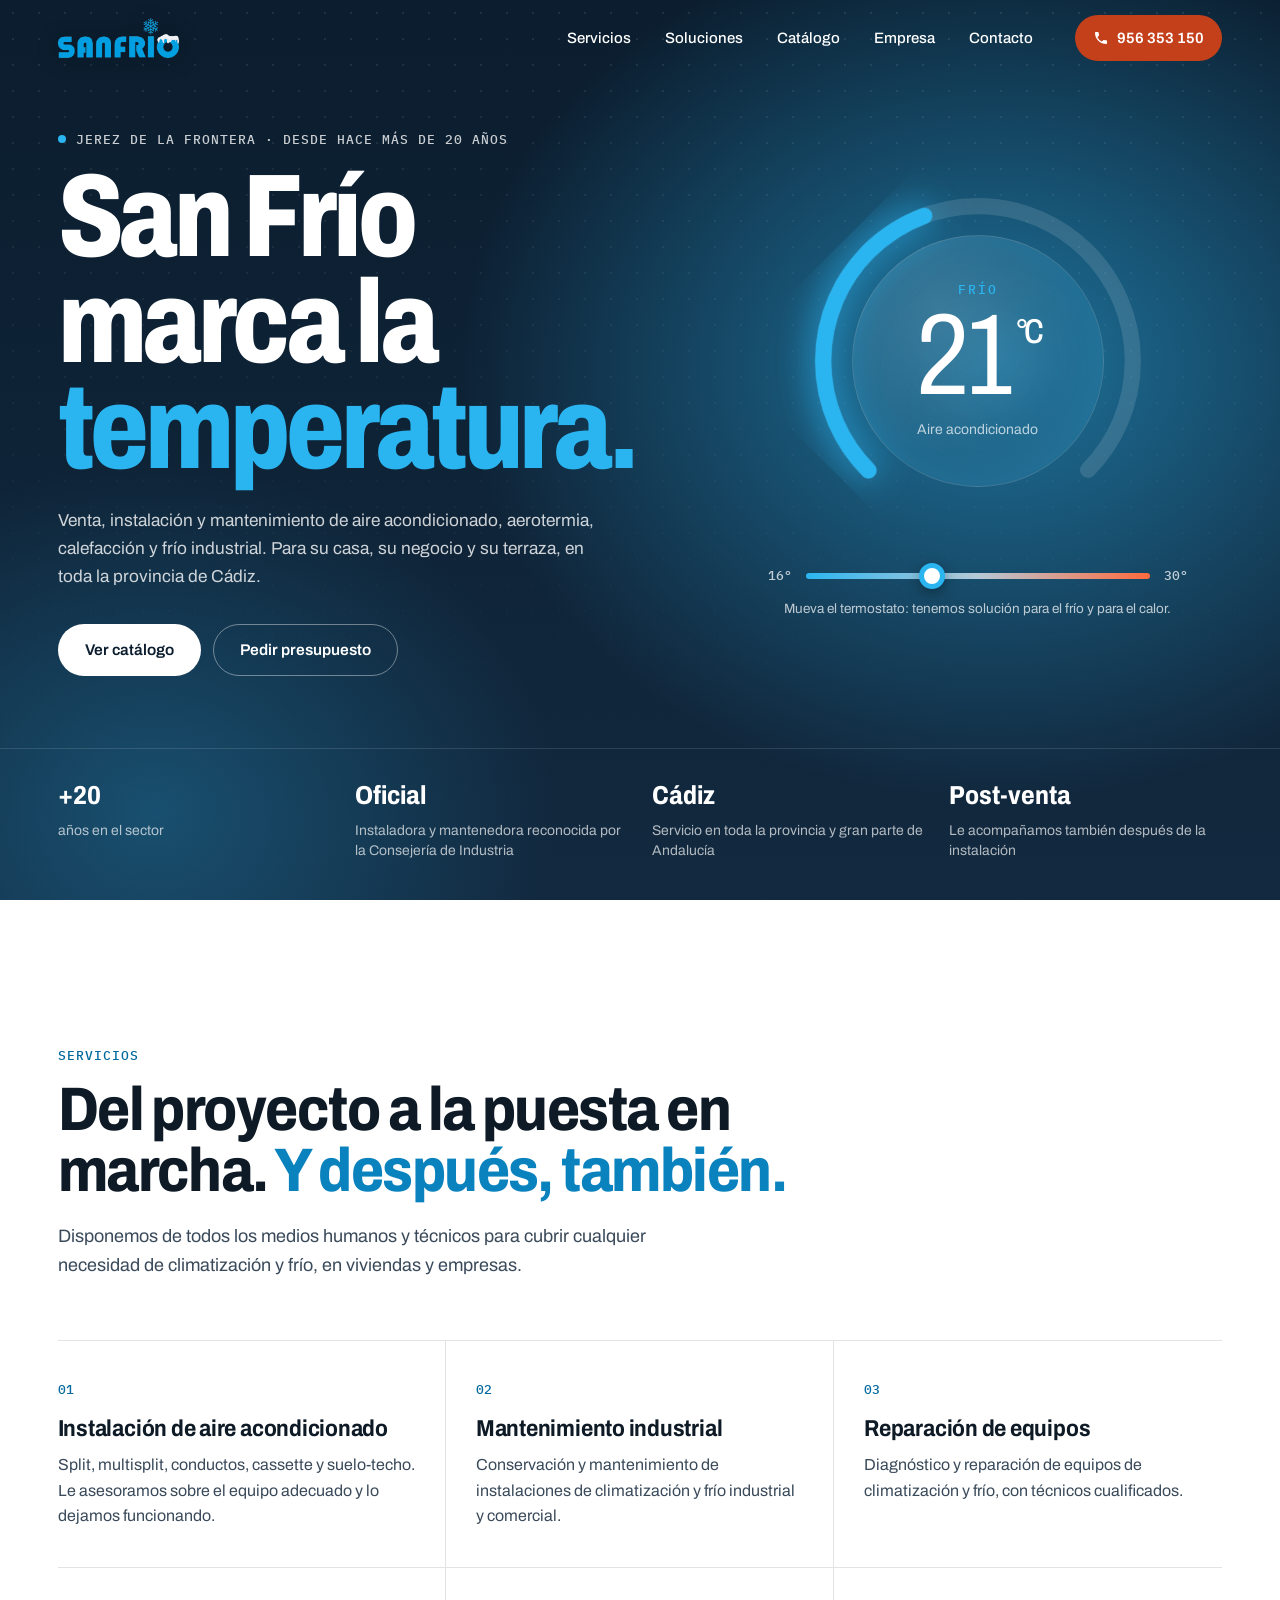
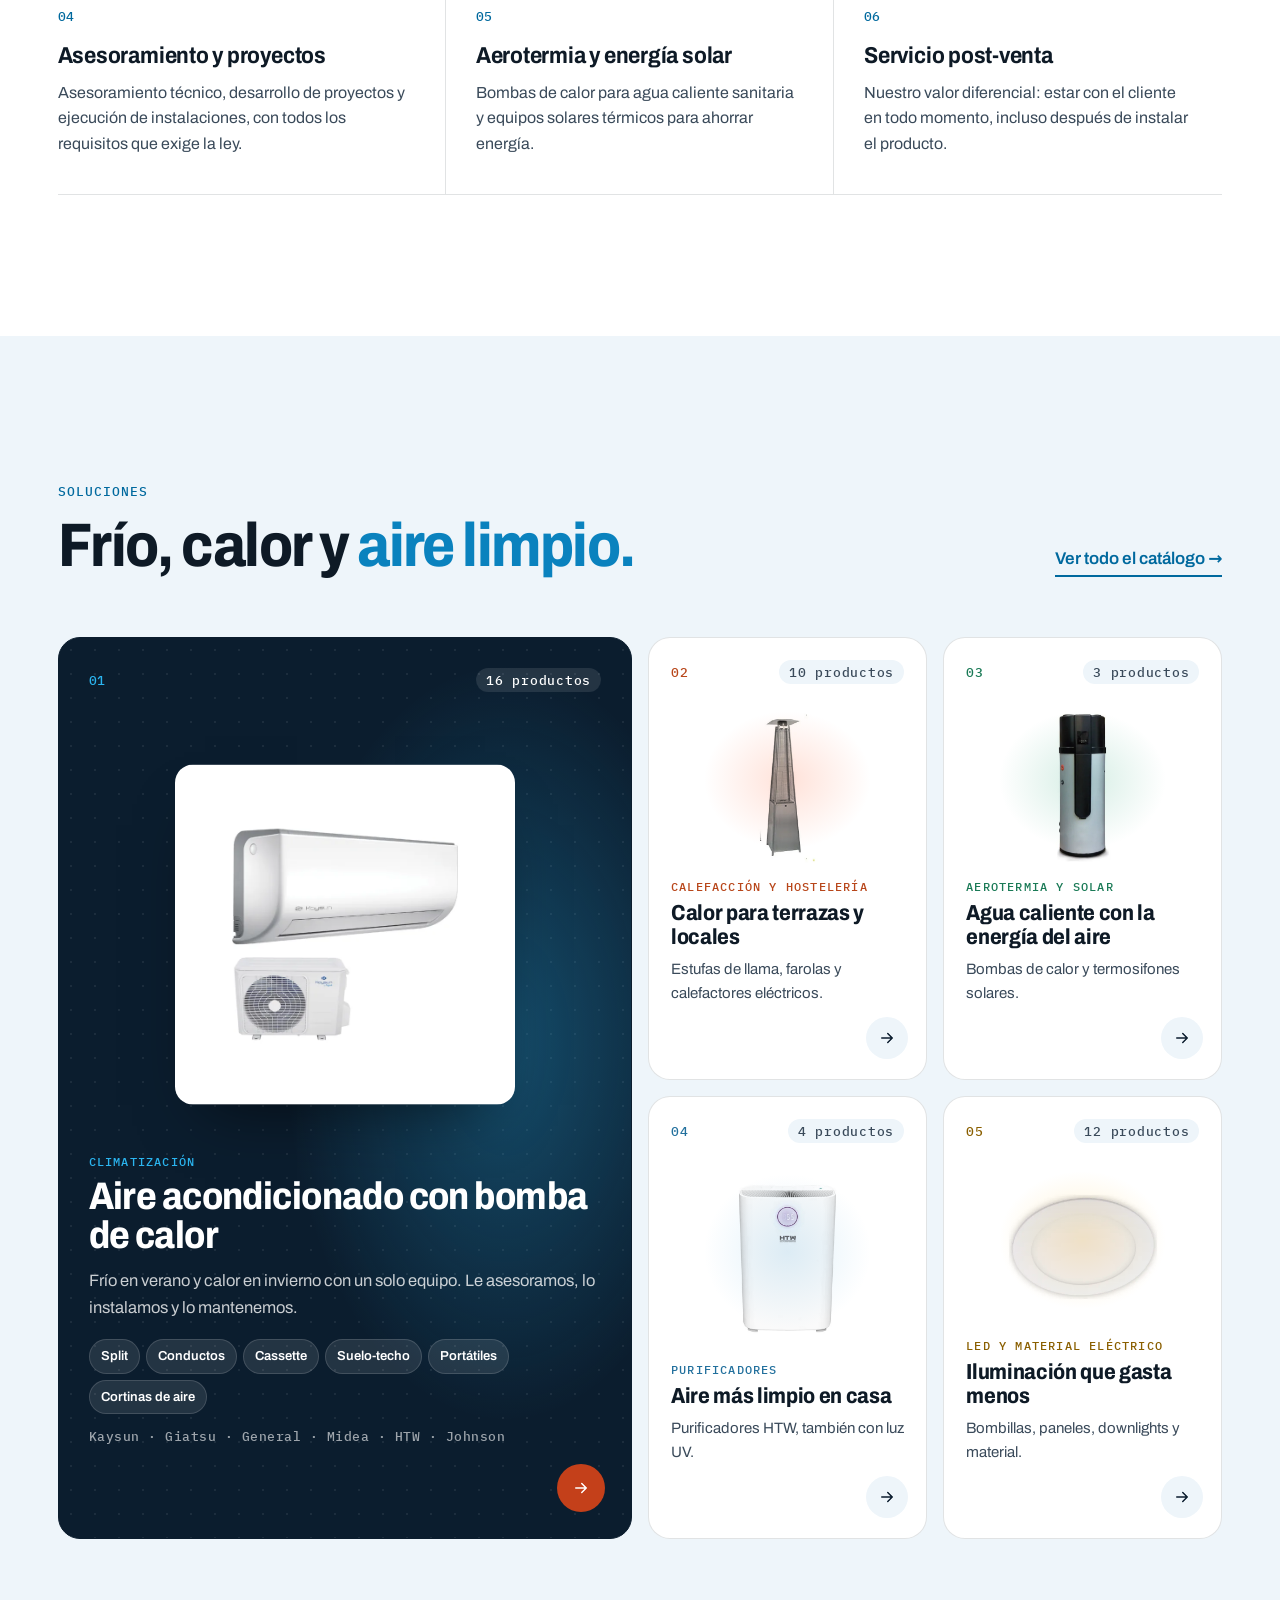
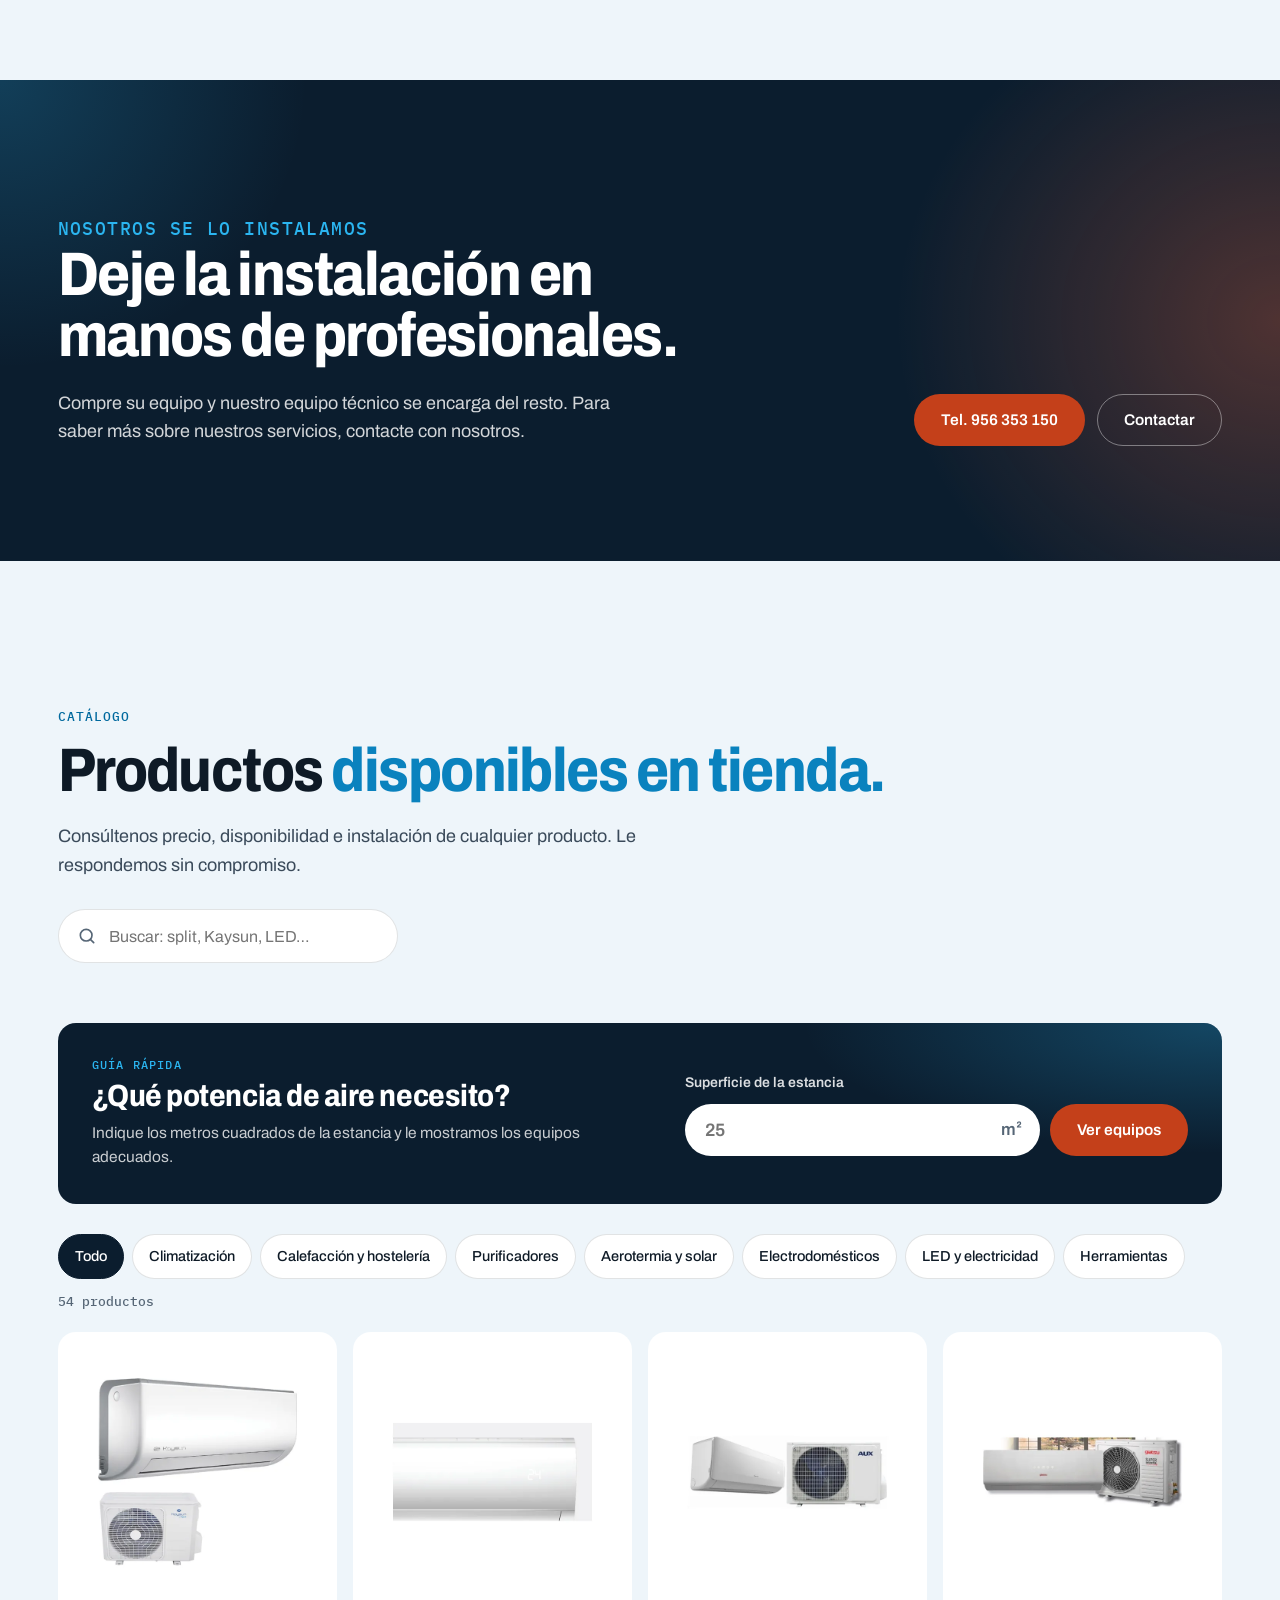
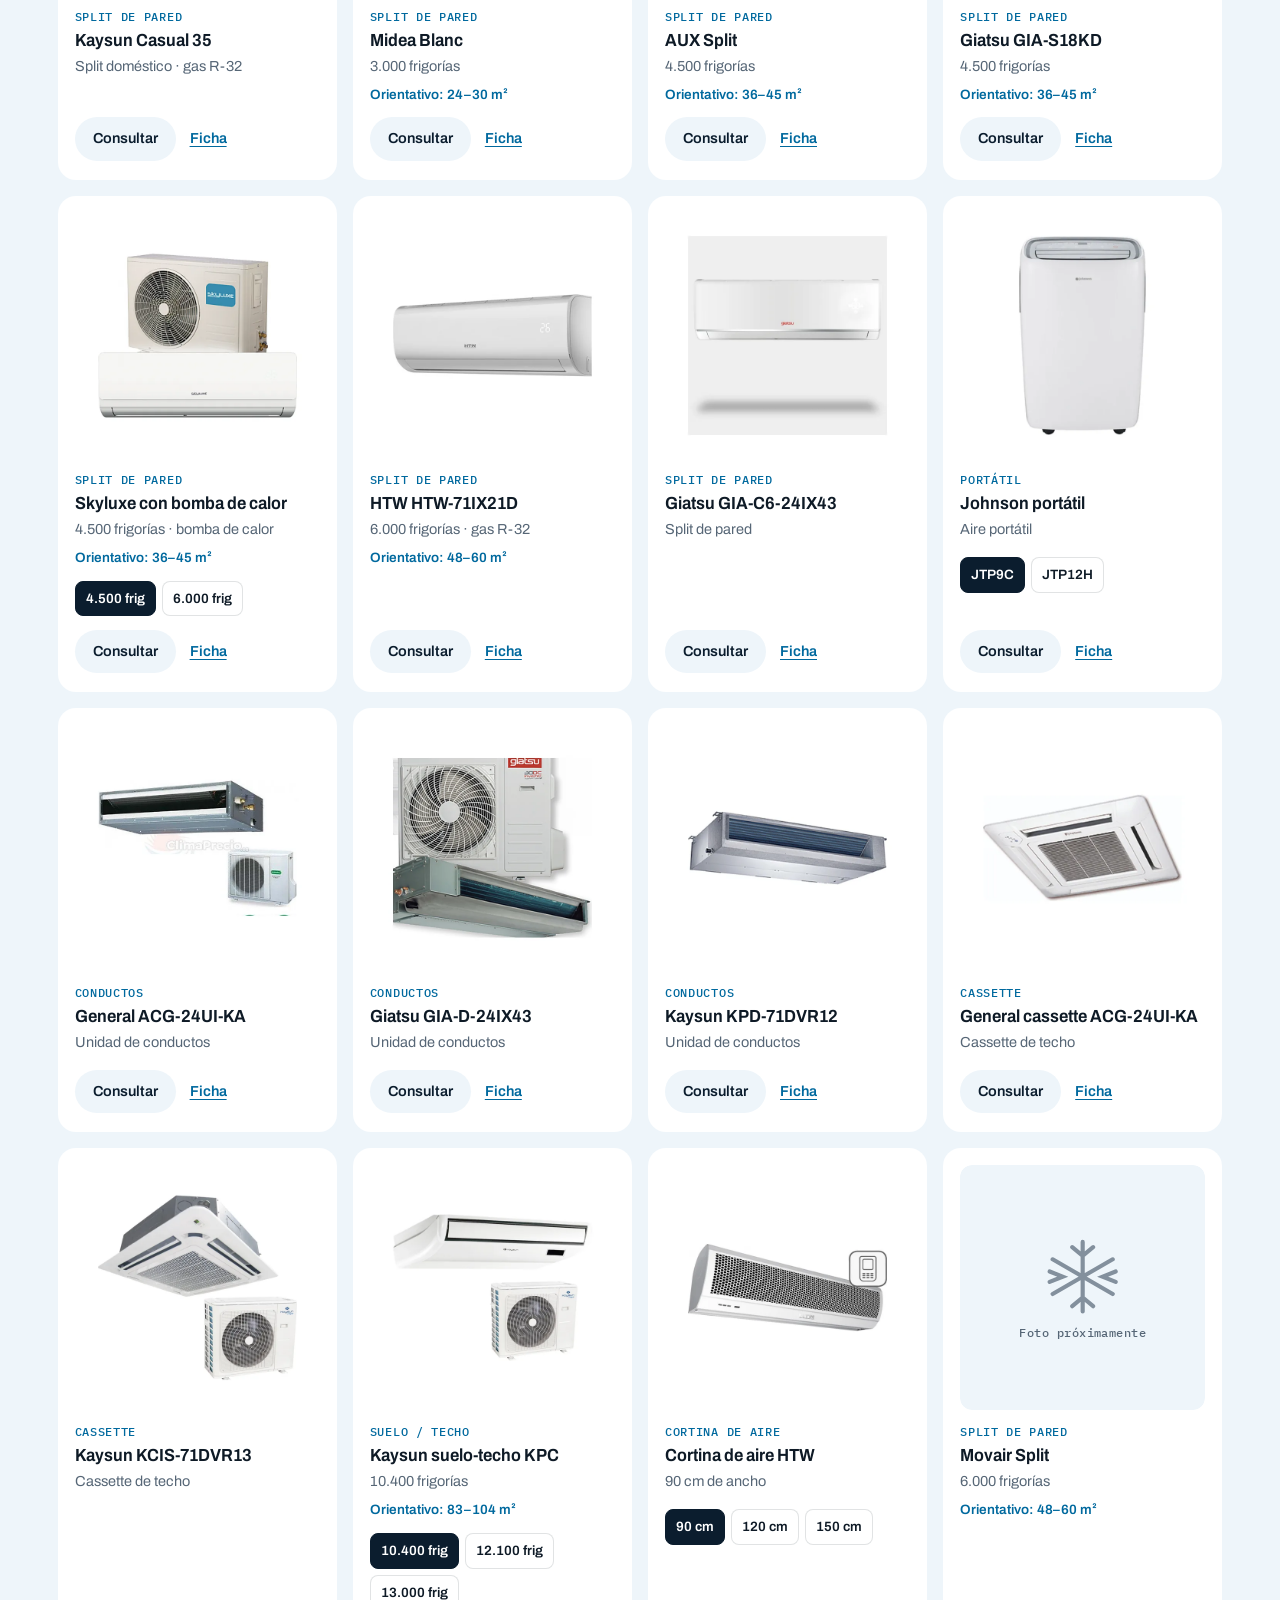
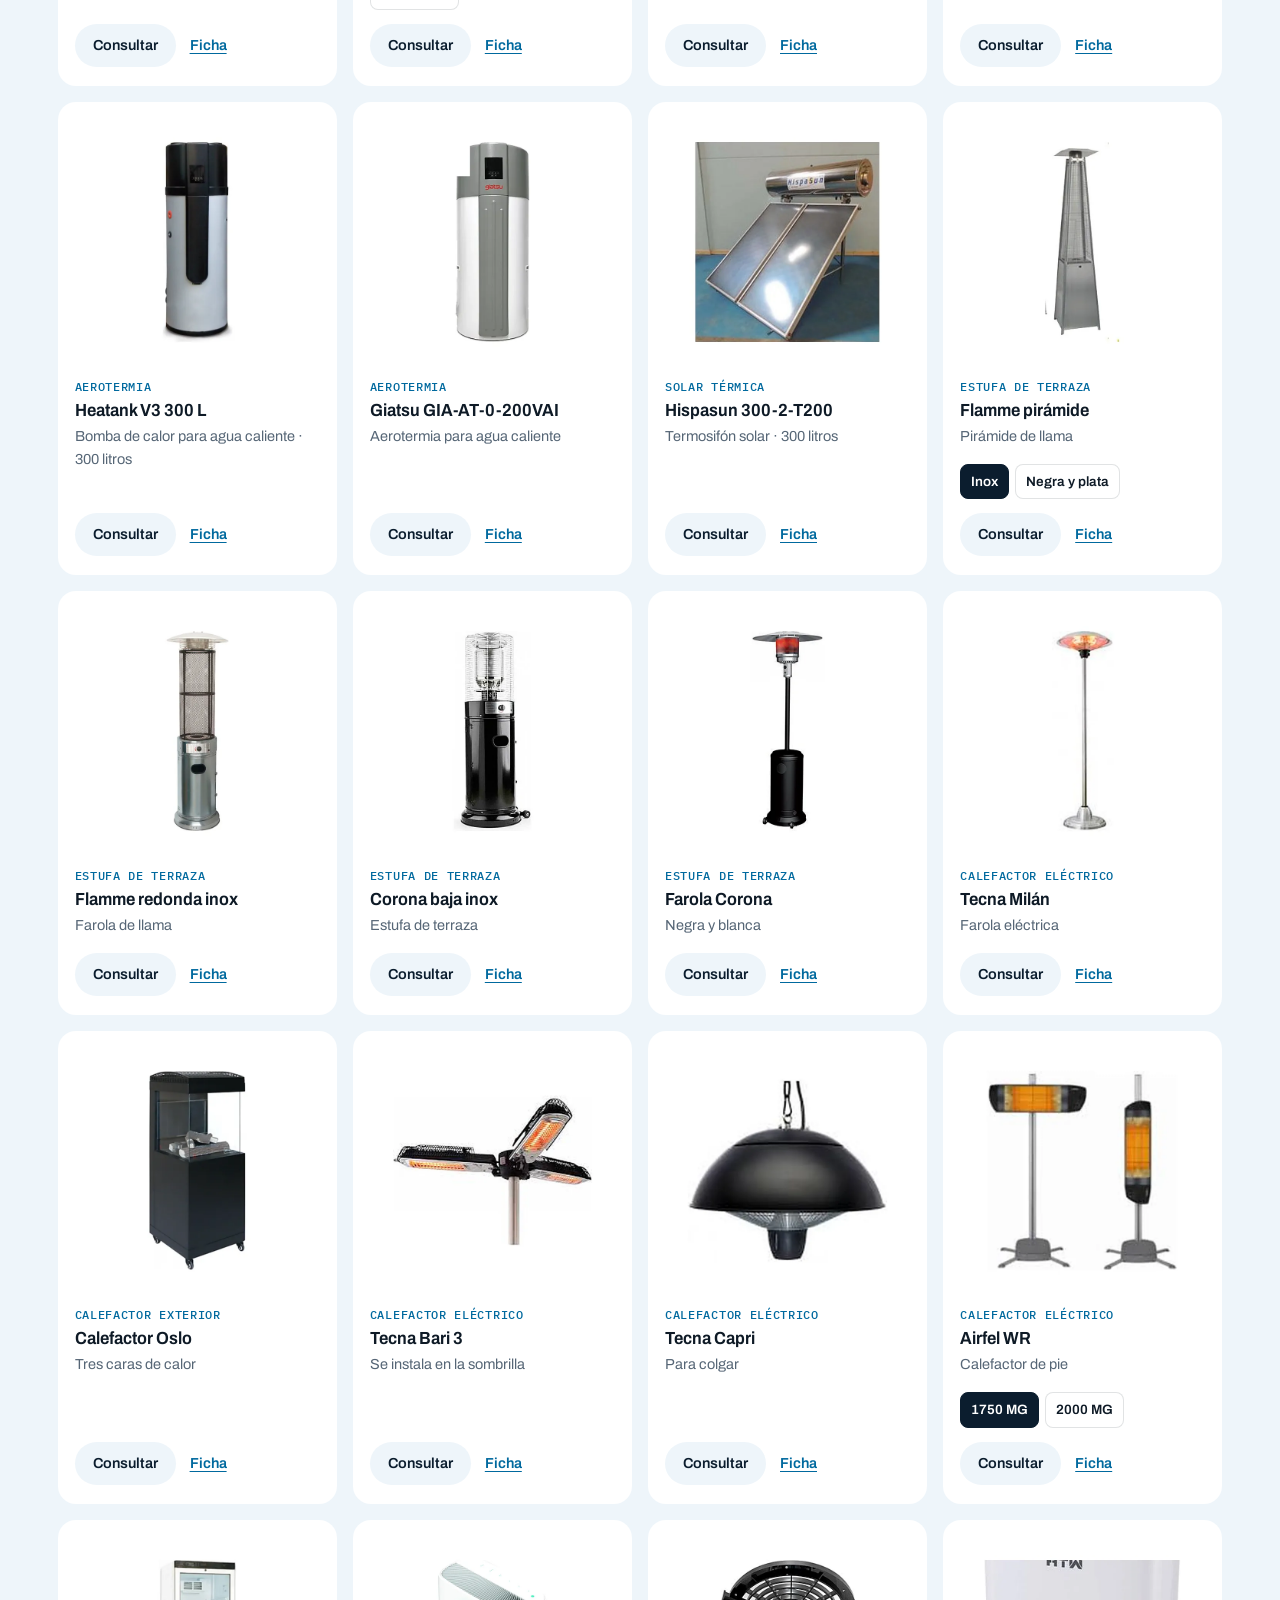
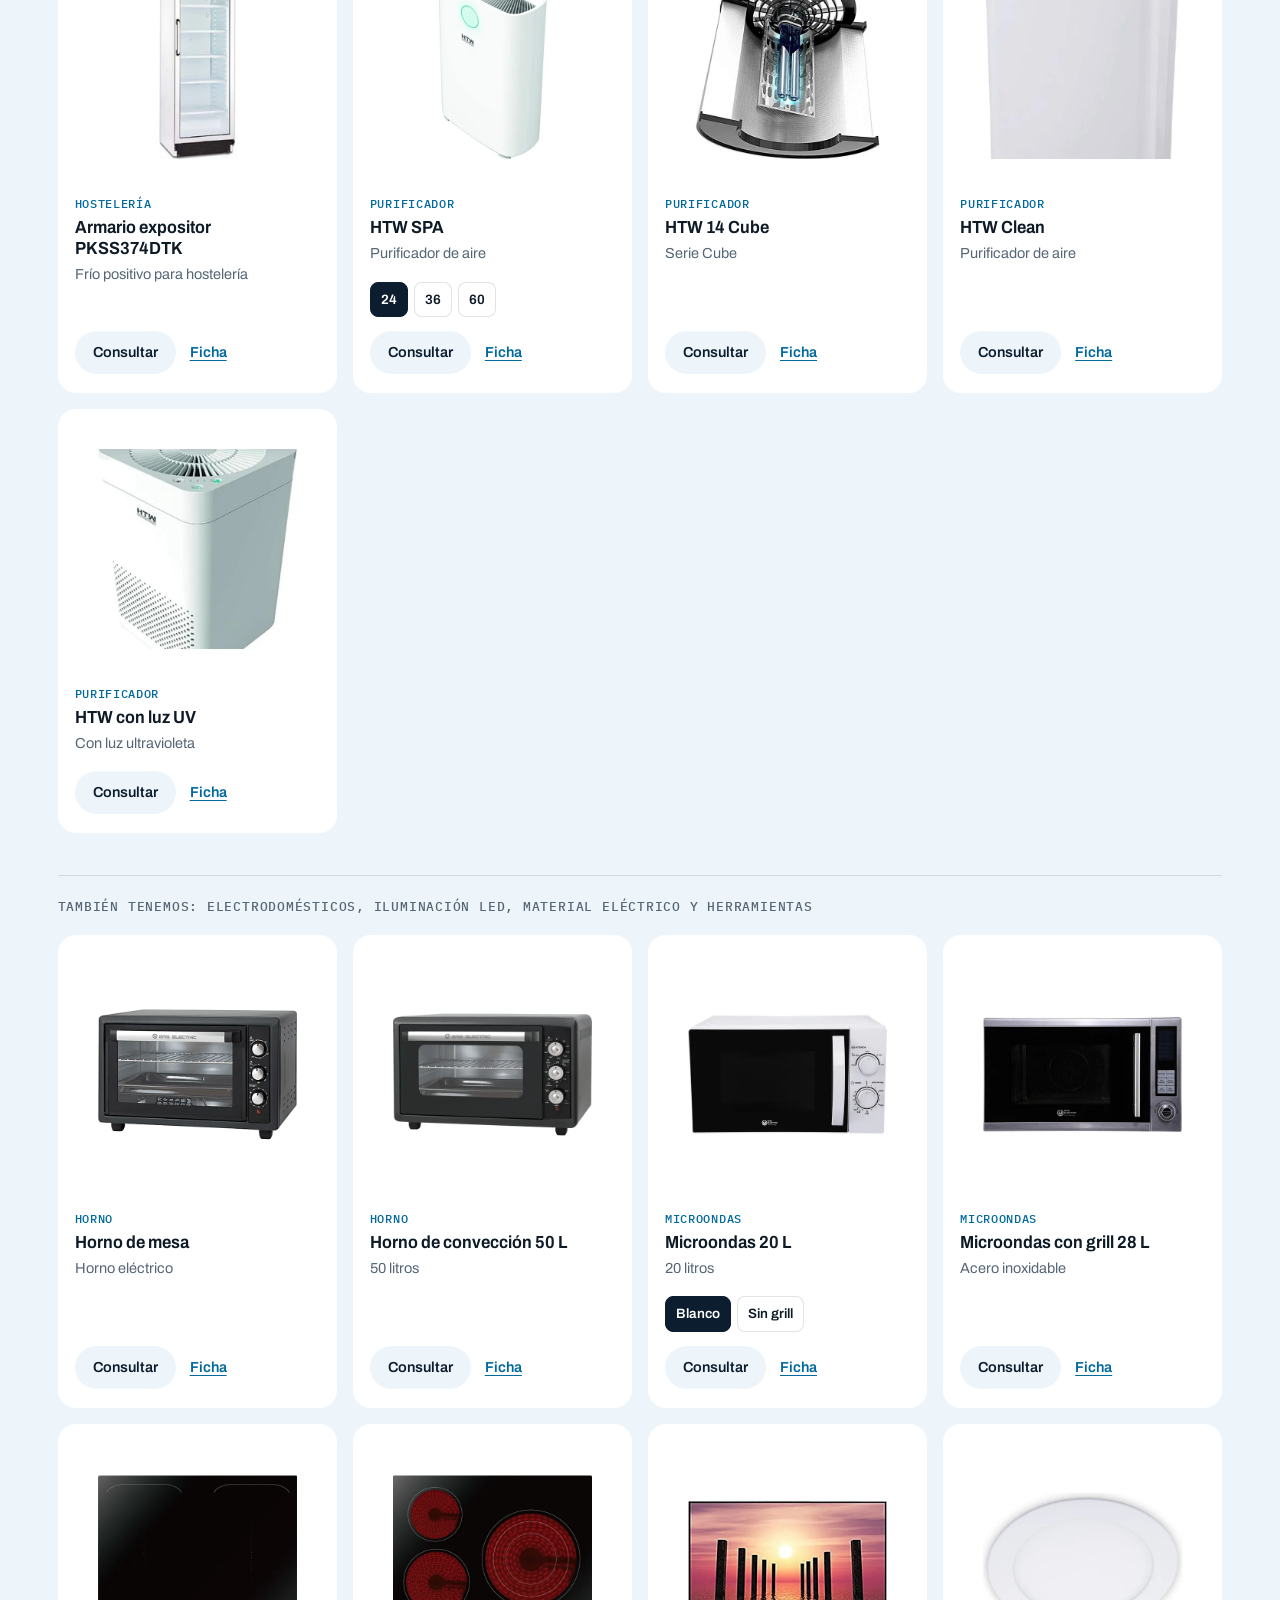
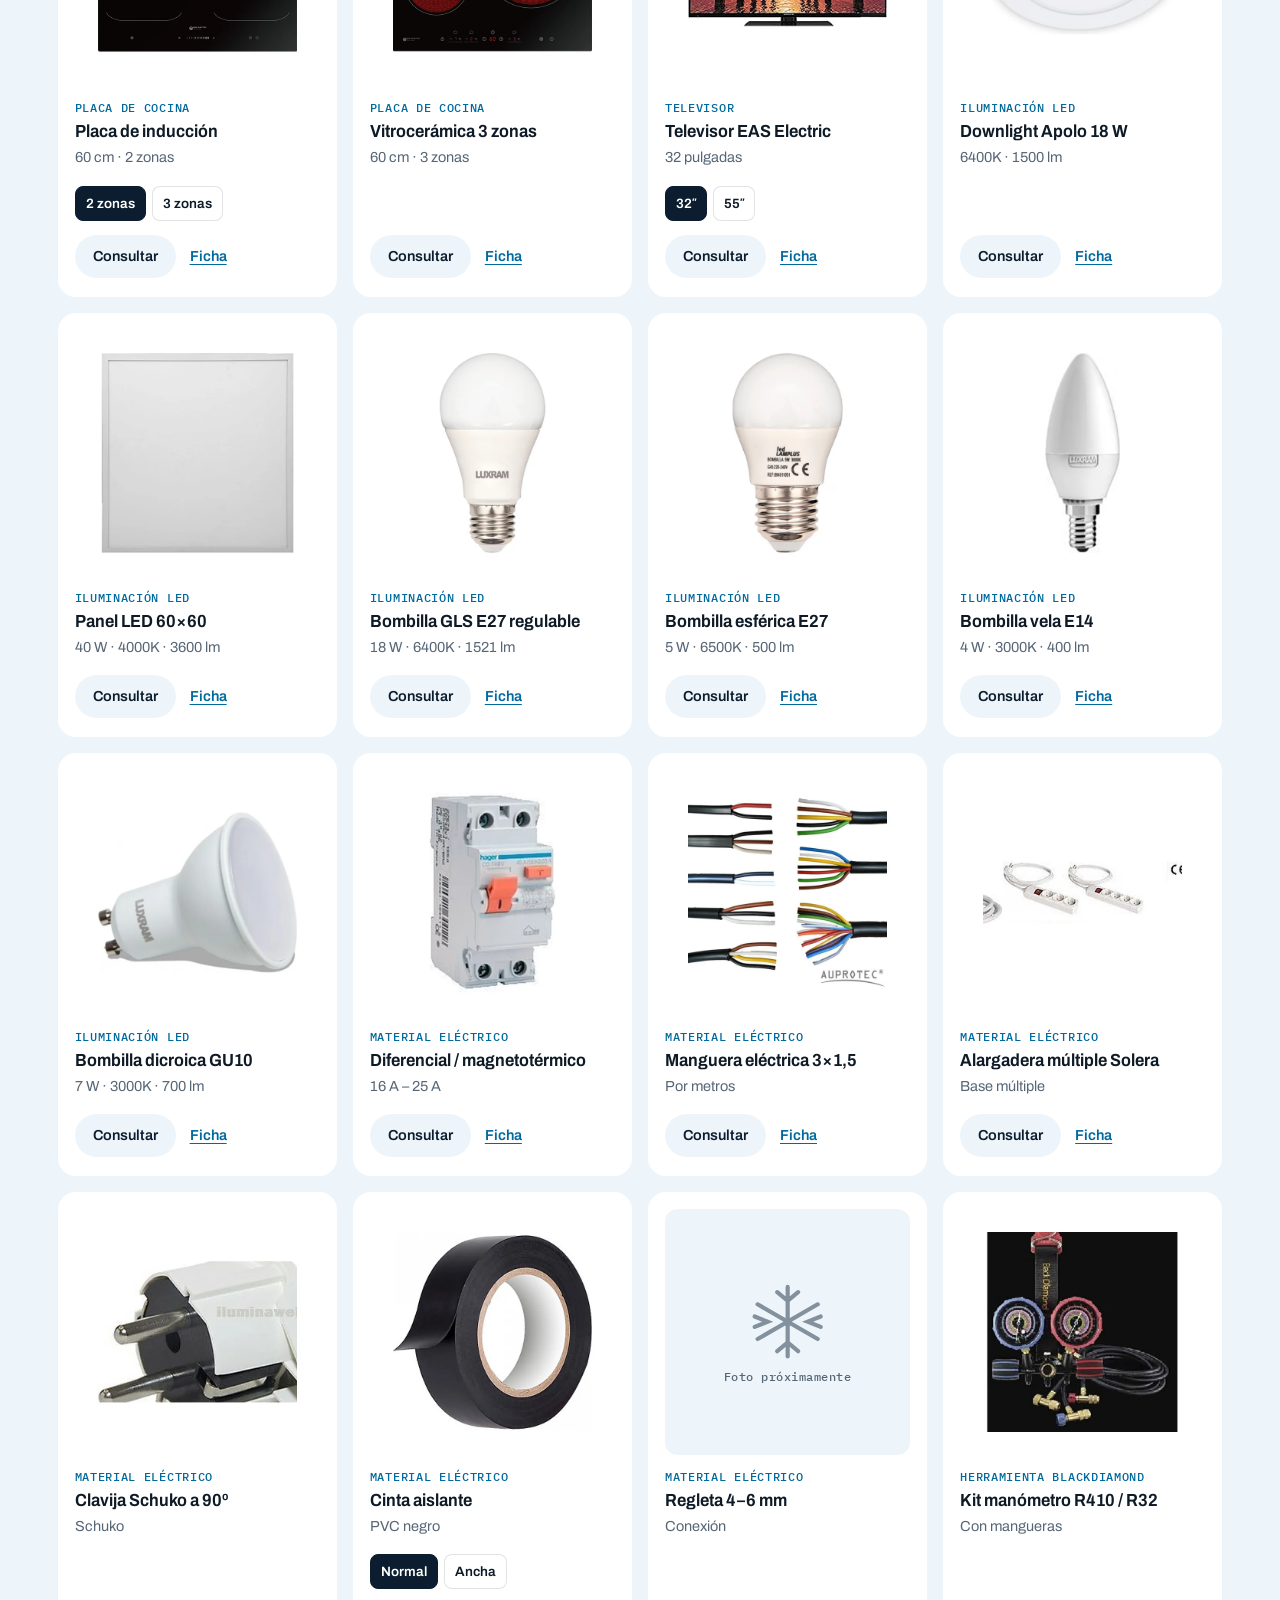
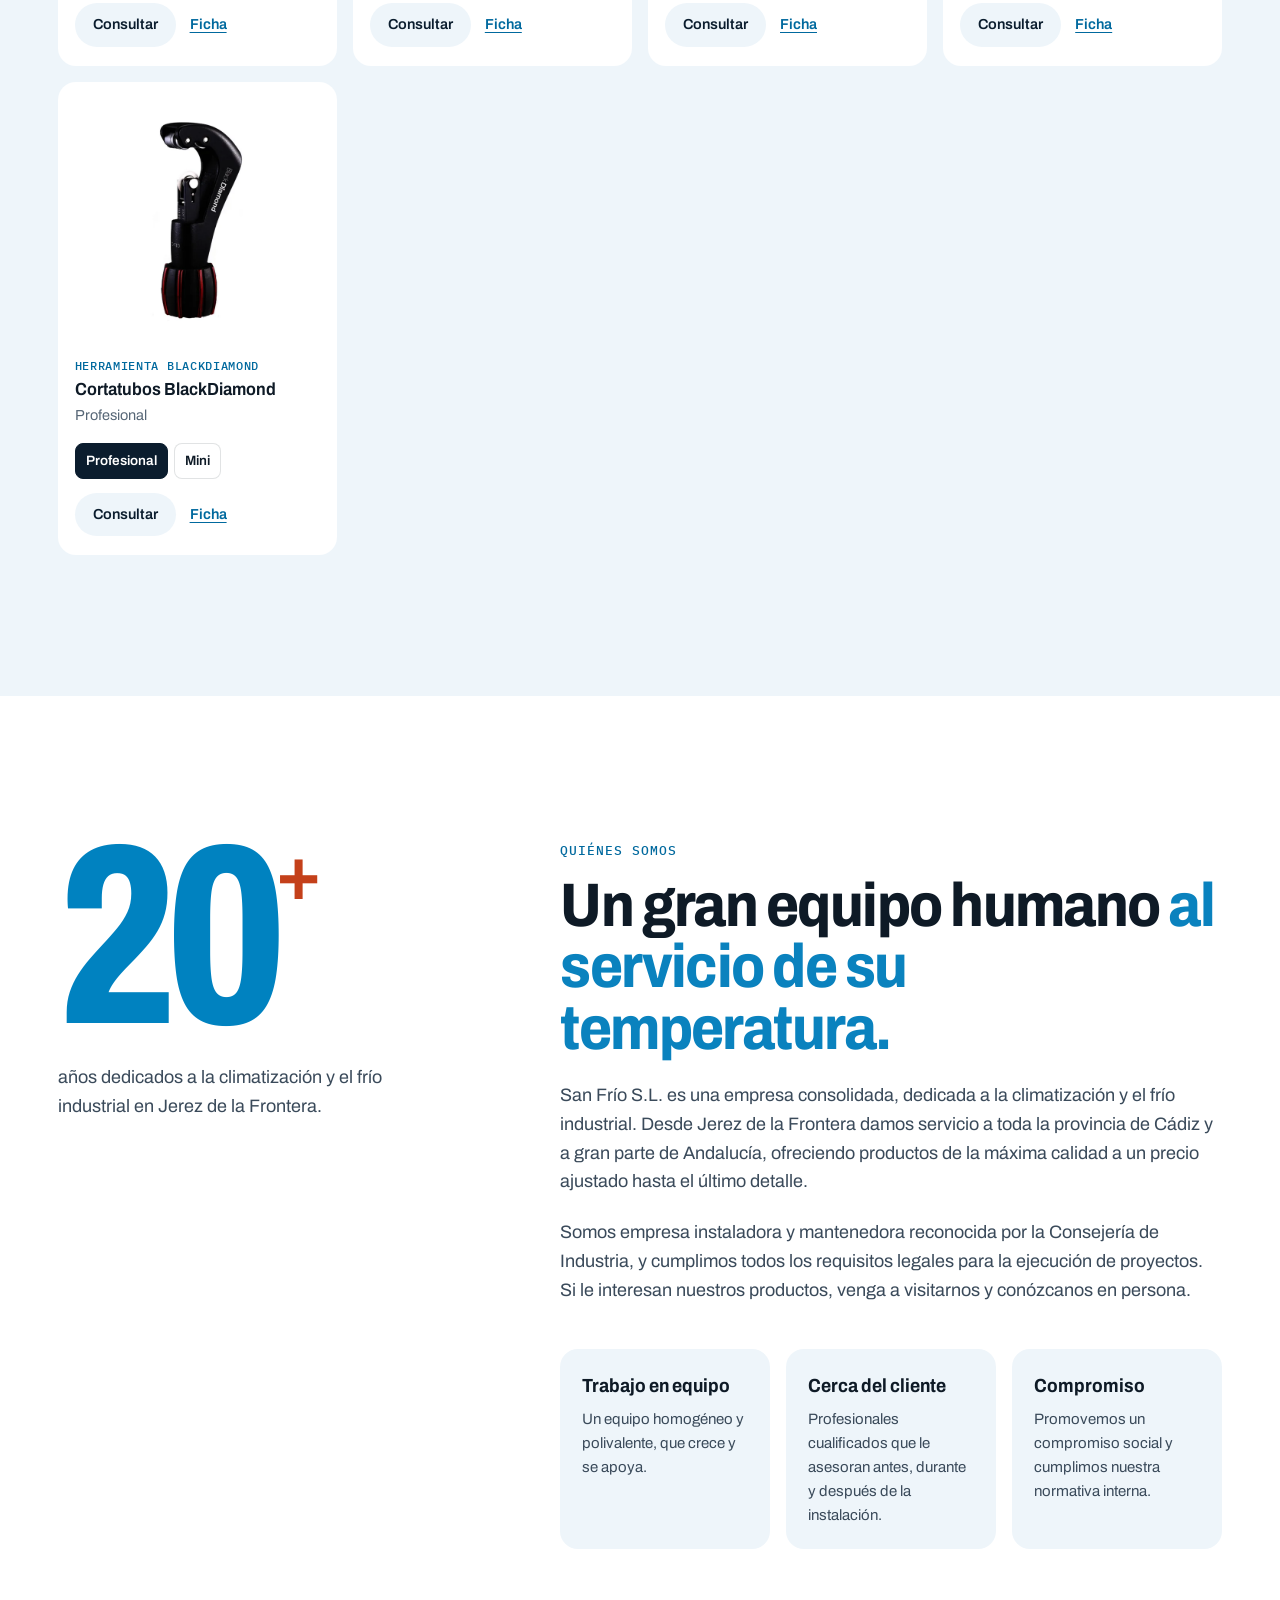
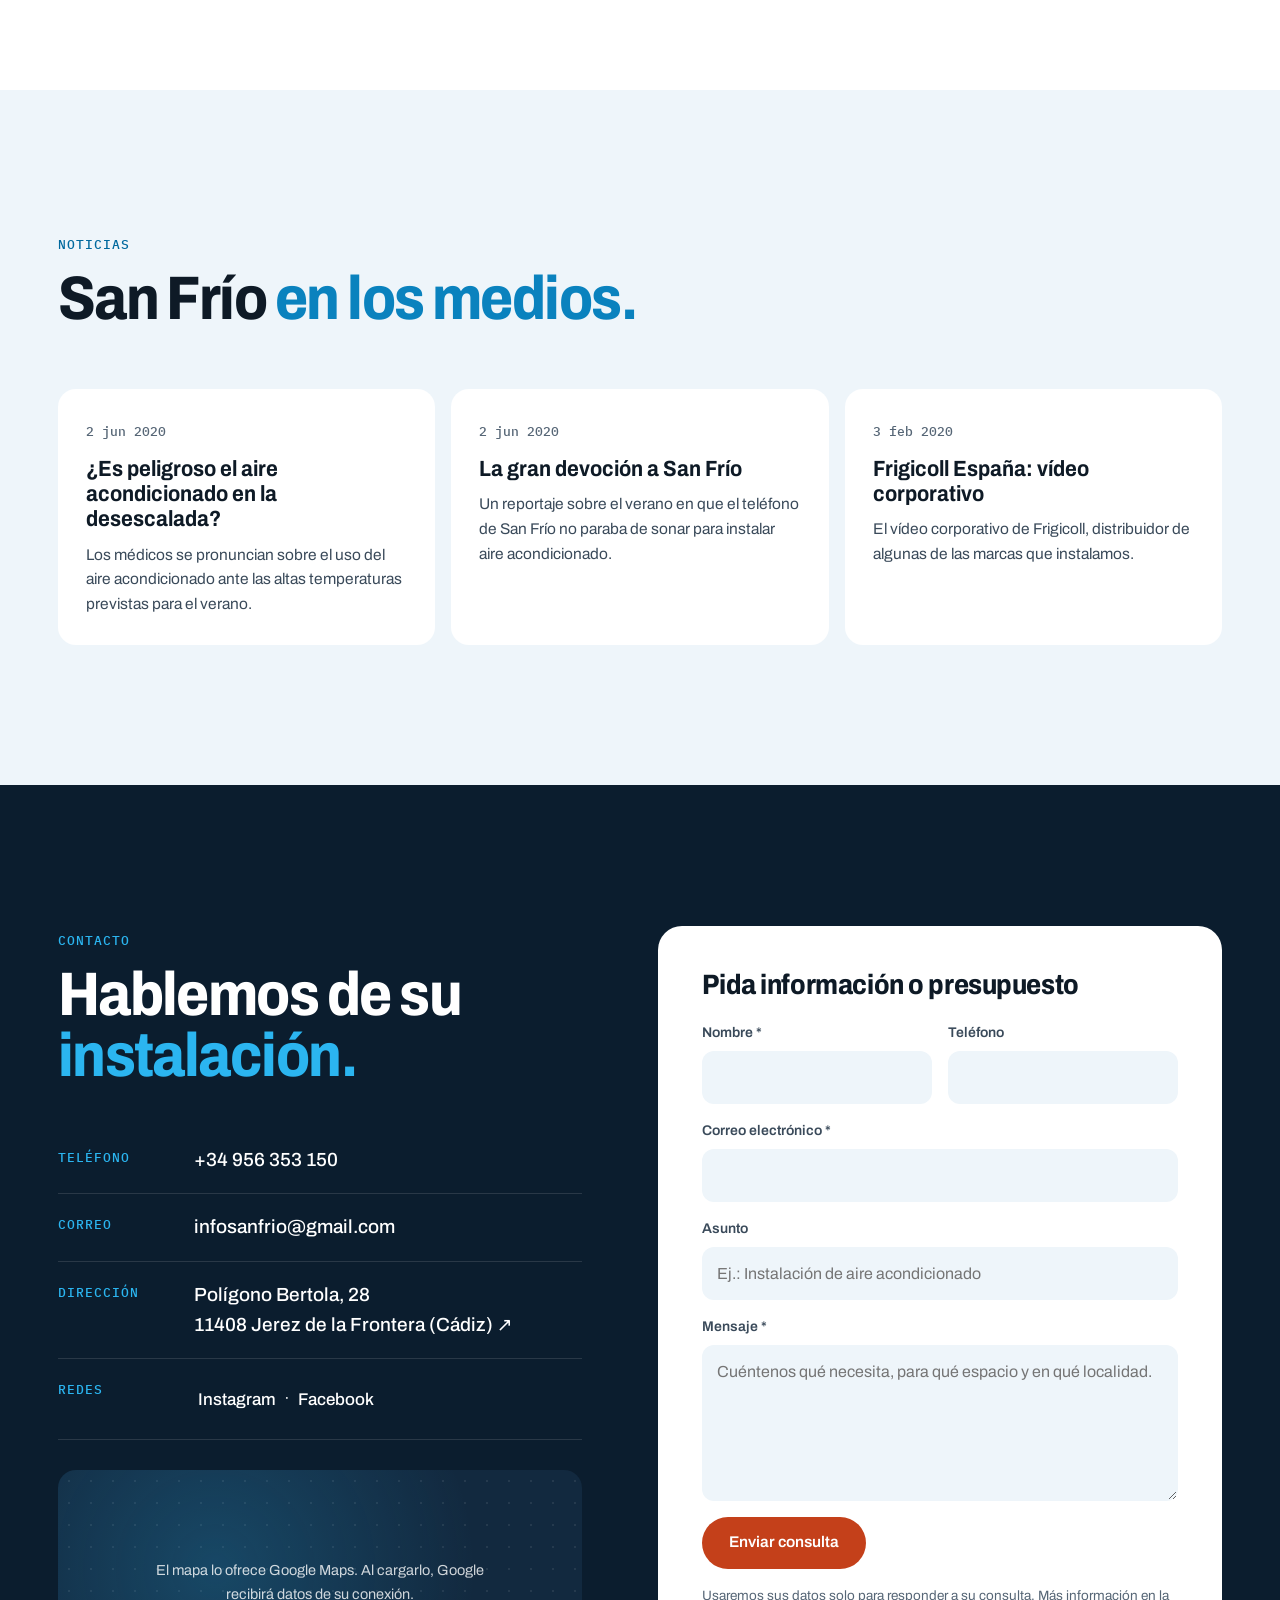
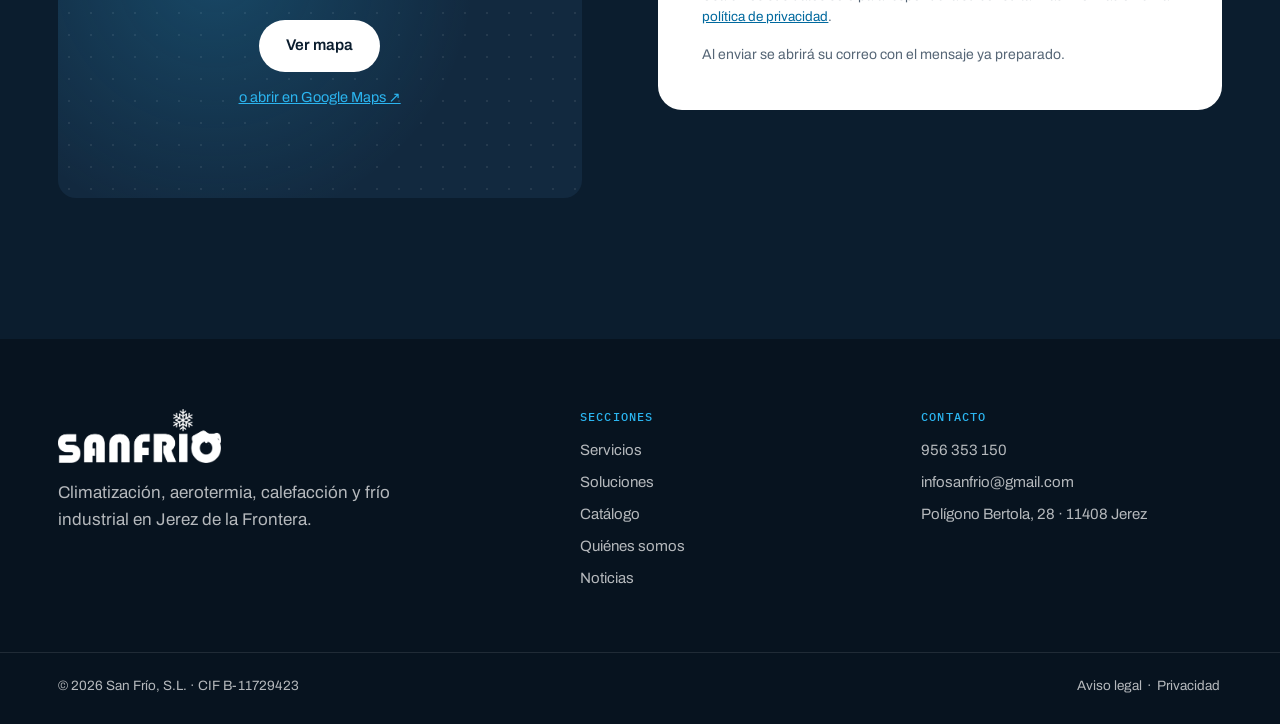
==== commit 2989042b: "Logo sin recuadro blanco y sección Soluciones rediseñada Co-Authored-By: Claude Opus 5.5 <noreply@an" ====
--- a/index.html
+++ b/index.html
@@ -15,7 +15,7 @@
   <meta name="theme-color" content="#0b1d2e">
   <link rel="icon" href="data:image/svg+xml,%3Csvg xmlns='http://www.w3.org/2000/svg' viewBox='0 0 48 48'%3E%3Crect width='48' height='48' rx='12' fill='%23009fe3'/%3E%3Cg fill='none' stroke='white' stroke-width='3' stroke-linecap='round'%3E%3Cpath d='M24 8v32M10 16l28 16M10 32l28-16'/%3E%3C/g%3E%3C/svg%3E">
   <link rel="preload" href="assets/fonts/archivo.woff2" as="font" type="font/woff2" crossorigin>
-  <link rel="stylesheet" href="styles.css?v=20261128">
+  <link rel="stylesheet" href="styles.css?v=20261134">
   <script type="application/ld+json">
   {"@context":"https://schema.org","@type":"HVACBusiness","name":"San Frío S.L.","telephone":"+34956353150","email":"infosanfrio@gmail.com","url":"https://www.sanfrio.com/","logo":"https://www.sanfrio.com/assets/img/logo.webp","address":{"@type":"PostalAddress","streetAddress":"Polígono Bertola, 28","addressLocality":"Jerez de la Frontera","postalCode":"11408","addressRegion":"Cádiz","addressCountry":"ES"},"areaServed":"Provincia de Cádiz","sameAs":["https://www.facebook.com/sanfrioclimatizacion","https://www.instagram.com/sanfrioclimatizacion/"]}
   </script>
@@ -127,26 +127,42 @@
       </div>
       <a class="link reveal" href="#catalogo">Ver todo el catálogo →</a>
     </header>
-    <div class="bento">
-      <a class="tile tile--cold tile--big reveal" href="#catalogo" data-filter="clima">
-        <div class="tile-text"><p class="tile-k">Climatización</p><h3>Aires acondicionados con bomba de calor</h3><p>Split, conductos, cassette, suelo-techo y portátiles de Kaysun, Giatsu, General, Midea, HTW y más.</p><span class="tile-go">Ver equipos →</span></div>
-        <img src="assets/img/kaysun-casual.webp?v=2" alt="Split Kaysun con unidad exterior" loading="lazy">
+    <div class="sol-grid">
+      <a class="sol sol--big reveal" href="#catalogo" data-filter="clima">
+        <div class="sol-top"><span class="sol-n">01</span><span class="sol-count" data-count-g="clima"></span></div>
+        <div class="sol-text">
+          <p class="sol-k">Climatización</p>
+          <h3>Aire acondicionado con bomba de calor</h3>
+          <p>Frío en verano y calor en invierno con un solo equipo. Le asesoramos, lo instalamos y lo mantenemos.</p>
+          <ul class="sol-tags" aria-label="Tipos de equipo"><li>Split</li><li>Conductos</li><li>Cassette</li><li>Suelo-techo</li><li>Portátiles</li><li>Cortinas de aire</li></ul>
+          <p class="sol-brands">Kaysun · Giatsu · General · Midea · HTW · Johnson</p>
+        </div>
+        <div class="sol-stage"><img src="assets/img/kaysun-casual.webp?v=2" alt="Split Kaysun con unidad exterior" loading="lazy" width="640" height="640"></div>
+        <span class="sol-go" aria-hidden="true"><svg viewBox="0 0 24 24"><path d="M5 12h14M13 6l6 6-6 6" fill="none" stroke="currentColor" stroke-width="2" stroke-linecap="round" stroke-linejoin="round"/></svg></span>
       </a>
-      <a class="tile tile--hot reveal" href="#catalogo" data-filter="calor">
-        <div class="tile-text"><p class="tile-k">Calefacción y hostelería</p><h3>Te acompañamos y arropamos donde quieras</h3><span class="tile-go">Ver calefactores →</span></div>
-        <img src="assets/img/cal-flamme-inox.webp?v=2" alt="Estufa de exterior de pirámide Flamme" loading="lazy">
+      <a class="sol sol--hot reveal" href="#catalogo" data-filter="calor">
+        <div class="sol-top"><span class="sol-n">02</span><span class="sol-count" data-count-g="calor"></span></div>
+        <div class="sol-stage"><img src="assets/img/cal-flamme-inox.webp?v=2" alt="Estufa de terraza Flamme" loading="lazy" width="640" height="640"></div>
+        <div class="sol-text"><p class="sol-k">Calefacción y hostelería</p><h3>Calor para terrazas y locales</h3><p>Estufas de llama, farolas y calefactores eléctricos.</p></div>
+        <span class="sol-go" aria-hidden="true"><svg viewBox="0 0 24 24"><path d="M5 12h14M13 6l6 6-6 6" fill="none" stroke="currentColor" stroke-width="2" stroke-linecap="round" stroke-linejoin="round"/></svg></span>
       </a>
-      <a class="tile tile--air reveal" href="#catalogo" data-filter="aire">
-        <div class="tile-text"><p class="tile-k">Purifica tu aire</p><h3>+ confort, + facilidad, + seguridad</h3><span class="tile-go">Ver purificadores →</span></div>
-        <img src="assets/img/pur-36spa.webp?v=2" alt="Purificador de aire HTW" loading="lazy">
+      <a class="sol sol--green reveal" href="#catalogo" data-filter="energia">
+        <div class="sol-top"><span class="sol-n">03</span><span class="sol-count" data-count-g="energia"></span></div>
+        <div class="sol-stage"><img src="assets/img/heatank-300.webp?v=2" alt="Acumulador de aerotermia Heatank" loading="lazy" width="640" height="640"></div>
+        <div class="sol-text"><p class="sol-k">Aerotermia y solar</p><h3>Agua caliente con la energía del aire</h3><p>Bombas de calor y termosifones solares.</p></div>
+        <span class="sol-go" aria-hidden="true"><svg viewBox="0 0 24 24"><path d="M5 12h14M13 6l6 6-6 6" fill="none" stroke="currentColor" stroke-width="2" stroke-linecap="round" stroke-linejoin="round"/></svg></span>
       </a>
-      <a class="tile tile--green reveal" href="#catalogo" data-filter="energia">
-        <div class="tile-text"><p class="tile-k">Aerotermia</p><h3>Agua caliente con la energía del aire</h3><span class="tile-go">Saber más →</span></div>
-        <img src="assets/img/heatank-300.webp?v=2" alt="Acumulador de aerotermia Heatank" loading="lazy">
+      <a class="sol sol--air reveal" href="#catalogo" data-filter="aire">
+        <div class="sol-top"><span class="sol-n">04</span><span class="sol-count" data-count-g="aire"></span></div>
+        <div class="sol-stage"><img src="assets/img/pur-36spa.webp?v=2" alt="Purificador de aire HTW" loading="lazy" width="640" height="640"></div>
+        <div class="sol-text"><p class="sol-k">Purificadores</p><h3>Aire más limpio en casa</h3><p>Purificadores HTW, también con luz UV.</p></div>
+        <span class="sol-go" aria-hidden="true"><svg viewBox="0 0 24 24"><path d="M5 12h14M13 6l6 6-6 6" fill="none" stroke="currentColor" stroke-width="2" stroke-linecap="round" stroke-linejoin="round"/></svg></span>
       </a>
-      <a class="tile tile--light reveal" href="#catalogo" data-filter="electricidad">
-        <div class="tile-text"><p class="tile-k">Lámparas LED</p><h3>Iluminación eficiente y material eléctrico</h3><span class="tile-go">Ver iluminación →</span></div>
-        <img src="assets/img/led-downlight.webp?v=2" alt="Downlight LED" loading="lazy">
+      <a class="sol sol--light reveal" href="#catalogo" data-filter="electricidad">
+        <div class="sol-top"><span class="sol-n">05</span><span class="sol-count" data-count-g="electricidad"></span></div>
+        <div class="sol-stage"><img src="assets/img/led-downlight.webp?v=2" alt="Downlight LED" loading="lazy" width="640" height="640"></div>
+        <div class="sol-text"><p class="sol-k">LED y material eléctrico</p><h3>Iluminación que gasta menos</h3><p>Bombillas, paneles, downlights y material.</p></div>
+        <span class="sol-go" aria-hidden="true"><svg viewBox="0 0 24 24"><path d="M5 12h14M13 6l6 6-6 6" fill="none" stroke="currentColor" stroke-width="2" stroke-linecap="round" stroke-linejoin="round"/></svg></span>
       </a>
     </div>
   </div>
@@ -408,8 +424,8 @@
   <svg viewBox="0 0 24 24" aria-hidden="true"><path d="M6.6 10.8a15.1 15.1 0 0 0 6.6 6.6l2.2-2.2a1 1 0 0 1 1-.25 11.4 11.4 0 0 0 3.6.57 1 1 0 0 1 1 1V20a1 1 0 0 1-1 1A17 17 0 0 1 3 4a1 1 0 0 1 1-1h3.5a1 1 0 0 1 1 1c0 1.25.2 2.45.57 3.57a1 1 0 0 1-.25 1z" fill="currentColor"/></svg>
 </a>
 
-<script defer src="lib/gsap.min.js?v=20261128"></script>
-<script defer src="lib/ScrollTrigger.min.js?v=20261128"></script>
-<script defer src="main.js?v=20261128"></script>
+<script defer src="lib/gsap.min.js?v=20261134"></script>
+<script defer src="lib/ScrollTrigger.min.js?v=20261134"></script>
+<script defer src="main.js?v=20261134"></script>
 </body>
 </html>
--- a/styles.css
+++ b/styles.css
@@ -69,7 +69,7 @@
 .eyebrow { display: inline-flex; align-items: center; gap: 10px; font: 500 12.5px/1.3 var(--mono); letter-spacing: .08em; text-transform: uppercase; color: var(--blue-d); margin: 0 0 16px; }
 .eyebrow--light { color: var(--cold); }
 .h2 { font-weight: 750; font-stretch: 88%; font-size: clamp(34px, 4.8vw, 64px); line-height: 1; letter-spacing: -.025em; margin: 0; }
-.h2 em { font-style: normal; color: var(--blue); }
+.h2 em { font-style: normal; color: #0a82be; }
 .h2--light { color: #fff; }
 .h2--light em { color: var(--cold); }
 .lead { color: var(--ink-2); font-size: 18px; max-width: 600px; margin: 20px 0 0; }
@@ -91,9 +91,10 @@
 /* ---------- Nav ---------- */
 .nav { position: fixed; inset: 0 0 auto; z-index: 60; display: flex; align-items: center; gap: 28px; padding: 14px var(--pad); transition: background .35s, box-shadow .35s, padding .35s; }
 .nav.solid { background: rgba(255,255,255,.94); backdrop-filter: blur(14px); -webkit-backdrop-filter: blur(14px); box-shadow: 0 1px 0 var(--line); padding-top: 10px; padding-bottom: 10px; }
-.nav-logo { background: #fff; border-radius: 12px; padding: 6px 12px; transition: padding .35s; }
-.nav-logo img { height: 34px; width: auto; }
-.nav.solid .nav-logo { padding: 2px 0; }
+.nav-logo { display: block; padding: 4px 0; }
+.nav-logo img { height: 40px; width: auto; filter: drop-shadow(0 2px 10px rgba(0,0,0,.25)); transition: height .35s, filter .35s; }
+.nav.solid .nav-logo img { height: 34px; filter: none; }
+
 .nav-links { display: flex; gap: 6px; margin-left: auto; }
 .nav-links a { color: #fff; font-weight: 500; font-size: 15px; padding: 8px 14px; border-radius: 999px; transition: background .3s, color .3s; }
 .nav-links a:hover { background: rgba(255,255,255,.12); }
@@ -102,8 +103,8 @@
 .nav-cta { display: inline-flex; align-items: center; gap: 8px; background: var(--hot-btn); color: #fff; font-weight: 600; padding: 11px 18px; border-radius: 999px; font-size: 15px; transition: background .3s; white-space: nowrap; }
 .nav-cta svg { width: 16px; height: 16px; }
 .nav-cta:hover { background: var(--hot-d); }
-.burger { display: none; margin-left: auto; width: 46px; height: 46px; border: 0; border-radius: 12px; background: #fff; cursor: pointer; position: relative; z-index: 70; }
-.burger span { position: absolute; left: 12px; right: 12px; height: 2px; background: var(--navy); border-radius: 2px; transition: transform .35s var(--ease), opacity .2s; }
+.burger { display: none; margin-left: auto; width: 46px; height: 46px; border: 1px solid rgba(255,255,255,.25); border-radius: 12px; background: rgba(255,255,255,.1); color: #fff; cursor: pointer; position: relative; z-index: 70; }
+.burger span { position: absolute; left: 12px; right: 12px; height: 2px; background: currentColor; border-radius: 2px; transition: transform .35s var(--ease), opacity .2s; }
 .burger span:nth-child(1) { top: 15px; } .burger span:nth-child(2) { top: 22px; } .burger span:nth-child(3) { top: 29px; }
 body.menu-open .burger span:nth-child(1) { transform: translateY(7px) rotate(45deg); }
 body.menu-open .burger span:nth-child(2) { opacity: 0; }
@@ -454,3 +455,76 @@
   .p-more { padding: 8px 4px; font-size: 13.5px; }
   .p-m2 { font-size: 12.5px; }
 }
+.nav.solid .burger, body.menu-open .burger { background: var(--ice); border-color: transparent; color: var(--navy); }
+
+/* =========================================================
+   Soluciones v2
+   ========================================================= */
+.sol-grid { display: grid; grid-template-columns: repeat(4, minmax(0, 1fr)); grid-auto-rows: minmax(300px, auto); gap: 16px; }
+.sol { --c: var(--blue); --glow: rgba(43,181,240,.18); position: relative; display: grid; grid-template-rows: auto 1fr auto; background: #fff; border: 1px solid var(--line); border-radius: 22px; padding: 22px 22px 24px; overflow: hidden; isolation: isolate; transition: transform .5s var(--ease), box-shadow .5s var(--ease), border-color .4s; }
+.sol:hover { transform: translateY(-6px); box-shadow: 0 30px 60px -34px rgba(11,29,46,.5); border-color: transparent; }
+.sol--hot   { --c: #b8461a; --glow: rgba(255,106,61,.20); }
+.sol--green { --c: #1a7a56; --glow: rgba(47,167,122,.20); }
+.sol--air   { --c: #22709d; --glow: rgba(120,190,230,.22); }
+.sol--light { --c: #8a5f00; --glow: rgba(255,196,60,.24); }
+.sol-top { display: flex; justify-content: space-between; align-items: center; font: 500 12.5px var(--mono); letter-spacing: .06em; color: var(--mute); }
+.sol-n { color: var(--c); }
+.sol-count:not(:empty) { background: var(--ice); color: var(--ink-2); border-radius: 999px; padding: 4px 10px; }
+.sol-stage { position: relative; display: flex; align-items: center; justify-content: center; min-height: 150px; margin: 6px -6px 8px; }
+.sol-stage::before { content: ""; position: absolute; inset: 12% 16%; border-radius: 50%; background: radial-gradient(closest-side, var(--glow), transparent); transition: transform .7s var(--ease); z-index: -1; }
+.sol-stage img { width: 74%; max-width: 230px; height: auto; mix-blend-mode: multiply; transition: transform .7s var(--ease); }
+.sol:hover .sol-stage img { transform: translateY(-4px) scale(1.05); }
+.sol:hover .sol-stage::before { transform: scale(1.15); }
+.sol-k { font: 500 12px var(--mono); letter-spacing: .1em; text-transform: uppercase; color: var(--c); margin: 0 0 8px; }
+.sol h3 { font-weight: 750; font-stretch: 88%; font-size: clamp(21px, 1.7vw, 25px); line-height: 1.08; letter-spacing: -.015em; margin: 0 0 8px; padding-right: 44px; }
+.sol-text p:not(.sol-k):not(.sol-brands) { margin: 0; color: var(--ink-2); font-size: 15px; }
+.sol-go { position: absolute; right: 18px; bottom: 20px; width: 42px; height: 42px; border-radius: 50%; display: grid; place-items: center; background: var(--ice); color: var(--navy); transition: background .35s, color .35s, transform .45s var(--ease); }
+.sol-go svg { width: 18px; height: 18px; }
+.sol:hover .sol-go { background: var(--c); color: #fff; transform: translateX(3px); }
+
+/* Tarjeta grande: climatización */
+.sol--big { grid-column: span 2; grid-row: span 2; grid-template-columns: 1fr 1fr; grid-template-rows: auto 1fr; column-gap: 10px; background: var(--navy); border-color: var(--navy); color: #fff; padding: 30px; --c: var(--cold); --glow: rgba(43,181,240,.42); }
+.sol--big .sol-top { grid-column: 1 / -1; color: rgba(255,255,255,.6); }
+.sol--big .sol-count:not(:empty) { background: rgba(255,255,255,.1); color: #fff; }
+.sol--big .sol-text { align-self: end; padding-bottom: 4px; }
+.sol--big h3 { font-size: clamp(30px, 3vw, 44px); line-height: 1; margin-bottom: 14px; padding-right: 0; }
+.sol--big .sol-text p:not(.sol-k):not(.sol-brands) { color: rgba(255,255,255,.78); font-size: 16.5px; }
+.sol--big .sol-stage { margin: 0; align-self: center; }
+.sol--big .sol-stage img { width: 100%; max-width: 380px; mix-blend-mode: normal; border-radius: 18px; background: #fff; padding: 6%; box-shadow: 0 30px 60px -30px rgba(0,0,0,.6); }
+.sol--big::after { content: ""; position: absolute; inset: 0; z-index: -1; background: radial-gradient(55% 60% at 78% 45%, rgba(43,181,240,.32), transparent 70%), radial-gradient(rgba(255,255,255,.07) 1px, transparent 1px) 0 0 / 24px 24px; }
+.sol-tags { list-style: none; margin: 18px 0 14px; padding: 0; display: flex; flex-wrap: wrap; gap: 6px; }
+.sol-tags li { font-size: 13px; font-weight: 600; padding: 6px 11px; border-radius: 999px; background: rgba(255,255,255,.1); border: 1px solid rgba(255,255,255,.14); }
+.sol-brands { margin: 0; font: 500 12.5px var(--mono); letter-spacing: .04em; color: rgba(255,255,255,.6); padding-right: 54px; }
+.sol--big .sol-go { background: var(--hot-btn); color: #fff; right: 26px; bottom: 26px; width: 48px; height: 48px; }
+.sol--big:hover .sol-go { background: var(--hot-d); }
+
+@media (max-width: 1080px) {
+  .sol-grid { grid-template-columns: repeat(2, minmax(0, 1fr)); }
+  .sol--big { grid-row: auto; }
+}
+@media (max-width: 680px) {
+  .sol-grid { grid-template-columns: repeat(2, minmax(0, 1fr)); gap: 10px; grid-auto-rows: auto; }
+  .sol { padding: 16px 14px 18px; border-radius: 18px; }
+  .sol--big { grid-column: 1 / -1; grid-template-columns: 1fr; padding: 22px 20px 24px; }
+  .sol--big .sol-stage { order: -1; grid-row: 2; margin: 14px 0 6px; }
+  .sol--big .sol-stage img { max-width: 230px; }
+  .sol--big .sol-text { grid-row: 3; }
+  .sol-stage { min-height: 110px; }
+  .sol-stage img { width: 82%; }
+  .sol h3 { font-size: 18px; padding-right: 0; }
+  .sol--big h3 { font-size: 30px; }
+  .sol-text p:not(.sol-k):not(.sol-brands) { font-size: 13.5px; }
+  .sol-k { font-size: 11px; letter-spacing: .06em; }
+  .sol-go { display: none; }
+  .sol--big .sol-go { display: grid; }
+  .sol-count:not(:empty) { padding: 3px 8px; font-size: 11px; }
+}
+.sol:not(.sol--big) { padding-bottom: 74px; }
+.sol:not(.sol--big) h3 { padding-right: 0; }
+.sol--big .sol-text { padding-bottom: 64px; }
+@media (max-width: 680px) { .sol:not(.sol--big) { padding-bottom: 18px; } .sol--big .sol-text { padding-bottom: 60px; } }
+.sol--big { grid-template-columns: 1fr; grid-template-rows: auto 1fr auto; }
+.sol--big .sol-stage { grid-row: 2; margin: 18px 0 22px; }
+.sol--big .sol-stage img { max-width: 340px; width: 78%; }
+.sol--big .sol-text { grid-row: 3; }
+@media (max-width: 680px) { .sol--big .sol-go { display: none; } .sol--big .sol-text { padding-bottom: 4px; } .sol-brands { padding-right: 0; } }
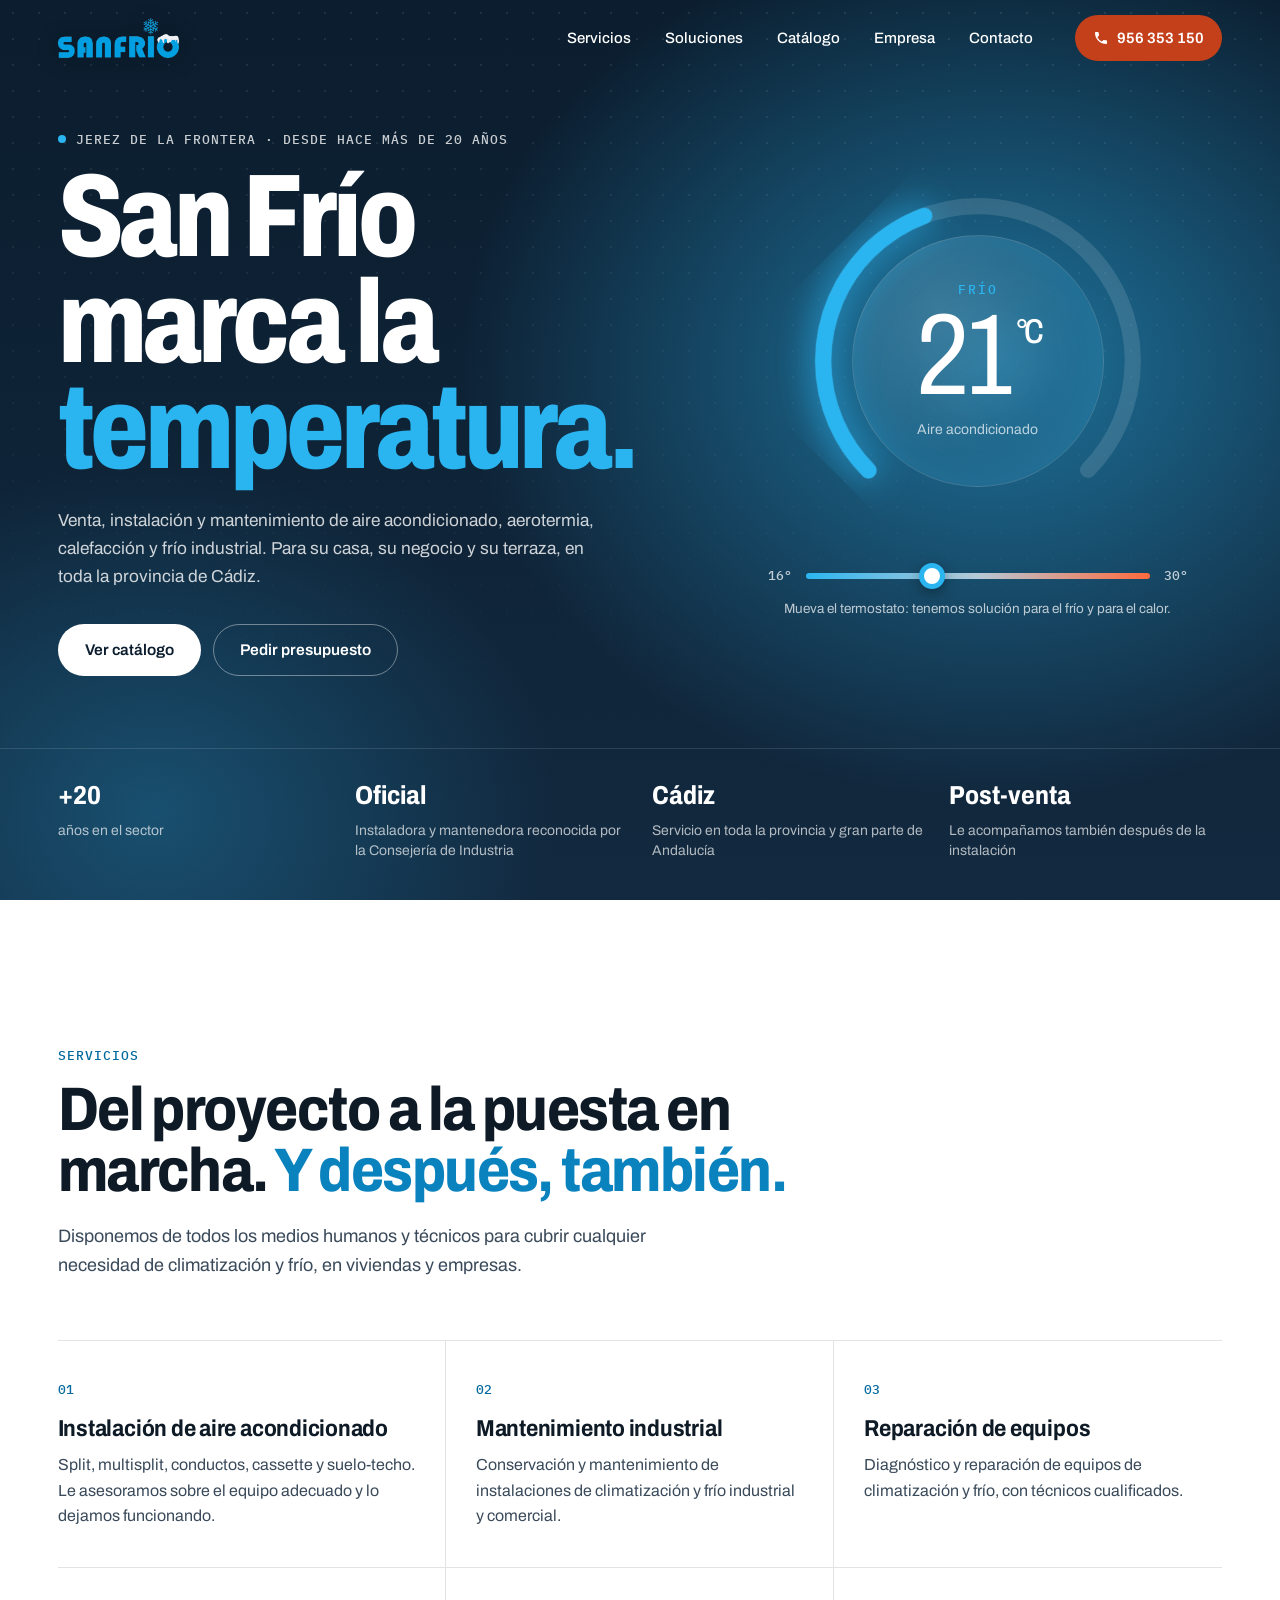
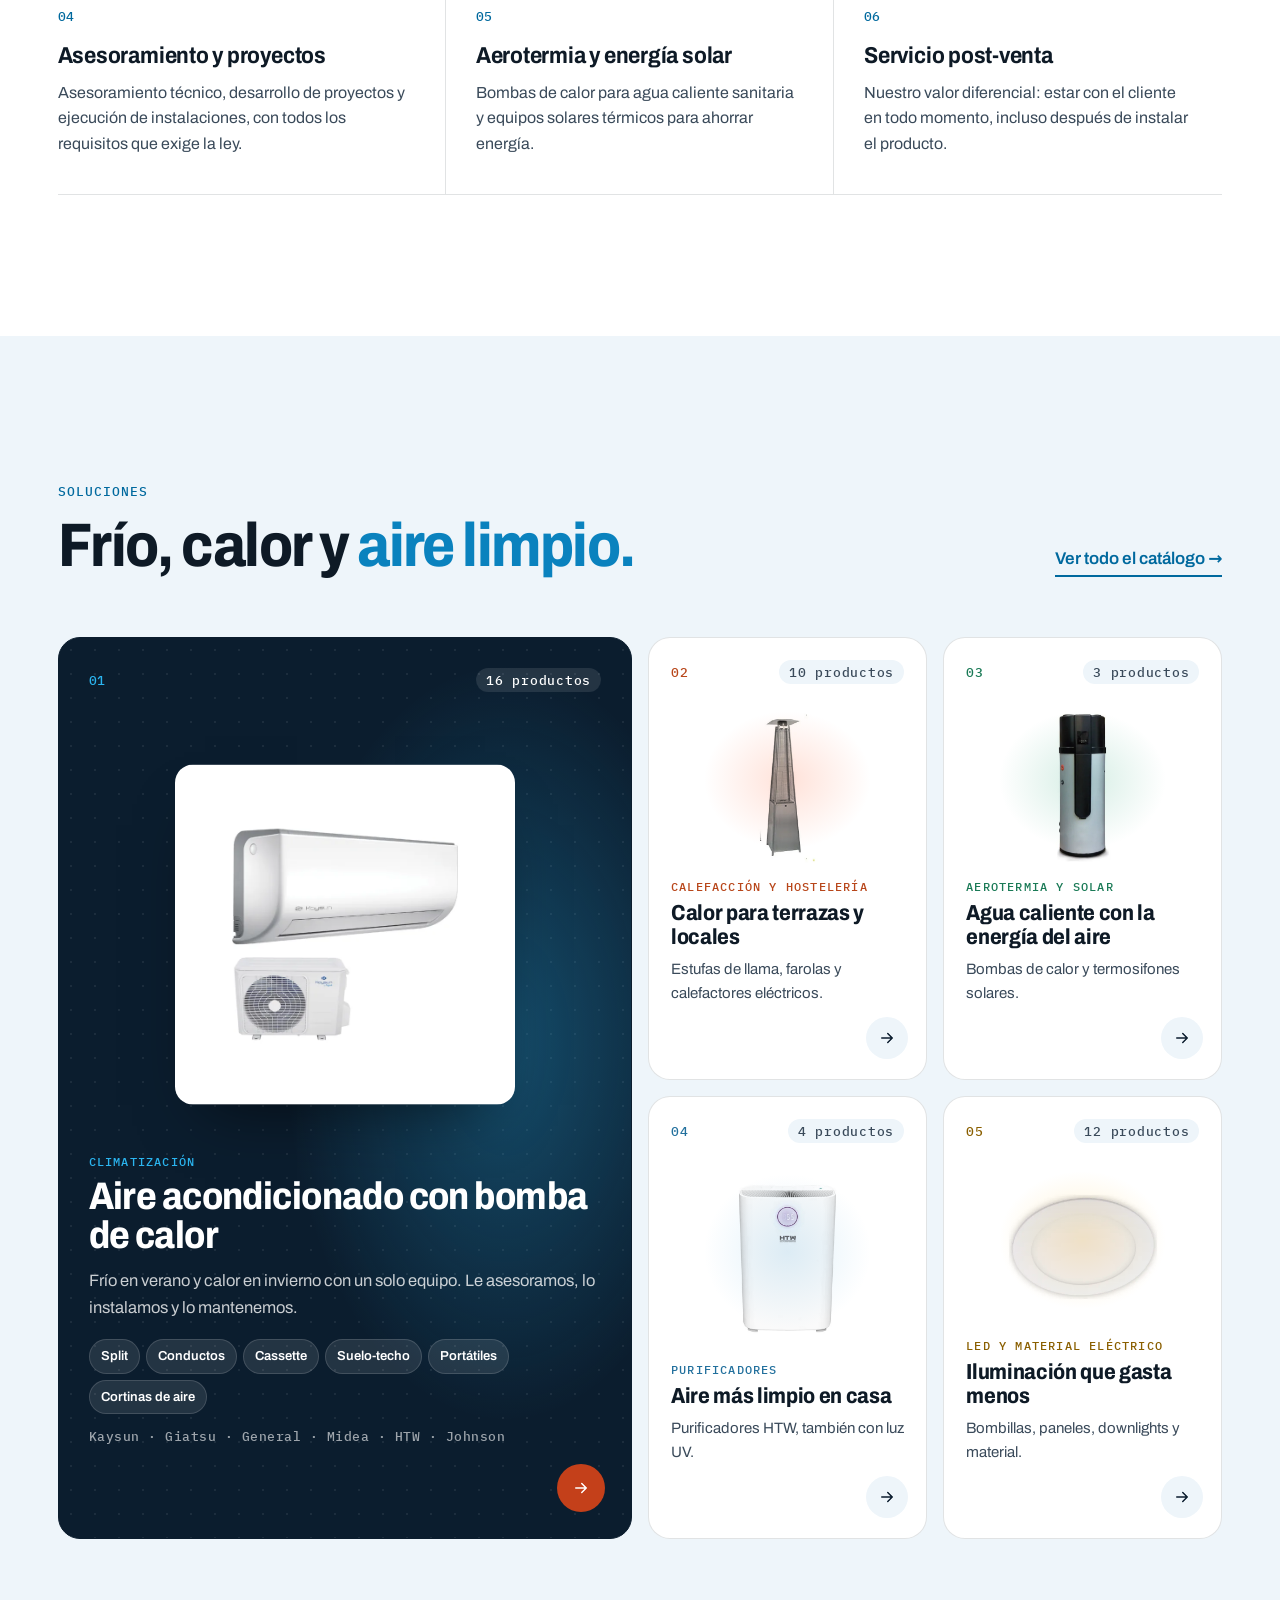
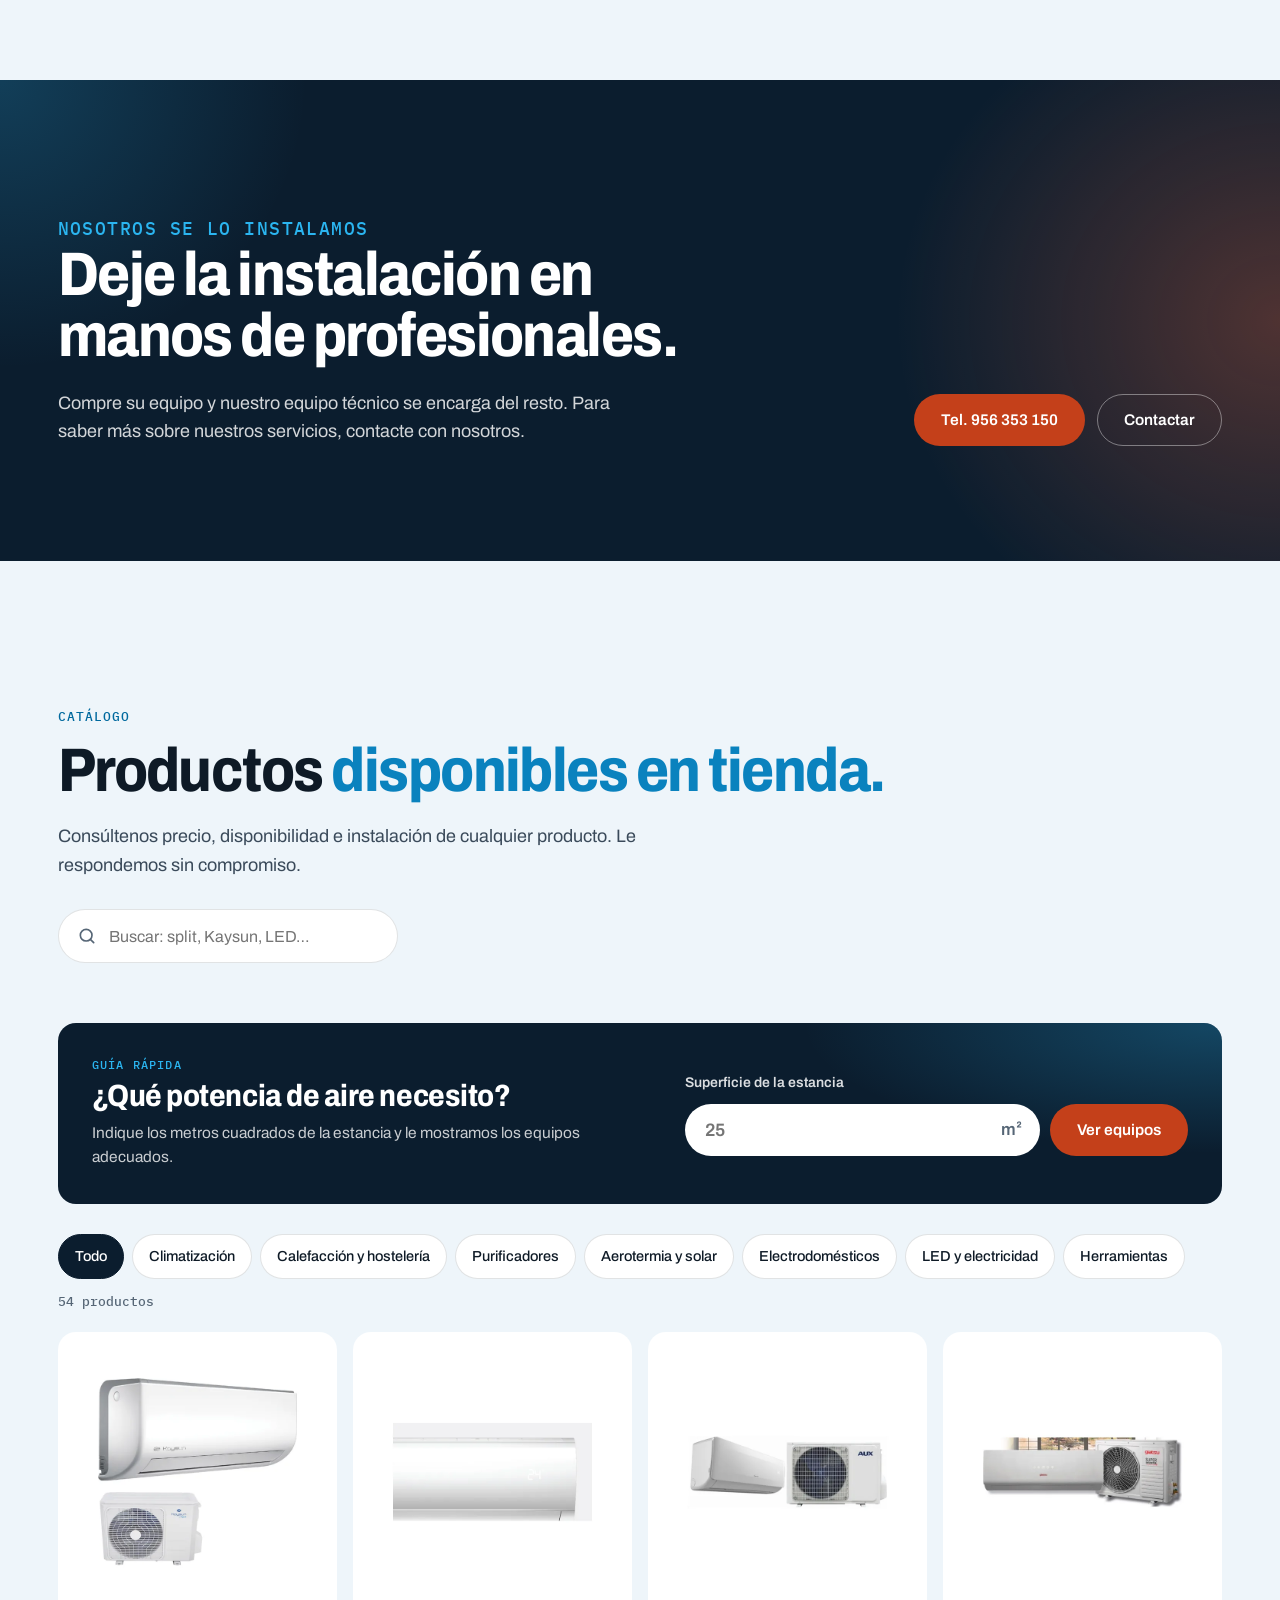
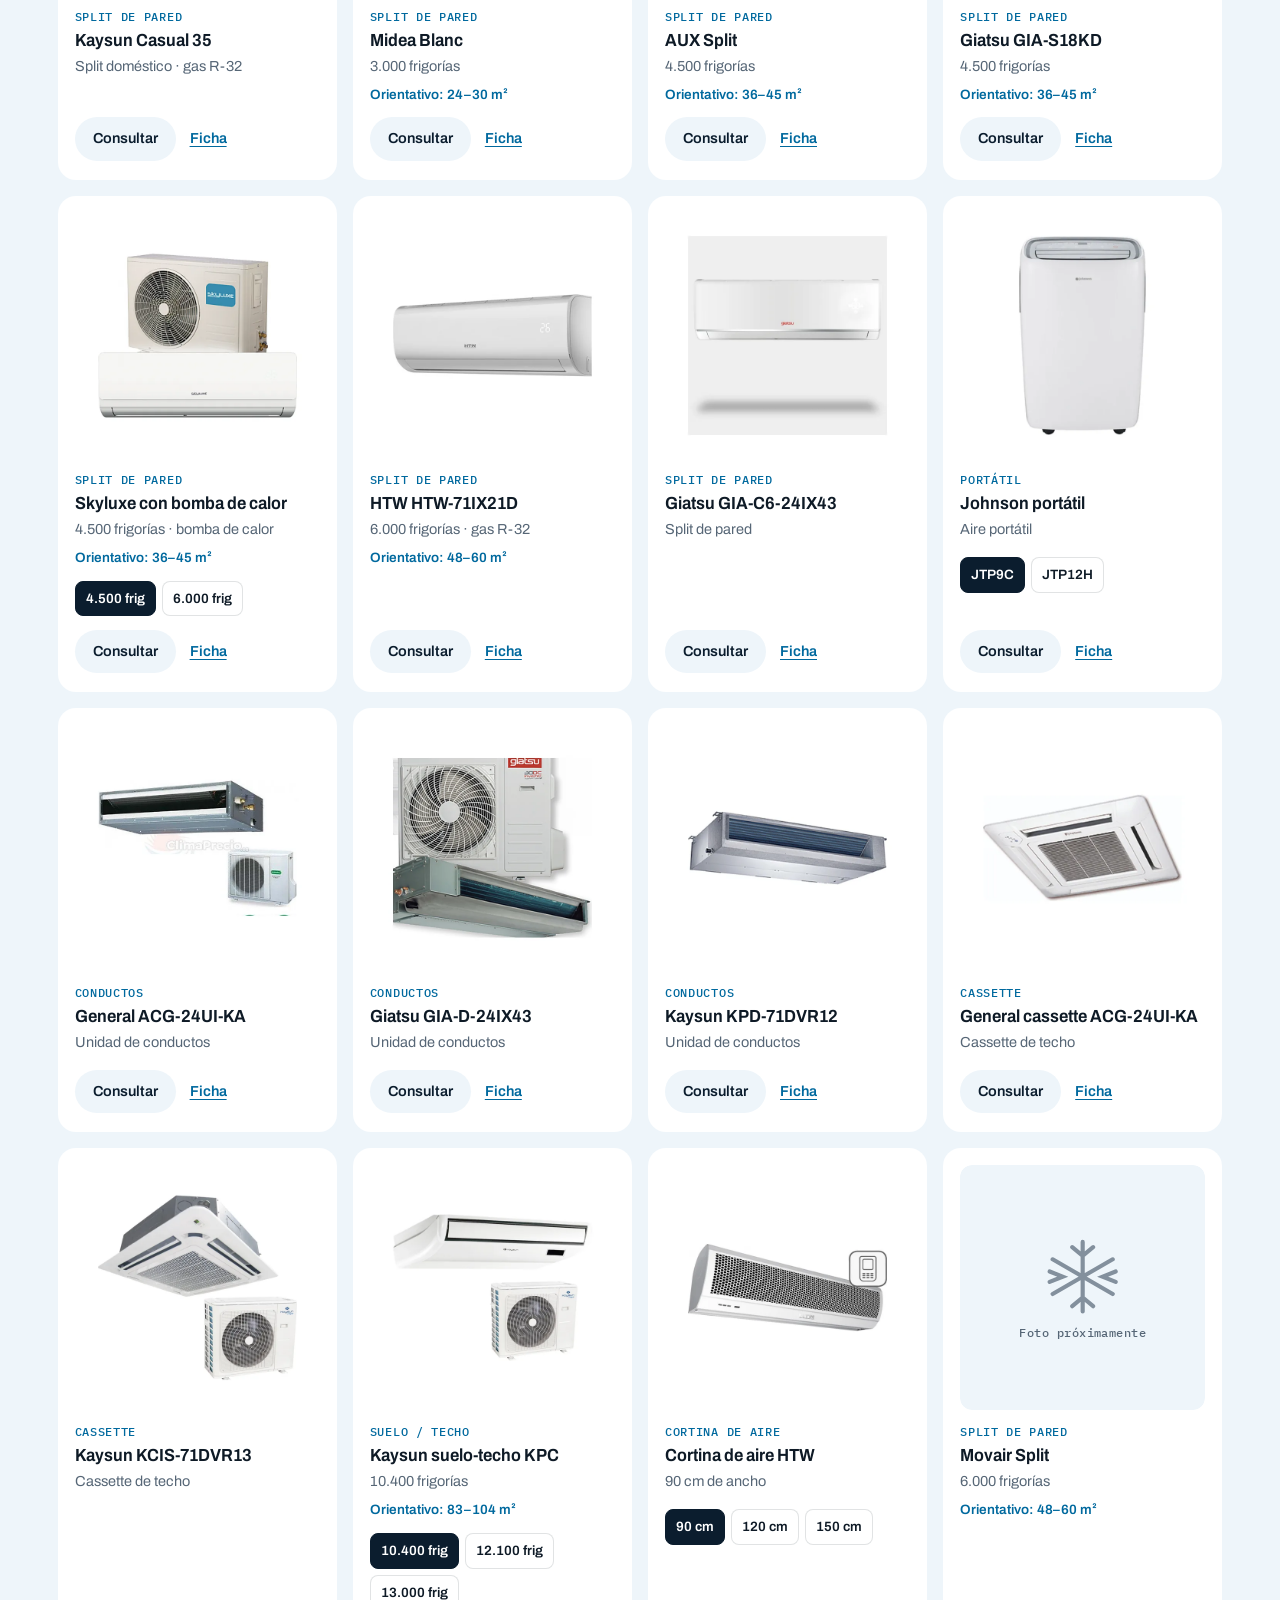
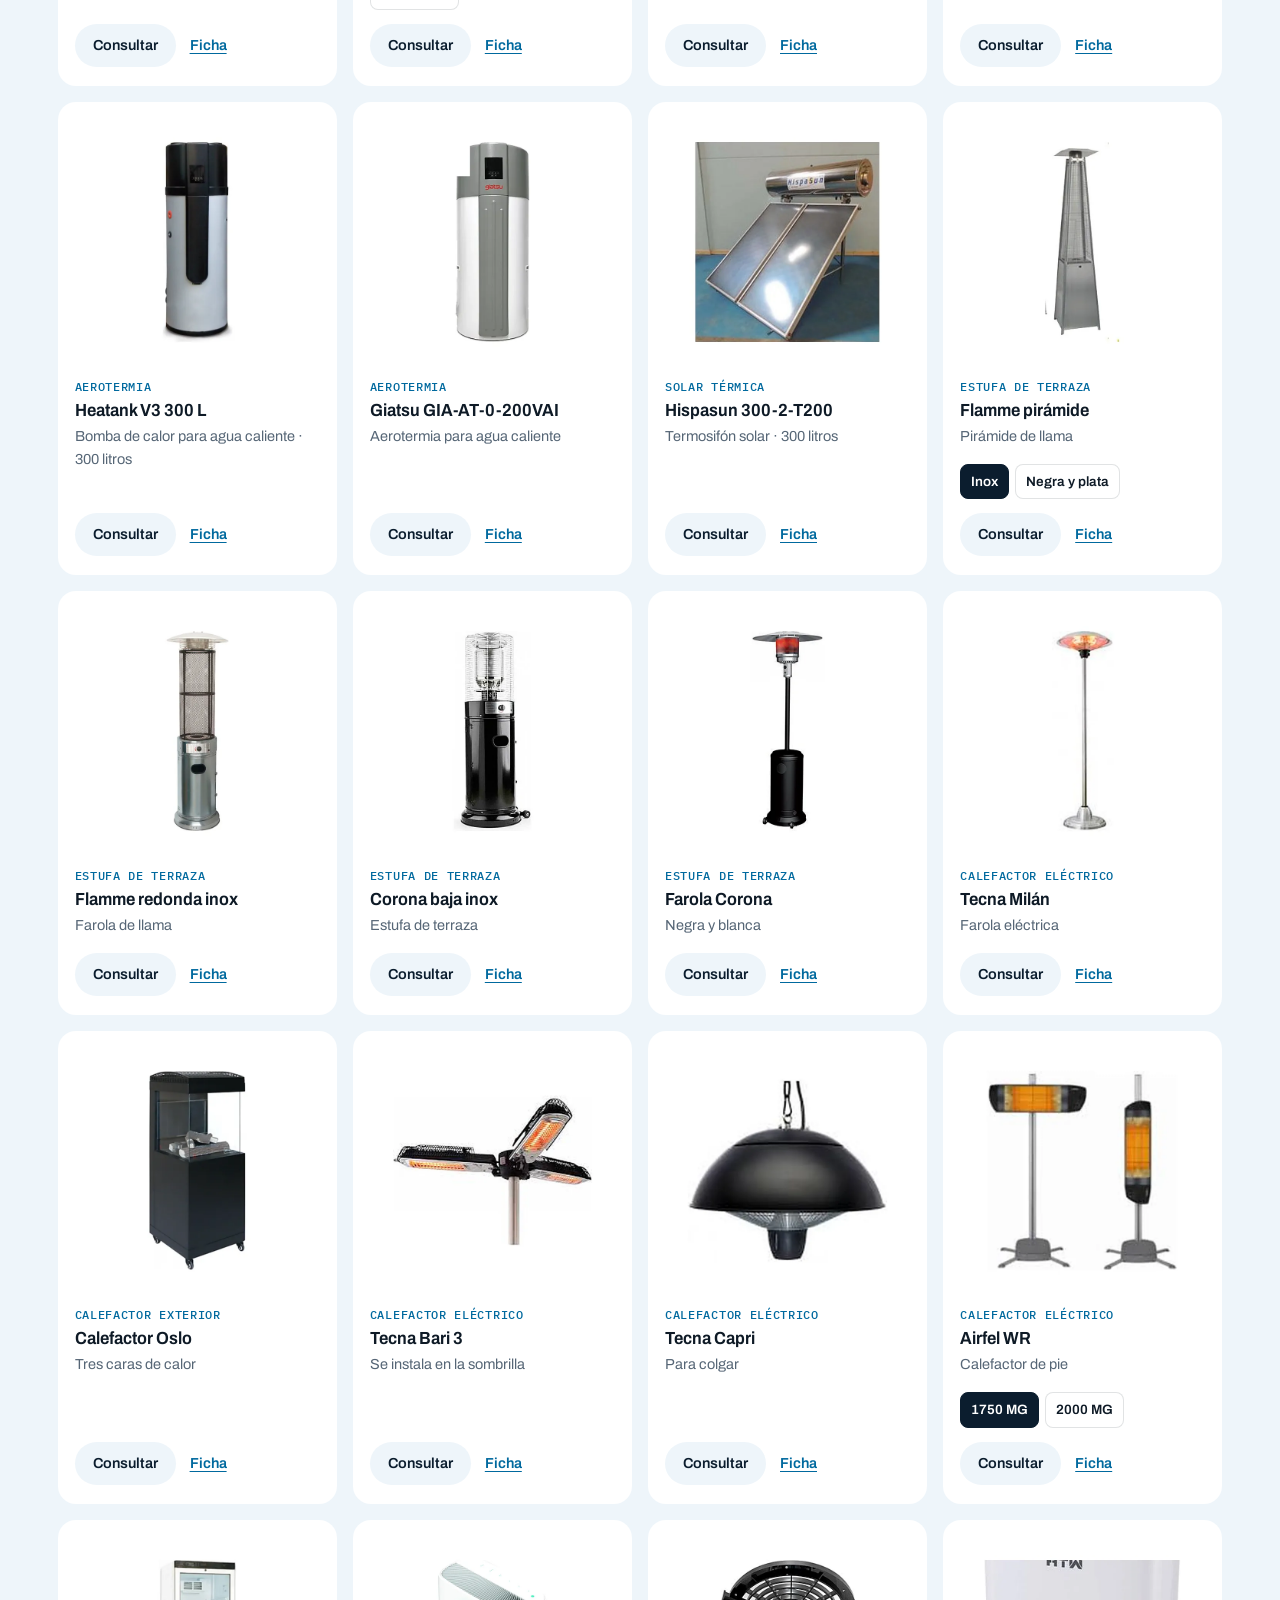
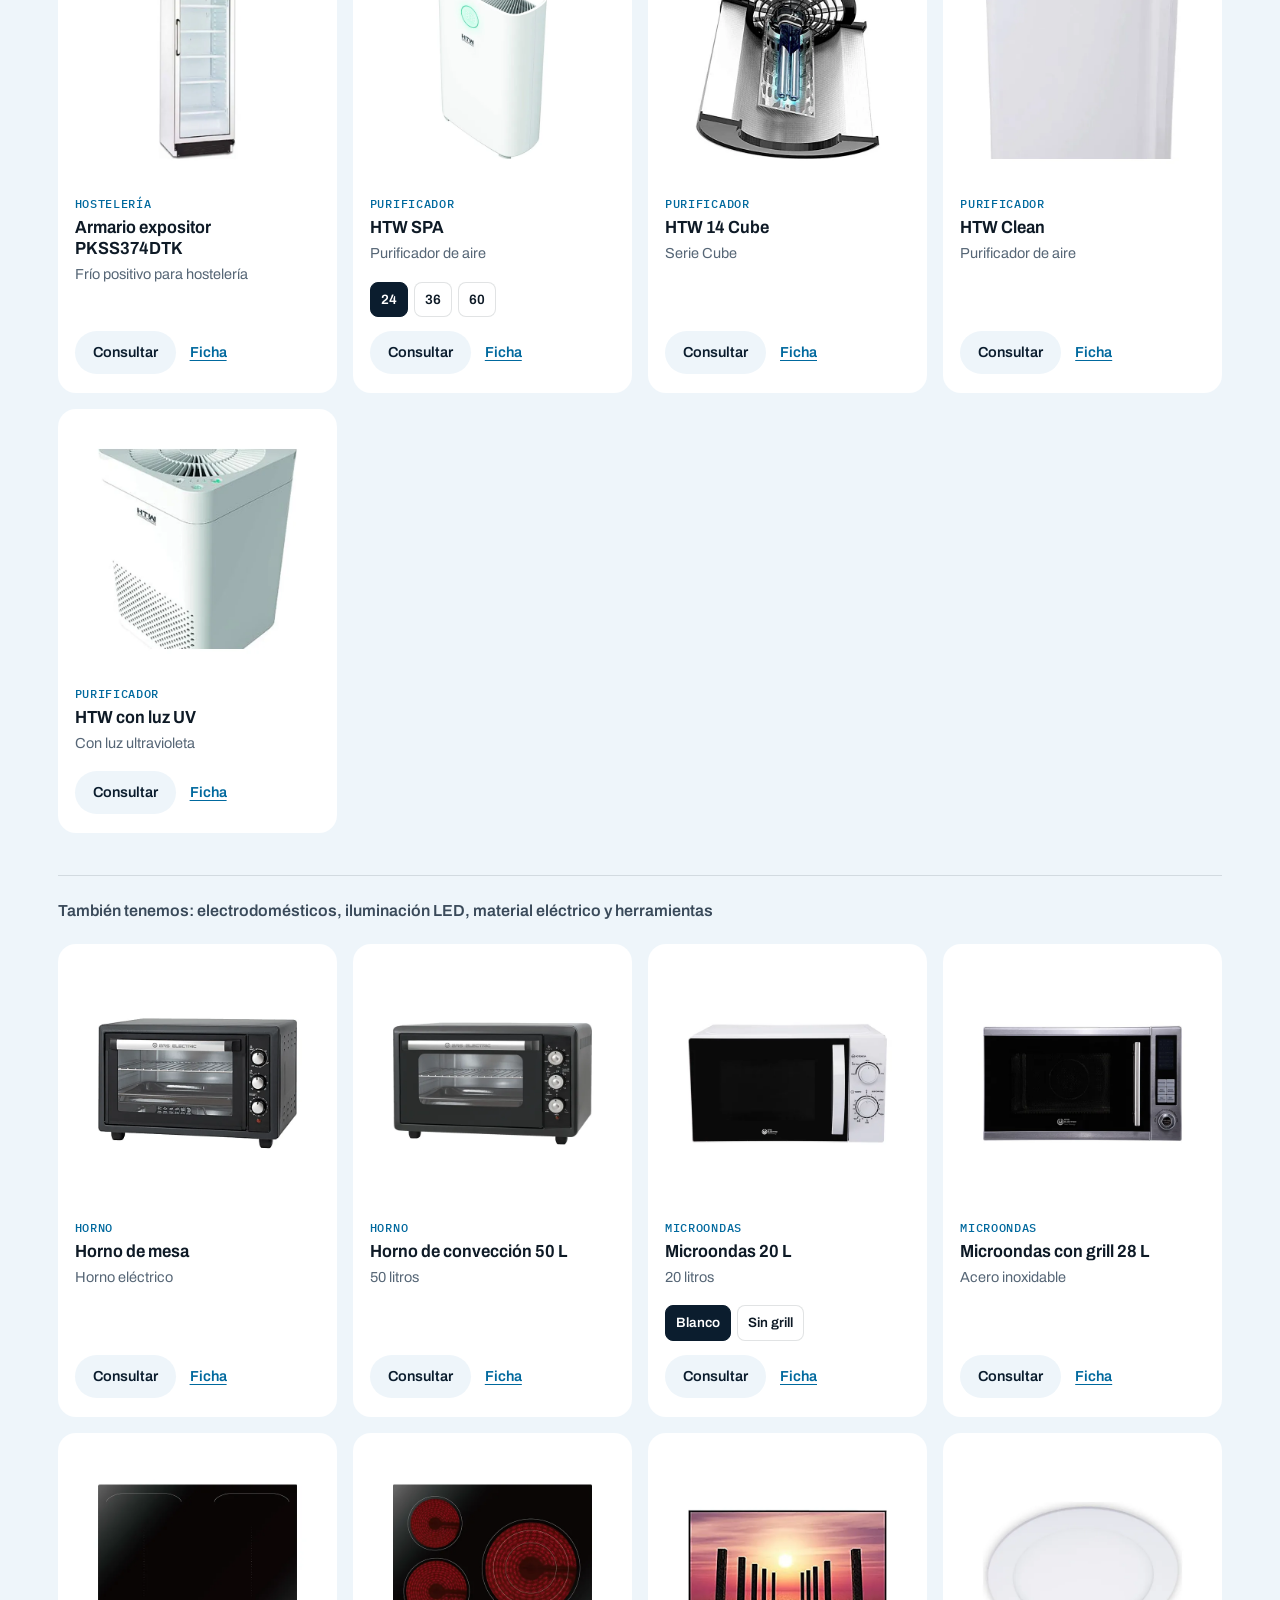
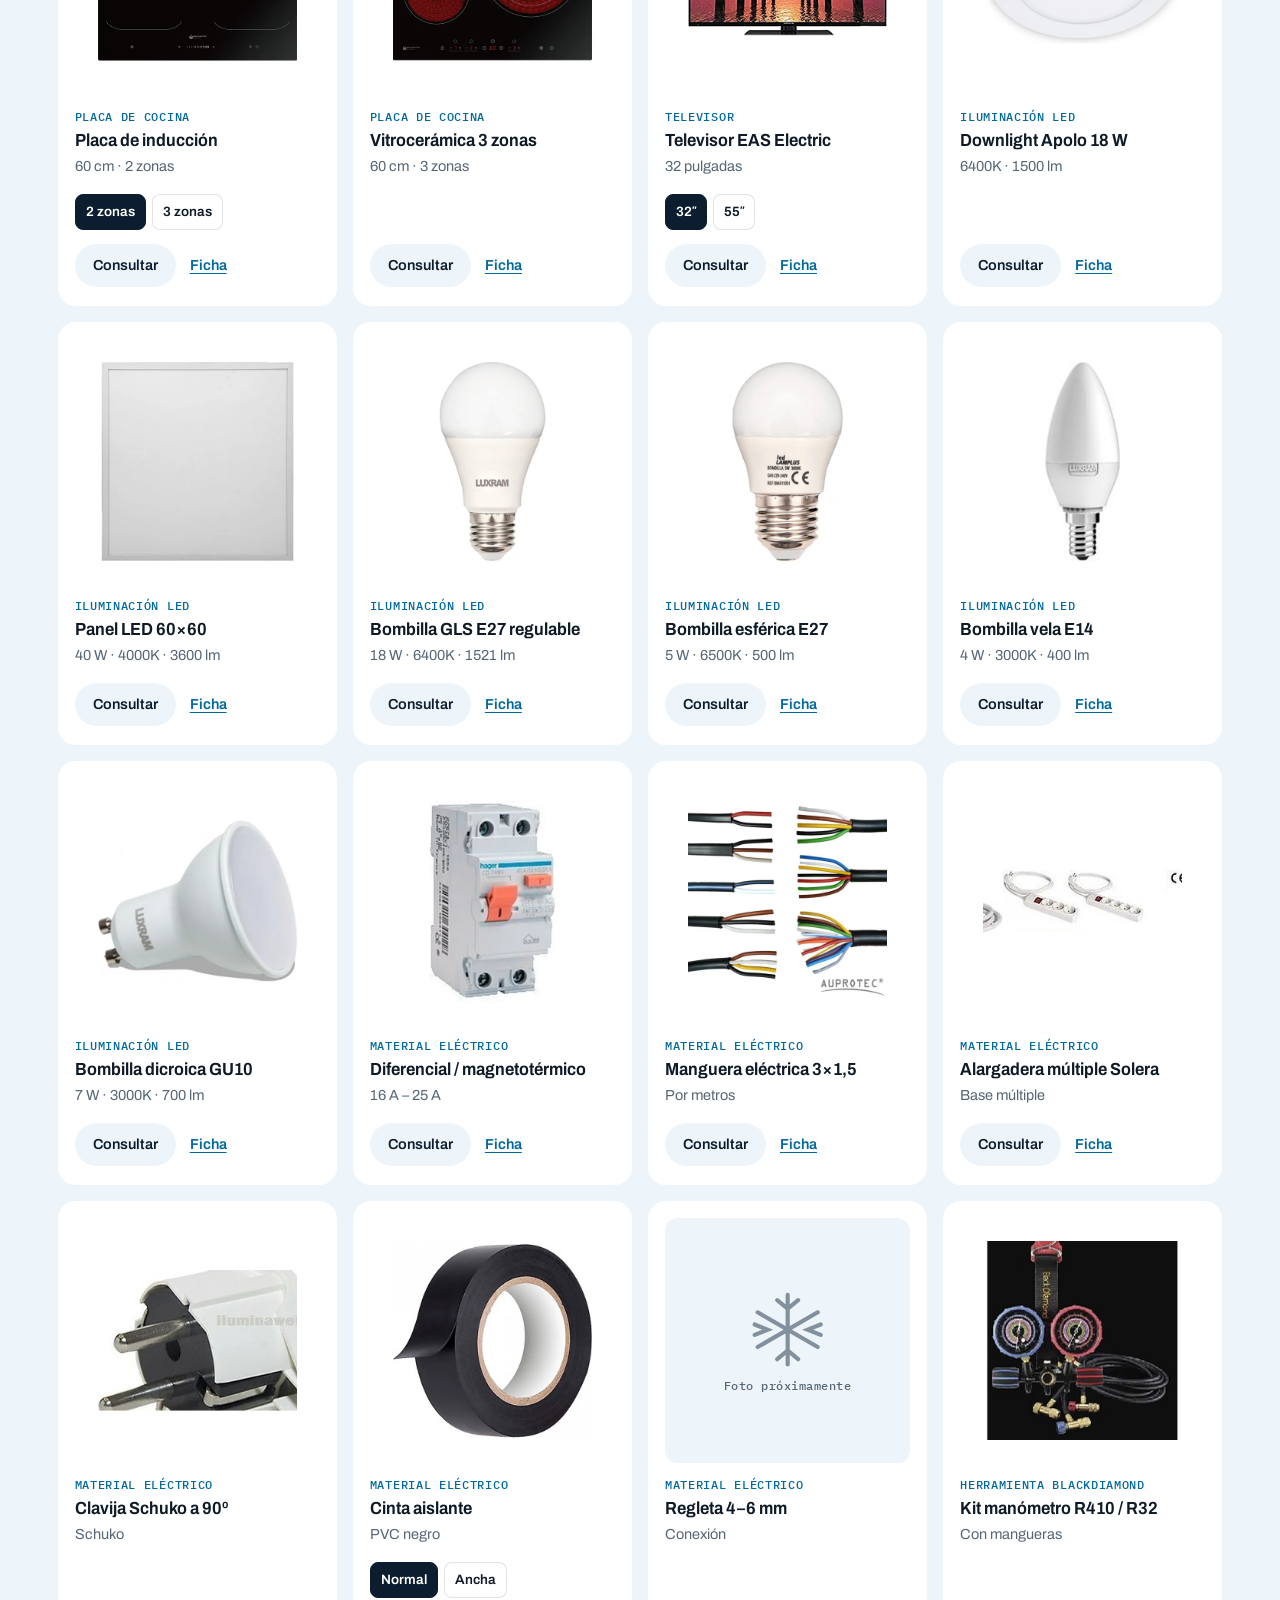
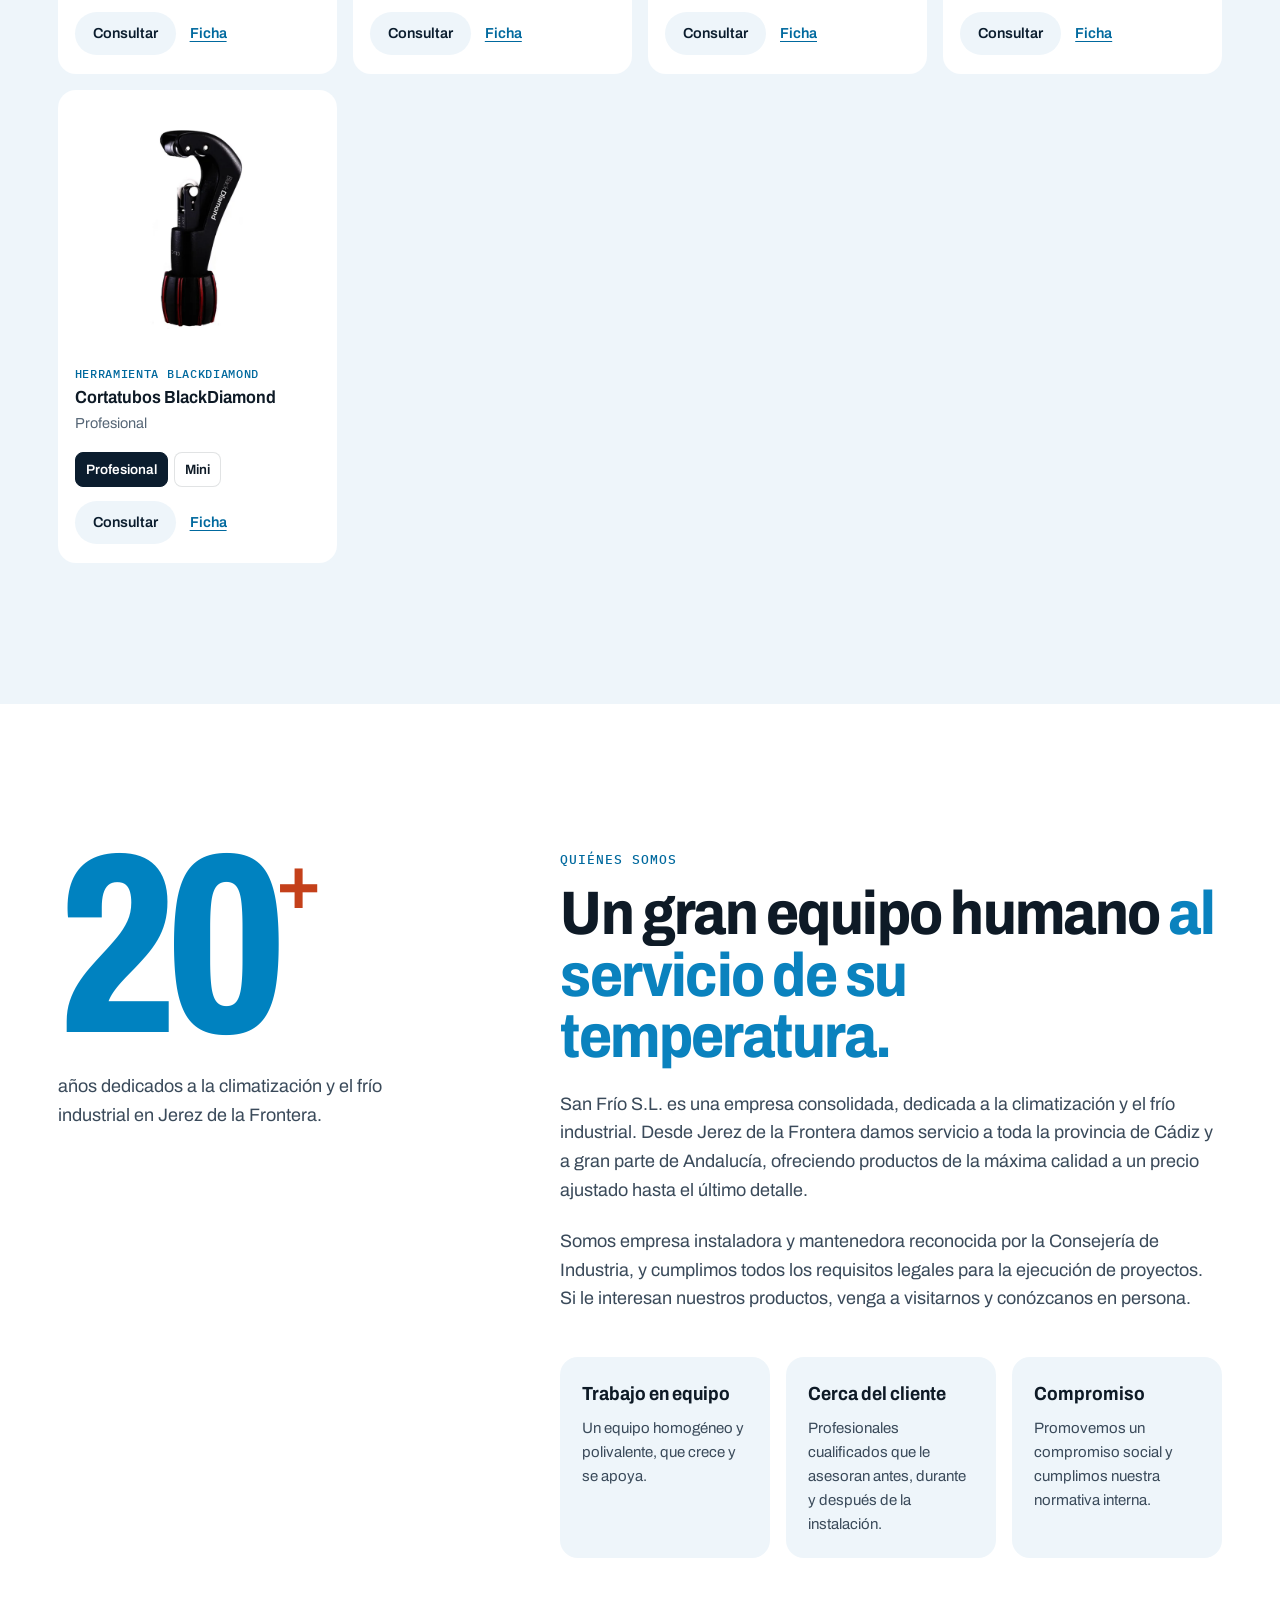
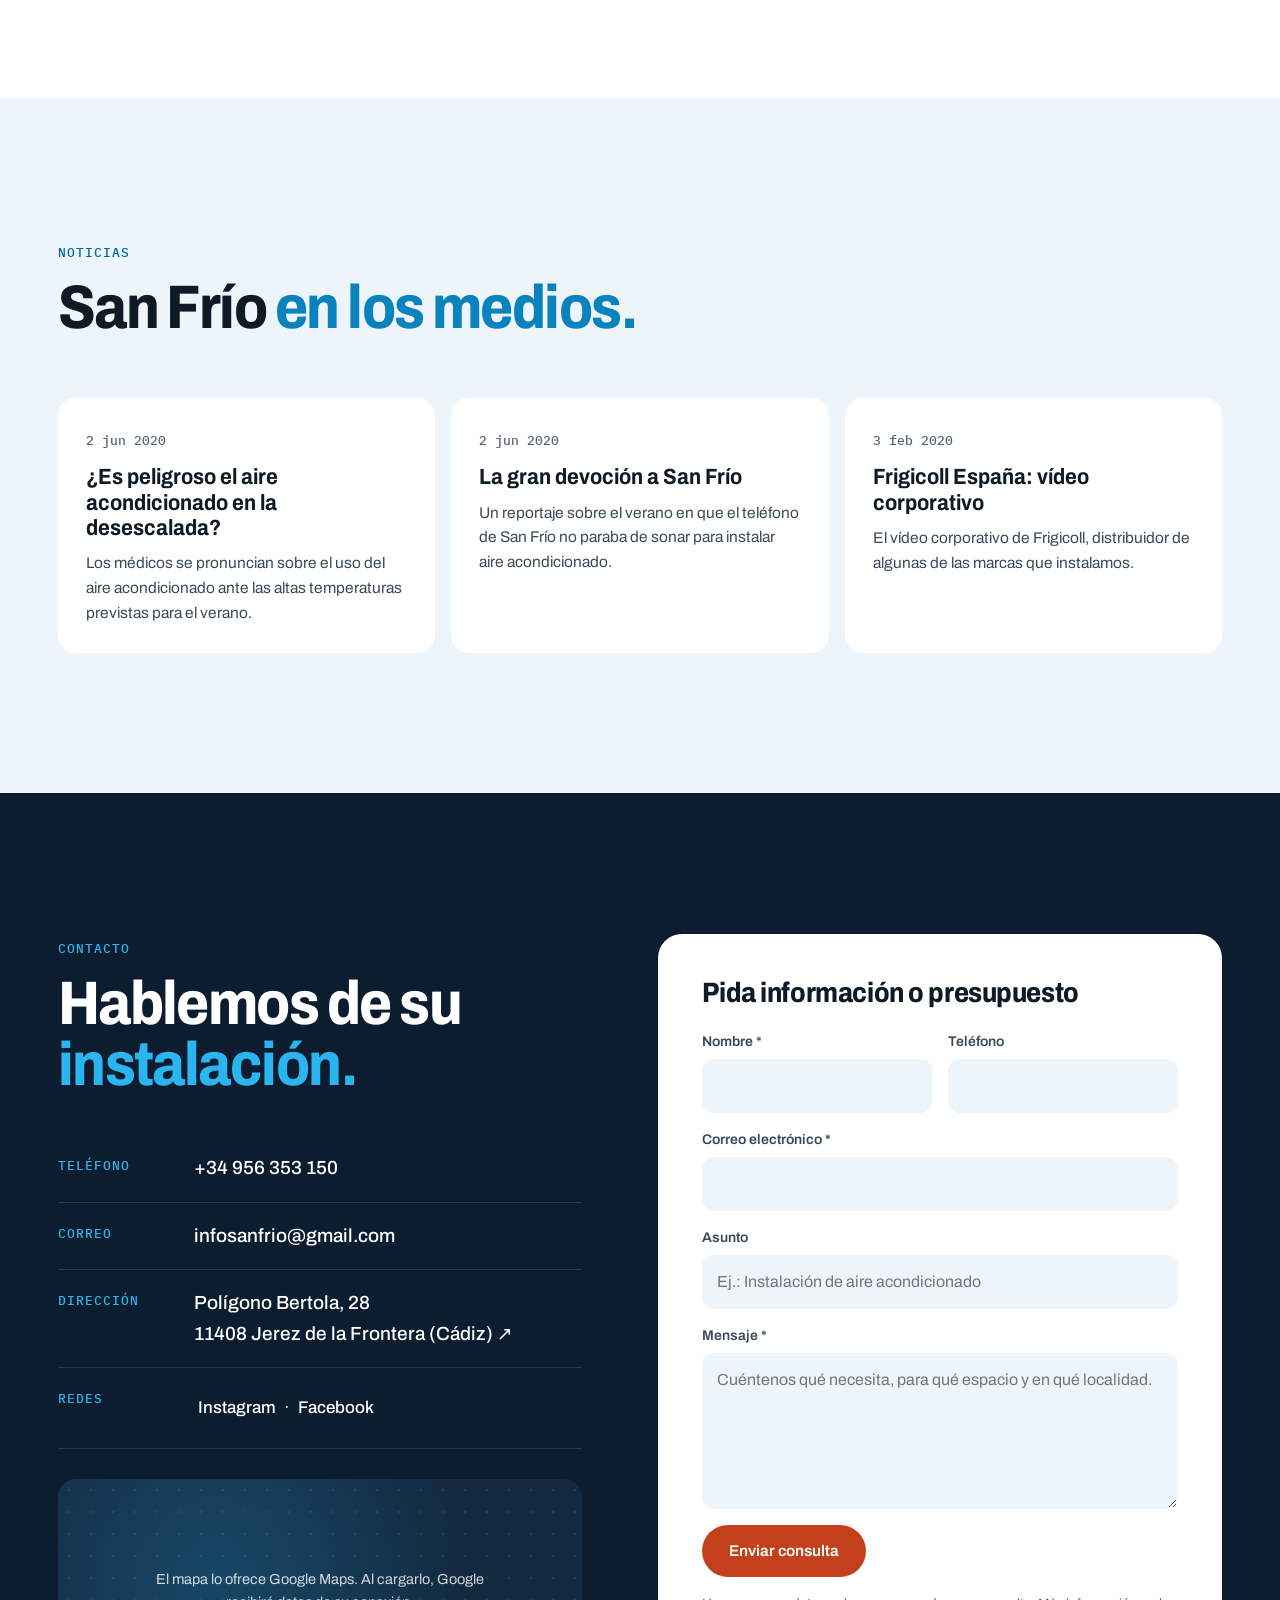
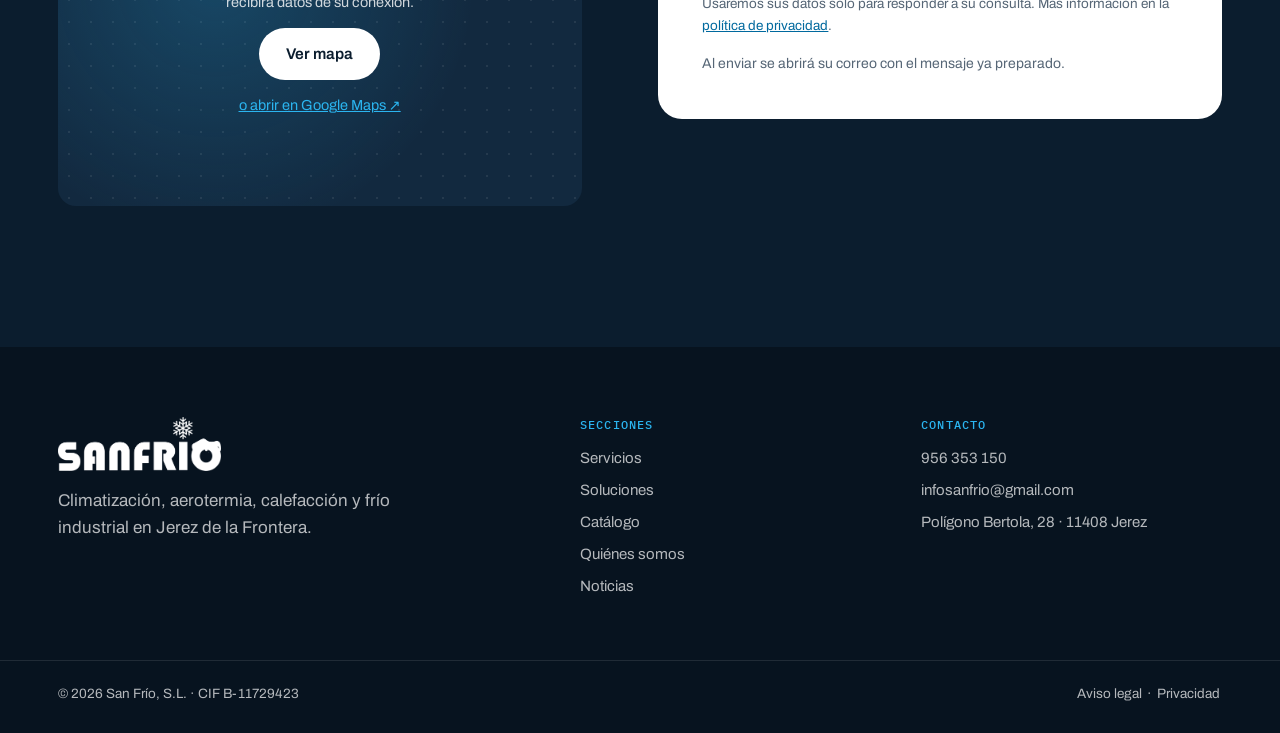
==== commit ff200359: "Separador del catálogo sin mayúsculas Co-Authored-By: Claude Opus 5.5 <noreply@anthropic.com>" ====
--- a/index.html
+++ b/index.html
@@ -15,7 +15,7 @@
   <meta name="theme-color" content="#0b1d2e">
   <link rel="icon" href="data:image/svg+xml,%3Csvg xmlns='http://www.w3.org/2000/svg' viewBox='0 0 48 48'%3E%3Crect width='48' height='48' rx='12' fill='%23009fe3'/%3E%3Cg fill='none' stroke='white' stroke-width='3' stroke-linecap='round'%3E%3Cpath d='M24 8v32M10 16l28 16M10 32l28-16'/%3E%3C/g%3E%3C/svg%3E">
   <link rel="preload" href="assets/fonts/archivo.woff2" as="font" type="font/woff2" crossorigin>
-  <link rel="stylesheet" href="styles.css?v=20261134">
+  <link rel="stylesheet" href="styles.css?v=20261135">
   <script type="application/ld+json">
   {"@context":"https://schema.org","@type":"HVACBusiness","name":"San Frío S.L.","telephone":"+34956353150","email":"infosanfrio@gmail.com","url":"https://www.sanfrio.com/","logo":"https://www.sanfrio.com/assets/img/logo.webp","address":{"@type":"PostalAddress","streetAddress":"Polígono Bertola, 28","addressLocality":"Jerez de la Frontera","postalCode":"11408","addressRegion":"Cádiz","addressCountry":"ES"},"areaServed":"Provincia de Cádiz","sameAs":["https://www.facebook.com/sanfrioclimatizacion","https://www.instagram.com/sanfrioclimatizacion/"]}
   </script>
@@ -424,8 +424,8 @@
   <svg viewBox="0 0 24 24" aria-hidden="true"><path d="M6.6 10.8a15.1 15.1 0 0 0 6.6 6.6l2.2-2.2a1 1 0 0 1 1-.25 11.4 11.4 0 0 0 3.6.57 1 1 0 0 1 1 1V20a1 1 0 0 1-1 1A17 17 0 0 1 3 4a1 1 0 0 1 1-1h3.5a1 1 0 0 1 1 1c0 1.25.2 2.45.57 3.57a1 1 0 0 1-.25 1z" fill="currentColor"/></svg>
 </a>
 
-<script defer src="lib/gsap.min.js?v=20261134"></script>
-<script defer src="lib/ScrollTrigger.min.js?v=20261134"></script>
-<script defer src="main.js?v=20261134"></script>
+<script defer src="lib/gsap.min.js?v=20261135"></script>
+<script defer src="lib/ScrollTrigger.min.js?v=20261135"></script>
+<script defer src="main.js?v=20261135"></script>
 </body>
 </html>
--- a/styles.css
+++ b/styles.css
@@ -399,7 +399,7 @@
 .sizer-reset:hover { border-color: #fff; }
 .sizer-small { display: block; margin-top: 8px; font-size: 13.5px; color: rgba(255,255,255,.7); }
 
-.grid-sep { grid-column: 1 / -1; margin: 26px 0 4px; padding-top: 22px; border-top: 1px solid var(--line); font: 500 13px var(--mono); letter-spacing: .06em; text-transform: uppercase; color: var(--mute); }
+.grid-sep { grid-column: 1 / -1; margin: 26px 0 4px; padding-top: 22px; border-top: 1px solid var(--line); font-size: 16px; font-weight: 600; color: var(--ink-2); }
 .grid-sep[hidden] { display: none; }
 
 /* tarjeta */
